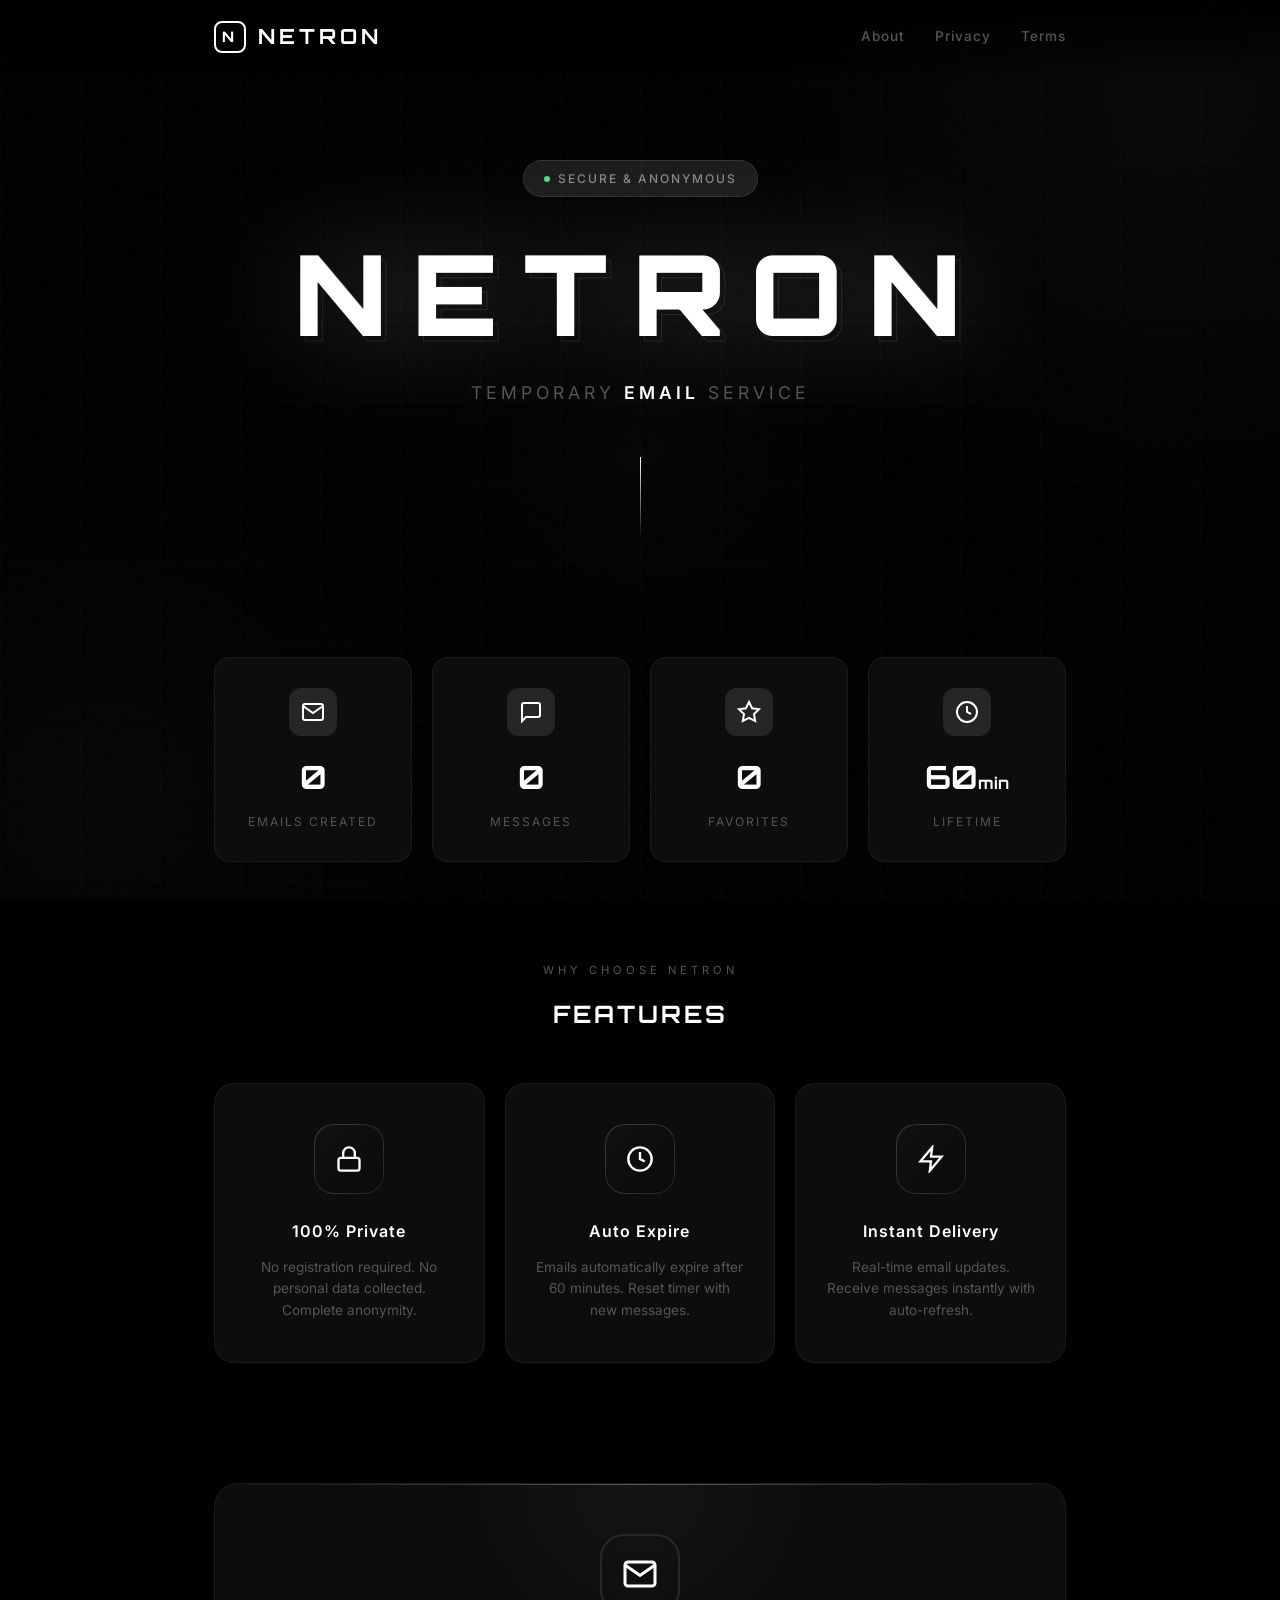
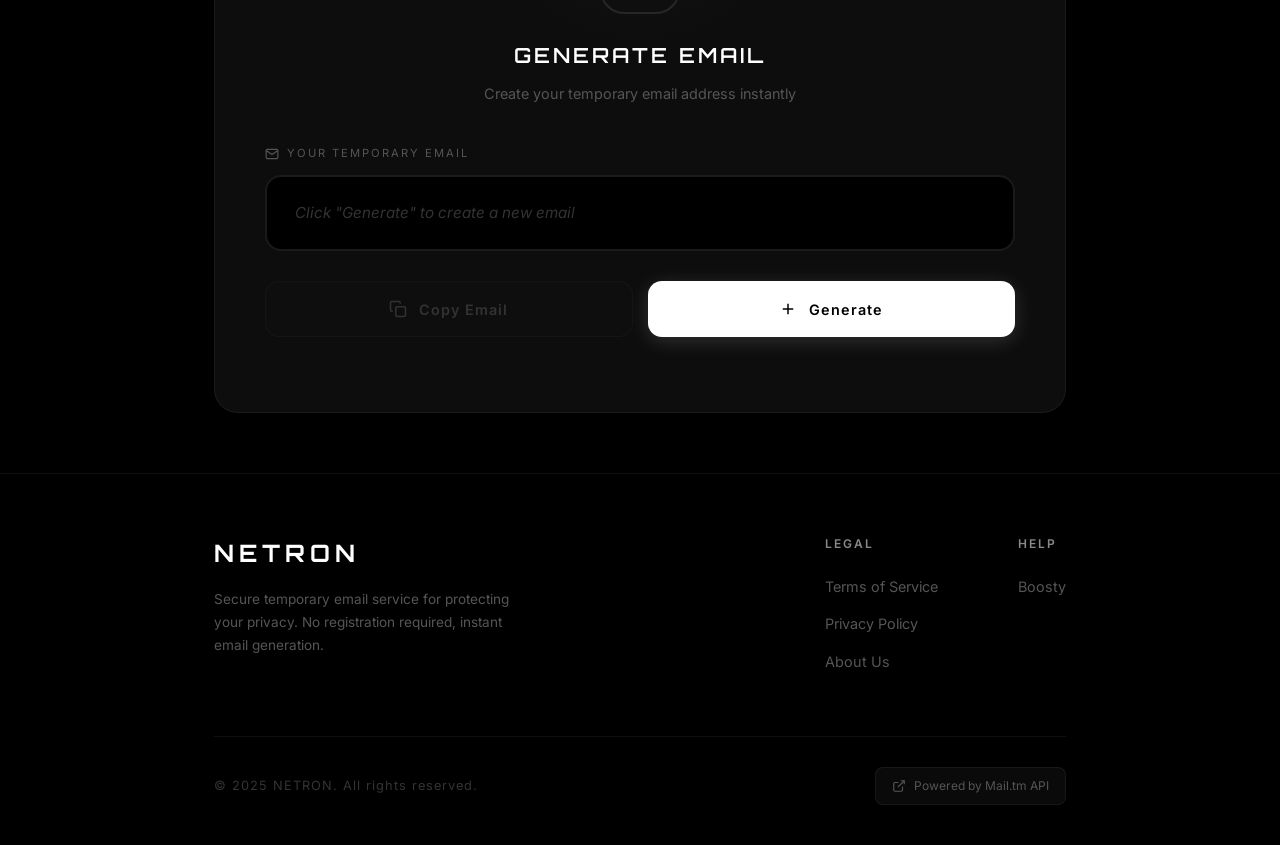
==== index.html @ 7b4683d3 "Add files via upload" ====
<!DOCTYPE html>
<html lang="ru">
<head>
    <meta charset="UTF-8">
    <meta name="viewport" content="width=device-width, initial-scale=1.0">
    <title>Netron</title>
    <link href="https://fonts.googleapis.com/css2?family=Orbitron:wght@400;500;600;700;800;900&family=Inter:wght@300;400;500;600;700&family=JetBrains+Mono:wght@400;500&display=swap" rel="stylesheet">
    <style>
        :root {
            --bg-primary: #000000;
            --bg-secondary: #0a0a0a;
            --bg-tertiary: #111111;
            --bg-card: #0d0d0d;
            --border-primary: rgba(255, 255, 255, 0.06);
            --border-secondary: rgba(255, 255, 255, 0.1);
            --border-hover: rgba(255, 255, 255, 0.2);
            --text-primary: #ffffff;
            --text-secondary: #888888;
            --text-tertiary: #555555;
            --text-muted: #333333;
            --accent: #ffffff;
            --accent-dim: rgba(255, 255, 255, 0.1);
            --success: #4ade80;
            --warning: #fbbf24;
            --danger: #f87171;
        }

        * {
            margin: 0;
            padding: 0;
            box-sizing: border-box;
            scrollbar-width: none;
            -ms-overflow-style: none;
        }

        *::-webkit-scrollbar {
            display: none;
        }

        html {
            scroll-behavior: smooth;
        }

        body {
            font-family: 'Inter', -apple-system, BlinkMacSystemFont, sans-serif;
            background: var(--bg-primary);
            min-height: 100vh;
            color: var(--text-primary);
            overflow-x: hidden;
            line-height: 1.6;
        }

        /* ==================== ANIMATED BACKGROUND ==================== */
        .bg-container {
            position: fixed;
            top: 0;
            left: 0;
            width: 100%;
            height: 100%;
            pointer-events: none;
            z-index: 0;
            overflow: hidden;
        }

        .bg-grid {
            position: absolute;
            top: 0;
            left: 0;
            width: 100%;
            height: 100%;
            background-image:
                linear-gradient(rgba(255,255,255,0.015) 1px, transparent 1px),
                linear-gradient(90deg, rgba(255,255,255,0.015) 1px, transparent 1px);
            background-size: 80px 80px;
            animation: gridMove 30s linear infinite;
        }

        @keyframes gridMove {
            0% { transform: translate(0, 0); }
            100% { transform: translate(80px, 80px); }
        }

        .bg-gradient-1 {
            position: absolute;
            width: 1000px;
            height: 1000px;
            border-radius: 50%;
            background: radial-gradient(circle, rgba(255,255,255,0.03) 0%, transparent 60%);
            top: -400px;
            right: -400px;
            animation: float1 25s ease-in-out infinite;
        }

        .bg-gradient-2 {
            position: absolute;
            width: 800px;
            height: 800px;
            border-radius: 50%;
            background: radial-gradient(circle, rgba(255,255,255,0.02) 0%, transparent 60%);
            bottom: -300px;
            left: -300px;
            animation: float2 20s ease-in-out infinite;
        }

        .bg-gradient-3 {
            position: absolute;
            width: 600px;
            height: 600px;
            border-radius: 50%;
            background: radial-gradient(circle, rgba(255,255,255,0.015) 0%, transparent 50%);
            top: 50%;
            left: 50%;
            transform: translate(-50%, -50%);
            animation: pulse3 15s ease-in-out infinite;
        }

        @keyframes float1 {
            0%, 100% { transform: translate(0, 0) scale(1); }
            25% { transform: translate(-50px, 30px) scale(1.05); }
            50% { transform: translate(-30px, 60px) scale(1); }
            75% { transform: translate(20px, 30px) scale(0.95); }
        }

        @keyframes float2 {
            0%, 100% { transform: translate(0, 0) scale(1); }
            33% { transform: translate(40px, -40px) scale(1.05); }
            66% { transform: translate(20px, 20px) scale(0.95); }
        }

        @keyframes pulse3 {
            0%, 100% { transform: translate(-50%, -50%) scale(1); opacity: 0.5; }
            50% { transform: translate(-50%, -50%) scale(1.2); opacity: 1; }
        }

        /* Particles */
        .particles {
            position: absolute;
            width: 100%;
            height: 100%;
        }

        .particle {
            position: absolute;
            width: 2px;
            height: 2px;
            background: rgba(255, 255, 255, 0.3);
            border-radius: 50%;
            animation: particleFloat 20s linear infinite;
        }

        @keyframes particleFloat {
            0% { transform: translateY(100vh) rotate(0deg); opacity: 0; }
            10% { opacity: 1; }
            90% { opacity: 1; }
            100% { transform: translateY(-100vh) rotate(720deg); opacity: 0; }
        }

        /* Scanlines */
        .scanlines {
            position: absolute;
            top: 0;
            left: 0;
            width: 100%;
            height: 100%;
            background: repeating-linear-gradient(
                0deg,
                transparent,
                transparent 2px,
                rgba(0, 0, 0, 0.1) 2px,
                rgba(0, 0, 0, 0.1) 4px
            );
            opacity: 0.3;
        }

        /* Noise overlay */
        .noise {
            position: absolute;
            top: 0;
            left: 0;
            width: 100%;
            height: 100%;
            opacity: 0.02;
            background-image: url("data:image/svg+xml,%3Csvg viewBox='0 0 512 512' xmlns='http://www.w3.org/2000/svg'%3E%3Cfilter id='noise'%3E%3CfeTurbulence type='fractalNoise' baseFrequency='0.9' numOctaves='4' stitchTiles='stitch'/%3E%3C/filter%3E%3Crect width='100%25' height='100%25' filter='url(%23noise)'/%3E%3C/svg%3E");
        }

        /* ==================== MAIN CONTAINER ==================== */
        .main-container {
            position: relative;
            z-index: 1;
            min-height: 100vh;
            display: flex;
            flex-direction: column;
        }

        .container {
            max-width: 900px;
            margin: 0 auto;
            padding: 0 24px;
            width: 100%;
        }

        /* ==================== HEADER ==================== */
        .header {
            position: fixed;
            top: 0;
            left: 0;
            right: 0;
            z-index: 100;
            padding: 20px 0;
            background: linear-gradient(180deg, rgba(0,0,0,0.9) 0%, rgba(0,0,0,0.5) 50%, transparent 100%);
            backdrop-filter: blur(20px);
            -webkit-backdrop-filter: blur(20px);
            transition: all 0.3s ease;
        }

        .header.scrolled {
            padding: 15px 0;
            background: rgba(0, 0, 0, 0.95);
            border-bottom: 1px solid var(--border-primary);
        }

        .header-content {
            display: flex;
            justify-content: space-between;
            align-items: center;
        }

        .header-logo {
            font-family: 'Orbitron', monospace;
            font-size: 1.3rem;
            font-weight: 700;
            letter-spacing: 4px;
            color: var(--text-primary);
            text-decoration: none;
            display: flex;
            align-items: center;
            gap: 12px;
        }

        .header-logo-icon {
            width: 32px;
            height: 32px;
            border: 2px solid var(--text-primary);
            border-radius: 8px;
            display: flex;
            align-items: center;
            justify-content: center;
            font-size: 0.9rem;
            font-weight: 800;
        }

        .header-nav {
            display: flex;
            gap: 30px;
        }

        .header-nav-link {
            color: var(--text-tertiary);
            text-decoration: none;
            font-size: 0.85rem;
            font-weight: 500;
            letter-spacing: 1px;
            transition: all 0.3s ease;
            position: relative;
            cursor: pointer;
        }

        .header-nav-link::after {
            content: '';
            position: absolute;
            bottom: -5px;
            left: 0;
            width: 0;
            height: 1px;
            background: var(--text-primary);
            transition: width 0.3s ease;
        }

        .header-nav-link:hover {
            color: var(--text-primary);
        }

        .header-nav-link:hover::after {
            width: 100%;
        }

        /* ==================== HERO SECTION ==================== */
        .hero {
            padding: 160px 0 80px;
            text-align: center;
            position: relative;
        }

        .hero-badge {
            display: inline-flex;
            align-items: center;
            gap: 8px;
            padding: 8px 20px;
            background: var(--accent-dim);
            border: 1px solid var(--border-secondary);
            border-radius: 100px;
            font-size: 0.75rem;
            font-weight: 500;
            letter-spacing: 2px;
            text-transform: uppercase;
            color: var(--text-secondary);
            margin-bottom: 40px;
            animation: fadeInDown 0.8s ease;
        }

        .hero-badge-dot {
            width: 6px;
            height: 6px;
            background: var(--success);
            border-radius: 50%;
            animation: pulse 2s ease-in-out infinite;
        }

        @keyframes pulse {
            0%, 100% { opacity: 0.5; transform: scale(1); }
            50% { opacity: 1; transform: scale(1.2); }
        }

        .hero-title-wrapper {
            position: relative;
            display: inline-block;
            margin-bottom: 30px;
        }

        .hero-title {
            font-family: 'Orbitron', monospace;
            font-size: clamp(3rem, 12vw, 7rem);
            font-weight: 900;
            letter-spacing: clamp(8px, 3vw, 25px);
            text-transform: uppercase;
            color: var(--text-primary);
            position: relative;
            animation: fadeInUp 0.8s ease 0.2s both;
            line-height: 1;
        }

        .hero-title::before {
            content: 'NETRON';
            position: absolute;
            top: 0;
            left: 0;
            color: transparent;
            -webkit-text-stroke: 1px rgba(255, 255, 255, 0.1);
            transform: translate(5px, 5px);
            z-index: -1;
        }

        .hero-title-glow {
            position: absolute;
            top: 50%;
            left: 50%;
            transform: translate(-50%, -50%);
            font-family: 'Orbitron', monospace;
            font-size: clamp(3rem, 12vw, 7rem);
            font-weight: 900;
            letter-spacing: clamp(8px, 3vw, 25px);
            color: var(--text-primary);
            filter: blur(60px);
            opacity: 0.3;
            pointer-events: none;
        }

        .hero-subtitle {
            font-size: clamp(0.9rem, 2vw, 1.1rem);
            color: var(--text-tertiary);
            letter-spacing: 4px;
            text-transform: uppercase;
            font-weight: 400;
            margin-bottom: 50px;
            animation: fadeInUp 0.8s ease 0.4s both;
        }

        .hero-subtitle span {
            color: var(--text-primary);
            font-weight: 600;
        }

        .hero-line {
            width: 1px;
            height: 80px;
            background: linear-gradient(180deg, var(--text-primary), transparent);
            margin: 0 auto;
            animation: fadeInUp 0.8s ease 0.6s both;
        }

        @keyframes fadeInDown {
            from { opacity: 0; transform: translateY(-20px); }
            to { opacity: 1; transform: translateY(0); }
        }

        @keyframes fadeInUp {
            from { opacity: 0; transform: translateY(20px); }
            to { opacity: 1; transform: translateY(0); }
        }

        /* ==================== STATS SECTION ==================== */
        .stats-section {
            padding: 40px 0;
        }

        .stats-grid {
            display: grid;
            grid-template-columns: repeat(4, 1fr);
            gap: 20px;
        }

        .stat-card {
            background: var(--bg-card);
            border: 1px solid var(--border-primary);
            border-radius: 16px;
            padding: 30px 20px;
            text-align: center;
            transition: all 0.4s cubic-bezier(0.175, 0.885, 0.32, 1.275);
            position: relative;
            overflow: hidden;
        }

        .stat-card::before {
            content: '';
            position: absolute;
            top: 0;
            left: 0;
            right: 0;
            height: 1px;
            background: linear-gradient(90deg, transparent, rgba(255,255,255,0.2), transparent);
            opacity: 0;
            transition: opacity 0.3s;
        }

        .stat-card:hover {
            transform: translateY(-5px);
            border-color: var(--border-hover);
            background: var(--bg-tertiary);
        }

        .stat-card:hover::before {
            opacity: 1;
        }

        .stat-icon {
            width: 48px;
            height: 48px;
            margin: 0 auto 16px;
            background: var(--accent-dim);
            border-radius: 12px;
            display: flex;
            align-items: center;
            justify-content: center;
            color: var(--text-primary);
        }

        .stat-value {
            font-family: 'Orbitron', monospace;
            font-size: 2rem;
            font-weight: 700;
            color: var(--text-primary);
            margin-bottom: 8px;
        }

        .stat-label {
            font-size: 0.75rem;
            color: var(--text-tertiary);
            text-transform: uppercase;
            letter-spacing: 2px;
        }

        /* ==================== FEATURES SECTION ==================== */
        .features-section {
            padding: 60px 0;
        }

        .section-header {
            text-align: center;
            margin-bottom: 50px;
        }

        .section-label {
            font-size: 0.7rem;
            color: var(--text-tertiary);
            letter-spacing: 4px;
            text-transform: uppercase;
            margin-bottom: 15px;
        }

        .section-title {
            font-family: 'Orbitron', monospace;
            font-size: 1.5rem;
            font-weight: 700;
            letter-spacing: 3px;
            color: var(--text-primary);
        }

        .features-grid {
            display: grid;
            grid-template-columns: repeat(3, 1fr);
            gap: 20px;
        }

        .feature-card {
            background: var(--bg-card);
            border: 1px solid var(--border-primary);
            border-radius: 20px;
            padding: 40px 30px;
            text-align: center;
            transition: all 0.4s ease;
            position: relative;
            overflow: hidden;
        }

        .feature-card::after {
            content: '';
            position: absolute;
            top: -50%;
            left: -50%;
            width: 200%;
            height: 200%;
            background: radial-gradient(circle, rgba(255,255,255,0.03) 0%, transparent 60%);
            opacity: 0;
            transition: opacity 0.5s;
            pointer-events: none;
        }

        .feature-card:hover {
            transform: translateY(-8px);
            border-color: var(--border-hover);
        }

        .feature-card:hover::after {
            opacity: 1;
        }

        .feature-icon-wrapper {
            width: 70px;
            height: 70px;
            margin: 0 auto 25px;
            background: linear-gradient(135deg, var(--bg-tertiary), var(--bg-secondary));
            border: 1px solid var(--border-secondary);
            border-radius: 20px;
            display: flex;
            align-items: center;
            justify-content: center;
            position: relative;
        }

        .feature-icon-wrapper::before {
            content: '';
            position: absolute;
            inset: -1px;
            border-radius: 20px;
            padding: 1px;
            background: linear-gradient(135deg, rgba(255,255,255,0.1), transparent);
            -webkit-mask: linear-gradient(#fff 0 0) content-box, linear-gradient(#fff 0 0);
            mask: linear-gradient(#fff 0 0) content-box, linear-gradient(#fff 0 0);
            -webkit-mask-composite: xor;
            mask-composite: exclude;
        }

        .feature-icon {
            width: 28px;
            height: 28px;
            color: var(--text-primary);
        }

        .feature-title {
            font-size: 1rem;
            font-weight: 600;
            color: var(--text-primary);
            margin-bottom: 12px;
            letter-spacing: 1px;
        }

        .feature-desc {
            font-size: 0.85rem;
            color: var(--text-tertiary);
            line-height: 1.6;
        }

        /* ==================== EMAIL GENERATOR SECTION ==================== */
        .generator-section {
            padding: 60px 0;
        }

        .generator-wrapper {
            position: relative;
        }

        .generator-card {
            background: var(--bg-card);
            border: 1px solid var(--border-primary);
            border-radius: 24px;
            padding: 50px;
            position: relative;
            overflow: hidden;
        }

        .generator-card::before {
            content: '';
            position: absolute;
            top: 0;
            left: 0;
            right: 0;
            height: 1px;
            background: linear-gradient(90deg, transparent, rgba(255,255,255,0.3), transparent);
        }

        .generator-glow {
            position: absolute;
            top: -200px;
            left: 50%;
            transform: translateX(-50%);
            width: 400px;
            height: 400px;
            background: radial-gradient(circle, rgba(255,255,255,0.03) 0%, transparent 60%);
            pointer-events: none;
        }

        .generator-header {
            text-align: center;
            margin-bottom: 40px;
            position: relative;
        }

        .generator-icon {
            width: 80px;
            height: 80px;
            margin: 0 auto 25px;
            border: 2px solid var(--border-secondary);
            border-radius: 24px;
            display: flex;
            align-items: center;
            justify-content: center;
            color: var(--text-primary);
            position: relative;
            animation: iconFloat 4s ease-in-out infinite;
        }

        @keyframes iconFloat {
            0%, 100% { transform: translateY(0); }
            50% { transform: translateY(-10px); }
        }

        .generator-icon svg {
            width: 36px;
            height: 36px;
        }

        .generator-title {
            font-family: 'Orbitron', monospace;
            font-size: 1.3rem;
            font-weight: 600;
            letter-spacing: 3px;
            color: var(--text-primary);
            margin-bottom: 10px;
        }

        .generator-subtitle {
            font-size: 0.9rem;
            color: var(--text-tertiary);
        }

        /* Timer */
        .timer-wrapper {
            margin-bottom: 35px;
            display: none;
        }

        .timer-wrapper.active {
            display: block;
            animation: fadeInUp 0.5s ease;
        }

        .timer-card {
            background: var(--bg-secondary);
            border: 1px solid var(--border-secondary);
            border-radius: 16px;
            padding: 25px 30px;
            display: flex;
            align-items: center;
            justify-content: space-between;
        }

        .timer-left {
            display: flex;
            align-items: center;
            gap: 15px;
        }

        .timer-icon {
            width: 44px;
            height: 44px;
            background: var(--accent-dim);
            border-radius: 12px;
            display: flex;
            align-items: center;
            justify-content: center;
            color: var(--text-primary);
        }

        .timer-info h4 {
            font-size: 0.75rem;
            color: var(--text-tertiary);
            letter-spacing: 2px;
            text-transform: uppercase;
            margin-bottom: 5px;
        }

        .timer-value {
            font-family: 'Orbitron', monospace;
            font-size: 1.5rem;
            font-weight: 700;
            color: var(--text-primary);
            letter-spacing: 2px;
        }

        .timer-value.warning {
            color: var(--warning);
        }

        .timer-value.danger {
            color: var(--danger);
            animation: blink 1s ease-in-out infinite;
        }

        @keyframes blink {
            0%, 100% { opacity: 1; }
            50% { opacity: 0.5; }
        }

        .timer-right {
            text-align: right;
        }

        .timer-progress-wrapper {
            width: 150px;
        }

        .timer-progress-label {
            font-size: 0.7rem;
            color: var(--text-tertiary);
            margin-bottom: 8px;
        }

        .timer-progress {
            height: 6px;
            background: var(--bg-tertiary);
            border-radius: 3px;
            overflow: hidden;
        }

        .timer-progress-bar {
            height: 100%;
            background: var(--text-primary);
            border-radius: 3px;
            transition: width 1s linear;
        }

        .timer-progress-bar.warning {
            background: linear-gradient(90deg, var(--warning), var(--danger));
        }

        /* Email Display */
        .email-display {
            margin-bottom: 30px;
        }

        .email-label {
            font-size: 0.7rem;
            color: var(--text-tertiary);
            letter-spacing: 2px;
            text-transform: uppercase;
            margin-bottom: 12px;
            display: flex;
            align-items: center;
            gap: 8px;
        }

        .email-box {
            background: var(--bg-primary);
            border: 2px solid var(--border-secondary);
            border-radius: 16px;
            padding: 24px 28px;
            font-family: 'JetBrains Mono', monospace;
            font-size: 1.1rem;
            color: var(--text-primary);
            letter-spacing: 1px;
            word-break: break-all;
            min-height: 70px;
            display: flex;
            align-items: center;
            transition: all 0.3s ease;
            position: relative;
        }

        .email-box.placeholder {
            color: var(--text-muted);
            font-style: italic;
            font-family: 'Inter', sans-serif;
            font-size: 0.95rem;
            letter-spacing: 0;
        }

        .email-box.active {
            border-color: var(--text-primary);
            box-shadow: 0 0 0 4px rgba(255, 255, 255, 0.05);
        }

        .email-box.active::before {
            content: '';
            position: absolute;
            top: -2px;
            left: -2px;
            right: -2px;
            bottom: -2px;
            border-radius: 18px;
            background: linear-gradient(135deg, rgba(255,255,255,0.1), transparent);
            z-index: -1;
        }

        /* Buttons */
        .btn-group {
            display: grid;
            grid-template-columns: 1fr 1fr;
            gap: 15px;
        }

        .btn {
            padding: 18px 30px;
            border: none;
            border-radius: 14px;
            cursor: pointer;
            font-family: 'Inter', sans-serif;
            font-size: 0.9rem;
            font-weight: 600;
            letter-spacing: 1px;
            transition: all 0.3s cubic-bezier(0.175, 0.885, 0.32, 1.275);
            display: flex;
            align-items: center;
            justify-content: center;
            gap: 12px;
            position: relative;
            overflow: hidden;
        }

        .btn::before {
            content: '';
            position: absolute;
            top: 0;
            left: -100%;
            width: 100%;
            height: 100%;
            background: linear-gradient(90deg, transparent, rgba(255,255,255,0.1), transparent);
            transition: left 0.5s;
        }

        .btn:hover::before {
            left: 100%;
        }

        .btn-primary {
            background: var(--text-primary);
            color: var(--bg-primary);
            box-shadow: 0 4px 20px rgba(255, 255, 255, 0.15);
        }

        .btn-primary:hover {
            transform: translateY(-3px);
            box-shadow: 0 8px 30px rgba(255, 255, 255, 0.25);
        }

        .btn-primary:active {
            transform: translateY(-1px);
        }

        .btn-secondary {
            background: var(--bg-tertiary);
            color: var(--text-secondary);
            border: 1px solid var(--border-secondary);
        }

        .btn-secondary:hover {
            background: var(--accent-dim);
            color: var(--text-primary);
            border-color: var(--border-hover);
        }

        .btn:disabled {
            opacity: 0.3;
            cursor: not-allowed;
            transform: none !important;
        }

        .btn:disabled::before {
            display: none;
        }

        .btn svg {
            width: 18px;
            height: 18px;
        }

        /* Status */
        .status-wrapper {
            margin-top: 25px;
        }

        .status {
            display: none;
            align-items: center;
            gap: 12px;
            padding: 16px 20px;
            border-radius: 12px;
            font-size: 0.85rem;
            font-weight: 500;
        }

        .status.loading {
            display: flex;
            background: var(--accent-dim);
            color: var(--text-secondary);
            border: 1px solid var(--border-secondary);
        }

        .status.success {
            display: flex;
            background: rgba(74, 222, 128, 0.1);
            color: var(--success);
            border: 1px solid rgba(74, 222, 128, 0.2);
        }

        .status.error {
            display: flex;
            background: rgba(248, 113, 113, 0.1);
            color: var(--danger);
            border: 1px solid rgba(248, 113, 113, 0.2);
        }

        .spinner {
            width: 18px;
            height: 18px;
            border: 2px solid var(--border-secondary);
            border-top-color: var(--text-primary);
            border-radius: 50%;
            animation: spin 0.8s linear infinite;
        }

        @keyframes spin {
            to { transform: rotate(360deg); }
        }

        /* ==================== INBOX SECTION ==================== */
        .inbox-section {
            padding: 40px 0 80px;
            display: none;
        }

        .inbox-section.active {
            display: block;
            animation: fadeInUp 0.5s ease;
        }

        .inbox-card {
            background: var(--bg-card);
            border: 1px solid var(--border-primary);
            border-radius: 24px;
            overflow: hidden;
        }

        /* Tabs */
        .inbox-tabs {
            display: flex;
            background: var(--bg-secondary);
            padding: 8px;
            gap: 8px;
            border-bottom: 1px solid var(--border-primary);
        }

        .inbox-tab {
            flex: 1;
            padding: 14px 20px;
            background: transparent;
            border: none;
            border-radius: 10px;
            color: var(--text-tertiary);
            font-size: 0.85rem;
            font-weight: 500;
            cursor: pointer;
            transition: all 0.3s ease;
            display: flex;
            align-items: center;
            justify-content: center;
            gap: 10px;
        }

        .inbox-tab:hover {
            color: var(--text-secondary);
            background: var(--accent-dim);
        }

        .inbox-tab.active {
            background: var(--text-primary);
            color: var(--bg-primary);
        }

        .inbox-tab svg {
            width: 16px;
            height: 16px;
        }

        .tab-badge {
            padding: 2px 8px;
            border-radius: 10px;
            font-size: 0.75rem;
            font-weight: 600;
            background: rgba(255, 255, 255, 0.1);
        }

        .inbox-tab.active .tab-badge {
            background: rgba(0, 0, 0, 0.2);
        }

        /* Inbox Header */
        .inbox-header {
            padding: 25px 30px;
            border-bottom: 1px solid var(--border-primary);
            display: flex;
            justify-content: space-between;
            align-items: center;
        }

        .inbox-title-wrapper {
            display: flex;
            align-items: center;
            gap: 15px;
        }

        .inbox-title {
            font-family: 'Orbitron', monospace;
            font-size: 1rem;
            font-weight: 600;
            letter-spacing: 2px;
            color: var(--text-primary);
        }

        .inbox-count {
            padding: 5px 12px;
            background: var(--accent-dim);
            border-radius: 20px;
            font-size: 0.75rem;
            font-weight: 600;
            color: var(--text-secondary);
        }

        .inbox-actions {
            display: flex;
            gap: 10px;
        }

        .btn-icon {
            width: 42px;
            height: 42px;
            background: var(--bg-secondary);
            border: 1px solid var(--border-secondary);
            border-radius: 10px;
            color: var(--text-tertiary);
            cursor: pointer;
            display: flex;
            align-items: center;
            justify-content: center;
            transition: all 0.3s ease;
        }

        .btn-icon:hover {
            background: var(--accent-dim);
            color: var(--text-primary);
            border-color: var(--border-hover);
        }

        .btn-icon.spinning svg {
            animation: spin 1s linear infinite;
        }

        .btn-icon svg {
            width: 18px;
            height: 18px;
        }

        /* Batch Actions */
        .batch-actions {
            display: none;
            padding: 15px 30px;
            background: var(--bg-secondary);
            border-bottom: 1px solid var(--border-primary);
            justify-content: space-between;
            align-items: center;
        }

        .batch-actions.active {
            display: flex;
            animation: slideDown 0.3s ease;
        }

        @keyframes slideDown {
            from { opacity: 0; transform: translateY(-10px); }
            to { opacity: 1; transform: translateY(0); }
        }

        .batch-info {
            font-size: 0.85rem;
            color: var(--text-secondary);
        }

        .batch-info strong {
            color: var(--text-primary);
        }

        .batch-btns {
            display: flex;
            gap: 10px;
        }

        .batch-btn {
            padding: 10px 18px;
            border-radius: 8px;
            border: none;
            font-size: 0.8rem;
            font-weight: 500;
            cursor: pointer;
            display: flex;
            align-items: center;
            gap: 8px;
            transition: all 0.3s;
        }

        .batch-btn svg {
            width: 14px;
            height: 14px;
        }

        .batch-btn.favorite {
            background: rgba(251, 191, 36, 0.15);
            color: var(--warning);
        }

        .batch-btn.favorite:hover {
            background: rgba(251, 191, 36, 0.25);
        }

        .batch-btn.delete {
            background: rgba(248, 113, 113, 0.15);
            color: var(--danger);
        }

        .batch-btn.delete:hover {
            background: rgba(248, 113, 113, 0.25);
        }

        /* Message List */
        .message-list {
            padding: 20px;
            max-height: 500px;
            overflow-y: auto;
        }

        .message-item {
            display: flex;
            align-items: flex-start;
            gap: 15px;
            padding: 20px;
            background: var(--bg-secondary);
            border: 1px solid var(--border-primary);
            border-radius: 14px;
            margin-bottom: 12px;
            cursor: pointer;
            transition: all 0.3s ease;
        }

        .message-item:last-child {
            margin-bottom: 0;
        }

        .message-item:hover {
            background: var(--bg-tertiary);
            border-color: var(--border-hover);
            transform: translateX(5px);
        }

        .message-item.unread {
            border-left: 3px solid var(--text-primary);
        }

        .message-item.selected {
            background: var(--accent-dim);
            border-color: var(--border-hover);
        }

        .message-checkbox {
            width: 22px;
            height: 22px;
            border: 2px solid var(--border-secondary);
            border-radius: 6px;
            cursor: pointer;
            transition: all 0.3s;
            display: flex;
            align-items: center;
            justify-content: center;
            flex-shrink: 0;
            margin-top: 2px;
        }

        .message-checkbox:hover {
            border-color: var(--text-secondary);
        }

        .message-checkbox.checked {
            background: var(--text-primary);
            border-color: var(--text-primary);
        }

        .message-checkbox svg {
            display: none;
            width: 12px;
            height: 12px;
            color: var(--bg-primary);
        }

        .message-checkbox.checked svg {
            display: block;
        }

        .message-content-wrapper {
            flex: 1;
            min-width: 0;
        }

        .message-header {
            display: flex;
            justify-content: space-between;
            align-items: flex-start;
            margin-bottom: 8px;
        }

        .message-from {
            font-weight: 600;
            color: var(--text-primary);
            font-size: 0.95rem;
            display: flex;
            align-items: center;
            gap: 8px;
        }

        .message-from .fav-icon {
            color: var(--warning);
        }

        .message-date {
            font-size: 0.75rem;
            color: var(--text-tertiary);
            font-family: 'JetBrains Mono', monospace;
            flex-shrink: 0;
        }

        .message-subject {
            color: var(--text-secondary);
            font-size: 0.85rem;
            margin-bottom: 8px;
            white-space: nowrap;
            overflow: hidden;
            text-overflow: ellipsis;
        }

        .message-preview {
            color: var(--text-tertiary);
            font-size: 0.8rem;
            white-space: nowrap;
            overflow: hidden;
            text-overflow: ellipsis;
        }

        .message-actions {
            display: flex;
            gap: 8px;
            opacity: 0;
            transition: opacity 0.3s;
            flex-shrink: 0;
        }

        .message-item:hover .message-actions {
            opacity: 1;
        }

        .msg-action-btn {
            width: 34px;
            height: 34px;
            border: none;
            border-radius: 8px;
            background: var(--bg-card);
            color: var(--text-tertiary);
            cursor: pointer;
            display: flex;
            align-items: center;
            justify-content: center;
            transition: all 0.3s;
        }

        .msg-action-btn:hover {
            background: var(--accent-dim);
            color: var(--text-primary);
        }

        .msg-action-btn.favorite.active {
            color: var(--warning);
            background: rgba(251, 191, 36, 0.15);
        }

        .msg-action-btn.delete:hover {
            background: rgba(248, 113, 113, 0.15);
            color: var(--danger);
        }

        .msg-action-btn svg {
            width: 16px;
            height: 16px;
        }

        /* Empty State */
        .empty-state {
            text-align: center;
            padding: 80px 40px;
        }

        .empty-icon {
            width: 100px;
            height: 100px;
            margin: 0 auto 30px;
            background: var(--bg-secondary);
            border-radius: 24px;
            display: flex;
            align-items: center;
            justify-content: center;
            color: var(--text-muted);
            animation: emptyFloat 4s ease-in-out infinite;
        }

        @keyframes emptyFloat {
            0%, 100% { transform: translateY(0); }
            50% { transform: translateY(-15px); }
        }

        .empty-icon svg {
            width: 48px;
            height: 48px;
        }

        .empty-title {
            font-size: 1.1rem;
            color: var(--text-secondary);
            margin-bottom: 10px;
            font-weight: 500;
        }

        .empty-desc {
            font-size: 0.85rem;
            color: var(--text-tertiary);
        }

        /* Auto Refresh */
        .auto-refresh {
            padding: 20px 30px;
            background: var(--bg-secondary);
            border-top: 1px solid var(--border-primary);
            display: flex;
            align-items: center;
            justify-content: center;
            gap: 12px;
            font-size: 0.8rem;
            color: var(--text-tertiary);
        }

        .refresh-pulse {
            width: 8px;
            height: 8px;
            background: var(--success);
            border-radius: 50%;
            animation: pulse 2s ease-in-out infinite;
            box-shadow: 0 0 10px rgba(74, 222, 128, 0.5);
        }

        /* ==================== FOOTER ==================== */
        .footer {
            padding: 60px 0 40px;
            border-top: 1px solid var(--border-primary);
            margin-top: auto;
        }

        .footer-content {
            display: flex;
            justify-content: space-between;
            align-items: flex-start;
            margin-bottom: 50px;
        }

        .footer-brand {
            max-width: 300px;
        }

        .footer-logo {
            font-family: 'Orbitron', monospace;
            font-size: 1.5rem;
            font-weight: 700;
            letter-spacing: 5px;
            color: var(--text-primary);
            margin-bottom: 15px;
        }

        .footer-desc {
            font-size: 0.85rem;
            color: var(--text-tertiary);
            line-height: 1.7;
        }

        .footer-links-wrapper {
            display: flex;
            gap: 80px;
        }

        .footer-links h4 {
            font-size: 0.75rem;
            color: var(--text-secondary);
            letter-spacing: 2px;
            text-transform: uppercase;
            margin-bottom: 20px;
            font-weight: 600;
        }

        .footer-links ul {
            list-style: none;
        }

        .footer-links li {
            margin-bottom: 12px;
        }

        .footer-links a {
            color: var(--text-tertiary);
            text-decoration: none;
            font-size: 0.9rem;
            transition: color 0.3s;
            cursor: pointer;
        }

        .footer-links a:hover {
            color: var(--text-primary);
        }

        .footer-bottom {
            display: flex;
            justify-content: space-between;
            align-items: center;
            padding-top: 30px;
            border-top: 1px solid var(--border-primary);
        }

        .footer-copyright {
            font-size: 0.8rem;
            color: var(--text-muted);
            letter-spacing: 1px;
        }

        .footer-api {
            display: flex;
            align-items: center;
            gap: 8px;
            font-size: 0.75rem;
            color: var(--text-tertiary);
            padding: 8px 16px;
            background: var(--bg-secondary);
            border: 1px solid var(--border-primary);
            border-radius: 8px;
        }

        .footer-api svg {
            width: 14px;
            height: 14px;
        }

        /* ==================== MODALS ==================== */
        .modal-overlay {
            display: none;
            position: fixed;
            top: 0;
            left: 0;
            width: 100%;
            height: 100%;
            background: rgba(0, 0, 0, 0.95);
            z-index: 1000;
            backdrop-filter: blur(20px);
            -webkit-backdrop-filter: blur(20px);
            overflow-y: auto;
            padding: 40px 20px;
        }

        .modal-overlay.active {
            display: flex;
            justify-content: center;
            align-items: flex-start;
            animation: modalFadeIn 0.3s ease;
        }

        @keyframes modalFadeIn {
            from { opacity: 0; }
            to { opacity: 1; }
        }

        .modal-container {
            background: var(--bg-secondary);
            border: 1px solid var(--border-secondary);
            border-radius: 24px;
            max-width: 700px;
            width: 100%;
            margin: auto;
            animation: modalSlideUp 0.4s ease;
            position: relative;
        }

        @keyframes modalSlideUp {
            from { opacity: 0; transform: translateY(30px); }
            to { opacity: 1; transform: translateY(0); }
        }

        .modal-header {
            padding: 30px;
            border-bottom: 1px solid var(--border-primary);
            display: flex;
            justify-content: space-between;
            align-items: flex-start;
            gap: 20px;
        }

        .modal-title {
            font-size: 1.2rem;
            font-weight: 600;
            color: var(--text-primary);
            line-height: 1.4;
        }

        .modal-header-actions {
            display: flex;
            gap: 10px;
            flex-shrink: 0;
        }

        .modal-close {
            width: 42px;
            height: 42px;
            background: var(--bg-tertiary);
            border: 1px solid var(--border-secondary);
            border-radius: 10px;
            color: var(--text-tertiary);
            cursor: pointer;
            display: flex;
            align-items: center;
            justify-content: center;
            transition: all 0.3s;
            font-size: 20px;
        }

        .modal-close:hover {
            background: rgba(248, 113, 113, 0.15);
            color: var(--danger);
            border-color: rgba(248, 113, 113, 0.3);
        }

        .modal-body {
            padding: 30px;
        }

        /* Message Modal */
        .message-modal-meta {
            background: var(--bg-tertiary);
            border-radius: 14px;
            padding: 20px;
            margin-bottom: 25px;
        }

        .meta-row {
            display: flex;
            margin-bottom: 12px;
        }

        .meta-row:last-child {
            margin-bottom: 0;
        }

        .meta-label {
            width: 70px;
            font-size: 0.8rem;
            color: var(--text-tertiary);
            font-weight: 500;
        }

        .meta-value {
            flex: 1;
            font-size: 0.85rem;
            color: var(--text-secondary);
        }

        .message-modal-content {
            background: var(--bg-tertiary);
            border-radius: 14px;
            padding: 25px;
            font-size: 0.9rem;
            line-height: 1.8;
            color: var(--text-secondary);
        }

        .message-modal-content a {
            color: var(--text-primary);
            text-decoration: underline;
        }

        /* Legal Modals */
        .legal-content {
            padding: 40px;
        }

        .legal-header {
            margin-bottom: 40px;
        }

        .legal-title {
            font-family: 'Orbitron', monospace;
            font-size: 1.5rem;
            font-weight: 700;
            letter-spacing: 3px;
            color: var(--text-primary);
            margin-bottom: 10px;
        }

        .legal-updated {
            font-size: 0.8rem;
            color: var(--text-tertiary);
        }

        .legal-section {
            margin-bottom: 35px;
        }

        .legal-section:last-child {
            margin-bottom: 0;
        }

        .legal-section h3 {
            font-size: 1rem;
            font-weight: 600;
            color: var(--text-primary);
            margin-bottom: 15px;
            display: flex;
            align-items: center;
            gap: 10px;
        }

        .legal-section h3 svg {
            width: 18px;
            height: 18px;
            color: var(--text-tertiary);
        }

        .legal-section p {
            font-size: 0.9rem;
            color: var(--text-tertiary);
            line-height: 1.8;
            margin-bottom: 12px;
        }

        .legal-section p:last-child {
            margin-bottom: 0;
        }

        .legal-section ul {
            list-style: none;
            margin-top: 12px;
        }

        .legal-section li {
            font-size: 0.9rem;
            color: var(--text-tertiary);
            line-height: 1.7;
            padding-left: 24px;
            position: relative;
            margin-bottom: 10px;
        }

        .legal-section li::before {
            content: '→';
            position: absolute;
            left: 0;
            color: var(--text-muted);
        }

        .api-notice {
            display: flex;
            align-items: center;
            gap: 12px;
            padding: 16px 20px;
            background: var(--bg-tertiary);
            border: 1px solid var(--border-secondary);
            border-radius: 12px;
            margin-top: 20px;
        }

        .api-notice-icon {
            width: 40px;
            height: 40px;
            background: var(--accent-dim);
            border-radius: 10px;
            display: flex;
            align-items: center;
            justify-content: center;
            color: var(--text-secondary);
            flex-shrink: 0;
        }

        .api-notice-text {
            font-size: 0.85rem;
            color: var(--text-tertiary);
        }

        .api-notice-text strong {
            color: var(--text-secondary);
        }

        /* ==================== NOTIFICATION ==================== */
        .notification {
            position: fixed;
            bottom: 30px;
            left: 50%;
            transform: translateX(-50%) translateY(100px);
            background: var(--text-primary);
            color: var(--bg-primary);
            padding: 16px 28px;
            border-radius: 14px;
            font-size: 0.9rem;
            font-weight: 500;
            opacity: 0;
            transition: all 0.4s cubic-bezier(0.175, 0.885, 0.32, 1.275);
            z-index: 2000;
            display: flex;
            align-items: center;
            gap: 12px;
            box-shadow: 0 10px 40px rgba(255, 255, 255, 0.2);
        }

        .notification.show {
            opacity: 1;
            transform: translateX(-50%) translateY(0);
        }

        .notification svg {
            width: 18px;
            height: 18px;
        }

        /* ==================== RESPONSIVE ==================== */
        @media (max-width: 900px) {
            .stats-grid {
                grid-template-columns: repeat(2, 1fr);
            }

            .features-grid {
                grid-template-columns: repeat(2, 1fr);
            }

            .footer-content {
                flex-direction: column;
                gap: 40px;
            }

            .footer-links-wrapper {
                gap: 40px;
            }
        }

        @media (max-width: 768px) {
            .header-nav {
                display: none;
            }

            .hero {
                padding: 140px 0 60px;
            }

            .hero-title {
                font-size: 2.5rem;
                letter-spacing: 8px;
            }

            .stats-grid {
                grid-template-columns: repeat(2, 1fr);
                gap: 15px;
            }

            .stat-card {
                padding: 20px 15px;
            }

            .stat-value {
                font-size: 1.5rem;
            }

            .features-grid {
                grid-template-columns: 1fr;
            }

            .generator-card {
                padding: 30px 20px;
            }

            .btn-group {
                grid-template-columns: 1fr;
            }

            .timer-card {
                flex-direction: column;
                gap: 20px;
                text-align: center;
            }

            .timer-left {
                flex-direction: column;
            }

            .timer-right {
                text-align: center;
            }

            .timer-progress-wrapper {
                width: 100%;
            }

            .inbox-tabs {
                flex-wrap: wrap;
            }

            .inbox-header {
                flex-direction: column;
                gap: 15px;
                align-items: stretch;
            }

            .inbox-actions {
                justify-content: flex-end;
            }

            .batch-actions {
                flex-direction: column;
                gap: 15px;
                align-items: stretch;
            }

            .batch-btns {
                justify-content: center;
            }

            .message-item {
                flex-wrap: wrap;
            }

            .message-actions {
                opacity: 1;
                width: 100%;
                justify-content: flex-end;
                margin-top: 10px;
            }

            .footer-links-wrapper {
                flex-direction: column;
                gap: 30px;
            }

            .footer-bottom {
                flex-direction: column;
                gap: 15px;
                text-align: center;
            }

            .modal-container {
                margin: 20px;
            }

            .legal-content {
                padding: 25px;
            }
        }

        @media (max-width: 480px) {
            .hero-title {
                font-size: 2rem;
                letter-spacing: 5px;
            }

            .hero-subtitle {
                font-size: 0.75rem;
                letter-spacing: 2px;
            }

            .email-box {
                font-size: 0.9rem;
                padding: 20px;
            }

            .btn {
                padding: 15px 20px;
            }
        }
    </style>
</head>
<body>
    <!-- Background -->
    <div class="bg-container">
        <div class="bg-grid"></div>
        <div class="bg-gradient-1"></div>
        <div class="bg-gradient-2"></div>
        <div class="bg-gradient-3"></div>
        <div class="particles" id="particles"></div>
        <div class="scanlines"></div>
        <div class="noise"></div>
    </div>

    <!-- Main Container -->
    <div class="main-container">
        <!-- Header -->
        <header class="header" id="header">
            <div class="container">
                <div class="header-content">
                    <a href="#" class="header-logo">
                        <div class="header-logo-icon">N</div>
                        NETRON
                    </a>
                    <nav class="header-nav">
                        <span class="header-nav-link" onclick="openModal('about')">About</span>
                        <span class="header-nav-link" onclick="openModal('privacy')">Privacy</span>
                        <span class="header-nav-link" onclick="openModal('terms')">Terms</span>
                    </nav>
                </div>
            </div>
        </header>

        <!-- Hero Section -->
        <section class="hero">
            <div class="container">
                <div class="hero-badge">
                    <div class="hero-badge-dot"></div>
                    Secure & Anonymous
                </div>
                <div class="hero-title-wrapper">
                    <div class="hero-title-glow">NETRON</div>
                    <h1 class="hero-title">NETRON</h1>
                </div>
                <p class="hero-subtitle">Temporary <span>Email</span> Service</p>
                <div class="hero-line"></div>
            </div>
        </section>

        <!-- Stats Section -->
        <section class="stats-section">
            <div class="container">
                <div class="stats-grid">
                    <div class="stat-card">
                        <div class="stat-icon">
                            <svg width="24" height="24" viewBox="0 0 24 24" fill="none" stroke="currentColor" stroke-width="2">
                                <path d="M4 4h16c1.1 0 2 .9 2 2v12c0 1.1-.9 2-2 2H4c-1.1 0-2-.9-2-2V6c0-1.1.9-2 2-2z"></path>
                                <polyline points="22,6 12,13 2,6"></polyline>
                            </svg>
                        </div>
                        <div class="stat-value" id="statEmails">0</div>
                        <div class="stat-label">Emails Created</div>
                    </div>
                    <div class="stat-card">
                        <div class="stat-icon">
                            <svg width="24" height="24" viewBox="0 0 24 24" fill="none" stroke="currentColor" stroke-width="2">
                                <path d="M21 15a2 2 0 0 1-2 2H7l-4 4V5a2 2 0 0 1 2-2h14a2 2 0 0 1 2 2z"></path>
                            </svg>
                        </div>
                        <div class="stat-value" id="statMessages">0</div>
                        <div class="stat-label">Messages</div>
                    </div>
                    <div class="stat-card">
                        <div class="stat-icon">
                            <svg width="24" height="24" viewBox="0 0 24 24" fill="none" stroke="currentColor" stroke-width="2">
                                <polygon points="12 2 15.09 8.26 22 9.27 17 14.14 18.18 21.02 12 17.77 5.82 21.02 7 14.14 2 9.27 8.91 8.26 12 2"></polygon>
                            </svg>
                        </div>
                        <div class="stat-value" id="statFavorites">0</div>
                        <div class="stat-label">Favorites</div>
                    </div>
                    <div class="stat-card">
                        <div class="stat-icon">
                            <svg width="24" height="24" viewBox="0 0 24 24" fill="none" stroke="currentColor" stroke-width="2">
                                <circle cx="12" cy="12" r="10"></circle>
                                <polyline points="12 6 12 12 16 14"></polyline>
                            </svg>
                        </div>
                        <div class="stat-value">60<span style="font-size: 1rem;">min</span></div>
                        <div class="stat-label">Lifetime</div>
                    </div>
                </div>
            </div>
        </section>

        <!-- Features Section -->
        <section class="features-section">
            <div class="container">
                <div class="section-header">
                    <p class="section-label">Why Choose Netron</p>
                    <h2 class="section-title">FEATURES</h2>
                </div>
                <div class="features-grid">
                    <div class="feature-card">
                        <div class="feature-icon-wrapper">
                            <svg class="feature-icon" viewBox="0 0 24 24" fill="none" stroke="currentColor" stroke-width="2">
                                <rect x="3" y="11" width="18" height="11" rx="2" ry="2"></rect>
                                <path d="M7 11V7a5 5 0 0 1 10 0v4"></path>
                            </svg>
                        </div>
                        <h3 class="feature-title">100% Private</h3>
                        <p class="feature-desc">No registration required. No personal data collected. Complete anonymity.</p>
                    </div>
                    <div class="feature-card">
                        <div class="feature-icon-wrapper">
                            <svg class="feature-icon" viewBox="0 0 24 24" fill="none" stroke="currentColor" stroke-width="2">
                                <circle cx="12" cy="12" r="10"></circle>
                                <polyline points="12 6 12 12 16 14"></polyline>
                            </svg>
                        </div>
                        <h3 class="feature-title">Auto Expire</h3>
                        <p class="feature-desc">Emails automatically expire after 60 minutes. Reset timer with new messages.</p>
                    </div>
                    <div class="feature-card">
                        <div class="feature-icon-wrapper">
                            <svg class="feature-icon" viewBox="0 0 24 24" fill="none" stroke="currentColor" stroke-width="2">
                                <path d="M13 2L3 14h9l-1 8 10-12h-9l1-8z"></path>
                            </svg>
                        </div>
                        <h3 class="feature-title">Instant Delivery</h3>
                        <p class="feature-desc">Real-time email updates. Receive messages instantly with auto-refresh.</p>
                    </div>
                </div>
            </div>
        </section>

        <!-- Generator Section -->
        <section class="generator-section">
            <div class="container">
                <div class="generator-wrapper">
                    <div class="generator-card">
                        <div class="generator-glow"></div>

                        <div class="generator-header">
                            <div class="generator-icon">
                                <svg viewBox="0 0 24 24" fill="none" stroke="currentColor" stroke-width="2">
                                    <path d="M4 4h16c1.1 0 2 .9 2 2v12c0 1.1-.9 2-2 2H4c-1.1 0-2-.9-2-2V6c0-1.1.9-2 2-2z"></path>
                                    <polyline points="22,6 12,13 2,6"></polyline>
                                </svg>
                            </div>
                            <h2 class="generator-title">GENERATE EMAIL</h2>
                            <p class="generator-subtitle">Create your temporary email address instantly</p>
                        </div>

                        <!-- Timer -->
                        <div class="timer-wrapper" id="timerWrapper">
                            <div class="timer-card">
                                <div class="timer-left">
                                    <div class="timer-icon">
                                        <svg width="20" height="20" viewBox="0 0 24 24" fill="none" stroke="currentColor" stroke-width="2">
                                            <circle cx="12" cy="12" r="10"></circle>
                                            <polyline points="12 6 12 12 16 14"></polyline>
                                        </svg>
                                    </div>
                                    <div class="timer-info">
                                        <h4>Time Remaining</h4>
                                        <div class="timer-value" id="timerValue">60:00</div>
                                    </div>
                                </div>
                                <div class="timer-right">
                                    <div class="timer-progress-wrapper">
                                        <div class="timer-progress-label">Email expires in</div>
                                        <div class="timer-progress">
                                            <div class="timer-progress-bar" id="timerBar" style="width: 100%"></div>
                                        </div>
                                    </div>
                                </div>
                            </div>
                        </div>

                        <!-- Email Display -->
                        <div class="email-display">
                            <div class="email-label">
                                <svg width="14" height="14" viewBox="0 0 24 24" fill="none" stroke="currentColor" stroke-width="2">
                                    <path d="M4 4h16c1.1 0 2 .9 2 2v12c0 1.1-.9 2-2 2H4c-1.1 0-2-.9-2-2V6c0-1.1.9-2 2-2z"></path>
                                    <polyline points="22,6 12,13 2,6"></polyline>
                                </svg>
                                Your Temporary Email
                            </div>
                            <div class="email-box placeholder" id="emailAddress">
                                Click "Generate" to create a new email
                            </div>
                        </div>

                        <!-- Buttons -->
                        <div class="btn-group">
                            <button class="btn btn-secondary" onclick="copyEmail()" id="copyBtn" disabled>
                                <svg viewBox="0 0 24 24" fill="none" stroke="currentColor" stroke-width="2">
                                    <rect x="9" y="9" width="13" height="13" rx="2" ry="2"></rect>
                                    <path d="M5 15H4a2 2 0 0 1-2-2V4a2 2 0 0 1 2-2h9a2 2 0 0 1 2 2v1"></path>
                                </svg>
                                Copy Email
                            </button>
                            <button class="btn btn-primary" onclick="createEmail()" id="createBtn">
                                <svg viewBox="0 0 24 24" fill="none" stroke="currentColor" stroke-width="2">
                                    <path d="M12 5v14M5 12h14"></path>
                                </svg>
                                Generate
                            </button>
                        </div>

                        <!-- Status -->
                        <div class="status-wrapper">
                            <div class="status" id="status">
                                <div class="spinner"></div>
                                <span>Creating email...</span>
                            </div>
                        </div>
                    </div>
                </div>
            </div>
        </section>

        <!-- Inbox Section -->
        <section class="inbox-section" id="inboxSection">
            <div class="container">
                <div class="inbox-card">
                    <!-- Tabs -->
                    <div class="inbox-tabs">
                        <button class="inbox-tab active" onclick="switchTab('inbox')" id="tabInbox">
                            <svg viewBox="0 0 24 24" fill="none" stroke="currentColor" stroke-width="2">
                                <path d="M22 12h-6l-2 3h-4l-2-3H2"></path>
                                <path d="M5.45 5.11L2 12v6a2 2 0 0 0 2 2h16a2 2 0 0 0 2-2v-6l-3.45-6.89A2 2 0 0 0 16.76 4H7.24a2 2 0 0 0-1.79 1.11z"></path>
                            </svg>
                            Inbox
                            <span class="tab-badge" id="inboxBadge">0</span>
                        </button>
                        <button class="inbox-tab" onclick="switchTab('favorites')" id="tabFavorites">
                            <svg viewBox="0 0 24 24" fill="none" stroke="currentColor" stroke-width="2">
                                <polygon points="12 2 15.09 8.26 22 9.27 17 14.14 18.18 21.02 12 17.77 5.82 21.02 7 14.14 2 9.27 8.91 8.26 12 2"></polygon>
                            </svg>
                            Favorites
                            <span class="tab-badge" id="favBadge">0</span>
                        </button>
                    </div>

                    <!-- Header -->
                    <div class="inbox-header">
                        <div class="inbox-title-wrapper">
                            <h3 class="inbox-title" id="inboxTitle">INBOX</h3>
                            <span class="inbox-count" id="inboxCount">0 messages</span>
                        </div>
                        <div class="inbox-actions">
                            <button class="btn-icon" onclick="selectAll()" title="Select All">
                                <svg viewBox="0 0 24 24" fill="none" stroke="currentColor" stroke-width="2">
                                    <polyline points="9 11 12 14 22 4"></polyline>
                                    <path d="M21 12v7a2 2 0 0 1-2 2H5a2 2 0 0 1-2-2V5a2 2 0 0 1 2-2h11"></path>
                                </svg>
                            </button>
                            <button class="btn-icon" onclick="refreshInbox()" id="refreshBtn" title="Refresh">
                                <svg viewBox="0 0 24 24" fill="none" stroke="currentColor" stroke-width="2">
                                    <path d="M23 4v6h-6M1 20v-6h6"></path>
                                    <path d="M3.51 9a9 9 0 0 1 14.85-3.36L23 10M1 14l4.64 4.36A9 9 0 0 0 20.49 15"></path>
                                </svg>
                            </button>
                        </div>
                    </div>

                    <!-- Batch Actions -->
                    <div class="batch-actions" id="batchActions">
                        <span class="batch-info"><strong id="selectedCount">0</strong> messages selected</span>
                        <div class="batch-btns">
                            <button class="batch-btn favorite" onclick="batchFavorite()">
                                <svg viewBox="0 0 24 24" fill="none" stroke="currentColor" stroke-width="2">
                                    <polygon points="12 2 15.09 8.26 22 9.27 17 14.14 18.18 21.02 12 17.77 5.82 21.02 7 14.14 2 9.27 8.91 8.26 12 2"></polygon>
                                </svg>
                                Favorite
                            </button>
                            <button class="batch-btn delete" onclick="batchDelete()">
                                <svg viewBox="0 0 24 24" fill="none" stroke="currentColor" stroke-width="2">
                                    <polyline points="3 6 5 6 21 6"></polyline>
                                    <path d="M19 6v14a2 2 0 0 1-2 2H7a2 2 0 0 1-2-2V6m3 0V4a2 2 0 0 1 2-2h4a2 2 0 0 1 2 2v2"></path>
                                </svg>
                                Delete
                            </button>
                        </div>
                    </div>

                    <!-- Message List -->
                    <div class="message-list" id="messageList">
                        <div class="empty-state">
                            <div class="empty-icon">
                                <svg viewBox="0 0 24 24" fill="none" stroke="currentColor" stroke-width="1.5">
                                    <path d="M22 12h-6l-2 3h-4l-2-3H2"></path>
                                    <path d="M5.45 5.11L2 12v6a2 2 0 0 0 2 2h16a2 2 0 0 0 2-2v-6l-3.45-6.89A2 2 0 0 0 16.76 4H7.24a2 2 0 0 0-1.79 1.11z"></path>
                                </svg>
                            </div>
                            <h4 class="empty-title">No messages yet</h4>
                            <p class="empty-desc">Incoming emails will appear here automatically</p>
                        </div>
                    </div>

                    <!-- Auto Refresh -->
                    <div class="auto-refresh" id="autoRefresh">
                        <div class="refresh-pulse"></div>
                        <span>Auto-refreshing every 10 seconds</span>
                    </div>
                </div>
            </div>
        </section>

        <!-- Footer -->
        <footer class="footer">
            <div class="container">
                <div class="footer-content">
                    <div class="footer-brand">
                        <div class="footer-logo">NETRON</div>
                        <p class="footer-desc">
                            Secure temporary email service for protecting your privacy.
                            No registration required, instant email generation.
                        </p>
                    </div>
                    <div class="footer-links-wrapper">
                        <div class="footer-links">
                            <h4>Legal</h4>
                            <ul>
                                <li><a onclick="openModal('terms')">Terms of Service</a></li>
                                <li><a onclick="openModal('privacy')">Privacy Policy</a></li>
                                <li><a onclick="openModal('about')">About Us</a></li>
                            </ul>
                        </div>
                        <div class="footer-links">
                            <h4>Help</h4>
                            <ul>
                                <li><a href="https://boosty.to/netron1" target="_blank" rel="noopener noreferrer">Boosty</a></li>
                            </ul>
                        </div>
                    </div>
                </div>
                <div class="footer-bottom">
                    <p class="footer-copyright">© 2025 NETRON. All rights reserved.</p>
                    <div class="footer-api">
                        <svg viewBox="0 0 24 24" fill="none" stroke="currentColor" stroke-width="2">
                            <path d="M18 13v6a2 2 0 0 1-2 2H5a2 2 0 0 1-2-2V8a2 2 0 0 1 2-2h6"></path>
                            <polyline points="15 3 21 3 21 9"></polyline>
                            <line x1="10" y1="14" x2="21" y2="3"></line>
                        </svg>
                        Powered by Mail.tm API
                    </div>
                </div>
            </div>
        </footer>
    </div>

    <!-- Message Modal -->
    <div class="modal-overlay" id="messageModal">
        <div class="modal-container">
            <div class="modal-header">
                <h3 class="modal-title" id="modalSubject">Subject</h3>
                <div class="modal-header-actions">
                    <button class="btn-icon" onclick="toggleFavoriteModal()" id="modalFavBtn" title="Add to Favorites">
                        <svg viewBox="0 0 24 24" fill="none" stroke="currentColor" stroke-width="2">
                            <polygon points="12 2 15.09 8.26 22 9.27 17 14.14 18.18 21.02 12 17.77 5.82 21.02 7 14.14 2 9.27 8.91 8.26 12 2"></polygon>
                        </svg>
                    </button>
                    <button class="btn-icon" onclick="deleteMessageModal()" title="Delete">
                        <svg viewBox="0 0 24 24" fill="none" stroke="currentColor" stroke-width="2">
                            <polyline points="3 6 5 6 21 6"></polyline>
                            <path d="M19 6v14a2 2 0 0 1-2 2H7a2 2 0 0 1-2-2V6m3 0V4a2 2 0 0 1 2-2h4a2 2 0 0 1 2 2v2"></path>
                        </svg>
                    </button>
                    <button class="modal-close" onclick="closeModal('message')">&times;</button>
                </div>
            </div>
            <div class="modal-body">
                <div class="message-modal-meta">
                    <div class="meta-row">
                        <span class="meta-label">From:</span>
                        <span class="meta-value" id="modalFrom"></span>
                    </div>
                    <div class="meta-row">
                        <span class="meta-label">To:</span>
                        <span class="meta-value" id="modalTo"></span>
                    </div>
                    <div class="meta-row">
                        <span class="meta-label">Date:</span>
                        <span class="meta-value" id="modalDate"></span>
                    </div>
                </div>
                <div class="message-modal-content" id="modalContent"></div>
            </div>
        </div>
    </div>

    <!-- Terms Modal -->
    <div class="modal-overlay" id="termsModal">
        <div class="modal-container" style="max-width: 750px;">
            <div class="modal-header">
                <h3 class="modal-title">Terms of Service</h3>
                <button class="modal-close" onclick="closeModal('terms')">&times;</button>
            </div>
            <div class="legal-content">
                <div class="legal-header">
                    <h2 class="legal-title">TERMS OF SERVICE</h2>
                    <p class="legal-updated">Last updated: January 2025</p>
                </div>

                <div class="legal-section">
                    <h3>
                        <svg viewBox="0 0 24 24" fill="none" stroke="currentColor" stroke-width="2">
                            <path d="M14 2H6a2 2 0 0 0-2 2v16a2 2 0 0 0 2 2h12a2 2 0 0 0 2-2V8z"></path>
                            <polyline points="14 2 14 8 20 8"></polyline>
                            <line x1="16" y1="13" x2="8" y2="13"></line>
                            <line x1="16" y1="17" x2="8" y2="17"></line>
                        </svg>
                        Acceptance of Terms
                    </h3>
                    <p>By accessing and using NETRON temporary email service, you accept and agree to be bound by these Terms of Service. If you do not agree to these terms, please do not use our service.</p>
                </div>

                <div class="legal-section">
                    <h3>
                        <svg viewBox="0 0 24 24" fill="none" stroke="currentColor" stroke-width="2">
                            <circle cx="12" cy="12" r="10"></circle>
                            <line x1="12" y1="16" x2="12" y2="12"></line>
                            <line x1="12" y1="8" x2="12.01" y2="8"></line>
                        </svg>
                        Service Description
                    </h3>
                    <p>NETRON provides temporary, disposable email addresses. These addresses are intended for short-term use and will automatically expire. The service is provided "as is" without any warranties.</p>
                </div>

                <div class="legal-section">
                    <h3>
                        <svg viewBox="0 0 24 24" fill="none" stroke="currentColor" stroke-width="2">
                            <circle cx="12" cy="12" r="10"></circle>
                            <line x1="4.93" y1="4.93" x2="19.07" y2="19.07"></line>
                        </svg>
                        Prohibited Uses
                    </h3>
                    <p>You agree NOT to use NETRON for:</p>
                    <ul>
                        <li>Any illegal activities or fraud</li>
                        <li>Harassment, abuse, or threatening behavior</li>
                        <li>Spamming or unsolicited bulk messaging</li>
                        <li>Bypassing security measures or verification</li>
                        <li>Distribution of malware or harmful content</li>
                        <li>Any activity that violates applicable laws</li>
                    </ul>
                </div>

                <div class="legal-section">
                    <h3>
                        <svg viewBox="0 0 24 24" fill="none" stroke="currentColor" stroke-width="2">
                            <path d="M10.29 3.86L1.82 18a2 2 0 0 0 1.71 3h16.94a2 2 0 0 0 1.71-3L13.71 3.86a2 2 0 0 0-3.42 0z"></path>
                            <line x1="12" y1="9" x2="12" y2="13"></line>
                            <line x1="12" y1="17" x2="12.01" y2="17"></line>
                        </svg>
                        Limitation of Liability
                    </h3>
                    <p>NETRON shall not be liable for any indirect, incidental, special, consequential, or punitive damages. We do not guarantee uninterrupted service or that the service will be error-free.</p>
                </div>

                <div class="api-notice">
                    <div class="api-notice-icon">
                        <svg width="20" height="20" viewBox="0 0 24 24" fill="none" stroke="currentColor" stroke-width="2">
                            <path d="M18 13v6a2 2 0 0 1-2 2H5a2 2 0 0 1-2-2V8a2 2 0 0 1 2-2h6"></path>
                            <polyline points="15 3 21 3 21 9"></polyline>
                            <line x1="10" y1="14" x2="21" y2="3"></line>
                        </svg>
                    </div>
                    <div class="api-notice-text">
                        This service utilizes the <strong>Mail.tm</strong> public API for email functionality.
                    </div>
                </div>
            </div>
        </div>
    </div>

    <!-- Privacy Modal -->
    <div class="modal-overlay" id="privacyModal">
        <div class="modal-container" style="max-width: 750px;">
            <div class="modal-header">
                <h3 class="modal-title">Privacy Policy</h3>
                <button class="modal-close" onclick="closeModal('privacy')">&times;</button>
            </div>
            <div class="legal-content">
                <div class="legal-header">
                    <h2 class="legal-title">PRIVACY POLICY</h2>
                    <p class="legal-updated">Last updated: January 2025</p>
                </div>

                <div class="legal-section">
                    <h3>
                        <svg viewBox="0 0 24 24" fill="none" stroke="currentColor" stroke-width="2">
                            <path d="M12 22s8-4 8-10V5l-8-3-8 3v7c0 6 8 10 8 10z"></path>
                        </svg>
                        Our Commitment to Privacy
                    </h3>
                    <p>NETRON is designed with privacy as a core principle. We believe in minimal data collection and maximum user anonymity. Your privacy matters to us.</p>
                </div>

                <div class="legal-section">
                    <h3>
                        <svg viewBox="0 0 24 24" fill="none" stroke="currentColor" stroke-width="2">
                            <circle cx="12" cy="12" r="3"></circle>
                            <path d="M19.4 15a1.65 1.65 0 0 0 .33 1.82l.06.06a2 2 0 0 1 0 2.83 2 2 0 0 1-2.83 0l-.06-.06a1.65 1.65 0 0 0-1.82-.33 1.65 1.65 0 0 0-1 1.51V21a2 2 0 0 1-2 2 2 2 0 0 1-2-2v-.09A1.65 1.65 0 0 0 9 19.4a1.65 1.65 0 0 0-1.82.33l-.06.06a2 2 0 0 1-2.83 0 2 2 0 0 1 0-2.83l.06-.06a1.65 1.65 0 0 0 .33-1.82 1.65 1.65 0 0 0-1.51-1H3a2 2 0 0 1-2-2 2 2 0 0 1 2-2h.09A1.65 1.65 0 0 0 4.6 9a1.65 1.65 0 0 0-.33-1.82l-.06-.06a2 2 0 0 1 0-2.83 2 2 0 0 1 2.83 0l.06.06a1.65 1.65 0 0 0 1.82.33H9a1.65 1.65 0 0 0 1-1.51V3a2 2 0 0 1 2-2 2 2 0 0 1 2 2v.09a1.65 1.65 0 0 0 1 1.51 1.65 1.65 0 0 0 1.82-.33l.06-.06a2 2 0 0 1 2.83 0 2 2 0 0 1 0 2.83l-.06.06a1.65 1.65 0 0 0-.33 1.82V9a1.65 1.65 0 0 0 1.51 1H21a2 2 0 0 1 2 2 2 2 0 0 1-2 2h-.09a1.65 1.65 0 0 0-1.51 1z"></path>
                        </svg>
                        Data We Collect
                    </h3>
                    <p>We collect minimal data to provide our service:</p>
                    <ul>
                        <li>Temporary email addresses (automatically deleted)</li>
                        <li>Email messages (processed via Mail.tm API)</li>
                        <li>Favorites (stored locally in your browser only)</li>
                        <li>Basic usage statistics (anonymous, no personal data)</li>
                    </ul>
                </div>

                <div class="legal-section">
                    <h3>
                        <svg viewBox="0 0 24 24" fill="none" stroke="currentColor" stroke-width="2">
                            <rect x="3" y="11" width="18" height="11" rx="2" ry="2"></rect>
                            <path d="M7 11V7a5 5 0 0 1 10 0v4"></path>
                        </svg>
                        Data We Don't Collect
                    </h3>
                    <ul>
                        <li>Personal identification information</li>
                        <li>IP addresses or location data</li>
                        <li>Cookies for tracking purposes</li>
                        <li>Any data sold to third parties</li>
                    </ul>
                </div>

                <div class="legal-section">
                    <h3>
                        <svg viewBox="0 0 24 24" fill="none" stroke="currentColor" stroke-width="2">
                            <polyline points="3 6 5 6 21 6"></polyline>
                            <path d="M19 6v14a2 2 0 0 1-2 2H7a2 2 0 0 1-2-2V6m3 0V4a2 2 0 0 1 2-2h4a2 2 0 0 1 2 2v2"></path>
                        </svg>
                        Data Retention
                    </h3>
                    <p>All email data is temporary and automatically deleted. We do not maintain permanent records of your emails or activities. Favorites are stored only in your browser's local storage.</p>
                </div>
            </div>
        </div>
    </div>

    <!-- About Modal -->
    <div class="modal-overlay" id="aboutModal">
        <div class="modal-container" style="max-width: 750px;">
            <div class="modal-header">
                <h3 class="modal-title">About NETRON</h3>
                <button class="modal-close" onclick="closeModal('about')">&times;</button>
            </div>
            <div class="legal-content">
                <div class="legal-header">
                    <h2 class="legal-title">ABOUT US</h2>
                    <p class="legal-updated">Temporary Email Service</p>
                </div>

                <div class="legal-section">
                    <h3>
                        <svg viewBox="0 0 24 24" fill="none" stroke="currentColor" stroke-width="2">
                            <circle cx="12" cy="12" r="10"></circle>
                            <line x1="12" y1="16" x2="12" y2="12"></line>
                            <line x1="12" y1="8" x2="12.01" y2="8"></line>
                        </svg>
                        What is NETRON?
                    </h3>
                    <p>NETRON is a free, anonymous temporary email service that helps protect your privacy online. Generate disposable email addresses instantly without registration to avoid spam and keep your real inbox clean.</p>
                </div>

                <div class="legal-section">
                    <h3>
                        <svg viewBox="0 0 24 24" fill="none" stroke="currentColor" stroke-width="2">
                            <polygon points="12 2 2 7 12 12 22 7 12 2"></polygon>
                            <polyline points="2 17 12 22 22 17"></polyline>
                            <polyline points="2 12 12 17 22 12"></polyline>
                        </svg>
                        How It Works
                    </h3>
                    <ul>
                        <li>Click "Generate" to create a new temporary email</li>
                        <li>Use this email for sign-ups, verifications, etc.</li>
                        <li>Receive emails in real-time in your inbox</li>
                        <li>Email automatically expires after 60 minutes</li>
                        <li>Save important messages to favorites</li>
                    </ul>
                </div>

                <div class="legal-section">
                    <h3>
                        <svg viewBox="0 0 24 24" fill="none" stroke="currentColor" stroke-width="2">
                            <path d="M21 2l-2 2m-7.61 7.61a5.5 5.5 0 1 1-7.778 7.778 5.5 5.5 0 0 1 7.777-7.777zm0 0L15.5 7.5m0 0l3 3L22 7l-3-3m-3.5 3.5L19 4"></path>
                        </svg>
                        Technology
                    </h3>
                    <p>NETRON is built with modern web technologies and utilizes the Mail.tm public API for reliable email delivery. Our minimalist design focuses on speed, simplicity, and user experience.</p>
                    <div class="api-notice">
                        <div class="api-notice-icon">
                            <svg width="20" height="20" viewBox="0 0 24 24" fill="none" stroke="currentColor" stroke-width="2">
                                <path d="M18 13v6a2 2 0 0 1-2 2H5a2 2 0 0 1-2-2V8a2 2 0 0 1 2-2h6"></path>
                                <polyline points="15 3 21 3 21 9"></polyline>
                                <line x1="10" y1="14" x2="21" y2="3"></line>
                            </svg>
                        </div>
                        <div class="api-notice-text">
                            Powered by <strong>Mail.tm</strong> public API for secure email handling.
                        </div>
                    </div>
                </div>

                <div class="legal-section">
                    <h3>
                        <svg viewBox="0 0 24 24" fill="none" stroke="currentColor" stroke-width="2">
                            <path d="M20.84 4.61a5.5 5.5 0 0 0-7.78 0L12 5.67l-1.06-1.06a5.5 5.5 0 0 0-7.78 7.78l1.06 1.06L12 21.23l7.78-7.78 1.06-1.06a5.5 5.5 0 0 0 0-7.78z"></path>
                        </svg>
                        Perfect For
                    </h3>
                    <ul>
                        <li>Signing up for online services</li>
                        <li>Downloading resources that require email</li>
                        <li>Testing email functionality</li>
                        <li>Avoiding newsletter spam</li>
                        <li>Protecting your primary email address</li>
                    </ul>
                </div>
            </div>
        </div>
    </div>

    <!-- Notification -->
    <div class="notification" id="notification">
        <svg viewBox="0 0 24 24" fill="none" stroke="currentColor" stroke-width="2">
            <polyline points="20 6 9 17 4 12"></polyline>
        </svg>
        <span id="notificationText">Success!</span>
    </div>

   <script>
// ==================== CONFIGURATION ====================
const API_URL = 'https://api.mail.tm';
const EMAIL_LIFETIME = 60 * 60; // 60 minutes in seconds
const REFRESH_INTERVAL = 10000; // 10 seconds

// ==================== STATE ====================
let currentAccount = null;
let token = null;
let refreshIntervalId = null;
let timerIntervalId = null;
let timeRemaining = EMAIL_LIFETIME;
let messages = [];
let favorites = JSON.parse(localStorage.getItem('netron_favorites') || '[]');
let selectedMessages = new Set();
let currentTab = 'inbox';
let currentMessageId = null;

// Stats
let stats = {
    emails: parseInt(localStorage.getItem('netron_stats_emails') || '0'),
    messages: parseInt(localStorage.getItem('netron_stats_messages') || '0')
};

// ==================== INITIALIZATION ====================
document.addEventListener('DOMContentLoaded', () => {
    initParticles();
    initHeaderScroll();
    updateStats();
    restoreSession();
});

// ==================== SESSION MANAGEMENT ====================
function saveSession() {
    if (currentAccount && token) {
        const sessionData = {
            account: currentAccount,
            token: token,
            timeRemaining: timeRemaining,
            createdAt: Date.now()
        };
        localStorage.setItem('netron_session', JSON.stringify(sessionData));
    }
}

function restoreSession() {
    try {
        const savedSession = localStorage.getItem('netron_session');
        if (!savedSession) return;

        const session = JSON.parse(savedSession);

        const elapsed = Math.floor((Date.now() - session.createdAt) / 1000);
        const remainingTime = session.timeRemaining - elapsed;

        if (remainingTime <= 0) {
            clearSession();
            return;
        }

        currentAccount = session.account;
        token = session.token;
        timeRemaining = remainingTime;

        validateAndRestoreSession();
    } catch (error) {
        console.error('Error restoring session:', error);
        clearSession();
    }
}

async function validateAndRestoreSession() {
    try {
        const res = await fetch(`${API_URL}/me`, {
            headers: { 'Authorization': `Bearer ${token}` }
        });

        if (!res.ok) {
            const reauthorized = await reauthorize();
            if (!reauthorized) {
                clearSession();
                return;
            }
        }

        restoreUI();

    } catch (error) {
        console.error('Error validating session:', error);
        const reauthorized = await reauthorize();
        if (!reauthorized) {
            clearSession();
        } else {
            restoreUI();
        }
    }
}

async function reauthorize() {
    if (!currentAccount || !currentAccount.email || !currentAccount.password) {
        return false;
    }

    try {
        const tokenRes = await fetch(`${API_URL}/token`, {
            method: 'POST',
            headers: { 'Content-Type': 'application/json' },
            body: JSON.stringify({
                address: currentAccount.email,
                password: currentAccount.password
            })
        });

        if (!tokenRes.ok) return false;

        const tokenData = await tokenRes.json();
        token = tokenData.token;
        saveSession();
        return true;

    } catch (error) {
        console.error('Reauthorization failed:', error);
        return false;
    }
}

function restoreUI() {
    const emailBox = document.getElementById('emailAddress');

    emailBox.textContent = currentAccount.email;
    emailBox.classList.remove('placeholder');
    emailBox.classList.add('active');
    document.getElementById('copyBtn').disabled = false;
    document.getElementById('inboxSection').classList.add('active');
    document.getElementById('timerWrapper').classList.add('active');

    startTimer();
    startAutoRefresh();
    refreshInbox();

    showNotification('Session restored!');
}

function clearSession() {
    localStorage.removeItem('netron_session');
    currentAccount = null;
    token = null;
    timeRemaining = EMAIL_LIFETIME;
    messages = [];

    if (refreshIntervalId) clearInterval(refreshIntervalId);
    if (timerIntervalId) clearInterval(timerIntervalId);
}

function initParticles() {
    const container = document.getElementById('particles');
    for (let i = 0; i < 30; i++) {
        const particle = document.createElement('div');
        particle.className = 'particle';
        particle.style.left = Math.random() * 100 + '%';
        particle.style.animationDelay = Math.random() * 20 + 's';
        particle.style.animationDuration = (15 + Math.random() * 15) + 's';
        container.appendChild(particle);
    }
}

function initHeaderScroll() {
    const header = document.getElementById('header');
    window.addEventListener('scroll', () => {
        if (window.scrollY > 50) {
            header.classList.add('scrolled');
        } else {
            header.classList.remove('scrolled');
        }
    });
}

function updateStats() {
    document.getElementById('statEmails').textContent = stats.emails;
    document.getElementById('statMessages').textContent = stats.messages;
    document.getElementById('statFavorites').textContent = favorites.length;
    document.getElementById('favBadge').textContent = favorites.length;
}

// ==================== EMAIL GENERATION ====================
async function createEmail() {
    const createBtn = document.getElementById('createBtn');
    const emailBox = document.getElementById('emailAddress');

    createBtn.disabled = true;
    showStatus('Creating secure email...', 'loading');

    try {
        const domainsRes = await fetch(`${API_URL}/domains`);
        const domainsData = await domainsRes.json();

        if (!domainsData['hydra:member']?.length) {
            throw new Error('No domains available');
        }

        const domain = domainsData['hydra:member'][0].domain;
        const username = generateRandomString(12);
        const email = `${username}@${domain}`;
        const password = generateRandomString(16);

        const createRes = await fetch(`${API_URL}/accounts`, {
            method: 'POST',
            headers: { 'Content-Type': 'application/json' },
            body: JSON.stringify({ address: email, password })
        });

        if (!createRes.ok) {
            const error = await createRes.json();
            throw new Error(error.message || 'Failed to create account');
        }

        const accountData = await createRes.json();

        const tokenRes = await fetch(`${API_URL}/token`, {
            method: 'POST',
            headers: { 'Content-Type': 'application/json' },
            body: JSON.stringify({ address: email, password })
        });

        if (!tokenRes.ok) throw new Error('Authorization failed');

        const tokenData = await tokenRes.json();
        token = tokenData.token;
        currentAccount = { id: accountData.id, email, password };

        timeRemaining = EMAIL_LIFETIME;
        saveSession();

        emailBox.textContent = email;
        emailBox.classList.remove('placeholder');
        emailBox.classList.add('active');
        document.getElementById('copyBtn').disabled = false;
        document.getElementById('inboxSection').classList.add('active');
        document.getElementById('timerWrapper').classList.add('active');

        stats.emails++;
        localStorage.setItem('netron_stats_emails', stats.emails);
        updateStats();

        showStatus('Email created successfully!', 'success');

        startTimer();
        startAutoRefresh();
        refreshInbox();

    } catch (error) {
        console.error('Error:', error);
        showStatus(`Error: ${error.message}`, 'error');
    } finally {
        createBtn.disabled = false;
    }
}

function generateRandomString(length) {
    const chars = 'abcdefghijklmnopqrstuvwxyz0123456789';
    return Array.from({ length }, () => chars[Math.floor(Math.random() * chars.length)]).join('');
}

// ==================== TIMER ====================
function startTimer() {
    updateTimerDisplay();

    if (timerIntervalId) clearInterval(timerIntervalId);
    timerIntervalId = setInterval(() => {
        timeRemaining--;
        updateTimerDisplay();

        if (timeRemaining % 10 === 0) {
            saveSession();
        }

        if (timeRemaining <= 0) {
            clearInterval(timerIntervalId);
            expireEmail();
        }
    }, 1000);
}

function updateTimerDisplay() {
    const minutes = Math.floor(timeRemaining / 60);
    const seconds = timeRemaining % 60;
    const timerValue = document.getElementById('timerValue');
    const timerBar = document.getElementById('timerBar');

    timerValue.textContent = `${String(minutes).padStart(2, '0')}:${String(seconds).padStart(2, '0')}`;

    const percentage = (timeRemaining / EMAIL_LIFETIME) * 100;
    timerBar.style.width = `${percentage}%`;

    timerValue.classList.remove('warning', 'danger');
    timerBar.classList.remove('warning');

    if (timeRemaining <= 300) {
        timerValue.classList.add('danger');
        timerBar.classList.add('warning');
    } else if (timeRemaining <= 600) {
        timerValue.classList.add('warning');
        timerBar.classList.add('warning');
    }
}

function resetTimer() {
    timeRemaining = EMAIL_LIFETIME;
    updateTimerDisplay();
    saveSession();
}

function expireEmail() {
    showNotification('Email expired! Generate a new one.');

    const emailBox = document.getElementById('emailAddress');
    emailBox.textContent = 'Email expired — Generate a new one';
    emailBox.classList.add('placeholder');
    emailBox.classList.remove('active');

    document.getElementById('copyBtn').disabled = true;
    document.getElementById('timerWrapper').classList.remove('active');

    if (refreshIntervalId) clearInterval(refreshIntervalId);

    clearSession();
    messages = [];
    displayMessages();
}

// ==================== INBOX ====================
function startAutoRefresh() {
    if (refreshIntervalId) clearInterval(refreshIntervalId);
    refreshIntervalId = setInterval(refreshInbox, REFRESH_INTERVAL);
}

async function refreshInbox() {
    if (!token) return;

    const refreshBtn = document.getElementById('refreshBtn');
    refreshBtn.classList.add('spinning');

    try {
        const res = await fetch(`${API_URL}/messages`, {
            headers: { 'Authorization': `Bearer ${token}` }
        });

        if (!res.ok) {
            if (res.status === 401) {
                const reauthorized = await reauthorize();
                if (reauthorized) {
                    return refreshInbox();
                } else {
                    throw new Error('Session expired');
                }
            }
            throw new Error('Failed to fetch messages');
        }

        const data = await res.json();
        const newMessages = data['hydra:member'] || [];

        if (newMessages.length > messages.length) {
            const diff = newMessages.length - messages.length;
            stats.messages += diff;
            localStorage.setItem('netron_stats_messages', stats.messages);
            updateStats();
            resetTimer();
            showNotification(`${diff} new message${diff > 1 ? 's' : ''} received!`);
        }

        messages = newMessages;
        document.getElementById('inboxCount').textContent = `${messages.length} message${messages.length !== 1 ? 's' : ''}`;
        document.getElementById('inboxBadge').textContent = messages.length;
        displayMessages();

    } catch (error) {
        console.error('Error:', error);
        if (error.message === 'Session expired') {
            expireEmail();
        }
    } finally {
        refreshBtn.classList.remove('spinning');
    }
}

function displayMessages() {
    const list = document.getElementById('messageList');
    const displayList = currentTab === 'inbox'
        ? messages
        : messages.filter(m => favorites.includes(m.id));

    document.getElementById('inboxTitle').textContent = currentTab === 'inbox' ? 'INBOX' : 'FAVORITES';
    document.getElementById('inboxCount').textContent = `${displayList.length} message${displayList.length !== 1 ? 's' : ''}`;

    if (displayList.length === 0) {
        list.innerHTML = `
            <div class="empty-state">
                <div class="empty-icon">
                    <svg viewBox="0 0 24 24" fill="none" stroke="currentColor" stroke-width="1.5">
                        ${currentTab === 'inbox'
                            ? '<path d="M22 12h-6l-2 3h-4l-2-3H2"></path><path d="M5.45 5.11L2 12v6a2 2 0 0 0 2 2h16a2 2 0 0 0 2-2v-6l-3.45-6.89A2 2 0 0 0 16.76 4H7.24a2 2 0 0 0-1.79 1.11z"></path>'
                            : '<polygon points="12 2 15.09 8.26 22 9.27 17 14.14 18.18 21.02 12 17.77 5.82 21.02 7 14.14 2 9.27 8.91 8.26 12 2"></polygon>'
                        }
                    </svg>
                </div>
                <h4 class="empty-title">${currentTab === 'inbox' ? 'No messages yet' : 'No favorites yet'}</h4>
                <p class="empty-desc">${currentTab === 'inbox' ? 'Incoming emails will appear here automatically' : 'Star messages to add them to favorites'}</p>
            </div>
        `;
        return;
    }

    list.innerHTML = displayList.map(msg => {
        const isFav = favorites.includes(msg.id);
        const isSelected = selectedMessages.has(msg.id);
        return `
            <div class="message-item ${!msg.seen ? 'unread' : ''} ${isSelected ? 'selected' : ''}" data-id="${msg.id}">
                <div class="message-checkbox ${isSelected ? 'checked' : ''}" onclick="toggleSelect(event, '${msg.id}')">
                    <svg viewBox="0 0 24 24" fill="none" stroke="currentColor" stroke-width="3">
                        <polyline points="20 6 9 17 4 12"></polyline>
                    </svg>
                </div>
                <div class="message-content-wrapper" onclick="openMessage('${msg.id}')">
                    <div class="message-header">
                        <div class="message-from">
                            ${escapeHtml(msg.from.name || msg.from.address)}
                            ${isFav ? '<svg class="fav-icon" width="14" height="14" viewBox="0 0 24 24" fill="currentColor" stroke="currentColor" stroke-width="2"><polygon points="12 2 15.09 8.26 22 9.27 17 14.14 18.18 21.02 12 17.77 5.82 21.02 7 14.14 2 9.27 8.91 8.26 12 2"></polygon></svg>' : ''}
                        </div>
                        <div class="message-date">${formatDate(msg.createdAt)}</div>
                    </div>
                    <div class="message-subject">${escapeHtml(msg.subject || '(No subject)')}</div>
                    <div class="message-preview">${escapeHtml(msg.intro || '')}</div>
                </div>
                <div class="message-actions">
                    <button class="msg-action-btn favorite ${isFav ? 'active' : ''}" onclick="toggleFavorite(event, '${msg.id}')" title="Favorite">
                        <svg viewBox="0 0 24 24" fill="${isFav ? 'currentColor' : 'none'}" stroke="currentColor" stroke-width="2">
                            <polygon points="12 2 15.09 8.26 22 9.27 17 14.14 18.18 21.02 12 17.77 5.82 21.02 7 14.14 2 9.27 8.91 8.26 12 2"></polygon>
                        </svg>
                    </button>
                    <button class="msg-action-btn delete" onclick="deleteMessage(event, '${msg.id}')" title="Delete">
                        <svg viewBox="0 0 24 24" fill="none" stroke="currentColor" stroke-width="2">
                            <polyline points="3 6 5 6 21 6"></polyline>
                            <path d="M19 6v14a2 2 0 0 1-2 2H7a2 2 0 0 1-2-2V6m3 0V4a2 2 0 0 1 2-2h4a2 2 0 0 1 2 2v2"></path>
                        </svg>
                    </button>
                </div>
            </div>
        `;
    }).join('');
}

function switchTab(tab) {
    currentTab = tab;
    selectedMessages.clear();
    updateBatchActions();

    document.getElementById('tabInbox').classList.toggle('active', tab === 'inbox');
    document.getElementById('tabFavorites').classList.toggle('active', tab === 'favorites');

    displayMessages();
}

// ==================== MESSAGE SELECTION ====================
function toggleSelect(event, id) {
    event.stopPropagation();

    if (selectedMessages.has(id)) {
        selectedMessages.delete(id);
    } else {
        selectedMessages.add(id);
    }

    displayMessages();
    updateBatchActions();
}

function selectAll() {
    const displayList = currentTab === 'inbox' ? messages : messages.filter(m => favorites.includes(m.id));
    const allSelected = selectedMessages.size === displayList.length && displayList.length > 0;

    if (allSelected) {
        selectedMessages.clear();
    } else {
        displayList.forEach(m => selectedMessages.add(m.id));
    }

    displayMessages();
    updateBatchActions();
}

function updateBatchActions() {
    const batchActions = document.getElementById('batchActions');
    document.getElementById('selectedCount').textContent = selectedMessages.size;

    if (selectedMessages.size > 0) {
        batchActions.classList.add('active');
    } else {
        batchActions.classList.remove('active');
    }
}

function batchFavorite() {
    selectedMessages.forEach(id => {
        if (!favorites.includes(id)) {
            favorites.push(id);
        }
    });

    localStorage.setItem('netron_favorites', JSON.stringify(favorites));
    selectedMessages.clear();
    updateBatchActions();
    displayMessages();
    updateStats();
    showNotification('Added to favorites!');
}

async function batchDelete() {
    for (const id of selectedMessages) {
        await deleteMessageById(id);
    }

    selectedMessages.clear();
    updateBatchActions();
    await refreshInbox();
    showNotification('Messages deleted!');
}

// ==================== MESSAGE ACTIONS ====================
function toggleFavorite(event, id) {
    event.stopPropagation();

    const index = favorites.indexOf(id);
    if (index > -1) {
        favorites.splice(index, 1);
    } else {
        favorites.push(id);
    }

    localStorage.setItem('netron_favorites', JSON.stringify(favorites));
    displayMessages();
    updateStats();
}

async function deleteMessage(event, id) {
    event.stopPropagation();
    await deleteMessageById(id);
    await refreshInbox();
    showNotification('Message deleted!');
}

async function deleteMessageById(id) {
    try {
        await fetch(`${API_URL}/messages/${id}`, {
            method: 'DELETE',
            headers: { 'Authorization': `Bearer ${token}` }
        });

        const favIndex = favorites.indexOf(id);
        if (favIndex > -1) {
            favorites.splice(favIndex, 1);
            localStorage.setItem('netron_favorites', JSON.stringify(favorites));
            updateStats();
        }
    } catch (error) {
        console.error('Error:', error);
    }
}

// ==================== MESSAGE MODAL ====================
async function openMessage(id) {
    try {
        const res = await fetch(`${API_URL}/messages/${id}`, {
            headers: { 'Authorization': `Bearer ${token}` }
        });

        if (!res.ok) throw new Error('Failed to load message');

        const message = await res.json();
        currentMessageId = id;

        document.getElementById('modalSubject').textContent = message.subject || '(No subject)';
        document.getElementById('modalFrom').textContent = `${message.from.name || ''} <${message.from.address}>`;
        document.getElementById('modalTo').textContent = message.to[0]?.address || '';
        document.getElementById('modalDate').textContent = new Date(message.createdAt).toLocaleString();

        // Обработка HTML контента
        let content = message.html || `<pre style="white-space: pre-wrap;">${escapeHtml(message.text)}</pre>` || '<em>Empty message</em>';

        // Создаем временный элемент для обработки HTML
        const tempDiv = document.createElement('div');
        tempDiv.innerHTML = content;

        // Находим все ссылки и исправляем/добавляем атрибуты
        const links = tempDiv.querySelectorAll('a');
        links.forEach(link => {
            let originalHref = link.getAttribute('href');
            if (originalHref) {
                // Исправляем ссылки без протокола
                if (!originalHref.match(/^[a-zA-Z0-9.+-]+:/i) && !originalHref.startsWith('#') && !originalHref.startsWith('javascript:') && !originalHref.startsWith('mailto:') && !originalHref.startsWith('tel:')) {
                    if (originalHref.startsWith('//')) {
                        // Protocol-relative: добавляем https:
                        link.setAttribute('href', 'https:' + originalHref);
                    } else {
                        // Без протокола (например, "example.com" или "/path"): добавляем https:// и убираем ведущие /
                        link.setAttribute('href', 'https://' + originalHref.replace(/^\/+/, ''));
                    }
                }
                // Добавляем target и rel для безопасности
                link.setAttribute('target', '_blank');
                link.setAttribute('rel', 'noopener noreferrer');
            }
        });

        document.getElementById('modalContent').innerHTML = tempDiv.innerHTML;

        const favBtn = document.getElementById('modalFavBtn');
        favBtn.style.color = favorites.includes(id) ? 'var(--warning)' : '';

        openModal('message');
        refreshInbox();

    } catch (error) {
        console.error('Error:', error);
        showNotification('Failed to load message');
    }
}

function toggleFavoriteModal() {
    if (!currentMessageId) return;

    const index = favorites.indexOf(currentMessageId);
    const favBtn = document.getElementById('modalFavBtn');

    if (index > -1) {
        favorites.splice(index, 1);
        favBtn.style.color = '';
        showNotification('Removed from favorites');
    } else {
        favorites.push(currentMessageId);
        favBtn.style.color = 'var(--warning)';
        showNotification('Added to favorites!');
    }

    localStorage.setItem('netron_favorites', JSON.stringify(favorites));
    displayMessages();
    updateStats();
}

async function deleteMessageModal() {
    if (!currentMessageId) return;

    await deleteMessageById(currentMessageId);
    closeModal('message');
    await refreshInbox();
    showNotification('Message deleted!');
}

// ==================== MODALS ====================
function openModal(type) {
    const modalId = type + 'Modal';
    document.getElementById(modalId).classList.add('active');
    document.body.style.overflow = 'hidden';
}

function closeModal(type) {
    const modalId = type + 'Modal';
    document.getElementById(modalId).classList.remove('active');
    document.body.style.overflow = '';

    if (type === 'message') {
        currentMessageId = null;
    }
}

document.querySelectorAll('.modal-overlay').forEach(modal => {
    modal.addEventListener('click', (e) => {
        if (e.target === modal) {
            closeModal(modal.id.replace('Modal', ''));
        }
    });
});

document.addEventListener('keydown', (e) => {
    if (e.key === 'Escape') {
        document.querySelectorAll('.modal-overlay.active').forEach(modal => {
            modal.classList.remove('active');
        });
        document.body.style.overflow = '';
    }
});

// ==================== UTILITY FUNCTIONS ====================
function copyEmail() {
    const email = document.getElementById('emailAddress').textContent;
    if (email && !email.includes('Click') && !email.includes('expired')) {
        navigator.clipboard.writeText(email).then(() => {
            showNotification('Email copied to clipboard!');
        });
    }
}

function showNotification(message) {
    const notification = document.getElementById('notification');
    document.getElementById('notificationText').textContent = message;
    notification.classList.add('show');
    setTimeout(() => notification.classList.remove('show'), 3000);
}

function showStatus(message, type) {
    const status = document.getElementById('status');
    status.className = `status ${type}`;

    if (type === 'loading') {
        status.innerHTML = `<div class="spinner"></div><span>${message}</span>`;
    } else {
        const icon = type === 'success'
            ? '<svg width="18" height="18" viewBox="0 0 24 24" fill="none" stroke="currentColor" stroke-width="2"><polyline points="20 6 9 17 4 12"></polyline></svg>'
            : '<svg width="18" height="18" viewBox="0 0 24 24" fill="none" stroke="currentColor" stroke-width="2"><circle cx="12" cy="12" r="10"></circle><line x1="15" y1="9" x2="9" y2="15"></line><line x1="9" y1="9" x2="15" y2="15"></line></svg>';
        status.innerHTML = `${icon}<span>${message}</span>`;
        setTimeout(() => { status.className = 'status'; }, 4000);
    }
}

function formatDate(dateString) {
    const date = new Date(dateString);
    const now = new Date();
    const diff = now - date;

    if (diff < 60000) return 'Just now';
    if (diff < 3600000) return `${Math.floor(diff / 60000)}m ago`;
    if (diff < 86400000) return `${Math.floor(diff / 3600000)}h ago`;

    return date.toLocaleDateString('en-US', {
        month: 'short',
        day: 'numeric',
        hour: '2-digit',
        minute: '2-digit'
    });
}

function escapeHtml(text) {
    if (!text) return '';
    const div = document.createElement('div');
    div.textContent = text;
    return div.innerHTML;
}

function scrollToGenerator() {
    document.querySelector('.generator-section').scrollIntoView({ behavior: 'smooth' });
}

window.addEventListener('beforeunload', () => {
    if (currentAccount && token) {
        saveSession();
    }
});
</script>
</body>
</html>
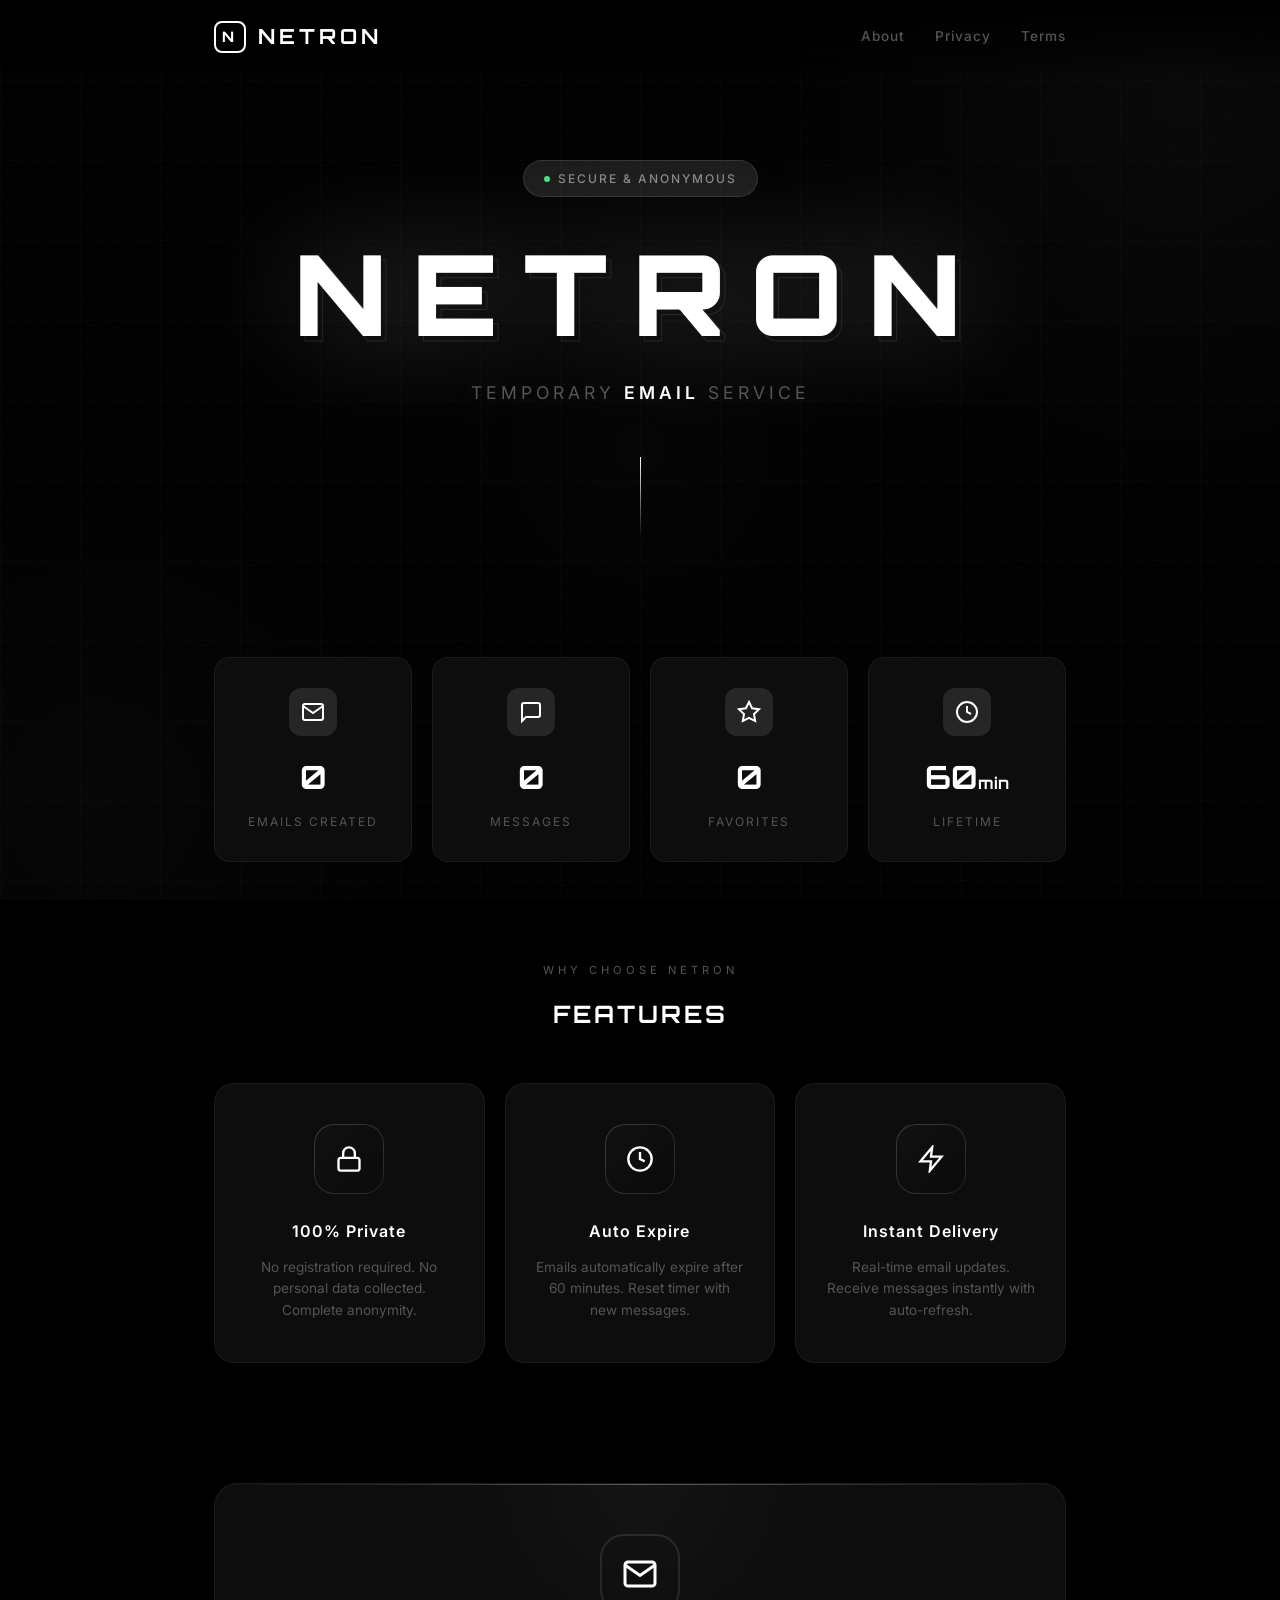
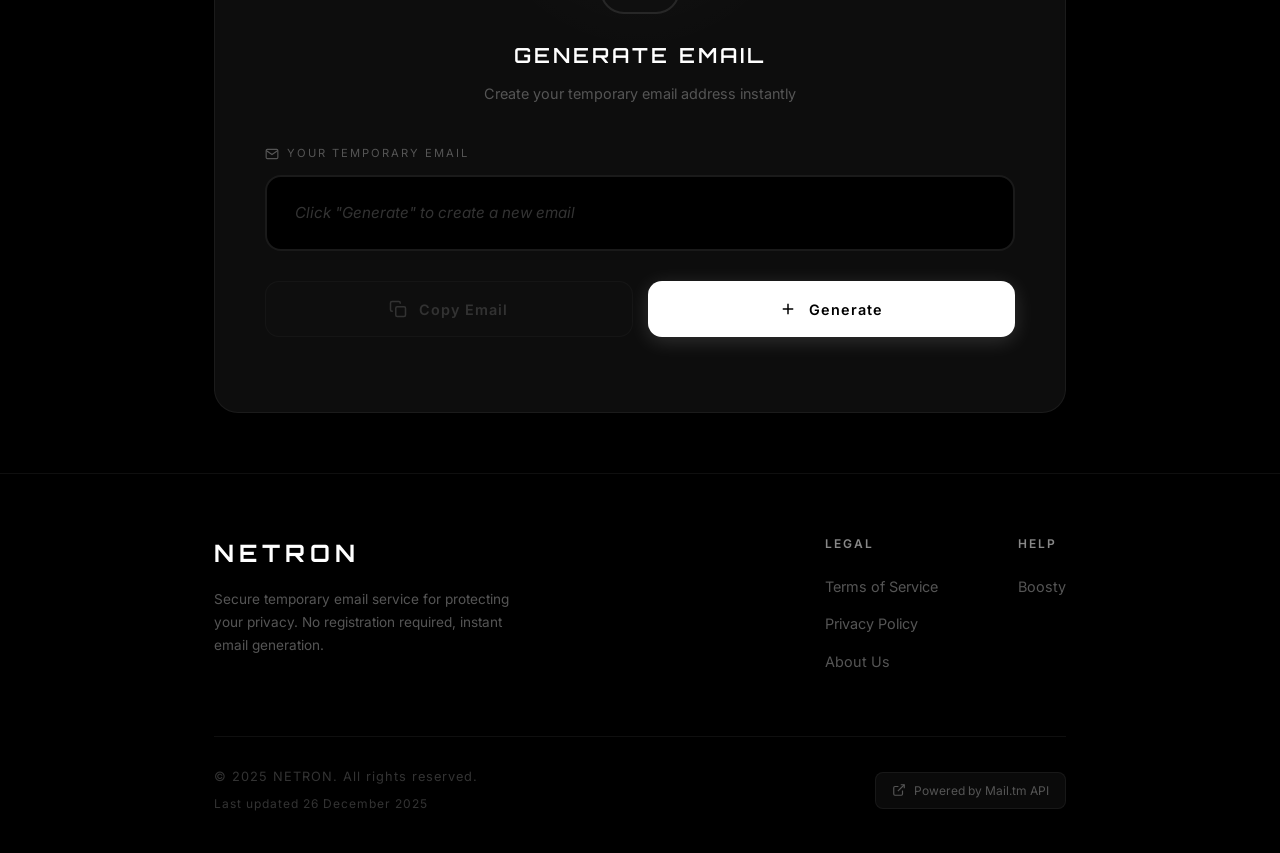
==== commit 149fee58: "Add files via upload" ====
--- a/index.html
+++ b/index.html
@@ -1,3320 +1,3359 @@
-<!DOCTYPE html>
-<html lang="ru">
-<head>
-    <meta charset="UTF-8">
-    <meta name="viewport" content="width=device-width, initial-scale=1.0">
-    <title>Netron</title>
-    <link href="https://fonts.googleapis.com/css2?family=Orbitron:wght@400;500;600;700;800;900&family=Inter:wght@300;400;500;600;700&family=JetBrains+Mono:wght@400;500&display=swap" rel="stylesheet">
-    <style>
-        :root {
-            --bg-primary: #000000;
-            --bg-secondary: #0a0a0a;
-            --bg-tertiary: #111111;
-            --bg-card: #0d0d0d;
-            --border-primary: rgba(255, 255, 255, 0.06);
-            --border-secondary: rgba(255, 255, 255, 0.1);
-            --border-hover: rgba(255, 255, 255, 0.2);
-            --text-primary: #ffffff;
-            --text-secondary: #888888;
-            --text-tertiary: #555555;
-            --text-muted: #333333;
-            --accent: #ffffff;
-            --accent-dim: rgba(255, 255, 255, 0.1);
-            --success: #4ade80;
-            --warning: #fbbf24;
-            --danger: #f87171;
-        }
-
-        * {
-            margin: 0;
-            padding: 0;
-            box-sizing: border-box;
-            scrollbar-width: none;
-            -ms-overflow-style: none;
-        }
-
-        *::-webkit-scrollbar {
-            display: none;
-        }
-
-        html {
-            scroll-behavior: smooth;
-        }
-
-        body {
-            font-family: 'Inter', -apple-system, BlinkMacSystemFont, sans-serif;
-            background: var(--bg-primary);
-            min-height: 100vh;
-            color: var(--text-primary);
-            overflow-x: hidden;
-            line-height: 1.6;
-        }
-
-        /* ==================== ANIMATED BACKGROUND ==================== */
-        .bg-container {
-            position: fixed;
-            top: 0;
-            left: 0;
-            width: 100%;
-            height: 100%;
-            pointer-events: none;
-            z-index: 0;
-            overflow: hidden;
-        }
-
-        .bg-grid {
-            position: absolute;
-            top: 0;
-            left: 0;
-            width: 100%;
-            height: 100%;
-            background-image:
-                linear-gradient(rgba(255,255,255,0.015) 1px, transparent 1px),
-                linear-gradient(90deg, rgba(255,255,255,0.015) 1px, transparent 1px);
-            background-size: 80px 80px;
-            animation: gridMove 30s linear infinite;
-        }
-
-        @keyframes gridMove {
-            0% { transform: translate(0, 0); }
-            100% { transform: translate(80px, 80px); }
-        }
-
-        .bg-gradient-1 {
-            position: absolute;
-            width: 1000px;
-            height: 1000px;
-            border-radius: 50%;
-            background: radial-gradient(circle, rgba(255,255,255,0.03) 0%, transparent 60%);
-            top: -400px;
-            right: -400px;
-            animation: float1 25s ease-in-out infinite;
-        }
-
-        .bg-gradient-2 {
-            position: absolute;
-            width: 800px;
-            height: 800px;
-            border-radius: 50%;
-            background: radial-gradient(circle, rgba(255,255,255,0.02) 0%, transparent 60%);
-            bottom: -300px;
-            left: -300px;
-            animation: float2 20s ease-in-out infinite;
-        }
-
-        .bg-gradient-3 {
-            position: absolute;
-            width: 600px;
-            height: 600px;
-            border-radius: 50%;
-            background: radial-gradient(circle, rgba(255,255,255,0.015) 0%, transparent 50%);
-            top: 50%;
-            left: 50%;
-            transform: translate(-50%, -50%);
-            animation: pulse3 15s ease-in-out infinite;
-        }
-
-        @keyframes float1 {
-            0%, 100% { transform: translate(0, 0) scale(1); }
-            25% { transform: translate(-50px, 30px) scale(1.05); }
-            50% { transform: translate(-30px, 60px) scale(1); }
-            75% { transform: translate(20px, 30px) scale(0.95); }
-        }
-
-        @keyframes float2 {
-            0%, 100% { transform: translate(0, 0) scale(1); }
-            33% { transform: translate(40px, -40px) scale(1.05); }
-            66% { transform: translate(20px, 20px) scale(0.95); }
-        }
-
-        @keyframes pulse3 {
-            0%, 100% { transform: translate(-50%, -50%) scale(1); opacity: 0.5; }
-            50% { transform: translate(-50%, -50%) scale(1.2); opacity: 1; }
-        }
-
-        /* Particles */
-        .particles {
-            position: absolute;
-            width: 100%;
-            height: 100%;
-        }
-
-        .particle {
-            position: absolute;
-            width: 2px;
-            height: 2px;
-            background: rgba(255, 255, 255, 0.3);
-            border-radius: 50%;
-            animation: particleFloat 20s linear infinite;
-        }
-
-        @keyframes particleFloat {
-            0% { transform: translateY(100vh) rotate(0deg); opacity: 0; }
-            10% { opacity: 1; }
-            90% { opacity: 1; }
-            100% { transform: translateY(-100vh) rotate(720deg); opacity: 0; }
-        }
-
-        /* Scanlines */
-        .scanlines {
-            position: absolute;
-            top: 0;
-            left: 0;
-            width: 100%;
-            height: 100%;
-            background: repeating-linear-gradient(
-                0deg,
-                transparent,
-                transparent 2px,
-                rgba(0, 0, 0, 0.1) 2px,
-                rgba(0, 0, 0, 0.1) 4px
-            );
-            opacity: 0.3;
-        }
-
-        /* Noise overlay */
-        .noise {
-            position: absolute;
-            top: 0;
-            left: 0;
-            width: 100%;
-            height: 100%;
-            opacity: 0.02;
-            background-image: url("data:image/svg+xml,%3Csvg viewBox='0 0 512 512' xmlns='http://www.w3.org/2000/svg'%3E%3Cfilter id='noise'%3E%3CfeTurbulence type='fractalNoise' baseFrequency='0.9' numOctaves='4' stitchTiles='stitch'/%3E%3C/filter%3E%3Crect width='100%25' height='100%25' filter='url(%23noise)'/%3E%3C/svg%3E");
-        }
-
-        /* ==================== MAIN CONTAINER ==================== */
-        .main-container {
-            position: relative;
-            z-index: 1;
-            min-height: 100vh;
-            display: flex;
-            flex-direction: column;
-        }
-
-        .container {
-            max-width: 900px;
-            margin: 0 auto;
-            padding: 0 24px;
-            width: 100%;
-        }
-
-        /* ==================== HEADER ==================== */
-        .header {
-            position: fixed;
-            top: 0;
-            left: 0;
-            right: 0;
-            z-index: 100;
-            padding: 20px 0;
-            background: linear-gradient(180deg, rgba(0,0,0,0.9) 0%, rgba(0,0,0,0.5) 50%, transparent 100%);
-            backdrop-filter: blur(20px);
-            -webkit-backdrop-filter: blur(20px);
-            transition: all 0.3s ease;
-        }
-
-        .header.scrolled {
-            padding: 15px 0;
-            background: rgba(0, 0, 0, 0.95);
-            border-bottom: 1px solid var(--border-primary);
-        }
-
-        .header-content {
-            display: flex;
-            justify-content: space-between;
-            align-items: center;
-        }
-
-        .header-logo {
-            font-family: 'Orbitron', monospace;
-            font-size: 1.3rem;
-            font-weight: 700;
-            letter-spacing: 4px;
-            color: var(--text-primary);
-            text-decoration: none;
-            display: flex;
-            align-items: center;
-            gap: 12px;
-        }
-
-        .header-logo-icon {
-            width: 32px;
-            height: 32px;
-            border: 2px solid var(--text-primary);
-            border-radius: 8px;
-            display: flex;
-            align-items: center;
-            justify-content: center;
-            font-size: 0.9rem;
-            font-weight: 800;
-        }
-
-        .header-nav {
-            display: flex;
-            gap: 30px;
-        }
-
-        .header-nav-link {
-            color: var(--text-tertiary);
-            text-decoration: none;
-            font-size: 0.85rem;
-            font-weight: 500;
-            letter-spacing: 1px;
-            transition: all 0.3s ease;
-            position: relative;
-            cursor: pointer;
-        }
-
-        .header-nav-link::after {
-            content: '';
-            position: absolute;
-            bottom: -5px;
-            left: 0;
-            width: 0;
-            height: 1px;
-            background: var(--text-primary);
-            transition: width 0.3s ease;
-        }
-
-        .header-nav-link:hover {
-            color: var(--text-primary);
-        }
-
-        .header-nav-link:hover::after {
-            width: 100%;
-        }
-
-        /* ==================== HERO SECTION ==================== */
-        .hero {
-            padding: 160px 0 80px;
-            text-align: center;
-            position: relative;
-        }
-
-        .hero-badge {
-            display: inline-flex;
-            align-items: center;
-            gap: 8px;
-            padding: 8px 20px;
-            background: var(--accent-dim);
-            border: 1px solid var(--border-secondary);
-            border-radius: 100px;
-            font-size: 0.75rem;
-            font-weight: 500;
-            letter-spacing: 2px;
-            text-transform: uppercase;
-            color: var(--text-secondary);
-            margin-bottom: 40px;
-            animation: fadeInDown 0.8s ease;
-        }
-
-        .hero-badge-dot {
-            width: 6px;
-            height: 6px;
-            background: var(--success);
-            border-radius: 50%;
-            animation: pulse 2s ease-in-out infinite;
-        }
-
-        @keyframes pulse {
-            0%, 100% { opacity: 0.5; transform: scale(1); }
-            50% { opacity: 1; transform: scale(1.2); }
-        }
-
-        .hero-title-wrapper {
-            position: relative;
-            display: inline-block;
-            margin-bottom: 30px;
-        }
-
-        .hero-title {
-            font-family: 'Orbitron', monospace;
-            font-size: clamp(3rem, 12vw, 7rem);
-            font-weight: 900;
-            letter-spacing: clamp(8px, 3vw, 25px);
-            text-transform: uppercase;
-            color: var(--text-primary);
-            position: relative;
-            animation: fadeInUp 0.8s ease 0.2s both;
-            line-height: 1;
-        }
-
-        .hero-title::before {
-            content: 'NETRON';
-            position: absolute;
-            top: 0;
-            left: 0;
-            color: transparent;
-            -webkit-text-stroke: 1px rgba(255, 255, 255, 0.1);
-            transform: translate(5px, 5px);
-            z-index: -1;
-        }
-
-        .hero-title-glow {
-            position: absolute;
-            top: 50%;
-            left: 50%;
-            transform: translate(-50%, -50%);
-            font-family: 'Orbitron', monospace;
-            font-size: clamp(3rem, 12vw, 7rem);
-            font-weight: 900;
-            letter-spacing: clamp(8px, 3vw, 25px);
-            color: var(--text-primary);
-            filter: blur(60px);
-            opacity: 0.3;
-            pointer-events: none;
-        }
-
-        .hero-subtitle {
-            font-size: clamp(0.9rem, 2vw, 1.1rem);
-            color: var(--text-tertiary);
-            letter-spacing: 4px;
-            text-transform: uppercase;
-            font-weight: 400;
-            margin-bottom: 50px;
-            animation: fadeInUp 0.8s ease 0.4s both;
-        }
-
-        .hero-subtitle span {
-            color: var(--text-primary);
-            font-weight: 600;
-        }
-
-        .hero-line {
-            width: 1px;
-            height: 80px;
-            background: linear-gradient(180deg, var(--text-primary), transparent);
-            margin: 0 auto;
-            animation: fadeInUp 0.8s ease 0.6s both;
-        }
-
-        @keyframes fadeInDown {
-            from { opacity: 0; transform: translateY(-20px); }
-            to { opacity: 1; transform: translateY(0); }
-        }
-
-        @keyframes fadeInUp {
-            from { opacity: 0; transform: translateY(20px); }
-            to { opacity: 1; transform: translateY(0); }
-        }
-
-        /* ==================== STATS SECTION ==================== */
-        .stats-section {
-            padding: 40px 0;
-        }
-
-        .stats-grid {
-            display: grid;
-            grid-template-columns: repeat(4, 1fr);
-            gap: 20px;
-        }
-
-        .stat-card {
-            background: var(--bg-card);
-            border: 1px solid var(--border-primary);
-            border-radius: 16px;
-            padding: 30px 20px;
-            text-align: center;
-            transition: all 0.4s cubic-bezier(0.175, 0.885, 0.32, 1.275);
-            position: relative;
-            overflow: hidden;
-        }
-
-        .stat-card::before {
-            content: '';
-            position: absolute;
-            top: 0;
-            left: 0;
-            right: 0;
-            height: 1px;
-            background: linear-gradient(90deg, transparent, rgba(255,255,255,0.2), transparent);
-            opacity: 0;
-            transition: opacity 0.3s;
-        }
-
-        .stat-card:hover {
-            transform: translateY(-5px);
-            border-color: var(--border-hover);
-            background: var(--bg-tertiary);
-        }
-
-        .stat-card:hover::before {
-            opacity: 1;
-        }
-
-        .stat-icon {
-            width: 48px;
-            height: 48px;
-            margin: 0 auto 16px;
-            background: var(--accent-dim);
-            border-radius: 12px;
-            display: flex;
-            align-items: center;
-            justify-content: center;
-            color: var(--text-primary);
-        }
-
-        .stat-value {
-            font-family: 'Orbitron', monospace;
-            font-size: 2rem;
-            font-weight: 700;
-            color: var(--text-primary);
-            margin-bottom: 8px;
-        }
-
-        .stat-label {
-            font-size: 0.75rem;
-            color: var(--text-tertiary);
-            text-transform: uppercase;
-            letter-spacing: 2px;
-        }
-
-        /* ==================== FEATURES SECTION ==================== */
-        .features-section {
-            padding: 60px 0;
-        }
-
-        .section-header {
-            text-align: center;
-            margin-bottom: 50px;
-        }
-
-        .section-label {
-            font-size: 0.7rem;
-            color: var(--text-tertiary);
-            letter-spacing: 4px;
-            text-transform: uppercase;
-            margin-bottom: 15px;
-        }
-
-        .section-title {
-            font-family: 'Orbitron', monospace;
-            font-size: 1.5rem;
-            font-weight: 700;
-            letter-spacing: 3px;
-            color: var(--text-primary);
-        }
-
-        .features-grid {
-            display: grid;
-            grid-template-columns: repeat(3, 1fr);
-            gap: 20px;
-        }
-
-        .feature-card {
-            background: var(--bg-card);
-            border: 1px solid var(--border-primary);
-            border-radius: 20px;
-            padding: 40px 30px;
-            text-align: center;
-            transition: all 0.4s ease;
-            position: relative;
-            overflow: hidden;
-        }
-
-        .feature-card::after {
-            content: '';
-            position: absolute;
-            top: -50%;
-            left: -50%;
-            width: 200%;
-            height: 200%;
-            background: radial-gradient(circle, rgba(255,255,255,0.03) 0%, transparent 60%);
-            opacity: 0;
-            transition: opacity 0.5s;
-            pointer-events: none;
-        }
-
-        .feature-card:hover {
-            transform: translateY(-8px);
-            border-color: var(--border-hover);
-        }
-
-        .feature-card:hover::after {
-            opacity: 1;
-        }
-
-        .feature-icon-wrapper {
-            width: 70px;
-            height: 70px;
-            margin: 0 auto 25px;
-            background: linear-gradient(135deg, var(--bg-tertiary), var(--bg-secondary));
-            border: 1px solid var(--border-secondary);
-            border-radius: 20px;
-            display: flex;
-            align-items: center;
-            justify-content: center;
-            position: relative;
-        }
-
-        .feature-icon-wrapper::before {
-            content: '';
-            position: absolute;
-            inset: -1px;
-            border-radius: 20px;
-            padding: 1px;
-            background: linear-gradient(135deg, rgba(255,255,255,0.1), transparent);
-            -webkit-mask: linear-gradient(#fff 0 0) content-box, linear-gradient(#fff 0 0);
-            mask: linear-gradient(#fff 0 0) content-box, linear-gradient(#fff 0 0);
-            -webkit-mask-composite: xor;
-            mask-composite: exclude;
-        }
-
-        .feature-icon {
-            width: 28px;
-            height: 28px;
-            color: var(--text-primary);
-        }
-
-        .feature-title {
-            font-size: 1rem;
-            font-weight: 600;
-            color: var(--text-primary);
-            margin-bottom: 12px;
-            letter-spacing: 1px;
-        }
-
-        .feature-desc {
-            font-size: 0.85rem;
-            color: var(--text-tertiary);
-            line-height: 1.6;
-        }
-
-        /* ==================== EMAIL GENERATOR SECTION ==================== */
-        .generator-section {
-            padding: 60px 0;
-        }
-
-        .generator-wrapper {
-            position: relative;
-        }
-
-        .generator-card {
-            background: var(--bg-card);
-            border: 1px solid var(--border-primary);
-            border-radius: 24px;
-            padding: 50px;
-            position: relative;
-            overflow: hidden;
-        }
-
-        .generator-card::before {
-            content: '';
-            position: absolute;
-            top: 0;
-            left: 0;
-            right: 0;
-            height: 1px;
-            background: linear-gradient(90deg, transparent, rgba(255,255,255,0.3), transparent);
-        }
-
-        .generator-glow {
-            position: absolute;
-            top: -200px;
-            left: 50%;
-            transform: translateX(-50%);
-            width: 400px;
-            height: 400px;
-            background: radial-gradient(circle, rgba(255,255,255,0.03) 0%, transparent 60%);
-            pointer-events: none;
-        }
-
-        .generator-header {
-            text-align: center;
-            margin-bottom: 40px;
-            position: relative;
-        }
-
-        .generator-icon {
-            width: 80px;
-            height: 80px;
-            margin: 0 auto 25px;
-            border: 2px solid var(--border-secondary);
-            border-radius: 24px;
-            display: flex;
-            align-items: center;
-            justify-content: center;
-            color: var(--text-primary);
-            position: relative;
-            animation: iconFloat 4s ease-in-out infinite;
-        }
-
-        @keyframes iconFloat {
-            0%, 100% { transform: translateY(0); }
-            50% { transform: translateY(-10px); }
-        }
-
-        .generator-icon svg {
-            width: 36px;
-            height: 36px;
-        }
-
-        .generator-title {
-            font-family: 'Orbitron', monospace;
-            font-size: 1.3rem;
-            font-weight: 600;
-            letter-spacing: 3px;
-            color: var(--text-primary);
-            margin-bottom: 10px;
-        }
-
-        .generator-subtitle {
-            font-size: 0.9rem;
-            color: var(--text-tertiary);
-        }
-
-        /* Timer */
-        .timer-wrapper {
-            margin-bottom: 35px;
-            display: none;
-        }
-
-        .timer-wrapper.active {
-            display: block;
-            animation: fadeInUp 0.5s ease;
-        }
-
-        .timer-card {
-            background: var(--bg-secondary);
-            border: 1px solid var(--border-secondary);
-            border-radius: 16px;
-            padding: 25px 30px;
-            display: flex;
-            align-items: center;
-            justify-content: space-between;
-        }
-
-        .timer-left {
-            display: flex;
-            align-items: center;
-            gap: 15px;
-        }
-
-        .timer-icon {
-            width: 44px;
-            height: 44px;
-            background: var(--accent-dim);
-            border-radius: 12px;
-            display: flex;
-            align-items: center;
-            justify-content: center;
-            color: var(--text-primary);
-        }
-
-        .timer-info h4 {
-            font-size: 0.75rem;
-            color: var(--text-tertiary);
-            letter-spacing: 2px;
-            text-transform: uppercase;
-            margin-bottom: 5px;
-        }
-
-        .timer-value {
-            font-family: 'Orbitron', monospace;
-            font-size: 1.5rem;
-            font-weight: 700;
-            color: var(--text-primary);
-            letter-spacing: 2px;
-        }
-
-        .timer-value.warning {
-            color: var(--warning);
-        }
-
-        .timer-value.danger {
-            color: var(--danger);
-            animation: blink 1s ease-in-out infinite;
-        }
-
-        @keyframes blink {
-            0%, 100% { opacity: 1; }
-            50% { opacity: 0.5; }
-        }
-
-        .timer-right {
-            text-align: right;
-        }
-
-        .timer-progress-wrapper {
-            width: 150px;
-        }
-
-        .timer-progress-label {
-            font-size: 0.7rem;
-            color: var(--text-tertiary);
-            margin-bottom: 8px;
-        }
-
-        .timer-progress {
-            height: 6px;
-            background: var(--bg-tertiary);
-            border-radius: 3px;
-            overflow: hidden;
-        }
-
-        .timer-progress-bar {
-            height: 100%;
-            background: var(--text-primary);
-            border-radius: 3px;
-            transition: width 1s linear;
-        }
-
-        .timer-progress-bar.warning {
-            background: linear-gradient(90deg, var(--warning), var(--danger));
-        }
-
-        /* Email Display */
-        .email-display {
-            margin-bottom: 30px;
-        }
-
-        .email-label {
-            font-size: 0.7rem;
-            color: var(--text-tertiary);
-            letter-spacing: 2px;
-            text-transform: uppercase;
-            margin-bottom: 12px;
-            display: flex;
-            align-items: center;
-            gap: 8px;
-        }
-
-        .email-box {
-            background: var(--bg-primary);
-            border: 2px solid var(--border-secondary);
-            border-radius: 16px;
-            padding: 24px 28px;
-            font-family: 'JetBrains Mono', monospace;
-            font-size: 1.1rem;
-            color: var(--text-primary);
-            letter-spacing: 1px;
-            word-break: break-all;
-            min-height: 70px;
-            display: flex;
-            align-items: center;
-            transition: all 0.3s ease;
-            position: relative;
-        }
-
-        .email-box.placeholder {
-            color: var(--text-muted);
-            font-style: italic;
-            font-family: 'Inter', sans-serif;
-            font-size: 0.95rem;
-            letter-spacing: 0;
-        }
-
-        .email-box.active {
-            border-color: var(--text-primary);
-            box-shadow: 0 0 0 4px rgba(255, 255, 255, 0.05);
-        }
-
-        .email-box.active::before {
-            content: '';
-            position: absolute;
-            top: -2px;
-            left: -2px;
-            right: -2px;
-            bottom: -2px;
-            border-radius: 18px;
-            background: linear-gradient(135deg, rgba(255,255,255,0.1), transparent);
-            z-index: -1;
-        }
-
-        /* Buttons */
-        .btn-group {
-            display: grid;
-            grid-template-columns: 1fr 1fr;
-            gap: 15px;
-        }
-
-        .btn {
-            padding: 18px 30px;
-            border: none;
-            border-radius: 14px;
-            cursor: pointer;
-            font-family: 'Inter', sans-serif;
-            font-size: 0.9rem;
-            font-weight: 600;
-            letter-spacing: 1px;
-            transition: all 0.3s cubic-bezier(0.175, 0.885, 0.32, 1.275);
-            display: flex;
-            align-items: center;
-            justify-content: center;
-            gap: 12px;
-            position: relative;
-            overflow: hidden;
-        }
-
-        .btn::before {
-            content: '';
-            position: absolute;
-            top: 0;
-            left: -100%;
-            width: 100%;
-            height: 100%;
-            background: linear-gradient(90deg, transparent, rgba(255,255,255,0.1), transparent);
-            transition: left 0.5s;
-        }
-
-        .btn:hover::before {
-            left: 100%;
-        }
-
-        .btn-primary {
-            background: var(--text-primary);
-            color: var(--bg-primary);
-            box-shadow: 0 4px 20px rgba(255, 255, 255, 0.15);
-        }
-
-        .btn-primary:hover {
-            transform: translateY(-3px);
-            box-shadow: 0 8px 30px rgba(255, 255, 255, 0.25);
-        }
-
-        .btn-primary:active {
-            transform: translateY(-1px);
-        }
-
-        .btn-secondary {
-            background: var(--bg-tertiary);
-            color: var(--text-secondary);
-            border: 1px solid var(--border-secondary);
-        }
-
-        .btn-secondary:hover {
-            background: var(--accent-dim);
-            color: var(--text-primary);
-            border-color: var(--border-hover);
-        }
-
-        .btn:disabled {
-            opacity: 0.3;
-            cursor: not-allowed;
-            transform: none !important;
-        }
-
-        .btn:disabled::before {
-            display: none;
-        }
-
-        .btn svg {
-            width: 18px;
-            height: 18px;
-        }
-
-        /* Status */
-        .status-wrapper {
-            margin-top: 25px;
-        }
-
-        .status {
-            display: none;
-            align-items: center;
-            gap: 12px;
-            padding: 16px 20px;
-            border-radius: 12px;
-            font-size: 0.85rem;
-            font-weight: 500;
-        }
-
-        .status.loading {
-            display: flex;
-            background: var(--accent-dim);
-            color: var(--text-secondary);
-            border: 1px solid var(--border-secondary);
-        }
-
-        .status.success {
-            display: flex;
-            background: rgba(74, 222, 128, 0.1);
-            color: var(--success);
-            border: 1px solid rgba(74, 222, 128, 0.2);
-        }
-
-        .status.error {
-            display: flex;
-            background: rgba(248, 113, 113, 0.1);
-            color: var(--danger);
-            border: 1px solid rgba(248, 113, 113, 0.2);
-        }
-
-        .spinner {
-            width: 18px;
-            height: 18px;
-            border: 2px solid var(--border-secondary);
-            border-top-color: var(--text-primary);
-            border-radius: 50%;
-            animation: spin 0.8s linear infinite;
-        }
-
-        @keyframes spin {
-            to { transform: rotate(360deg); }
-        }
-
-        /* ==================== INBOX SECTION ==================== */
-        .inbox-section {
-            padding: 40px 0 80px;
-            display: none;
-        }
-
-        .inbox-section.active {
-            display: block;
-            animation: fadeInUp 0.5s ease;
-        }
-
-        .inbox-card {
-            background: var(--bg-card);
-            border: 1px solid var(--border-primary);
-            border-radius: 24px;
-            overflow: hidden;
-        }
-
-        /* Tabs */
-        .inbox-tabs {
-            display: flex;
-            background: var(--bg-secondary);
-            padding: 8px;
-            gap: 8px;
-            border-bottom: 1px solid var(--border-primary);
-        }
-
-        .inbox-tab {
-            flex: 1;
-            padding: 14px 20px;
-            background: transparent;
-            border: none;
-            border-radius: 10px;
-            color: var(--text-tertiary);
-            font-size: 0.85rem;
-            font-weight: 500;
-            cursor: pointer;
-            transition: all 0.3s ease;
-            display: flex;
-            align-items: center;
-            justify-content: center;
-            gap: 10px;
-        }
-
-        .inbox-tab:hover {
-            color: var(--text-secondary);
-            background: var(--accent-dim);
-        }
-
-        .inbox-tab.active {
-            background: var(--text-primary);
-            color: var(--bg-primary);
-        }
-
-        .inbox-tab svg {
-            width: 16px;
-            height: 16px;
-        }
-
-        .tab-badge {
-            padding: 2px 8px;
-            border-radius: 10px;
-            font-size: 0.75rem;
-            font-weight: 600;
-            background: rgba(255, 255, 255, 0.1);
-        }
-
-        .inbox-tab.active .tab-badge {
-            background: rgba(0, 0, 0, 0.2);
-        }
-
-        /* Inbox Header */
-        .inbox-header {
-            padding: 25px 30px;
-            border-bottom: 1px solid var(--border-primary);
-            display: flex;
-            justify-content: space-between;
-            align-items: center;
-        }
-
-        .inbox-title-wrapper {
-            display: flex;
-            align-items: center;
-            gap: 15px;
-        }
-
-        .inbox-title {
-            font-family: 'Orbitron', monospace;
-            font-size: 1rem;
-            font-weight: 600;
-            letter-spacing: 2px;
-            color: var(--text-primary);
-        }
-
-        .inbox-count {
-            padding: 5px 12px;
-            background: var(--accent-dim);
-            border-radius: 20px;
-            font-size: 0.75rem;
-            font-weight: 600;
-            color: var(--text-secondary);
-        }
-
-        .inbox-actions {
-            display: flex;
-            gap: 10px;
-        }
-
-        .btn-icon {
-            width: 42px;
-            height: 42px;
-            background: var(--bg-secondary);
-            border: 1px solid var(--border-secondary);
-            border-radius: 10px;
-            color: var(--text-tertiary);
-            cursor: pointer;
-            display: flex;
-            align-items: center;
-            justify-content: center;
-            transition: all 0.3s ease;
-        }
-
-        .btn-icon:hover {
-            background: var(--accent-dim);
-            color: var(--text-primary);
-            border-color: var(--border-hover);
-        }
-
-        .btn-icon.spinning svg {
-            animation: spin 1s linear infinite;
-        }
-
-        .btn-icon svg {
-            width: 18px;
-            height: 18px;
-        }
-
-        /* Batch Actions */
-        .batch-actions {
-            display: none;
-            padding: 15px 30px;
-            background: var(--bg-secondary);
-            border-bottom: 1px solid var(--border-primary);
-            justify-content: space-between;
-            align-items: center;
-        }
-
-        .batch-actions.active {
-            display: flex;
-            animation: slideDown 0.3s ease;
-        }
-
-        @keyframes slideDown {
-            from { opacity: 0; transform: translateY(-10px); }
-            to { opacity: 1; transform: translateY(0); }
-        }
-
-        .batch-info {
-            font-size: 0.85rem;
-            color: var(--text-secondary);
-        }
-
-        .batch-info strong {
-            color: var(--text-primary);
-        }
-
-        .batch-btns {
-            display: flex;
-            gap: 10px;
-        }
-
-        .batch-btn {
-            padding: 10px 18px;
-            border-radius: 8px;
-            border: none;
-            font-size: 0.8rem;
-            font-weight: 500;
-            cursor: pointer;
-            display: flex;
-            align-items: center;
-            gap: 8px;
-            transition: all 0.3s;
-        }
-
-        .batch-btn svg {
-            width: 14px;
-            height: 14px;
-        }
-
-        .batch-btn.favorite {
-            background: rgba(251, 191, 36, 0.15);
-            color: var(--warning);
-        }
-
-        .batch-btn.favorite:hover {
-            background: rgba(251, 191, 36, 0.25);
-        }
-
-        .batch-btn.delete {
-            background: rgba(248, 113, 113, 0.15);
-            color: var(--danger);
-        }
-
-        .batch-btn.delete:hover {
-            background: rgba(248, 113, 113, 0.25);
-        }
-
-        /* Message List */
-        .message-list {
-            padding: 20px;
-            max-height: 500px;
-            overflow-y: auto;
-        }
-
-        .message-item {
-            display: flex;
-            align-items: flex-start;
-            gap: 15px;
-            padding: 20px;
-            background: var(--bg-secondary);
-            border: 1px solid var(--border-primary);
-            border-radius: 14px;
-            margin-bottom: 12px;
-            cursor: pointer;
-            transition: all 0.3s ease;
-        }
-
-        .message-item:last-child {
-            margin-bottom: 0;
-        }
-
-        .message-item:hover {
-            background: var(--bg-tertiary);
-            border-color: var(--border-hover);
-            transform: translateX(5px);
-        }
-
-        .message-item.unread {
-            border-left: 3px solid var(--text-primary);
-        }
-
-        .message-item.selected {
-            background: var(--accent-dim);
-            border-color: var(--border-hover);
-        }
-
-        .message-checkbox {
-            width: 22px;
-            height: 22px;
-            border: 2px solid var(--border-secondary);
-            border-radius: 6px;
-            cursor: pointer;
-            transition: all 0.3s;
-            display: flex;
-            align-items: center;
-            justify-content: center;
-            flex-shrink: 0;
-            margin-top: 2px;
-        }
-
-        .message-checkbox:hover {
-            border-color: var(--text-secondary);
-        }
-
-        .message-checkbox.checked {
-            background: var(--text-primary);
-            border-color: var(--text-primary);
-        }
-
-        .message-checkbox svg {
-            display: none;
-            width: 12px;
-            height: 12px;
-            color: var(--bg-primary);
-        }
-
-        .message-checkbox.checked svg {
-            display: block;
-        }
-
-        .message-content-wrapper {
-            flex: 1;
-            min-width: 0;
-        }
-
-        .message-header {
-            display: flex;
-            justify-content: space-between;
-            align-items: flex-start;
-            margin-bottom: 8px;
-        }
-
-        .message-from {
-            font-weight: 600;
-            color: var(--text-primary);
-            font-size: 0.95rem;
-            display: flex;
-            align-items: center;
-            gap: 8px;
-        }
-
-        .message-from .fav-icon {
-            color: var(--warning);
-        }
-
-        .message-date {
-            font-size: 0.75rem;
-            color: var(--text-tertiary);
-            font-family: 'JetBrains Mono', monospace;
-            flex-shrink: 0;
-        }
-
-        .message-subject {
-            color: var(--text-secondary);
-            font-size: 0.85rem;
-            margin-bottom: 8px;
-            white-space: nowrap;
-            overflow: hidden;
-            text-overflow: ellipsis;
-        }
-
-        .message-preview {
-            color: var(--text-tertiary);
-            font-size: 0.8rem;
-            white-space: nowrap;
-            overflow: hidden;
-            text-overflow: ellipsis;
-        }
-
-        .message-actions {
-            display: flex;
-            gap: 8px;
-            opacity: 0;
-            transition: opacity 0.3s;
-            flex-shrink: 0;
-        }
-
-        .message-item:hover .message-actions {
-            opacity: 1;
-        }
-
-        .msg-action-btn {
-            width: 34px;
-            height: 34px;
-            border: none;
-            border-radius: 8px;
-            background: var(--bg-card);
-            color: var(--text-tertiary);
-            cursor: pointer;
-            display: flex;
-            align-items: center;
-            justify-content: center;
-            transition: all 0.3s;
-        }
-
-        .msg-action-btn:hover {
-            background: var(--accent-dim);
-            color: var(--text-primary);
-        }
-
-        .msg-action-btn.favorite.active {
-            color: var(--warning);
-            background: rgba(251, 191, 36, 0.15);
-        }
-
-        .msg-action-btn.delete:hover {
-            background: rgba(248, 113, 113, 0.15);
-            color: var(--danger);
-        }
-
-        .msg-action-btn svg {
-            width: 16px;
-            height: 16px;
-        }
-
-        /* Empty State */
-        .empty-state {
-            text-align: center;
-            padding: 80px 40px;
-        }
-
-        .empty-icon {
-            width: 100px;
-            height: 100px;
-            margin: 0 auto 30px;
-            background: var(--bg-secondary);
-            border-radius: 24px;
-            display: flex;
-            align-items: center;
-            justify-content: center;
-            color: var(--text-muted);
-            animation: emptyFloat 4s ease-in-out infinite;
-        }
-
-        @keyframes emptyFloat {
-            0%, 100% { transform: translateY(0); }
-            50% { transform: translateY(-15px); }
-        }
-
-        .empty-icon svg {
-            width: 48px;
-            height: 48px;
-        }
-
-        .empty-title {
-            font-size: 1.1rem;
-            color: var(--text-secondary);
-            margin-bottom: 10px;
-            font-weight: 500;
-        }
-
-        .empty-desc {
-            font-size: 0.85rem;
-            color: var(--text-tertiary);
-        }
-
-        /* Auto Refresh */
-        .auto-refresh {
-            padding: 20px 30px;
-            background: var(--bg-secondary);
-            border-top: 1px solid var(--border-primary);
-            display: flex;
-            align-items: center;
-            justify-content: center;
-            gap: 12px;
-            font-size: 0.8rem;
-            color: var(--text-tertiary);
-        }
-
-        .refresh-pulse {
-            width: 8px;
-            height: 8px;
-            background: var(--success);
-            border-radius: 50%;
-            animation: pulse 2s ease-in-out infinite;
-            box-shadow: 0 0 10px rgba(74, 222, 128, 0.5);
-        }
-
-        /* ==================== FOOTER ==================== */
-        .footer {
-            padding: 60px 0 40px;
-            border-top: 1px solid var(--border-primary);
-            margin-top: auto;
-        }
-
-        .footer-content {
-            display: flex;
-            justify-content: space-between;
-            align-items: flex-start;
-            margin-bottom: 50px;
-        }
-
-        .footer-brand {
-            max-width: 300px;
-        }
-
-        .footer-logo {
-            font-family: 'Orbitron', monospace;
-            font-size: 1.5rem;
-            font-weight: 700;
-            letter-spacing: 5px;
-            color: var(--text-primary);
-            margin-bottom: 15px;
-        }
-
-        .footer-desc {
-            font-size: 0.85rem;
-            color: var(--text-tertiary);
-            line-height: 1.7;
-        }
-
-        .footer-links-wrapper {
-            display: flex;
-            gap: 80px;
-        }
-
-        .footer-links h4 {
-            font-size: 0.75rem;
-            color: var(--text-secondary);
-            letter-spacing: 2px;
-            text-transform: uppercase;
-            margin-bottom: 20px;
-            font-weight: 600;
-        }
-
-        .footer-links ul {
-            list-style: none;
-        }
-
-        .footer-links li {
-            margin-bottom: 12px;
-        }
-
-        .footer-links a {
-            color: var(--text-tertiary);
-            text-decoration: none;
-            font-size: 0.9rem;
-            transition: color 0.3s;
-            cursor: pointer;
-        }
-
-        .footer-links a:hover {
-            color: var(--text-primary);
-        }
-
-        .footer-bottom {
-            display: flex;
-            justify-content: space-between;
-            align-items: center;
-            padding-top: 30px;
-            border-top: 1px solid var(--border-primary);
-        }
-
-        .footer-copyright {
-            font-size: 0.8rem;
-            color: var(--text-muted);
-            letter-spacing: 1px;
-        }
-
-        .footer-api {
-            display: flex;
-            align-items: center;
-            gap: 8px;
-            font-size: 0.75rem;
-            color: var(--text-tertiary);
-            padding: 8px 16px;
-            background: var(--bg-secondary);
-            border: 1px solid var(--border-primary);
-            border-radius: 8px;
-        }
-
-        .footer-api svg {
-            width: 14px;
-            height: 14px;
-        }
-
-        /* ==================== MODALS ==================== */
-        .modal-overlay {
-            display: none;
-            position: fixed;
-            top: 0;
-            left: 0;
-            width: 100%;
-            height: 100%;
-            background: rgba(0, 0, 0, 0.95);
-            z-index: 1000;
-            backdrop-filter: blur(20px);
-            -webkit-backdrop-filter: blur(20px);
-            overflow-y: auto;
-            padding: 40px 20px;
-        }
-
-        .modal-overlay.active {
-            display: flex;
-            justify-content: center;
-            align-items: flex-start;
-            animation: modalFadeIn 0.3s ease;
-        }
-
-        @keyframes modalFadeIn {
-            from { opacity: 0; }
-            to { opacity: 1; }
-        }
-
-        .modal-container {
-            background: var(--bg-secondary);
-            border: 1px solid var(--border-secondary);
-            border-radius: 24px;
-            max-width: 700px;
-            width: 100%;
-            margin: auto;
-            animation: modalSlideUp 0.4s ease;
-            position: relative;
-        }
-
-        @keyframes modalSlideUp {
-            from { opacity: 0; transform: translateY(30px); }
-            to { opacity: 1; transform: translateY(0); }
-        }
-
-        .modal-header {
-            padding: 30px;
-            border-bottom: 1px solid var(--border-primary);
-            display: flex;
-            justify-content: space-between;
-            align-items: flex-start;
-            gap: 20px;
-        }
-
-        .modal-title {
-            font-size: 1.2rem;
-            font-weight: 600;
-            color: var(--text-primary);
-            line-height: 1.4;
-        }
-
-        .modal-header-actions {
-            display: flex;
-            gap: 10px;
-            flex-shrink: 0;
-        }
-
-        .modal-close {
-            width: 42px;
-            height: 42px;
-            background: var(--bg-tertiary);
-            border: 1px solid var(--border-secondary);
-            border-radius: 10px;
-            color: var(--text-tertiary);
-            cursor: pointer;
-            display: flex;
-            align-items: center;
-            justify-content: center;
-            transition: all 0.3s;
-            font-size: 20px;
-        }
-
-        .modal-close:hover {
-            background: rgba(248, 113, 113, 0.15);
-            color: var(--danger);
-            border-color: rgba(248, 113, 113, 0.3);
-        }
-
-        .modal-body {
-            padding: 30px;
-        }
-
-        /* Message Modal */
-        .message-modal-meta {
-            background: var(--bg-tertiary);
-            border-radius: 14px;
-            padding: 20px;
-            margin-bottom: 25px;
-        }
-
-        .meta-row {
-            display: flex;
-            margin-bottom: 12px;
-        }
-
-        .meta-row:last-child {
-            margin-bottom: 0;
-        }
-
-        .meta-label {
-            width: 70px;
-            font-size: 0.8rem;
-            color: var(--text-tertiary);
-            font-weight: 500;
-        }
-
-        .meta-value {
-            flex: 1;
-            font-size: 0.85rem;
-            color: var(--text-secondary);
-        }
-
-        .message-modal-content {
-            background: var(--bg-tertiary);
-            border-radius: 14px;
-            padding: 25px;
-            font-size: 0.9rem;
-            line-height: 1.8;
-            color: var(--text-secondary);
-        }
-
-        .message-modal-content a {
-            color: var(--text-primary);
-            text-decoration: underline;
-        }
-
-        /* Legal Modals */
-        .legal-content {
-            padding: 40px;
-        }
-
-        .legal-header {
-            margin-bottom: 40px;
-        }
-
-        .legal-title {
-            font-family: 'Orbitron', monospace;
-            font-size: 1.5rem;
-            font-weight: 700;
-            letter-spacing: 3px;
-            color: var(--text-primary);
-            margin-bottom: 10px;
-        }
-
-        .legal-updated {
-            font-size: 0.8rem;
-            color: var(--text-tertiary);
-        }
-
-        .legal-section {
-            margin-bottom: 35px;
-        }
-
-        .legal-section:last-child {
-            margin-bottom: 0;
-        }
-
-        .legal-section h3 {
-            font-size: 1rem;
-            font-weight: 600;
-            color: var(--text-primary);
-            margin-bottom: 15px;
-            display: flex;
-            align-items: center;
-            gap: 10px;
-        }
-
-        .legal-section h3 svg {
-            width: 18px;
-            height: 18px;
-            color: var(--text-tertiary);
-        }
-
-        .legal-section p {
-            font-size: 0.9rem;
-            color: var(--text-tertiary);
-            line-height: 1.8;
-            margin-bottom: 12px;
-        }
-
-        .legal-section p:last-child {
-            margin-bottom: 0;
-        }
-
-        .legal-section ul {
-            list-style: none;
-            margin-top: 12px;
-        }
-
-        .legal-section li {
-            font-size: 0.9rem;
-            color: var(--text-tertiary);
-            line-height: 1.7;
-            padding-left: 24px;
-            position: relative;
-            margin-bottom: 10px;
-        }
-
-        .legal-section li::before {
-            content: '→';
-            position: absolute;
-            left: 0;
-            color: var(--text-muted);
-        }
-
-        .api-notice {
-            display: flex;
-            align-items: center;
-            gap: 12px;
-            padding: 16px 20px;
-            background: var(--bg-tertiary);
-            border: 1px solid var(--border-secondary);
-            border-radius: 12px;
-            margin-top: 20px;
-        }
-
-        .api-notice-icon {
-            width: 40px;
-            height: 40px;
-            background: var(--accent-dim);
-            border-radius: 10px;
-            display: flex;
-            align-items: center;
-            justify-content: center;
-            color: var(--text-secondary);
-            flex-shrink: 0;
-        }
-
-        .api-notice-text {
-            font-size: 0.85rem;
-            color: var(--text-tertiary);
-        }
-
-        .api-notice-text strong {
-            color: var(--text-secondary);
-        }
-
-        /* ==================== NOTIFICATION ==================== */
-        .notification {
-            position: fixed;
-            bottom: 30px;
-            left: 50%;
-            transform: translateX(-50%) translateY(100px);
-            background: var(--text-primary);
-            color: var(--bg-primary);
-            padding: 16px 28px;
-            border-radius: 14px;
-            font-size: 0.9rem;
-            font-weight: 500;
-            opacity: 0;
-            transition: all 0.4s cubic-bezier(0.175, 0.885, 0.32, 1.275);
-            z-index: 2000;
-            display: flex;
-            align-items: center;
-            gap: 12px;
-            box-shadow: 0 10px 40px rgba(255, 255, 255, 0.2);
-        }
-
-        .notification.show {
-            opacity: 1;
-            transform: translateX(-50%) translateY(0);
-        }
-
-        .notification svg {
-            width: 18px;
-            height: 18px;
-        }
-
-        /* ==================== RESPONSIVE ==================== */
-        @media (max-width: 900px) {
-            .stats-grid {
-                grid-template-columns: repeat(2, 1fr);
-            }
-
-            .features-grid {
-                grid-template-columns: repeat(2, 1fr);
-            }
-
-            .footer-content {
-                flex-direction: column;
-                gap: 40px;
-            }
-
-            .footer-links-wrapper {
-                gap: 40px;
-            }
-        }
-
-        @media (max-width: 768px) {
-            .header-nav {
-                display: none;
-            }
-
-            .hero {
-                padding: 140px 0 60px;
-            }
-
-            .hero-title {
-                font-size: 2.5rem;
-                letter-spacing: 8px;
-            }
-
-            .stats-grid {
-                grid-template-columns: repeat(2, 1fr);
-                gap: 15px;
-            }
-
-            .stat-card {
-                padding: 20px 15px;
-            }
-
-            .stat-value {
-                font-size: 1.5rem;
-            }
-
-            .features-grid {
-                grid-template-columns: 1fr;
-            }
-
-            .generator-card {
-                padding: 30px 20px;
-            }
-
-            .btn-group {
-                grid-template-columns: 1fr;
-            }
-
-            .timer-card {
-                flex-direction: column;
-                gap: 20px;
-                text-align: center;
-            }
-
-            .timer-left {
-                flex-direction: column;
-            }
-
-            .timer-right {
-                text-align: center;
-            }
-
-            .timer-progress-wrapper {
-                width: 100%;
-            }
-
-            .inbox-tabs {
-                flex-wrap: wrap;
-            }
-
-            .inbox-header {
-                flex-direction: column;
-                gap: 15px;
-                align-items: stretch;
-            }
-
-            .inbox-actions {
-                justify-content: flex-end;
-            }
-
-            .batch-actions {
-                flex-direction: column;
-                gap: 15px;
-                align-items: stretch;
-            }
-
-            .batch-btns {
-                justify-content: center;
-            }
-
-            .message-item {
-                flex-wrap: wrap;
-            }
-
-            .message-actions {
-                opacity: 1;
-                width: 100%;
-                justify-content: flex-end;
-                margin-top: 10px;
-            }
-
-            .footer-links-wrapper {
-                flex-direction: column;
-                gap: 30px;
-            }
-
-            .footer-bottom {
-                flex-direction: column;
-                gap: 15px;
-                text-align: center;
-            }
-
-            .modal-container {
-                margin: 20px;
-            }
-
-            .legal-content {
-                padding: 25px;
-            }
-        }
-
-        @media (max-width: 480px) {
-            .hero-title {
-                font-size: 2rem;
-                letter-spacing: 5px;
-            }
-
-            .hero-subtitle {
-                font-size: 0.75rem;
-                letter-spacing: 2px;
-            }
-
-            .email-box {
-                font-size: 0.9rem;
-                padding: 20px;
-            }
-
-            .btn {
-                padding: 15px 20px;
-            }
-        }
-    </style>
-</head>
-<body>
-    <!-- Background -->
-    <div class="bg-container">
-        <div class="bg-grid"></div>
-        <div class="bg-gradient-1"></div>
-        <div class="bg-gradient-2"></div>
-        <div class="bg-gradient-3"></div>
-        <div class="particles" id="particles"></div>
-        <div class="scanlines"></div>
-        <div class="noise"></div>
-    </div>
-
-    <!-- Main Container -->
-    <div class="main-container">
-        <!-- Header -->
-        <header class="header" id="header">
-            <div class="container">
-                <div class="header-content">
-                    <a href="#" class="header-logo">
-                        <div class="header-logo-icon">N</div>
-                        NETRON
-                    </a>
-                    <nav class="header-nav">
-                        <span class="header-nav-link" onclick="openModal('about')">About</span>
-                        <span class="header-nav-link" onclick="openModal('privacy')">Privacy</span>
-                        <span class="header-nav-link" onclick="openModal('terms')">Terms</span>
-                    </nav>
-                </div>
-            </div>
-        </header>
-
-        <!-- Hero Section -->
-        <section class="hero">
-            <div class="container">
-                <div class="hero-badge">
-                    <div class="hero-badge-dot"></div>
-                    Secure & Anonymous
-                </div>
-                <div class="hero-title-wrapper">
-                    <div class="hero-title-glow">NETRON</div>
-                    <h1 class="hero-title">NETRON</h1>
-                </div>
-                <p class="hero-subtitle">Temporary <span>Email</span> Service</p>
-                <div class="hero-line"></div>
-            </div>
-        </section>
-
-        <!-- Stats Section -->
-        <section class="stats-section">
-            <div class="container">
-                <div class="stats-grid">
-                    <div class="stat-card">
-                        <div class="stat-icon">
-                            <svg width="24" height="24" viewBox="0 0 24 24" fill="none" stroke="currentColor" stroke-width="2">
-                                <path d="M4 4h16c1.1 0 2 .9 2 2v12c0 1.1-.9 2-2 2H4c-1.1 0-2-.9-2-2V6c0-1.1.9-2 2-2z"></path>
-                                <polyline points="22,6 12,13 2,6"></polyline>
-                            </svg>
-                        </div>
-                        <div class="stat-value" id="statEmails">0</div>
-                        <div class="stat-label">Emails Created</div>
-                    </div>
-                    <div class="stat-card">
-                        <div class="stat-icon">
-                            <svg width="24" height="24" viewBox="0 0 24 24" fill="none" stroke="currentColor" stroke-width="2">
-                                <path d="M21 15a2 2 0 0 1-2 2H7l-4 4V5a2 2 0 0 1 2-2h14a2 2 0 0 1 2 2z"></path>
-                            </svg>
-                        </div>
-                        <div class="stat-value" id="statMessages">0</div>
-                        <div class="stat-label">Messages</div>
-                    </div>
-                    <div class="stat-card">
-                        <div class="stat-icon">
-                            <svg width="24" height="24" viewBox="0 0 24 24" fill="none" stroke="currentColor" stroke-width="2">
-                                <polygon points="12 2 15.09 8.26 22 9.27 17 14.14 18.18 21.02 12 17.77 5.82 21.02 7 14.14 2 9.27 8.91 8.26 12 2"></polygon>
-                            </svg>
-                        </div>
-                        <div class="stat-value" id="statFavorites">0</div>
-                        <div class="stat-label">Favorites</div>
-                    </div>
-                    <div class="stat-card">
-                        <div class="stat-icon">
-                            <svg width="24" height="24" viewBox="0 0 24 24" fill="none" stroke="currentColor" stroke-width="2">
-                                <circle cx="12" cy="12" r="10"></circle>
-                                <polyline points="12 6 12 12 16 14"></polyline>
-                            </svg>
-                        </div>
-                        <div class="stat-value">60<span style="font-size: 1rem;">min</span></div>
-                        <div class="stat-label">Lifetime</div>
-                    </div>
-                </div>
-            </div>
-        </section>
-
-        <!-- Features Section -->
-        <section class="features-section">
-            <div class="container">
-                <div class="section-header">
-                    <p class="section-label">Why Choose Netron</p>
-                    <h2 class="section-title">FEATURES</h2>
-                </div>
-                <div class="features-grid">
-                    <div class="feature-card">
-                        <div class="feature-icon-wrapper">
-                            <svg class="feature-icon" viewBox="0 0 24 24" fill="none" stroke="currentColor" stroke-width="2">
-                                <rect x="3" y="11" width="18" height="11" rx="2" ry="2"></rect>
-                                <path d="M7 11V7a5 5 0 0 1 10 0v4"></path>
-                            </svg>
-                        </div>
-                        <h3 class="feature-title">100% Private</h3>
-                        <p class="feature-desc">No registration required. No personal data collected. Complete anonymity.</p>
-                    </div>
-                    <div class="feature-card">
-                        <div class="feature-icon-wrapper">
-                            <svg class="feature-icon" viewBox="0 0 24 24" fill="none" stroke="currentColor" stroke-width="2">
-                                <circle cx="12" cy="12" r="10"></circle>
-                                <polyline points="12 6 12 12 16 14"></polyline>
-                            </svg>
-                        </div>
-                        <h3 class="feature-title">Auto Expire</h3>
-                        <p class="feature-desc">Emails automatically expire after 60 minutes. Reset timer with new messages.</p>
-                    </div>
-                    <div class="feature-card">
-                        <div class="feature-icon-wrapper">
-                            <svg class="feature-icon" viewBox="0 0 24 24" fill="none" stroke="currentColor" stroke-width="2">
-                                <path d="M13 2L3 14h9l-1 8 10-12h-9l1-8z"></path>
-                            </svg>
-                        </div>
-                        <h3 class="feature-title">Instant Delivery</h3>
-                        <p class="feature-desc">Real-time email updates. Receive messages instantly with auto-refresh.</p>
-                    </div>
-                </div>
-            </div>
-        </section>
-
-        <!-- Generator Section -->
-        <section class="generator-section">
-            <div class="container">
-                <div class="generator-wrapper">
-                    <div class="generator-card">
-                        <div class="generator-glow"></div>
-
-                        <div class="generator-header">
-                            <div class="generator-icon">
-                                <svg viewBox="0 0 24 24" fill="none" stroke="currentColor" stroke-width="2">
-                                    <path d="M4 4h16c1.1 0 2 .9 2 2v12c0 1.1-.9 2-2 2H4c-1.1 0-2-.9-2-2V6c0-1.1.9-2 2-2z"></path>
-                                    <polyline points="22,6 12,13 2,6"></polyline>
-                                </svg>
-                            </div>
-                            <h2 class="generator-title">GENERATE EMAIL</h2>
-                            <p class="generator-subtitle">Create your temporary email address instantly</p>
-                        </div>
-
-                        <!-- Timer -->
-                        <div class="timer-wrapper" id="timerWrapper">
-                            <div class="timer-card">
-                                <div class="timer-left">
-                                    <div class="timer-icon">
-                                        <svg width="20" height="20" viewBox="0 0 24 24" fill="none" stroke="currentColor" stroke-width="2">
-                                            <circle cx="12" cy="12" r="10"></circle>
-                                            <polyline points="12 6 12 12 16 14"></polyline>
-                                        </svg>
-                                    </div>
-                                    <div class="timer-info">
-                                        <h4>Time Remaining</h4>
-                                        <div class="timer-value" id="timerValue">60:00</div>
-                                    </div>
-                                </div>
-                                <div class="timer-right">
-                                    <div class="timer-progress-wrapper">
-                                        <div class="timer-progress-label">Email expires in</div>
-                                        <div class="timer-progress">
-                                            <div class="timer-progress-bar" id="timerBar" style="width: 100%"></div>
-                                        </div>
-                                    </div>
-                                </div>
-                            </div>
-                        </div>
-
-                        <!-- Email Display -->
-                        <div class="email-display">
-                            <div class="email-label">
-                                <svg width="14" height="14" viewBox="0 0 24 24" fill="none" stroke="currentColor" stroke-width="2">
-                                    <path d="M4 4h16c1.1 0 2 .9 2 2v12c0 1.1-.9 2-2 2H4c-1.1 0-2-.9-2-2V6c0-1.1.9-2 2-2z"></path>
-                                    <polyline points="22,6 12,13 2,6"></polyline>
-                                </svg>
-                                Your Temporary Email
-                            </div>
-                            <div class="email-box placeholder" id="emailAddress">
-                                Click "Generate" to create a new email
-                            </div>
-                        </div>
-
-                        <!-- Buttons -->
-                        <div class="btn-group">
-                            <button class="btn btn-secondary" onclick="copyEmail()" id="copyBtn" disabled>
-                                <svg viewBox="0 0 24 24" fill="none" stroke="currentColor" stroke-width="2">
-                                    <rect x="9" y="9" width="13" height="13" rx="2" ry="2"></rect>
-                                    <path d="M5 15H4a2 2 0 0 1-2-2V4a2 2 0 0 1 2-2h9a2 2 0 0 1 2 2v1"></path>
-                                </svg>
-                                Copy Email
-                            </button>
-                            <button class="btn btn-primary" onclick="createEmail()" id="createBtn">
-                                <svg viewBox="0 0 24 24" fill="none" stroke="currentColor" stroke-width="2">
-                                    <path d="M12 5v14M5 12h14"></path>
-                                </svg>
-                                Generate
-                            </button>
-                        </div>
-
-                        <!-- Status -->
-                        <div class="status-wrapper">
-                            <div class="status" id="status">
-                                <div class="spinner"></div>
-                                <span>Creating email...</span>
-                            </div>
-                        </div>
-                    </div>
-                </div>
-            </div>
-        </section>
-
-        <!-- Inbox Section -->
-        <section class="inbox-section" id="inboxSection">
-            <div class="container">
-                <div class="inbox-card">
-                    <!-- Tabs -->
-                    <div class="inbox-tabs">
-                        <button class="inbox-tab active" onclick="switchTab('inbox')" id="tabInbox">
-                            <svg viewBox="0 0 24 24" fill="none" stroke="currentColor" stroke-width="2">
-                                <path d="M22 12h-6l-2 3h-4l-2-3H2"></path>
-                                <path d="M5.45 5.11L2 12v6a2 2 0 0 0 2 2h16a2 2 0 0 0 2-2v-6l-3.45-6.89A2 2 0 0 0 16.76 4H7.24a2 2 0 0 0-1.79 1.11z"></path>
-                            </svg>
-                            Inbox
-                            <span class="tab-badge" id="inboxBadge">0</span>
-                        </button>
-                        <button class="inbox-tab" onclick="switchTab('favorites')" id="tabFavorites">
-                            <svg viewBox="0 0 24 24" fill="none" stroke="currentColor" stroke-width="2">
-                                <polygon points="12 2 15.09 8.26 22 9.27 17 14.14 18.18 21.02 12 17.77 5.82 21.02 7 14.14 2 9.27 8.91 8.26 12 2"></polygon>
-                            </svg>
-                            Favorites
-                            <span class="tab-badge" id="favBadge">0</span>
-                        </button>
-                    </div>
-
-                    <!-- Header -->
-                    <div class="inbox-header">
-                        <div class="inbox-title-wrapper">
-                            <h3 class="inbox-title" id="inboxTitle">INBOX</h3>
-                            <span class="inbox-count" id="inboxCount">0 messages</span>
-                        </div>
-                        <div class="inbox-actions">
-                            <button class="btn-icon" onclick="selectAll()" title="Select All">
-                                <svg viewBox="0 0 24 24" fill="none" stroke="currentColor" stroke-width="2">
-                                    <polyline points="9 11 12 14 22 4"></polyline>
-                                    <path d="M21 12v7a2 2 0 0 1-2 2H5a2 2 0 0 1-2-2V5a2 2 0 0 1 2-2h11"></path>
-                                </svg>
-                            </button>
-                            <button class="btn-icon" onclick="refreshInbox()" id="refreshBtn" title="Refresh">
-                                <svg viewBox="0 0 24 24" fill="none" stroke="currentColor" stroke-width="2">
-                                    <path d="M23 4v6h-6M1 20v-6h6"></path>
-                                    <path d="M3.51 9a9 9 0 0 1 14.85-3.36L23 10M1 14l4.64 4.36A9 9 0 0 0 20.49 15"></path>
-                                </svg>
-                            </button>
-                        </div>
-                    </div>
-
-                    <!-- Batch Actions -->
-                    <div class="batch-actions" id="batchActions">
-                        <span class="batch-info"><strong id="selectedCount">0</strong> messages selected</span>
-                        <div class="batch-btns">
-                            <button class="batch-btn favorite" onclick="batchFavorite()">
-                                <svg viewBox="0 0 24 24" fill="none" stroke="currentColor" stroke-width="2">
-                                    <polygon points="12 2 15.09 8.26 22 9.27 17 14.14 18.18 21.02 12 17.77 5.82 21.02 7 14.14 2 9.27 8.91 8.26 12 2"></polygon>
-                                </svg>
-                                Favorite
-                            </button>
-                            <button class="batch-btn delete" onclick="batchDelete()">
-                                <svg viewBox="0 0 24 24" fill="none" stroke="currentColor" stroke-width="2">
-                                    <polyline points="3 6 5 6 21 6"></polyline>
-                                    <path d="M19 6v14a2 2 0 0 1-2 2H7a2 2 0 0 1-2-2V6m3 0V4a2 2 0 0 1 2-2h4a2 2 0 0 1 2 2v2"></path>
-                                </svg>
-                                Delete
-                            </button>
-                        </div>
-                    </div>
-
-                    <!-- Message List -->
-                    <div class="message-list" id="messageList">
-                        <div class="empty-state">
-                            <div class="empty-icon">
-                                <svg viewBox="0 0 24 24" fill="none" stroke="currentColor" stroke-width="1.5">
-                                    <path d="M22 12h-6l-2 3h-4l-2-3H2"></path>
-                                    <path d="M5.45 5.11L2 12v6a2 2 0 0 0 2 2h16a2 2 0 0 0 2-2v-6l-3.45-6.89A2 2 0 0 0 16.76 4H7.24a2 2 0 0 0-1.79 1.11z"></path>
-                                </svg>
-                            </div>
-                            <h4 class="empty-title">No messages yet</h4>
-                            <p class="empty-desc">Incoming emails will appear here automatically</p>
-                        </div>
-                    </div>
-
-                    <!-- Auto Refresh -->
-                    <div class="auto-refresh" id="autoRefresh">
-                        <div class="refresh-pulse"></div>
-                        <span>Auto-refreshing every 10 seconds</span>
-                    </div>
-                </div>
-            </div>
-        </section>
-
-        <!-- Footer -->
-        <footer class="footer">
-            <div class="container">
-                <div class="footer-content">
-                    <div class="footer-brand">
-                        <div class="footer-logo">NETRON</div>
-                        <p class="footer-desc">
-                            Secure temporary email service for protecting your privacy.
-                            No registration required, instant email generation.
-                        </p>
-                    </div>
-                    <div class="footer-links-wrapper">
-                        <div class="footer-links">
-                            <h4>Legal</h4>
-                            <ul>
-                                <li><a onclick="openModal('terms')">Terms of Service</a></li>
-                                <li><a onclick="openModal('privacy')">Privacy Policy</a></li>
-                                <li><a onclick="openModal('about')">About Us</a></li>
-                            </ul>
-                        </div>
-                        <div class="footer-links">
-                            <h4>Help</h4>
-                            <ul>
-                                <li><a href="https://boosty.to/netron1" target="_blank" rel="noopener noreferrer">Boosty</a></li>
-                            </ul>
-                        </div>
-                    </div>
-                </div>
-                <div class="footer-bottom">
-                    <p class="footer-copyright">© 2025 NETRON. All rights reserved.</p>
-                    <div class="footer-api">
-                        <svg viewBox="0 0 24 24" fill="none" stroke="currentColor" stroke-width="2">
-                            <path d="M18 13v6a2 2 0 0 1-2 2H5a2 2 0 0 1-2-2V8a2 2 0 0 1 2-2h6"></path>
-                            <polyline points="15 3 21 3 21 9"></polyline>
-                            <line x1="10" y1="14" x2="21" y2="3"></line>
-                        </svg>
-                        Powered by Mail.tm API
-                    </div>
-                </div>
-            </div>
-        </footer>
-    </div>
-
-    <!-- Message Modal -->
-    <div class="modal-overlay" id="messageModal">
-        <div class="modal-container">
-            <div class="modal-header">
-                <h3 class="modal-title" id="modalSubject">Subject</h3>
-                <div class="modal-header-actions">
-                    <button class="btn-icon" onclick="toggleFavoriteModal()" id="modalFavBtn" title="Add to Favorites">
-                        <svg viewBox="0 0 24 24" fill="none" stroke="currentColor" stroke-width="2">
-                            <polygon points="12 2 15.09 8.26 22 9.27 17 14.14 18.18 21.02 12 17.77 5.82 21.02 7 14.14 2 9.27 8.91 8.26 12 2"></polygon>
-                        </svg>
-                    </button>
-                    <button class="btn-icon" onclick="deleteMessageModal()" title="Delete">
-                        <svg viewBox="0 0 24 24" fill="none" stroke="currentColor" stroke-width="2">
-                            <polyline points="3 6 5 6 21 6"></polyline>
-                            <path d="M19 6v14a2 2 0 0 1-2 2H7a2 2 0 0 1-2-2V6m3 0V4a2 2 0 0 1 2-2h4a2 2 0 0 1 2 2v2"></path>
-                        </svg>
-                    </button>
-                    <button class="modal-close" onclick="closeModal('message')">&times;</button>
-                </div>
-            </div>
-            <div class="modal-body">
-                <div class="message-modal-meta">
-                    <div class="meta-row">
-                        <span class="meta-label">From:</span>
-                        <span class="meta-value" id="modalFrom"></span>
-                    </div>
-                    <div class="meta-row">
-                        <span class="meta-label">To:</span>
-                        <span class="meta-value" id="modalTo"></span>
-                    </div>
-                    <div class="meta-row">
-                        <span class="meta-label">Date:</span>
-                        <span class="meta-value" id="modalDate"></span>
-                    </div>
-                </div>
-                <div class="message-modal-content" id="modalContent"></div>
-            </div>
-        </div>
-    </div>
-
-    <!-- Terms Modal -->
-    <div class="modal-overlay" id="termsModal">
-        <div class="modal-container" style="max-width: 750px;">
-            <div class="modal-header">
-                <h3 class="modal-title">Terms of Service</h3>
-                <button class="modal-close" onclick="closeModal('terms')">&times;</button>
-            </div>
-            <div class="legal-content">
-                <div class="legal-header">
-                    <h2 class="legal-title">TERMS OF SERVICE</h2>
-                    <p class="legal-updated">Last updated: January 2025</p>
-                </div>
-
-                <div class="legal-section">
-                    <h3>
-                        <svg viewBox="0 0 24 24" fill="none" stroke="currentColor" stroke-width="2">
-                            <path d="M14 2H6a2 2 0 0 0-2 2v16a2 2 0 0 0 2 2h12a2 2 0 0 0 2-2V8z"></path>
-                            <polyline points="14 2 14 8 20 8"></polyline>
-                            <line x1="16" y1="13" x2="8" y2="13"></line>
-                            <line x1="16" y1="17" x2="8" y2="17"></line>
-                        </svg>
-                        Acceptance of Terms
-                    </h3>
-                    <p>By accessing and using NETRON temporary email service, you accept and agree to be bound by these Terms of Service. If you do not agree to these terms, please do not use our service.</p>
-                </div>
-
-                <div class="legal-section">
-                    <h3>
-                        <svg viewBox="0 0 24 24" fill="none" stroke="currentColor" stroke-width="2">
-                            <circle cx="12" cy="12" r="10"></circle>
-                            <line x1="12" y1="16" x2="12" y2="12"></line>
-                            <line x1="12" y1="8" x2="12.01" y2="8"></line>
-                        </svg>
-                        Service Description
-                    </h3>
-                    <p>NETRON provides temporary, disposable email addresses. These addresses are intended for short-term use and will automatically expire. The service is provided "as is" without any warranties.</p>
-                </div>
-
-                <div class="legal-section">
-                    <h3>
-                        <svg viewBox="0 0 24 24" fill="none" stroke="currentColor" stroke-width="2">
-                            <circle cx="12" cy="12" r="10"></circle>
-                            <line x1="4.93" y1="4.93" x2="19.07" y2="19.07"></line>
-                        </svg>
-                        Prohibited Uses
-                    </h3>
-                    <p>You agree NOT to use NETRON for:</p>
-                    <ul>
-                        <li>Any illegal activities or fraud</li>
-                        <li>Harassment, abuse, or threatening behavior</li>
-                        <li>Spamming or unsolicited bulk messaging</li>
-                        <li>Bypassing security measures or verification</li>
-                        <li>Distribution of malware or harmful content</li>
-                        <li>Any activity that violates applicable laws</li>
-                    </ul>
-                </div>
-
-                <div class="legal-section">
-                    <h3>
-                        <svg viewBox="0 0 24 24" fill="none" stroke="currentColor" stroke-width="2">
-                            <path d="M10.29 3.86L1.82 18a2 2 0 0 0 1.71 3h16.94a2 2 0 0 0 1.71-3L13.71 3.86a2 2 0 0 0-3.42 0z"></path>
-                            <line x1="12" y1="9" x2="12" y2="13"></line>
-                            <line x1="12" y1="17" x2="12.01" y2="17"></line>
-                        </svg>
-                        Limitation of Liability
-                    </h3>
-                    <p>NETRON shall not be liable for any indirect, incidental, special, consequential, or punitive damages. We do not guarantee uninterrupted service or that the service will be error-free.</p>
-                </div>
-
-                <div class="api-notice">
-                    <div class="api-notice-icon">
-                        <svg width="20" height="20" viewBox="0 0 24 24" fill="none" stroke="currentColor" stroke-width="2">
-                            <path d="M18 13v6a2 2 0 0 1-2 2H5a2 2 0 0 1-2-2V8a2 2 0 0 1 2-2h6"></path>
-                            <polyline points="15 3 21 3 21 9"></polyline>
-                            <line x1="10" y1="14" x2="21" y2="3"></line>
-                        </svg>
-                    </div>
-                    <div class="api-notice-text">
-                        This service utilizes the <strong>Mail.tm</strong> public API for email functionality.
-                    </div>
-                </div>
-            </div>
-        </div>
-    </div>
-
-    <!-- Privacy Modal -->
-    <div class="modal-overlay" id="privacyModal">
-        <div class="modal-container" style="max-width: 750px;">
-            <div class="modal-header">
-                <h3 class="modal-title">Privacy Policy</h3>
-                <button class="modal-close" onclick="closeModal('privacy')">&times;</button>
-            </div>
-            <div class="legal-content">
-                <div class="legal-header">
-                    <h2 class="legal-title">PRIVACY POLICY</h2>
-                    <p class="legal-updated">Last updated: January 2025</p>
-                </div>
-
-                <div class="legal-section">
-                    <h3>
-                        <svg viewBox="0 0 24 24" fill="none" stroke="currentColor" stroke-width="2">
-                            <path d="M12 22s8-4 8-10V5l-8-3-8 3v7c0 6 8 10 8 10z"></path>
-                        </svg>
-                        Our Commitment to Privacy
-                    </h3>
-                    <p>NETRON is designed with privacy as a core principle. We believe in minimal data collection and maximum user anonymity. Your privacy matters to us.</p>
-                </div>
-
-                <div class="legal-section">
-                    <h3>
-                        <svg viewBox="0 0 24 24" fill="none" stroke="currentColor" stroke-width="2">
-                            <circle cx="12" cy="12" r="3"></circle>
-                            <path d="M19.4 15a1.65 1.65 0 0 0 .33 1.82l.06.06a2 2 0 0 1 0 2.83 2 2 0 0 1-2.83 0l-.06-.06a1.65 1.65 0 0 0-1.82-.33 1.65 1.65 0 0 0-1 1.51V21a2 2 0 0 1-2 2 2 2 0 0 1-2-2v-.09A1.65 1.65 0 0 0 9 19.4a1.65 1.65 0 0 0-1.82.33l-.06.06a2 2 0 0 1-2.83 0 2 2 0 0 1 0-2.83l.06-.06a1.65 1.65 0 0 0 .33-1.82 1.65 1.65 0 0 0-1.51-1H3a2 2 0 0 1-2-2 2 2 0 0 1 2-2h.09A1.65 1.65 0 0 0 4.6 9a1.65 1.65 0 0 0-.33-1.82l-.06-.06a2 2 0 0 1 0-2.83 2 2 0 0 1 2.83 0l.06.06a1.65 1.65 0 0 0 1.82.33H9a1.65 1.65 0 0 0 1-1.51V3a2 2 0 0 1 2-2 2 2 0 0 1 2 2v.09a1.65 1.65 0 0 0 1 1.51 1.65 1.65 0 0 0 1.82-.33l.06-.06a2 2 0 0 1 2.83 0 2 2 0 0 1 0 2.83l-.06.06a1.65 1.65 0 0 0-.33 1.82V9a1.65 1.65 0 0 0 1.51 1H21a2 2 0 0 1 2 2 2 2 0 0 1-2 2h-.09a1.65 1.65 0 0 0-1.51 1z"></path>
-                        </svg>
-                        Data We Collect
-                    </h3>
-                    <p>We collect minimal data to provide our service:</p>
-                    <ul>
-                        <li>Temporary email addresses (automatically deleted)</li>
-                        <li>Email messages (processed via Mail.tm API)</li>
-                        <li>Favorites (stored locally in your browser only)</li>
-                        <li>Basic usage statistics (anonymous, no personal data)</li>
-                    </ul>
-                </div>
-
-                <div class="legal-section">
-                    <h3>
-                        <svg viewBox="0 0 24 24" fill="none" stroke="currentColor" stroke-width="2">
-                            <rect x="3" y="11" width="18" height="11" rx="2" ry="2"></rect>
-                            <path d="M7 11V7a5 5 0 0 1 10 0v4"></path>
-                        </svg>
-                        Data We Don't Collect
-                    </h3>
-                    <ul>
-                        <li>Personal identification information</li>
-                        <li>IP addresses or location data</li>
-                        <li>Cookies for tracking purposes</li>
-                        <li>Any data sold to third parties</li>
-                    </ul>
-                </div>
-
-                <div class="legal-section">
-                    <h3>
-                        <svg viewBox="0 0 24 24" fill="none" stroke="currentColor" stroke-width="2">
-                            <polyline points="3 6 5 6 21 6"></polyline>
-                            <path d="M19 6v14a2 2 0 0 1-2 2H7a2 2 0 0 1-2-2V6m3 0V4a2 2 0 0 1 2-2h4a2 2 0 0 1 2 2v2"></path>
-                        </svg>
-                        Data Retention
-                    </h3>
-                    <p>All email data is temporary and automatically deleted. We do not maintain permanent records of your emails or activities. Favorites are stored only in your browser's local storage.</p>
-                </div>
-            </div>
-        </div>
-    </div>
-
-    <!-- About Modal -->
-    <div class="modal-overlay" id="aboutModal">
-        <div class="modal-container" style="max-width: 750px;">
-            <div class="modal-header">
-                <h3 class="modal-title">About NETRON</h3>
-                <button class="modal-close" onclick="closeModal('about')">&times;</button>
-            </div>
-            <div class="legal-content">
-                <div class="legal-header">
-                    <h2 class="legal-title">ABOUT US</h2>
-                    <p class="legal-updated">Temporary Email Service</p>
-                </div>
-
-                <div class="legal-section">
-                    <h3>
-                        <svg viewBox="0 0 24 24" fill="none" stroke="currentColor" stroke-width="2">
-                            <circle cx="12" cy="12" r="10"></circle>
-                            <line x1="12" y1="16" x2="12" y2="12"></line>
-                            <line x1="12" y1="8" x2="12.01" y2="8"></line>
-                        </svg>
-                        What is NETRON?
-                    </h3>
-                    <p>NETRON is a free, anonymous temporary email service that helps protect your privacy online. Generate disposable email addresses instantly without registration to avoid spam and keep your real inbox clean.</p>
-                </div>
-
-                <div class="legal-section">
-                    <h3>
-                        <svg viewBox="0 0 24 24" fill="none" stroke="currentColor" stroke-width="2">
-                            <polygon points="12 2 2 7 12 12 22 7 12 2"></polygon>
-                            <polyline points="2 17 12 22 22 17"></polyline>
-                            <polyline points="2 12 12 17 22 12"></polyline>
-                        </svg>
-                        How It Works
-                    </h3>
-                    <ul>
-                        <li>Click "Generate" to create a new temporary email</li>
-                        <li>Use this email for sign-ups, verifications, etc.</li>
-                        <li>Receive emails in real-time in your inbox</li>
-                        <li>Email automatically expires after 60 minutes</li>
-                        <li>Save important messages to favorites</li>
-                    </ul>
-                </div>
-
-                <div class="legal-section">
-                    <h3>
-                        <svg viewBox="0 0 24 24" fill="none" stroke="currentColor" stroke-width="2">
-                            <path d="M21 2l-2 2m-7.61 7.61a5.5 5.5 0 1 1-7.778 7.778 5.5 5.5 0 0 1 7.777-7.777zm0 0L15.5 7.5m0 0l3 3L22 7l-3-3m-3.5 3.5L19 4"></path>
-                        </svg>
-                        Technology
-                    </h3>
-                    <p>NETRON is built with modern web technologies and utilizes the Mail.tm public API for reliable email delivery. Our minimalist design focuses on speed, simplicity, and user experience.</p>
-                    <div class="api-notice">
-                        <div class="api-notice-icon">
-                            <svg width="20" height="20" viewBox="0 0 24 24" fill="none" stroke="currentColor" stroke-width="2">
-                                <path d="M18 13v6a2 2 0 0 1-2 2H5a2 2 0 0 1-2-2V8a2 2 0 0 1 2-2h6"></path>
-                                <polyline points="15 3 21 3 21 9"></polyline>
-                                <line x1="10" y1="14" x2="21" y2="3"></line>
-                            </svg>
-                        </div>
-                        <div class="api-notice-text">
-                            Powered by <strong>Mail.tm</strong> public API for secure email handling.
-                        </div>
-                    </div>
-                </div>
-
-                <div class="legal-section">
-                    <h3>
-                        <svg viewBox="0 0 24 24" fill="none" stroke="currentColor" stroke-width="2">
-                            <path d="M20.84 4.61a5.5 5.5 0 0 0-7.78 0L12 5.67l-1.06-1.06a5.5 5.5 0 0 0-7.78 7.78l1.06 1.06L12 21.23l7.78-7.78 1.06-1.06a5.5 5.5 0 0 0 0-7.78z"></path>
-                        </svg>
-                        Perfect For
-                    </h3>
-                    <ul>
-                        <li>Signing up for online services</li>
-                        <li>Downloading resources that require email</li>
-                        <li>Testing email functionality</li>
-                        <li>Avoiding newsletter spam</li>
-                        <li>Protecting your primary email address</li>
-                    </ul>
-                </div>
-            </div>
-        </div>
-    </div>
-
-    <!-- Notification -->
-    <div class="notification" id="notification">
-        <svg viewBox="0 0 24 24" fill="none" stroke="currentColor" stroke-width="2">
-            <polyline points="20 6 9 17 4 12"></polyline>
-        </svg>
-        <span id="notificationText">Success!</span>
-    </div>
-
-   <script>
-// ==================== CONFIGURATION ====================
-const API_URL = 'https://api.mail.tm';
-const EMAIL_LIFETIME = 60 * 60; // 60 minutes in seconds
-const REFRESH_INTERVAL = 10000; // 10 seconds
-
-// ==================== STATE ====================
-let currentAccount = null;
-let token = null;
-let refreshIntervalId = null;
-let timerIntervalId = null;
-let timeRemaining = EMAIL_LIFETIME;
-let messages = [];
-let favorites = JSON.parse(localStorage.getItem('netron_favorites') || '[]');
-let selectedMessages = new Set();
-let currentTab = 'inbox';
-let currentMessageId = null;
-
-// Stats
-let stats = {
-    emails: parseInt(localStorage.getItem('netron_stats_emails') || '0'),
-    messages: parseInt(localStorage.getItem('netron_stats_messages') || '0')
-};
-
-// ==================== INITIALIZATION ====================
-document.addEventListener('DOMContentLoaded', () => {
-    initParticles();
-    initHeaderScroll();
-    updateStats();
-    restoreSession();
-});
-
-// ==================== SESSION MANAGEMENT ====================
-function saveSession() {
-    if (currentAccount && token) {
-        const sessionData = {
-            account: currentAccount,
-            token: token,
-            timeRemaining: timeRemaining,
-            createdAt: Date.now()
-        };
-        localStorage.setItem('netron_session', JSON.stringify(sessionData));
-    }
-}
-
-function restoreSession() {
-    try {
-        const savedSession = localStorage.getItem('netron_session');
-        if (!savedSession) return;
-
-        const session = JSON.parse(savedSession);
-
-        const elapsed = Math.floor((Date.now() - session.createdAt) / 1000);
-        const remainingTime = session.timeRemaining - elapsed;
-
-        if (remainingTime <= 0) {
-            clearSession();
-            return;
-        }
-
-        currentAccount = session.account;
-        token = session.token;
-        timeRemaining = remainingTime;
-
-        validateAndRestoreSession();
-    } catch (error) {
-        console.error('Error restoring session:', error);
-        clearSession();
-    }
-}
-
-async function validateAndRestoreSession() {
-    try {
-        const res = await fetch(`${API_URL}/me`, {
-            headers: { 'Authorization': `Bearer ${token}` }
-        });
-
-        if (!res.ok) {
-            const reauthorized = await reauthorize();
-            if (!reauthorized) {
-                clearSession();
-                return;
-            }
-        }
-
-        restoreUI();
-
-    } catch (error) {
-        console.error('Error validating session:', error);
-        const reauthorized = await reauthorize();
-        if (!reauthorized) {
-            clearSession();
-        } else {
-            restoreUI();
-        }
-    }
-}
-
-async function reauthorize() {
-    if (!currentAccount || !currentAccount.email || !currentAccount.password) {
-        return false;
-    }
-
-    try {
-        const tokenRes = await fetch(`${API_URL}/token`, {
-            method: 'POST',
-            headers: { 'Content-Type': 'application/json' },
-            body: JSON.stringify({
-                address: currentAccount.email,
-                password: currentAccount.password
-            })
-        });
-
-        if (!tokenRes.ok) return false;
-
-        const tokenData = await tokenRes.json();
-        token = tokenData.token;
-        saveSession();
-        return true;
-
-    } catch (error) {
-        console.error('Reauthorization failed:', error);
-        return false;
-    }
-}
-
-function restoreUI() {
-    const emailBox = document.getElementById('emailAddress');
-
-    emailBox.textContent = currentAccount.email;
-    emailBox.classList.remove('placeholder');
-    emailBox.classList.add('active');
-    document.getElementById('copyBtn').disabled = false;
-    document.getElementById('inboxSection').classList.add('active');
-    document.getElementById('timerWrapper').classList.add('active');
-
-    startTimer();
-    startAutoRefresh();
-    refreshInbox();
-
-    showNotification('Session restored!');
-}
-
-function clearSession() {
-    localStorage.removeItem('netron_session');
-    currentAccount = null;
-    token = null;
-    timeRemaining = EMAIL_LIFETIME;
-    messages = [];
-
-    if (refreshIntervalId) clearInterval(refreshIntervalId);
-    if (timerIntervalId) clearInterval(timerIntervalId);
-}
-
-function initParticles() {
-    const container = document.getElementById('particles');
-    for (let i = 0; i < 30; i++) {
-        const particle = document.createElement('div');
-        particle.className = 'particle';
-        particle.style.left = Math.random() * 100 + '%';
-        particle.style.animationDelay = Math.random() * 20 + 's';
-        particle.style.animationDuration = (15 + Math.random() * 15) + 's';
-        container.appendChild(particle);
-    }
-}
-
-function initHeaderScroll() {
-    const header = document.getElementById('header');
-    window.addEventListener('scroll', () => {
-        if (window.scrollY > 50) {
-            header.classList.add('scrolled');
-        } else {
-            header.classList.remove('scrolled');
-        }
-    });
-}
-
-function updateStats() {
-    document.getElementById('statEmails').textContent = stats.emails;
-    document.getElementById('statMessages').textContent = stats.messages;
-    document.getElementById('statFavorites').textContent = favorites.length;
-    document.getElementById('favBadge').textContent = favorites.length;
-}
-
-// ==================== EMAIL GENERATION ====================
-async function createEmail() {
-    const createBtn = document.getElementById('createBtn');
-    const emailBox = document.getElementById('emailAddress');
-
-    createBtn.disabled = true;
-    showStatus('Creating secure email...', 'loading');
-
-    try {
-        const domainsRes = await fetch(`${API_URL}/domains`);
-        const domainsData = await domainsRes.json();
-
-        if (!domainsData['hydra:member']?.length) {
-            throw new Error('No domains available');
-        }
-
-        const domain = domainsData['hydra:member'][0].domain;
-        const username = generateRandomString(12);
-        const email = `${username}@${domain}`;
-        const password = generateRandomString(16);
-
-        const createRes = await fetch(`${API_URL}/accounts`, {
-            method: 'POST',
-            headers: { 'Content-Type': 'application/json' },
-            body: JSON.stringify({ address: email, password })
-        });
-
-        if (!createRes.ok) {
-            const error = await createRes.json();
-            throw new Error(error.message || 'Failed to create account');
-        }
-
-        const accountData = await createRes.json();
-
-        const tokenRes = await fetch(`${API_URL}/token`, {
-            method: 'POST',
-            headers: { 'Content-Type': 'application/json' },
-            body: JSON.stringify({ address: email, password })
-        });
-
-        if (!tokenRes.ok) throw new Error('Authorization failed');
-
-        const tokenData = await tokenRes.json();
-        token = tokenData.token;
-        currentAccount = { id: accountData.id, email, password };
-
-        timeRemaining = EMAIL_LIFETIME;
-        saveSession();
-
-        emailBox.textContent = email;
-        emailBox.classList.remove('placeholder');
-        emailBox.classList.add('active');
-        document.getElementById('copyBtn').disabled = false;
-        document.getElementById('inboxSection').classList.add('active');
-        document.getElementById('timerWrapper').classList.add('active');
-
-        stats.emails++;
-        localStorage.setItem('netron_stats_emails', stats.emails);
-        updateStats();
-
-        showStatus('Email created successfully!', 'success');
-
-        startTimer();
-        startAutoRefresh();
-        refreshInbox();
-
-    } catch (error) {
-        console.error('Error:', error);
-        showStatus(`Error: ${error.message}`, 'error');
-    } finally {
-        createBtn.disabled = false;
-    }
-}
-
-function generateRandomString(length) {
-    const chars = 'abcdefghijklmnopqrstuvwxyz0123456789';
-    return Array.from({ length }, () => chars[Math.floor(Math.random() * chars.length)]).join('');
-}
-
-// ==================== TIMER ====================
-function startTimer() {
-    updateTimerDisplay();
-
-    if (timerIntervalId) clearInterval(timerIntervalId);
-    timerIntervalId = setInterval(() => {
-        timeRemaining--;
-        updateTimerDisplay();
-
-        if (timeRemaining % 10 === 0) {
-            saveSession();
-        }
-
-        if (timeRemaining <= 0) {
-            clearInterval(timerIntervalId);
-            expireEmail();
-        }
-    }, 1000);
-}
-
-function updateTimerDisplay() {
-    const minutes = Math.floor(timeRemaining / 60);
-    const seconds = timeRemaining % 60;
-    const timerValue = document.getElementById('timerValue');
-    const timerBar = document.getElementById('timerBar');
-
-    timerValue.textContent = `${String(minutes).padStart(2, '0')}:${String(seconds).padStart(2, '0')}`;
-
-    const percentage = (timeRemaining / EMAIL_LIFETIME) * 100;
-    timerBar.style.width = `${percentage}%`;
-
-    timerValue.classList.remove('warning', 'danger');
-    timerBar.classList.remove('warning');
-
-    if (timeRemaining <= 300) {
-        timerValue.classList.add('danger');
-        timerBar.classList.add('warning');
-    } else if (timeRemaining <= 600) {
-        timerValue.classList.add('warning');
-        timerBar.classList.add('warning');
-    }
-}
-
-function resetTimer() {
-    timeRemaining = EMAIL_LIFETIME;
-    updateTimerDisplay();
-    saveSession();
-}
-
-function expireEmail() {
-    showNotification('Email expired! Generate a new one.');
-
-    const emailBox = document.getElementById('emailAddress');
-    emailBox.textContent = 'Email expired — Generate a new one';
-    emailBox.classList.add('placeholder');
-    emailBox.classList.remove('active');
-
-    document.getElementById('copyBtn').disabled = true;
-    document.getElementById('timerWrapper').classList.remove('active');
-
-    if (refreshIntervalId) clearInterval(refreshIntervalId);
-
-    clearSession();
-    messages = [];
-    displayMessages();
-}
-
-// ==================== INBOX ====================
-function startAutoRefresh() {
-    if (refreshIntervalId) clearInterval(refreshIntervalId);
-    refreshIntervalId = setInterval(refreshInbox, REFRESH_INTERVAL);
-}
-
-async function refreshInbox() {
-    if (!token) return;
-
-    const refreshBtn = document.getElementById('refreshBtn');
-    refreshBtn.classList.add('spinning');
-
-    try {
-        const res = await fetch(`${API_URL}/messages`, {
-            headers: { 'Authorization': `Bearer ${token}` }
-        });
-
-        if (!res.ok) {
-            if (res.status === 401) {
-                const reauthorized = await reauthorize();
-                if (reauthorized) {
-                    return refreshInbox();
-                } else {
-                    throw new Error('Session expired');
-                }
-            }
-            throw new Error('Failed to fetch messages');
-        }
-
-        const data = await res.json();
-        const newMessages = data['hydra:member'] || [];
-
-        if (newMessages.length > messages.length) {
-            const diff = newMessages.length - messages.length;
-            stats.messages += diff;
-            localStorage.setItem('netron_stats_messages', stats.messages);
-            updateStats();
-            resetTimer();
-            showNotification(`${diff} new message${diff > 1 ? 's' : ''} received!`);
-        }
-
-        messages = newMessages;
-        document.getElementById('inboxCount').textContent = `${messages.length} message${messages.length !== 1 ? 's' : ''}`;
-        document.getElementById('inboxBadge').textContent = messages.length;
-        displayMessages();
-
-    } catch (error) {
-        console.error('Error:', error);
-        if (error.message === 'Session expired') {
-            expireEmail();
-        }
-    } finally {
-        refreshBtn.classList.remove('spinning');
-    }
-}
-
-function displayMessages() {
-    const list = document.getElementById('messageList');
-    const displayList = currentTab === 'inbox'
-        ? messages
-        : messages.filter(m => favorites.includes(m.id));
-
-    document.getElementById('inboxTitle').textContent = currentTab === 'inbox' ? 'INBOX' : 'FAVORITES';
-    document.getElementById('inboxCount').textContent = `${displayList.length} message${displayList.length !== 1 ? 's' : ''}`;
-
-    if (displayList.length === 0) {
-        list.innerHTML = `
-            <div class="empty-state">
-                <div class="empty-icon">
-                    <svg viewBox="0 0 24 24" fill="none" stroke="currentColor" stroke-width="1.5">
-                        ${currentTab === 'inbox'
-                            ? '<path d="M22 12h-6l-2 3h-4l-2-3H2"></path><path d="M5.45 5.11L2 12v6a2 2 0 0 0 2 2h16a2 2 0 0 0 2-2v-6l-3.45-6.89A2 2 0 0 0 16.76 4H7.24a2 2 0 0 0-1.79 1.11z"></path>'
-                            : '<polygon points="12 2 15.09 8.26 22 9.27 17 14.14 18.18 21.02 12 17.77 5.82 21.02 7 14.14 2 9.27 8.91 8.26 12 2"></polygon>'
-                        }
-                    </svg>
-                </div>
-                <h4 class="empty-title">${currentTab === 'inbox' ? 'No messages yet' : 'No favorites yet'}</h4>
-                <p class="empty-desc">${currentTab === 'inbox' ? 'Incoming emails will appear here automatically' : 'Star messages to add them to favorites'}</p>
-            </div>
-        `;
-        return;
-    }
-
-    list.innerHTML = displayList.map(msg => {
-        const isFav = favorites.includes(msg.id);
-        const isSelected = selectedMessages.has(msg.id);
-        return `
-            <div class="message-item ${!msg.seen ? 'unread' : ''} ${isSelected ? 'selected' : ''}" data-id="${msg.id}">
-                <div class="message-checkbox ${isSelected ? 'checked' : ''}" onclick="toggleSelect(event, '${msg.id}')">
-                    <svg viewBox="0 0 24 24" fill="none" stroke="currentColor" stroke-width="3">
-                        <polyline points="20 6 9 17 4 12"></polyline>
-                    </svg>
-                </div>
-                <div class="message-content-wrapper" onclick="openMessage('${msg.id}')">
-                    <div class="message-header">
-                        <div class="message-from">
-                            ${escapeHtml(msg.from.name || msg.from.address)}
-                            ${isFav ? '<svg class="fav-icon" width="14" height="14" viewBox="0 0 24 24" fill="currentColor" stroke="currentColor" stroke-width="2"><polygon points="12 2 15.09 8.26 22 9.27 17 14.14 18.18 21.02 12 17.77 5.82 21.02 7 14.14 2 9.27 8.91 8.26 12 2"></polygon></svg>' : ''}
-                        </div>
-                        <div class="message-date">${formatDate(msg.createdAt)}</div>
-                    </div>
-                    <div class="message-subject">${escapeHtml(msg.subject || '(No subject)')}</div>
-                    <div class="message-preview">${escapeHtml(msg.intro || '')}</div>
-                </div>
-                <div class="message-actions">
-                    <button class="msg-action-btn favorite ${isFav ? 'active' : ''}" onclick="toggleFavorite(event, '${msg.id}')" title="Favorite">
-                        <svg viewBox="0 0 24 24" fill="${isFav ? 'currentColor' : 'none'}" stroke="currentColor" stroke-width="2">
-                            <polygon points="12 2 15.09 8.26 22 9.27 17 14.14 18.18 21.02 12 17.77 5.82 21.02 7 14.14 2 9.27 8.91 8.26 12 2"></polygon>
-                        </svg>
-                    </button>
-                    <button class="msg-action-btn delete" onclick="deleteMessage(event, '${msg.id}')" title="Delete">
-                        <svg viewBox="0 0 24 24" fill="none" stroke="currentColor" stroke-width="2">
-                            <polyline points="3 6 5 6 21 6"></polyline>
-                            <path d="M19 6v14a2 2 0 0 1-2 2H7a2 2 0 0 1-2-2V6m3 0V4a2 2 0 0 1 2-2h4a2 2 0 0 1 2 2v2"></path>
-                        </svg>
-                    </button>
-                </div>
-            </div>
-        `;
-    }).join('');
-}
-
-function switchTab(tab) {
-    currentTab = tab;
-    selectedMessages.clear();
-    updateBatchActions();
-
-    document.getElementById('tabInbox').classList.toggle('active', tab === 'inbox');
-    document.getElementById('tabFavorites').classList.toggle('active', tab === 'favorites');
-
-    displayMessages();
-}
-
-// ==================== MESSAGE SELECTION ====================
-function toggleSelect(event, id) {
-    event.stopPropagation();
-
-    if (selectedMessages.has(id)) {
-        selectedMessages.delete(id);
-    } else {
-        selectedMessages.add(id);
-    }
-
-    displayMessages();
-    updateBatchActions();
-}
-
-function selectAll() {
-    const displayList = currentTab === 'inbox' ? messages : messages.filter(m => favorites.includes(m.id));
-    const allSelected = selectedMessages.size === displayList.length && displayList.length > 0;
-
-    if (allSelected) {
-        selectedMessages.clear();
-    } else {
-        displayList.forEach(m => selectedMessages.add(m.id));
-    }
-
-    displayMessages();
-    updateBatchActions();
-}
-
-function updateBatchActions() {
-    const batchActions = document.getElementById('batchActions');
-    document.getElementById('selectedCount').textContent = selectedMessages.size;
-
-    if (selectedMessages.size > 0) {
-        batchActions.classList.add('active');
-    } else {
-        batchActions.classList.remove('active');
-    }
-}
-
-function batchFavorite() {
-    selectedMessages.forEach(id => {
-        if (!favorites.includes(id)) {
-            favorites.push(id);
-        }
-    });
-
-    localStorage.setItem('netron_favorites', JSON.stringify(favorites));
-    selectedMessages.clear();
-    updateBatchActions();
-    displayMessages();
-    updateStats();
-    showNotification('Added to favorites!');
-}
-
-async function batchDelete() {
-    for (const id of selectedMessages) {
-        await deleteMessageById(id);
-    }
-
-    selectedMessages.clear();
-    updateBatchActions();
-    await refreshInbox();
-    showNotification('Messages deleted!');
-}
-
-// ==================== MESSAGE ACTIONS ====================
-function toggleFavorite(event, id) {
-    event.stopPropagation();
-
-    const index = favorites.indexOf(id);
-    if (index > -1) {
-        favorites.splice(index, 1);
-    } else {
-        favorites.push(id);
-    }
-
-    localStorage.setItem('netron_favorites', JSON.stringify(favorites));
-    displayMessages();
-    updateStats();
-}
-
-async function deleteMessage(event, id) {
-    event.stopPropagation();
-    await deleteMessageById(id);
-    await refreshInbox();
-    showNotification('Message deleted!');
-}
-
-async function deleteMessageById(id) {
-    try {
-        await fetch(`${API_URL}/messages/${id}`, {
-            method: 'DELETE',
-            headers: { 'Authorization': `Bearer ${token}` }
-        });
-
-        const favIndex = favorites.indexOf(id);
-        if (favIndex > -1) {
-            favorites.splice(favIndex, 1);
-            localStorage.setItem('netron_favorites', JSON.stringify(favorites));
-            updateStats();
-        }
-    } catch (error) {
-        console.error('Error:', error);
-    }
-}
-
-// ==================== MESSAGE MODAL ====================
-async function openMessage(id) {
-    try {
-        const res = await fetch(`${API_URL}/messages/${id}`, {
-            headers: { 'Authorization': `Bearer ${token}` }
-        });
-
-        if (!res.ok) throw new Error('Failed to load message');
-
-        const message = await res.json();
-        currentMessageId = id;
-
-        document.getElementById('modalSubject').textContent = message.subject || '(No subject)';
-        document.getElementById('modalFrom').textContent = `${message.from.name || ''} <${message.from.address}>`;
-        document.getElementById('modalTo').textContent = message.to[0]?.address || '';
-        document.getElementById('modalDate').textContent = new Date(message.createdAt).toLocaleString();
-
-        // Обработка HTML контента
-        let content = message.html || `<pre style="white-space: pre-wrap;">${escapeHtml(message.text)}</pre>` || '<em>Empty message</em>';
-
-        // Создаем временный элемент для обработки HTML
-        const tempDiv = document.createElement('div');
-        tempDiv.innerHTML = content;
-
-        // Находим все ссылки и исправляем/добавляем атрибуты
-        const links = tempDiv.querySelectorAll('a');
-        links.forEach(link => {
-            let originalHref = link.getAttribute('href');
-            if (originalHref) {
-                // Исправляем ссылки без протокола
-                if (!originalHref.match(/^[a-zA-Z0-9.+-]+:/i) && !originalHref.startsWith('#') && !originalHref.startsWith('javascript:') && !originalHref.startsWith('mailto:') && !originalHref.startsWith('tel:')) {
-                    if (originalHref.startsWith('//')) {
-                        // Protocol-relative: добавляем https:
-                        link.setAttribute('href', 'https:' + originalHref);
-                    } else {
-                        // Без протокола (например, "example.com" или "/path"): добавляем https:// и убираем ведущие /
-                        link.setAttribute('href', 'https://' + originalHref.replace(/^\/+/, ''));
-                    }
-                }
-                // Добавляем target и rel для безопасности
-                link.setAttribute('target', '_blank');
-                link.setAttribute('rel', 'noopener noreferrer');
-            }
-        });
-
-        document.getElementById('modalContent').innerHTML = tempDiv.innerHTML;
-
-        const favBtn = document.getElementById('modalFavBtn');
-        favBtn.style.color = favorites.includes(id) ? 'var(--warning)' : '';
-
-        openModal('message');
-        refreshInbox();
-
-    } catch (error) {
-        console.error('Error:', error);
-        showNotification('Failed to load message');
-    }
-}
-
-function toggleFavoriteModal() {
-    if (!currentMessageId) return;
-
-    const index = favorites.indexOf(currentMessageId);
-    const favBtn = document.getElementById('modalFavBtn');
-
-    if (index > -1) {
-        favorites.splice(index, 1);
-        favBtn.style.color = '';
-        showNotification('Removed from favorites');
-    } else {
-        favorites.push(currentMessageId);
-        favBtn.style.color = 'var(--warning)';
-        showNotification('Added to favorites!');
-    }
-
-    localStorage.setItem('netron_favorites', JSON.stringify(favorites));
-    displayMessages();
-    updateStats();
-}
-
-async function deleteMessageModal() {
-    if (!currentMessageId) return;
-
-    await deleteMessageById(currentMessageId);
-    closeModal('message');
-    await refreshInbox();
-    showNotification('Message deleted!');
-}
-
-// ==================== MODALS ====================
-function openModal(type) {
-    const modalId = type + 'Modal';
-    document.getElementById(modalId).classList.add('active');
-    document.body.style.overflow = 'hidden';
-}
-
-function closeModal(type) {
-    const modalId = type + 'Modal';
-    document.getElementById(modalId).classList.remove('active');
-    document.body.style.overflow = '';
-
-    if (type === 'message') {
-        currentMessageId = null;
-    }
-}
-
-document.querySelectorAll('.modal-overlay').forEach(modal => {
-    modal.addEventListener('click', (e) => {
-        if (e.target === modal) {
-            closeModal(modal.id.replace('Modal', ''));
-        }
-    });
-});
-
-document.addEventListener('keydown', (e) => {
-    if (e.key === 'Escape') {
-        document.querySelectorAll('.modal-overlay.active').forEach(modal => {
-            modal.classList.remove('active');
-        });
-        document.body.style.overflow = '';
-    }
-});
-
-// ==================== UTILITY FUNCTIONS ====================
-function copyEmail() {
-    const email = document.getElementById('emailAddress').textContent;
-    if (email && !email.includes('Click') && !email.includes('expired')) {
-        navigator.clipboard.writeText(email).then(() => {
-            showNotification('Email copied to clipboard!');
-        });
-    }
-}
-
-function showNotification(message) {
-    const notification = document.getElementById('notification');
-    document.getElementById('notificationText').textContent = message;
-    notification.classList.add('show');
-    setTimeout(() => notification.classList.remove('show'), 3000);
-}
-
-function showStatus(message, type) {
-    const status = document.getElementById('status');
-    status.className = `status ${type}`;
-
-    if (type === 'loading') {
-        status.innerHTML = `<div class="spinner"></div><span>${message}</span>`;
-    } else {
-        const icon = type === 'success'
-            ? '<svg width="18" height="18" viewBox="0 0 24 24" fill="none" stroke="currentColor" stroke-width="2"><polyline points="20 6 9 17 4 12"></polyline></svg>'
-            : '<svg width="18" height="18" viewBox="0 0 24 24" fill="none" stroke="currentColor" stroke-width="2"><circle cx="12" cy="12" r="10"></circle><line x1="15" y1="9" x2="9" y2="15"></line><line x1="9" y1="9" x2="15" y2="15"></line></svg>';
-        status.innerHTML = `${icon}<span>${message}</span>`;
-        setTimeout(() => { status.className = 'status'; }, 4000);
-    }
-}
-
-function formatDate(dateString) {
-    const date = new Date(dateString);
-    const now = new Date();
-    const diff = now - date;
-
-    if (diff < 60000) return 'Just now';
-    if (diff < 3600000) return `${Math.floor(diff / 60000)}m ago`;
-    if (diff < 86400000) return `${Math.floor(diff / 3600000)}h ago`;
-
-    return date.toLocaleDateString('en-US', {
-        month: 'short',
-        day: 'numeric',
-        hour: '2-digit',
-        minute: '2-digit'
-    });
-}
-
-function escapeHtml(text) {
-    if (!text) return '';
-    const div = document.createElement('div');
-    div.textContent = text;
-    return div.innerHTML;
-}
-
-function scrollToGenerator() {
-    document.querySelector('.generator-section').scrollIntoView({ behavior: 'smooth' });
-}
-
-window.addEventListener('beforeunload', () => {
-    if (currentAccount && token) {
-        saveSession();
-    }
-});
-</script>
-</body>
+<!DOCTYPE html>
+<html lang="ru">
+<head>
+    <meta charset="UTF-8">
+    <meta name="viewport" content="width=device-width, initial-scale=1.0">
+    <title>Netron</title>
+    <link href="https://fonts.googleapis.com/css2?family=Orbitron:wght@400;500;600;700;800;900&family=Inter:wght@300;400;500;600;700&family=JetBrains+Mono:wght@400;500&display=swap" rel="stylesheet">
+    <style>
+        :root {
+            --bg-primary: #000000;
+            --bg-secondary: #0a0a0a;
+            --bg-tertiary: #111111;
+            --bg-card: #0d0d0d;
+            --border-primary: rgba(255, 255, 255, 0.06);
+            --border-secondary: rgba(255, 255, 255, 0.1);
+            --border-hover: rgba(255, 255, 255, 0.2);
+            --text-primary: #ffffff;
+            --text-secondary: #888888;
+            --text-tertiary: #555555;
+            --text-muted: #333333;
+            --accent: #ffffff;
+            --accent-dim: rgba(255, 255, 255, 0.1);
+            --success: #4ade80;
+            --warning: #fbbf24;
+            --danger: #f87171;
+        }
+
+        * {
+            margin: 0;
+            padding: 0;
+            box-sizing: border-box;
+            scrollbar-width: none;
+            -ms-overflow-style: none;
+        }
+
+        *::-webkit-scrollbar {
+            display: none;
+        }
+
+        html {
+            scroll-behavior: smooth;
+        }
+
+        body {
+            font-family: 'Inter', -apple-system, BlinkMacSystemFont, sans-serif;
+            background: var(--bg-primary);
+            min-height: 100vh;
+            color: var(--text-primary);
+            overflow-x: hidden;
+            line-height: 1.6;
+        }
+
+        /* ==================== ANIMATED BACKGROUND ==================== */
+        .bg-container {
+            position: fixed;
+            top: 0;
+            left: 0;
+            width: 100%;
+            height: 100%;
+            pointer-events: none;
+            z-index: 0;
+            overflow: hidden;
+        }
+
+        .bg-grid {
+            position: absolute;
+            top: 0;
+            left: 0;
+            width: 100%;
+            height: 100%;
+            background-image:
+                linear-gradient(rgba(255,255,255,0.015) 1px, transparent 1px),
+                linear-gradient(90deg, rgba(255,255,255,0.015) 1px, transparent 1px);
+            background-size: 80px 80px;
+            animation: gridMove 30s linear infinite;
+        }
+
+        @keyframes gridMove {
+            0% { transform: translate(0, 0); }
+            100% { transform: translate(80px, 80px); }
+        }
+
+        .bg-gradient-1 {
+            position: absolute;
+            width: 1000px;
+            height: 1000px;
+            border-radius: 50%;
+            background: radial-gradient(circle, rgba(255,255,255,0.03) 0%, transparent 60%);
+            top: -400px;
+            right: -400px;
+            animation: float1 25s ease-in-out infinite;
+        }
+
+        .bg-gradient-2 {
+            position: absolute;
+            width: 800px;
+            height: 800px;
+            border-radius: 50%;
+            background: radial-gradient(circle, rgba(255,255,255,0.02) 0%, transparent 60%);
+            bottom: -300px;
+            left: -300px;
+            animation: float2 20s ease-in-out infinite;
+        }
+
+        .bg-gradient-3 {
+            position: absolute;
+            width: 600px;
+            height: 600px;
+            border-radius: 50%;
+            background: radial-gradient(circle, rgba(255,255,255,0.015) 0%, transparent 50%);
+            top: 50%;
+            left: 50%;
+            transform: translate(-50%, -50%);
+            animation: pulse3 15s ease-in-out infinite;
+        }
+
+        @keyframes float1 {
+            0%, 100% { transform: translate(0, 0) scale(1); }
+            25% { transform: translate(-50px, 30px) scale(1.05); }
+            50% { transform: translate(-30px, 60px) scale(1); }
+            75% { transform: translate(20px, 30px) scale(0.95); }
+        }
+
+        @keyframes float2 {
+            0%, 100% { transform: translate(0, 0) scale(1); }
+            33% { transform: translate(40px, -40px) scale(1.05); }
+            66% { transform: translate(20px, 20px) scale(0.95); }
+        }
+
+        @keyframes pulse3 {
+            0%, 100% { transform: translate(-50%, -50%) scale(1); opacity: 0.5; }
+            50% { transform: translate(-50%, -50%) scale(1.2); opacity: 1; }
+        }
+
+        /* Particles */
+        .particles {
+            position: absolute;
+            width: 100%;
+            height: 100%;
+        }
+
+        .particle {
+            position: absolute;
+            width: 2px;
+            height: 2px;
+            background: rgba(255, 255, 255, 0.3);
+            border-radius: 50%;
+            animation: particleFloat 20s linear infinite;
+        }
+
+        @keyframes particleFloat {
+            0% { transform: translateY(100vh) rotate(0deg); opacity: 0; }
+            10% { opacity: 1; }
+            90% { opacity: 1; }
+            100% { transform: translateY(-100vh) rotate(720deg); opacity: 0; }
+        }
+
+        /* Scanlines */
+        .scanlines {
+            position: absolute;
+            top: 0;
+            left: 0;
+            width: 100%;
+            height: 100%;
+            background: repeating-linear-gradient(
+                0deg,
+                transparent,
+                transparent 2px,
+                rgba(0, 0, 0, 0.1) 2px,
+                rgba(0, 0, 0, 0.1) 4px
+            );
+            opacity: 0.3;
+        }
+
+        /* Noise overlay */
+        .noise {
+            position: absolute;
+            top: 0;
+            left: 0;
+            width: 100%;
+            height: 100%;
+            opacity: 0.02;
+            background-image: url("data:image/svg+xml,%3Csvg viewBox='0 0 512 512' xmlns='http://www.w3.org/2000/svg'%3E%3Cfilter id='noise'%3E%3CfeTurbulence type='fractalNoise' baseFrequency='0.9' numOctaves='4' stitchTiles='stitch'/%3E%3C/filter%3E%3Crect width='100%25' height='100%25' filter='url(%23noise)'/%3E%3C/svg%3E");
+        }
+
+        /* ==================== MAIN CONTAINER ==================== */
+        .main-container {
+            position: relative;
+            z-index: 1;
+            min-height: 100vh;
+            display: flex;
+            flex-direction: column;
+        }
+
+        .container {
+            max-width: 900px;
+            margin: 0 auto;
+            padding: 0 24px;
+            width: 100%;
+        }
+
+        /* ==================== HEADER ==================== */
+        .header {
+            position: fixed;
+            top: 0;
+            left: 0;
+            right: 0;
+            z-index: 100;
+            padding: 20px 0;
+            background: linear-gradient(180deg, rgba(0,0,0,0.9) 0%, rgba(0,0,0,0.5) 50%, transparent 100%);
+            backdrop-filter: blur(20px);
+            -webkit-backdrop-filter: blur(20px);
+            transition: all 0.3s ease;
+        }
+
+        .header.scrolled {
+            padding: 15px 0;
+            background: rgba(0, 0, 0, 0.95);
+            border-bottom: 1px solid var(--border-primary);
+        }
+
+        .header-content {
+            display: flex;
+            justify-content: space-between;
+            align-items: center;
+        }
+
+        .header-logo {
+            font-family: 'Orbitron', monospace;
+            font-size: 1.3rem;
+            font-weight: 700;
+            letter-spacing: 4px;
+            color: var(--text-primary);
+            text-decoration: none;
+            display: flex;
+            align-items: center;
+            gap: 12px;
+        }
+
+        .header-logo-icon {
+            width: 32px;
+            height: 32px;
+            border: 2px solid var(--text-primary);
+            border-radius: 8px;
+            display: flex;
+            align-items: center;
+            justify-content: center;
+            font-size: 0.9rem;
+            font-weight: 800;
+        }
+
+        .header-nav {
+            display: flex;
+            gap: 30px;
+        }
+
+        .header-nav-link {
+            color: var(--text-tertiary);
+            text-decoration: none;
+            font-size: 0.85rem;
+            font-weight: 500;
+            letter-spacing: 1px;
+            transition: all 0.3s ease;
+            position: relative;
+            cursor: pointer;
+        }
+
+        .header-nav-link::after {
+            content: '';
+            position: absolute;
+            bottom: -5px;
+            left: 0;
+            width: 0;
+            height: 1px;
+            background: var(--text-primary);
+            transition: width 0.3s ease;
+        }
+
+        .header-nav-link:hover {
+            color: var(--text-primary);
+        }
+
+        .header-nav-link:hover::after {
+            width: 100%;
+        }
+
+        /* ==================== HERO SECTION ==================== */
+        .hero {
+            padding: 160px 0 80px;
+            text-align: center;
+            position: relative;
+        }
+
+        .hero-badge {
+            display: inline-flex;
+            align-items: center;
+            gap: 8px;
+            padding: 8px 20px;
+            background: var(--accent-dim);
+            border: 1px solid var(--border-secondary);
+            border-radius: 100px;
+            font-size: 0.75rem;
+            font-weight: 500;
+            letter-spacing: 2px;
+            text-transform: uppercase;
+            color: var(--text-secondary);
+            margin-bottom: 40px;
+            animation: fadeInDown 0.8s ease;
+        }
+
+        .hero-badge-dot {
+            width: 6px;
+            height: 6px;
+            background: var(--success);
+            border-radius: 50%;
+            animation: pulse 2s ease-in-out infinite;
+        }
+
+        @keyframes pulse {
+            0%, 100% { opacity: 0.5; transform: scale(1); }
+            50% { opacity: 1; transform: scale(1.2); }
+        }
+
+        .hero-title-wrapper {
+            position: relative;
+            display: inline-block;
+            margin-bottom: 30px;
+        }
+
+        .hero-title {
+            font-family: 'Orbitron', monospace;
+            font-size: clamp(3rem, 12vw, 7rem);
+            font-weight: 900;
+            letter-spacing: clamp(8px, 3vw, 25px);
+            text-transform: uppercase;
+            color: var(--text-primary);
+            position: relative;
+            animation: fadeInUp 0.8s ease 0.2s both;
+            line-height: 1;
+        }
+
+        .hero-title::before {
+            content: 'NETRON';
+            position: absolute;
+            top: 0;
+            left: 0;
+            color: transparent;
+            -webkit-text-stroke: 1px rgba(255, 255, 255, 0.1);
+            transform: translate(5px, 5px);
+            z-index: -1;
+        }
+
+        .hero-title-glow {
+            position: absolute;
+            top: 50%;
+            left: 50%;
+            transform: translate(-50%, -50%);
+            font-family: 'Orbitron', monospace;
+            font-size: clamp(3rem, 12vw, 7rem);
+            font-weight: 900;
+            letter-spacing: clamp(8px, 3vw, 25px);
+            color: var(--text-primary);
+            filter: blur(60px);
+            opacity: 0.3;
+            pointer-events: none;
+        }
+
+        .hero-subtitle {
+            font-size: clamp(0.9rem, 2vw, 1.1rem);
+            color: var(--text-tertiary);
+            letter-spacing: 4px;
+            text-transform: uppercase;
+            font-weight: 400;
+            margin-bottom: 50px;
+            animation: fadeInUp 0.8s ease 0.4s both;
+        }
+
+        .hero-subtitle span {
+            color: var(--text-primary);
+            font-weight: 600;
+        }
+
+        .hero-line {
+            width: 1px;
+            height: 80px;
+            background: linear-gradient(180deg, var(--text-primary), transparent);
+            margin: 0 auto;
+            animation: fadeInUp 0.8s ease 0.6s both;
+        }
+
+        @keyframes fadeInDown {
+            from { opacity: 0; transform: translateY(-20px); }
+            to { opacity: 1; transform: translateY(0); }
+        }
+
+        @keyframes fadeInUp {
+            from { opacity: 0; transform: translateY(20px); }
+            to { opacity: 1; transform: translateY(0); }
+        }
+
+        /* ==================== STATS SECTION ==================== */
+        .stats-section {
+            padding: 40px 0;
+        }
+
+        .stats-grid {
+            display: grid;
+            grid-template-columns: repeat(4, 1fr);
+            gap: 20px;
+        }
+
+        .stat-card {
+            background: var(--bg-card);
+            border: 1px solid var(--border-primary);
+            border-radius: 16px;
+            padding: 30px 20px;
+            text-align: center;
+            transition: all 0.4s cubic-bezier(0.175, 0.885, 0.32, 1.275);
+            position: relative;
+            overflow: hidden;
+        }
+
+        .stat-card::before {
+            content: '';
+            position: absolute;
+            top: 0;
+            left: 0;
+            right: 0;
+            height: 1px;
+            background: linear-gradient(90deg, transparent, rgba(255,255,255,0.2), transparent);
+            opacity: 0;
+            transition: opacity 0.3s;
+        }
+
+        .stat-card:hover {
+            transform: translateY(-5px);
+            border-color: var(--border-hover);
+            background: var(--bg-tertiary);
+        }
+
+        .stat-card:hover::before {
+            opacity: 1;
+        }
+
+        .stat-icon {
+            width: 48px;
+            height: 48px;
+            margin: 0 auto 16px;
+            background: var(--accent-dim);
+            border-radius: 12px;
+            display: flex;
+            align-items: center;
+            justify-content: center;
+            color: var(--text-primary);
+        }
+
+        .stat-value {
+            font-family: 'Orbitron', monospace;
+            font-size: 2rem;
+            font-weight: 700;
+            color: var(--text-primary);
+            margin-bottom: 8px;
+        }
+
+        .stat-label {
+            font-size: 0.75rem;
+            color: var(--text-tertiary);
+            text-transform: uppercase;
+            letter-spacing: 2px;
+        }
+
+        /* ==================== FEATURES SECTION ==================== */
+        .features-section {
+            padding: 60px 0;
+        }
+
+        .section-header {
+            text-align: center;
+            margin-bottom: 50px;
+        }
+
+        .section-label {
+            font-size: 0.7rem;
+            color: var(--text-tertiary);
+            letter-spacing: 4px;
+            text-transform: uppercase;
+            margin-bottom: 15px;
+        }
+
+        .section-title {
+            font-family: 'Orbitron', monospace;
+            font-size: 1.5rem;
+            font-weight: 700;
+            letter-spacing: 3px;
+            color: var(--text-primary);
+        }
+
+        .features-grid {
+            display: grid;
+            grid-template-columns: repeat(3, 1fr);
+            gap: 20px;
+        }
+
+        .feature-card {
+            background: var(--bg-card);
+            border: 1px solid var(--border-primary);
+            border-radius: 20px;
+            padding: 40px 30px;
+            text-align: center;
+            transition: all 0.4s ease;
+            position: relative;
+            overflow: hidden;
+        }
+
+        .feature-card::after {
+            content: '';
+            position: absolute;
+            top: -50%;
+            left: -50%;
+            width: 200%;
+            height: 200%;
+            background: radial-gradient(circle, rgba(255,255,255,0.03) 0%, transparent 60%);
+            opacity: 0;
+            transition: opacity 0.5s;
+            pointer-events: none;
+        }
+
+        .feature-card:hover {
+            transform: translateY(-8px);
+            border-color: var(--border-hover);
+        }
+
+        .feature-card:hover::after {
+            opacity: 1;
+        }
+
+        .feature-icon-wrapper {
+            width: 70px;
+            height: 70px;
+            margin: 0 auto 25px;
+            background: linear-gradient(135deg, var(--bg-tertiary), var(--bg-secondary));
+            border: 1px solid var(--border-secondary);
+            border-radius: 20px;
+            display: flex;
+            align-items: center;
+            justify-content: center;
+            position: relative;
+        }
+
+        .feature-icon-wrapper::before {
+            content: '';
+            position: absolute;
+            inset: -1px;
+            border-radius: 20px;
+            padding: 1px;
+            background: linear-gradient(135deg, rgba(255,255,255,0.1), transparent);
+            -webkit-mask: linear-gradient(#fff 0 0) content-box, linear-gradient(#fff 0 0);
+            mask: linear-gradient(#fff 0 0) content-box, linear-gradient(#fff 0 0);
+            -webkit-mask-composite: xor;
+            mask-composite: exclude;
+        }
+
+        .feature-icon {
+            width: 28px;
+            height: 28px;
+            color: var(--text-primary);
+        }
+
+        .feature-title {
+            font-size: 1rem;
+            font-weight: 600;
+            color: var(--text-primary);
+            margin-bottom: 12px;
+            letter-spacing: 1px;
+        }
+
+        .feature-desc {
+            font-size: 0.85rem;
+            color: var(--text-tertiary);
+            line-height: 1.6;
+        }
+
+        /* ==================== EMAIL GENERATOR SECTION ==================== */
+        .generator-section {
+            padding: 60px 0;
+        }
+
+        .generator-wrapper {
+            position: relative;
+        }
+
+        .generator-card {
+            background: var(--bg-card);
+            border: 1px solid var(--border-primary);
+            border-radius: 24px;
+            padding: 50px;
+            position: relative;
+            overflow: hidden;
+        }
+
+        .generator-card::before {
+            content: '';
+            position: absolute;
+            top: 0;
+            left: 0;
+            right: 0;
+            height: 1px;
+            background: linear-gradient(90deg, transparent, rgba(255,255,255,0.3), transparent);
+        }
+
+        .generator-glow {
+            position: absolute;
+            top: -200px;
+            left: 50%;
+            transform: translateX(-50%);
+            width: 400px;
+            height: 400px;
+            background: radial-gradient(circle, rgba(255,255,255,0.03) 0%, transparent 60%);
+            pointer-events: none;
+        }
+
+        .generator-header {
+            text-align: center;
+            margin-bottom: 40px;
+            position: relative;
+        }
+
+        .generator-icon {
+            width: 80px;
+            height: 80px;
+            margin: 0 auto 25px;
+            border: 2px solid var(--border-secondary);
+            border-radius: 24px;
+            display: flex;
+            align-items: center;
+            justify-content: center;
+            color: var(--text-primary);
+            position: relative;
+            animation: iconFloat 4s ease-in-out infinite;
+        }
+
+        @keyframes iconFloat {
+            0%, 100% { transform: translateY(0); }
+            50% { transform: translateY(-10px); }
+        }
+
+        .generator-icon svg {
+            width: 36px;
+            height: 36px;
+        }
+
+        .generator-title {
+            font-family: 'Orbitron', monospace;
+            font-size: 1.3rem;
+            font-weight: 600;
+            letter-spacing: 3px;
+            color: var(--text-primary);
+            margin-bottom: 10px;
+        }
+
+        .generator-subtitle {
+            font-size: 0.9rem;
+            color: var(--text-tertiary);
+        }
+
+        /* Timer */
+        .timer-wrapper {
+            margin-bottom: 35px;
+            display: none;
+        }
+
+        .timer-wrapper.active {
+            display: block;
+            animation: fadeInUp 0.5s ease;
+        }
+
+        .timer-card {
+            background: var(--bg-secondary);
+            border: 1px solid var(--border-secondary);
+            border-radius: 16px;
+            padding: 25px 30px;
+            display: flex;
+            align-items: center;
+            justify-content: space-between;
+        }
+
+        .timer-left {
+            display: flex;
+            align-items: center;
+            gap: 15px;
+        }
+
+        .timer-icon {
+            width: 44px;
+            height: 44px;
+            background: var(--accent-dim);
+            border-radius: 12px;
+            display: flex;
+            align-items: center;
+            justify-content: center;
+            color: var(--text-primary);
+        }
+
+        .timer-info h4 {
+            font-size: 0.75rem;
+            color: var(--text-tertiary);
+            letter-spacing: 2px;
+            text-transform: uppercase;
+            margin-bottom: 5px;
+        }
+
+        .timer-value {
+            font-family: 'Orbitron', monospace;
+            font-size: 1.5rem;
+            font-weight: 700;
+            color: var(--text-primary);
+            letter-spacing: 2px;
+        }
+
+        .timer-value.warning {
+            color: var(--warning);
+        }
+
+        .timer-value.danger {
+            color: var(--danger);
+            animation: blink 1s ease-in-out infinite;
+        }
+
+        @keyframes blink {
+            0%, 100% { opacity: 1; }
+            50% { opacity: 0.5; }
+        }
+
+        .timer-right {
+            text-align: right;
+        }
+
+        .timer-progress-wrapper {
+            width: 150px;
+        }
+
+        .timer-progress-label {
+            font-size: 0.7rem;
+            color: var(--text-tertiary);
+            margin-bottom: 8px;
+        }
+
+        .timer-progress {
+            height: 6px;
+            background: var(--bg-tertiary);
+            border-radius: 3px;
+            overflow: hidden;
+        }
+
+        .timer-progress-bar {
+            height: 100%;
+            background: var(--text-primary);
+            border-radius: 3px;
+            transition: width 1s linear;
+        }
+
+        .timer-progress-bar.warning {
+            background: linear-gradient(90deg, var(--warning), var(--danger));
+        }
+
+        /* Email Display */
+        .email-display {
+            margin-bottom: 30px;
+        }
+
+        .email-label {
+            font-size: 0.7rem;
+            color: var(--text-tertiary);
+            letter-spacing: 2px;
+            text-transform: uppercase;
+            margin-bottom: 12px;
+            display: flex;
+            align-items: center;
+            gap: 8px;
+        }
+
+        .email-box {
+            background: var(--bg-primary);
+            border: 2px solid var(--border-secondary);
+            border-radius: 16px;
+            padding: 24px 28px;
+            font-family: 'JetBrains Mono', monospace;
+            font-size: 1.1rem;
+            color: var(--text-primary);
+            letter-spacing: 1px;
+            word-break: break-all;
+            min-height: 70px;
+            display: flex;
+            align-items: center;
+            transition: all 0.3s ease;
+            position: relative;
+        }
+
+        .email-box.placeholder {
+            color: var(--text-muted);
+            font-style: italic;
+            font-family: 'Inter', sans-serif;
+            font-size: 0.95rem;
+            letter-spacing: 0;
+        }
+
+        .email-box.active {
+            border-color: var(--text-primary);
+            box-shadow: 0 0 0 4px rgba(255, 255, 255, 0.05);
+        }
+
+        .email-box.active::before {
+            content: '';
+            position: absolute;
+            top: -2px;
+            left: -2px;
+            right: -2px;
+            bottom: -2px;
+            border-radius: 18px;
+            background: linear-gradient(135deg, rgba(255,255,255,0.1), transparent);
+            z-index: -1;
+        }
+
+        /* Buttons */
+        .btn-group {
+            display: grid;
+            grid-template-columns: 1fr 1fr;
+            gap: 15px;
+        }
+
+        .btn {
+            padding: 18px 30px;
+            border: none;
+            border-radius: 14px;
+            cursor: pointer;
+            font-family: 'Inter', sans-serif;
+            font-size: 0.9rem;
+            font-weight: 600;
+            letter-spacing: 1px;
+            transition: all 0.3s cubic-bezier(0.175, 0.885, 0.32, 1.275);
+            display: flex;
+            align-items: center;
+            justify-content: center;
+            gap: 12px;
+            position: relative;
+            overflow: hidden;
+        }
+
+        .btn::before {
+            content: '';
+            position: absolute;
+            top: 0;
+            left: -100%;
+            width: 100%;
+            height: 100%;
+            background: linear-gradient(90deg, transparent, rgba(255,255,255,0.1), transparent);
+            transition: left 0.5s;
+        }
+
+        .btn:hover::before {
+            left: 100%;
+        }
+
+        .btn-primary {
+            background: var(--text-primary);
+            color: var(--bg-primary);
+            box-shadow: 0 4px 20px rgba(255, 255, 255, 0.15);
+        }
+
+        .btn-primary:hover {
+            transform: translateY(-3px);
+            box-shadow: 0 8px 30px rgba(255, 255, 255, 0.25);
+        }
+
+        .btn-primary:active {
+            transform: translateY(-1px);
+        }
+
+        .btn-secondary {
+            background: var(--bg-tertiary);
+            color: var(--text-secondary);
+            border: 1px solid var(--border-secondary);
+        }
+
+        .btn-secondary:hover {
+            background: var(--accent-dim);
+            color: var(--text-primary);
+            border-color: var(--border-hover);
+        }
+
+        .btn:disabled {
+            opacity: 0.3;
+            cursor: not-allowed;
+            transform: none !important;
+        }
+
+        .btn:disabled::before {
+            display: none;
+        }
+
+        .btn svg {
+            width: 18px;
+            height: 18px;
+        }
+
+        /* Status */
+        .status-wrapper {
+            margin-top: 25px;
+        }
+
+        .status {
+            display: none;
+            align-items: center;
+            gap: 12px;
+            padding: 16px 20px;
+            border-radius: 12px;
+            font-size: 0.85rem;
+            font-weight: 500;
+        }
+
+        .status.loading {
+            display: flex;
+            background: var(--accent-dim);
+            color: var(--text-secondary);
+            border: 1px solid var(--border-secondary);
+        }
+
+        .status.success {
+            display: flex;
+            background: rgba(74, 222, 128, 0.1);
+            color: var(--success);
+            border: 1px solid rgba(74, 222, 128, 0.2);
+        }
+
+        .status.error {
+            display: flex;
+            background: rgba(248, 113, 113, 0.1);
+            color: var(--danger);
+            border: 1px solid rgba(248, 113, 113, 0.2);
+        }
+
+        .spinner {
+            width: 18px;
+            height: 18px;
+            border: 2px solid var(--border-secondary);
+            border-top-color: var(--text-primary);
+            border-radius: 50%;
+            animation: spin 0.8s linear infinite;
+        }
+
+        @keyframes spin {
+            to { transform: rotate(360deg); }
+        }
+
+        /* ==================== INBOX SECTION ==================== */
+        .inbox-section {
+            padding: 40px 0 80px;
+            display: none;
+        }
+
+        .inbox-section.active {
+            display: block;
+            animation: fadeInUp 0.5s ease;
+        }
+
+        .inbox-card {
+            background: var(--bg-card);
+            border: 1px solid var(--border-primary);
+            border-radius: 24px;
+            overflow: hidden;
+        }
+
+        /* Tabs */
+        .inbox-tabs {
+            display: flex;
+            background: var(--bg-secondary);
+            padding: 8px;
+            gap: 8px;
+            border-bottom: 1px solid var(--border-primary);
+        }
+
+        .inbox-tab {
+            flex: 1;
+            padding: 14px 20px;
+            background: transparent;
+            border: none;
+            border-radius: 10px;
+            color: var(--text-tertiary);
+            font-size: 0.85rem;
+            font-weight: 500;
+            cursor: pointer;
+            transition: all 0.3s ease;
+            display: flex;
+            align-items: center;
+            justify-content: center;
+            gap: 10px;
+        }
+
+        .inbox-tab:hover {
+            color: var(--text-secondary);
+            background: var(--accent-dim);
+        }
+
+        .inbox-tab.active {
+            background: var(--text-primary);
+            color: var(--bg-primary);
+        }
+
+        .inbox-tab svg {
+            width: 16px;
+            height: 16px;
+        }
+
+        .tab-badge {
+            padding: 2px 8px;
+            border-radius: 10px;
+            font-size: 0.75rem;
+            font-weight: 600;
+            background: rgba(255, 255, 255, 0.1);
+        }
+
+        .inbox-tab.active .tab-badge {
+            background: rgba(0, 0, 0, 0.2);
+        }
+
+        /* Inbox Header */
+        .inbox-header {
+            padding: 25px 30px;
+            border-bottom: 1px solid var(--border-primary);
+            display: flex;
+            justify-content: space-between;
+            align-items: center;
+        }
+
+        .inbox-title-wrapper {
+            display: flex;
+            align-items: center;
+            gap: 15px;
+        }
+
+        .inbox-title {
+            font-family: 'Orbitron', monospace;
+            font-size: 1rem;
+            font-weight: 600;
+            letter-spacing: 2px;
+            color: var(--text-primary);
+        }
+
+        .inbox-count {
+            padding: 5px 12px;
+            background: var(--accent-dim);
+            border-radius: 20px;
+            font-size: 0.75rem;
+            font-weight: 600;
+            color: var(--text-secondary);
+        }
+
+        .inbox-actions {
+            display: flex;
+            gap: 10px;
+        }
+
+        .btn-icon {
+            width: 42px;
+            height: 42px;
+            background: var(--bg-secondary);
+            border: 1px solid var(--border-secondary);
+            border-radius: 10px;
+            color: var(--text-tertiary);
+            cursor: pointer;
+            display: flex;
+            align-items: center;
+            justify-content: center;
+            transition: all 0.3s ease;
+        }
+
+        .btn-icon:hover {
+            background: var(--accent-dim);
+            color: var(--text-primary);
+            border-color: var(--border-hover);
+        }
+
+        .btn-icon.spinning svg {
+            animation: spin 1s linear infinite;
+        }
+
+        .btn-icon svg {
+            width: 18px;
+            height: 18px;
+        }
+
+        /* Batch Actions */
+        .batch-actions {
+            display: none;
+            padding: 15px 30px;
+            background: var(--bg-secondary);
+            border-bottom: 1px solid var(--border-primary);
+            justify-content: space-between;
+            align-items: center;
+        }
+
+        .batch-actions.active {
+            display: flex;
+            animation: slideDown 0.3s ease;
+        }
+
+        @keyframes slideDown {
+            from { opacity: 0; transform: translateY(-10px); }
+            to { opacity: 1; transform: translateY(0); }
+        }
+
+        .batch-info {
+            font-size: 0.85rem;
+            color: var(--text-secondary);
+        }
+
+        .batch-info strong {
+            color: var(--text-primary);
+        }
+
+        .batch-btns {
+            display: flex;
+            gap: 10px;
+        }
+
+        .batch-btn {
+            padding: 10px 18px;
+            border-radius: 8px;
+            border: none;
+            font-size: 0.8rem;
+            font-weight: 500;
+            cursor: pointer;
+            display: flex;
+            align-items: center;
+            gap: 8px;
+            transition: all 0.3s;
+        }
+
+        .batch-btn svg {
+            width: 14px;
+            height: 14px;
+        }
+
+        .batch-btn.favorite {
+            background: rgba(251, 191, 36, 0.15);
+            color: var(--warning);
+        }
+
+        .batch-btn.favorite:hover {
+            background: rgba(251, 191, 36, 0.25);
+        }
+
+        .batch-btn.delete {
+            background: rgba(248, 113, 113, 0.15);
+            color: var(--danger);
+        }
+
+        .batch-btn.delete:hover {
+            background: rgba(248, 113, 113, 0.25);
+        }
+
+        /* Message List */
+        .message-list {
+            padding: 20px;
+            max-height: 500px;
+            overflow-y: auto;
+        }
+
+        .message-item {
+            display: flex;
+            align-items: flex-start;
+            gap: 15px;
+            padding: 20px;
+            background: var(--bg-secondary);
+            border: 1px solid var(--border-primary);
+            border-radius: 14px;
+            margin-bottom: 12px;
+            cursor: pointer;
+            transition: all 0.3s ease;
+        }
+
+        .message-item:last-child {
+            margin-bottom: 0;
+        }
+
+        .message-item:hover {
+            background: var(--bg-tertiary);
+            border-color: var(--border-hover);
+            transform: translateX(5px);
+        }
+
+        .message-item.unread {
+            border-left: 3px solid var(--text-primary);
+        }
+
+        .message-item.selected {
+            background: var(--accent-dim);
+            border-color: var(--border-hover);
+        }
+
+        .message-checkbox {
+            width: 22px;
+            height: 22px;
+            border: 2px solid var(--border-secondary);
+            border-radius: 6px;
+            cursor: pointer;
+            transition: all 0.3s;
+            display: flex;
+            align-items: center;
+            justify-content: center;
+            flex-shrink: 0;
+            margin-top: 2px;
+        }
+
+        .message-checkbox:hover {
+            border-color: var(--text-secondary);
+        }
+
+        .message-checkbox.checked {
+            background: var(--text-primary);
+            border-color: var(--text-primary);
+        }
+
+        .message-checkbox svg {
+            display: none;
+            width: 12px;
+            height: 12px;
+            color: var(--bg-primary);
+        }
+
+        .message-checkbox.checked svg {
+            display: block;
+        }
+
+        .message-content-wrapper {
+            flex: 1;
+            min-width: 0;
+        }
+
+        .message-header {
+            display: flex;
+            justify-content: space-between;
+            align-items: flex-start;
+            margin-bottom: 8px;
+        }
+
+        .message-from {
+            font-weight: 600;
+            color: var(--text-primary);
+            font-size: 0.95rem;
+            display: flex;
+            align-items: center;
+            gap: 8px;
+        }
+
+        .message-from .fav-icon {
+            color: var(--warning);
+        }
+
+        .message-date {
+            font-size: 0.75rem;
+            color: var(--text-tertiary);
+            font-family: 'JetBrains Mono', monospace;
+            flex-shrink: 0;
+        }
+
+        .message-subject {
+            color: var(--text-secondary);
+            font-size: 0.85rem;
+            margin-bottom: 8px;
+            white-space: nowrap;
+            overflow: hidden;
+            text-overflow: ellipsis;
+        }
+
+        .message-preview {
+            color: var(--text-tertiary);
+            font-size: 0.8rem;
+            white-space: nowrap;
+            overflow: hidden;
+            text-overflow: ellipsis;
+        }
+
+        .message-actions {
+            display: flex;
+            gap: 8px;
+            opacity: 0;
+            transition: opacity 0.3s;
+            flex-shrink: 0;
+        }
+
+        .message-item:hover .message-actions {
+            opacity: 1;
+        }
+
+        .msg-action-btn {
+            width: 34px;
+            height: 34px;
+            border: none;
+            border-radius: 8px;
+            background: var(--bg-card);
+            color: var(--text-tertiary);
+            cursor: pointer;
+            display: flex;
+            align-items: center;
+            justify-content: center;
+            transition: all 0.3s;
+        }
+
+        .msg-action-btn:hover {
+            background: var(--accent-dim);
+            color: var(--text-primary);
+        }
+
+        .msg-action-btn.favorite.active {
+            color: var(--warning);
+            background: rgba(251, 191, 36, 0.15);
+        }
+
+        .msg-action-btn.delete:hover {
+            background: rgba(248, 113, 113, 0.15);
+            color: var(--danger);
+        }
+
+        .msg-action-btn svg {
+            width: 16px;
+            height: 16px;
+        }
+
+        /* Empty State */
+        .empty-state {
+            text-align: center;
+            padding: 80px 40px;
+        }
+
+        .empty-icon {
+            width: 100px;
+            height: 100px;
+            margin: 0 auto 30px;
+            background: var(--bg-secondary);
+            border-radius: 24px;
+            display: flex;
+            align-items: center;
+            justify-content: center;
+            color: var(--text-muted);
+            animation: emptyFloat 4s ease-in-out infinite;
+        }
+
+        @keyframes emptyFloat {
+            0%, 100% { transform: translateY(0); }
+            50% { transform: translateY(-15px); }
+        }
+
+        .empty-icon svg {
+            width: 48px;
+            height: 48px;
+        }
+
+        .empty-title {
+            font-size: 1.1rem;
+            color: var(--text-secondary);
+            margin-bottom: 10px;
+            font-weight: 500;
+        }
+
+        .empty-desc {
+            font-size: 0.85rem;
+            color: var(--text-tertiary);
+        }
+
+        /* Auto Refresh */
+        .auto-refresh {
+            padding: 20px 30px;
+            background: var(--bg-secondary);
+            border-top: 1px solid var(--border-primary);
+            display: flex;
+            align-items: center;
+            justify-content: center;
+            gap: 12px;
+            font-size: 0.8rem;
+            color: var(--text-tertiary);
+        }
+
+        .refresh-pulse {
+            width: 8px;
+            height: 8px;
+            background: var(--success);
+            border-radius: 50%;
+            animation: pulse 2s ease-in-out infinite;
+            box-shadow: 0 0 10px rgba(74, 222, 128, 0.5);
+        }
+
+        /* ==================== FOOTER ==================== */
+        .footer {
+            padding: 60px 0 40px;
+            border-top: 1px solid var(--border-primary);
+            margin-top: auto;
+        }
+
+        .footer-content {
+            display: flex;
+            justify-content: space-between;
+            align-items: flex-start;
+            margin-bottom: 50px;
+        }
+
+        .footer-brand {
+            max-width: 300px;
+        }
+
+        .footer-logo {
+            font-family: 'Orbitron', monospace;
+            font-size: 1.5rem;
+            font-weight: 700;
+            letter-spacing: 5px;
+            color: var(--text-primary);
+            margin-bottom: 15px;
+        }
+
+        .footer-desc {
+            font-size: 0.85rem;
+            color: var(--text-tertiary);
+            line-height: 1.7;
+        }
+
+        .footer-links-wrapper {
+            display: flex;
+            gap: 80px;
+        }
+
+        .footer-links h4 {
+            font-size: 0.75rem;
+            color: var(--text-secondary);
+            letter-spacing: 2px;
+            text-transform: uppercase;
+            margin-bottom: 20px;
+            font-weight: 600;
+        }
+
+        .footer-links ul {
+            list-style: none;
+        }
+
+        .footer-links li {
+            margin-bottom: 12px;
+        }
+
+        .footer-links a {
+            color: var(--text-tertiary);
+            text-decoration: none;
+            font-size: 0.9rem;
+            transition: color 0.3s;
+            cursor: pointer;
+        }
+
+        .footer-links a:hover {
+            color: var(--text-primary);
+        }
+
+        .footer-bottom {
+            display: flex;
+            justify-content: space-between;
+            align-items: center;
+            padding-top: 30px;
+            border-top: 1px solid var(--border-primary);
+        }
+
+        .footer-copyright {
+            font-size: 0.8rem;
+            color: var(--text-muted);
+            letter-spacing: 1px;
+        }
+
+.footer-updated {
+  display: block;
+  margin-top: 6px;
+  font-size: 0.75rem;
+  color: var(--text-muted);
+  letter-spacing: 1px;
+}
+
+
+        .footer-api {
+            display: flex;
+            align-items: center;
+            gap: 8px;
+            font-size: 0.75rem;
+            color: var(--text-tertiary);
+            padding: 8px 16px;
+            background: var(--bg-secondary);
+            border: 1px solid var(--border-primary);
+            border-radius: 8px;
+        }
+
+        .footer-api svg {
+            width: 14px;
+            height: 14px;
+        }
+
+        /* ==================== MODALS ==================== */
+        .modal-overlay {
+            display: none;
+            position: fixed;
+            top: 0;
+            left: 0;
+            width: 100%;
+            height: 100%;
+            background: rgba(0, 0, 0, 0.95);
+            z-index: 1000;
+            backdrop-filter: blur(20px);
+            -webkit-backdrop-filter: blur(20px);
+            overflow-y: auto;
+            padding: 40px 20px;
+        }
+
+        .modal-overlay.active {
+            display: flex;
+            justify-content: center;
+            align-items: flex-start;
+            animation: modalFadeIn 0.3s ease;
+        }
+
+        @keyframes modalFadeIn {
+            from { opacity: 0; }
+            to { opacity: 1; }
+        }
+
+        .modal-container {
+            background: var(--bg-secondary);
+            border: 1px solid var(--border-secondary);
+            border-radius: 24px;
+            max-width: 700px;
+            width: 100%;
+            margin: auto;
+            animation: modalSlideUp 0.4s ease;
+            position: relative;
+        }
+
+        @keyframes modalSlideUp {
+            from { opacity: 0; transform: translateY(30px); }
+            to { opacity: 1; transform: translateY(0); }
+        }
+
+        .modal-header {
+            padding: 30px;
+            border-bottom: 1px solid var(--border-primary);
+            display: flex;
+            justify-content: space-between;
+            align-items: flex-start;
+            gap: 20px;
+        }
+
+        .modal-title {
+            font-size: 1.2rem;
+            font-weight: 600;
+            color: var(--text-primary);
+            line-height: 1.4;
+        }
+
+        .modal-header-actions {
+            display: flex;
+            gap: 10px;
+            flex-shrink: 0;
+        }
+
+        .modal-close {
+            width: 42px;
+            height: 42px;
+            background: var(--bg-tertiary);
+            border: 1px solid var(--border-secondary);
+            border-radius: 10px;
+            color: var(--text-tertiary);
+            cursor: pointer;
+            display: flex;
+            align-items: center;
+            justify-content: center;
+            transition: all 0.3s;
+            font-size: 20px;
+        }
+
+        .modal-close:hover {
+            background: rgba(248, 113, 113, 0.15);
+            color: var(--danger);
+            border-color: rgba(248, 113, 113, 0.3);
+        }
+
+        .modal-body {
+            padding: 30px;
+        }
+
+        /* Message Modal */
+        .message-modal-meta {
+            background: var(--bg-tertiary);
+            border-radius: 14px;
+            padding: 20px;
+            margin-bottom: 25px;
+        }
+
+        .meta-row {
+            display: flex;
+            margin-bottom: 12px;
+        }
+
+        .meta-row:last-child {
+            margin-bottom: 0;
+        }
+
+        .meta-label {
+            width: 70px;
+            font-size: 0.8rem;
+            color: var(--text-tertiary);
+            font-weight: 500;
+        }
+
+        .meta-value {
+            flex: 1;
+            font-size: 0.85rem;
+            color: var(--text-secondary);
+        }
+
+        .message-modal-content {
+            background: var(--bg-tertiary);
+            border-radius: 14px;
+            padding: 25px;
+            font-size: 0.9rem;
+            line-height: 1.8;
+            color: var(--text-secondary);
+        }
+
+        .message-modal-content a {
+            color: var(--text-primary);
+            text-decoration: underline;
+        }
+
+        /* Legal Modals */
+        .legal-content {
+            padding: 40px;
+        }
+
+        .legal-header {
+            margin-bottom: 40px;
+        }
+
+        .legal-title {
+            font-family: 'Orbitron', monospace;
+            font-size: 1.5rem;
+            font-weight: 700;
+            letter-spacing: 3px;
+            color: var(--text-primary);
+            margin-bottom: 10px;
+        }
+
+        .legal-updated {
+            font-size: 0.8rem;
+            color: var(--text-tertiary);
+        }
+
+        .legal-section {
+            margin-bottom: 35px;
+        }
+
+        .legal-section:last-child {
+            margin-bottom: 0;
+        }
+
+        .legal-section h3 {
+            font-size: 1rem;
+            font-weight: 600;
+            color: var(--text-primary);
+            margin-bottom: 15px;
+            display: flex;
+            align-items: center;
+            gap: 10px;
+        }
+
+        .legal-section h3 svg {
+            width: 18px;
+            height: 18px;
+            color: var(--text-tertiary);
+        }
+
+        .legal-section p {
+            font-size: 0.9rem;
+            color: var(--text-tertiary);
+            line-height: 1.8;
+            margin-bottom: 12px;
+        }
+
+        .legal-section p:last-child {
+            margin-bottom: 0;
+        }
+
+        .legal-section ul {
+            list-style: none;
+            margin-top: 12px;
+        }
+
+        .legal-section li {
+            font-size: 0.9rem;
+            color: var(--text-tertiary);
+            line-height: 1.7;
+            padding-left: 24px;
+            position: relative;
+            margin-bottom: 10px;
+        }
+
+        .legal-section li::before {
+            content: '→';
+            position: absolute;
+            left: 0;
+            color: var(--text-muted);
+        }
+
+        .api-notice {
+            display: flex;
+            align-items: center;
+            gap: 12px;
+            padding: 16px 20px;
+            background: var(--bg-tertiary);
+            border: 1px solid var(--border-secondary);
+            border-radius: 12px;
+            margin-top: 20px;
+        }
+
+        .api-notice-icon {
+            width: 40px;
+            height: 40px;
+            background: var(--accent-dim);
+            border-radius: 10px;
+            display: flex;
+            align-items: center;
+            justify-content: center;
+            color: var(--text-secondary);
+            flex-shrink: 0;
+        }
+
+        .api-notice-text {
+            font-size: 0.85rem;
+            color: var(--text-tertiary);
+        }
+
+        .api-notice-text strong {
+            color: var(--text-secondary);
+        }
+
+        /* ==================== NOTIFICATION ==================== */
+        .notification {
+            position: fixed;
+            bottom: 30px;
+            left: 50%;
+            transform: translateX(-50%) translateY(100px);
+            background: var(--text-primary);
+            color: var(--bg-primary);
+            padding: 16px 28px;
+            border-radius: 14px;
+            font-size: 0.9rem;
+            font-weight: 500;
+            opacity: 0;
+            transition: all 0.4s cubic-bezier(0.175, 0.885, 0.32, 1.275);
+            z-index: 2000;
+            display: flex;
+            align-items: center;
+            gap: 12px;
+            box-shadow: 0 10px 40px rgba(255, 255, 255, 0.2);
+        }
+
+        .notification.show {
+            opacity: 1;
+            transform: translateX(-50%) translateY(0);
+        }
+
+        .notification svg {
+            width: 18px;
+            height: 18px;
+        }
+
+        /* ==================== RESPONSIVE ==================== */
+        @media (max-width: 900px) {
+            .stats-grid {
+                grid-template-columns: repeat(2, 1fr);
+            }
+
+            .features-grid {
+                grid-template-columns: repeat(2, 1fr);
+            }
+
+            .footer-content {
+                flex-direction: column;
+                gap: 40px;
+            }
+
+            .footer-links-wrapper {
+                gap: 40px;
+            }
+        }
+
+        @media (max-width: 768px) {
+            .header-nav {
+                display: none;
+            }
+
+            .hero {
+                padding: 140px 0 60px;
+            }
+
+            .hero-title {
+                font-size: 2.5rem;
+                letter-spacing: 8px;
+            }
+
+            .stats-grid {
+                grid-template-columns: repeat(2, 1fr);
+                gap: 15px;
+            }
+
+            .stat-card {
+                padding: 20px 15px;
+            }
+
+            .stat-value {
+                font-size: 1.5rem;
+            }
+
+            .features-grid {
+                grid-template-columns: 1fr;
+            }
+
+            .generator-card {
+                padding: 30px 20px;
+            }
+
+            .btn-group {
+                grid-template-columns: 1fr;
+            }
+
+            .timer-card {
+                flex-direction: column;
+                gap: 20px;
+                text-align: center;
+            }
+
+            .timer-left {
+                flex-direction: column;
+            }
+
+            .timer-right {
+                text-align: center;
+            }
+
+            .timer-progress-wrapper {
+                width: 100%;
+            }
+
+            .inbox-tabs {
+                flex-wrap: wrap;
+            }
+
+            .inbox-header {
+                flex-direction: column;
+                gap: 15px;
+                align-items: stretch;
+            }
+
+            .inbox-actions {
+                justify-content: flex-end;
+            }
+
+            .batch-actions {
+                flex-direction: column;
+                gap: 15px;
+                align-items: stretch;
+            }
+
+            .batch-btns {
+                justify-content: center;
+            }
+
+            .message-item {
+                flex-wrap: wrap;
+            }
+
+            .message-actions {
+                opacity: 1;
+                width: 100%;
+                justify-content: flex-end;
+                margin-top: 10px;
+            }
+
+            .footer-links-wrapper {
+                flex-direction: column;
+                gap: 30px;
+            }
+
+            .footer-bottom {
+                flex-direction: column;
+                gap: 15px;
+                text-align: center;
+            }
+
+            .modal-container {
+                margin: 20px;
+            }
+
+            .legal-content {
+                padding: 25px;
+            }
+        }
+
+        @media (max-width: 480px) {
+            .hero-title {
+                font-size: 2rem;
+                letter-spacing: 5px;
+            }
+
+            .hero-subtitle {
+                font-size: 0.75rem;
+                letter-spacing: 2px;
+            }
+
+            .email-box {
+                font-size: 0.9rem;
+                padding: 20px;
+            }
+
+            .btn {
+                padding: 15px 20px;
+            }
+        }
+    </style>
+</head>
+<body>
+    <!-- Background -->
+    <div class="bg-container">
+        <div class="bg-grid"></div>
+        <div class="bg-gradient-1"></div>
+        <div class="bg-gradient-2"></div>
+        <div class="bg-gradient-3"></div>
+        <div class="particles" id="particles"></div>
+        <div class="scanlines"></div>
+        <div class="noise"></div>
+    </div>
+
+    <!-- Main Container -->
+    <div class="main-container">
+        <!-- Header -->
+        <header class="header" id="header">
+            <div class="container">
+                <div class="header-content">
+                    <a href="#" class="header-logo">
+                        <div class="header-logo-icon">N</div>
+                        NETRON
+                    </a>
+                    <nav class="header-nav">
+                        <span class="header-nav-link" onclick="openModal('about')">About</span>
+                        <span class="header-nav-link" onclick="openModal('privacy')">Privacy</span>
+                        <span class="header-nav-link" onclick="openModal('terms')">Terms</span>
+                    </nav>
+                </div>
+            </div>
+        </header>
+
+        <!-- Hero Section -->
+        <section class="hero">
+            <div class="container">
+                <div class="hero-badge">
+                    <div class="hero-badge-dot"></div>
+                    Secure & Anonymous
+                </div>
+                <div class="hero-title-wrapper">
+                    <div class="hero-title-glow">NETRON</div>
+                    <h1 class="hero-title">NETRON</h1>
+                </div>
+                <p class="hero-subtitle">Temporary <span>Email</span> Service</p>
+                <div class="hero-line"></div>
+            </div>
+        </section>
+
+        <!-- Stats Section -->
+        <section class="stats-section">
+            <div class="container">
+                <div class="stats-grid">
+                    <div class="stat-card">
+                        <div class="stat-icon">
+                            <svg width="24" height="24" viewBox="0 0 24 24" fill="none" stroke="currentColor" stroke-width="2">
+                                <path d="M4 4h16c1.1 0 2 .9 2 2v12c0 1.1-.9 2-2 2H4c-1.1 0-2-.9-2-2V6c0-1.1.9-2 2-2z"></path>
+                                <polyline points="22,6 12,13 2,6"></polyline>
+                            </svg>
+                        </div>
+                        <div class="stat-value" id="statEmails">0</div>
+                        <div class="stat-label">Emails Created</div>
+                    </div>
+                    <div class="stat-card">
+                        <div class="stat-icon">
+                            <svg width="24" height="24" viewBox="0 0 24 24" fill="none" stroke="currentColor" stroke-width="2">
+                                <path d="M21 15a2 2 0 0 1-2 2H7l-4 4V5a2 2 0 0 1 2-2h14a2 2 0 0 1 2 2z"></path>
+                            </svg>
+                        </div>
+                        <div class="stat-value" id="statMessages">0</div>
+                        <div class="stat-label">Messages</div>
+                    </div>
+                    <div class="stat-card">
+                        <div class="stat-icon">
+                            <svg width="24" height="24" viewBox="0 0 24 24" fill="none" stroke="currentColor" stroke-width="2">
+                                <polygon points="12 2 15.09 8.26 22 9.27 17 14.14 18.18 21.02 12 17.77 5.82 21.02 7 14.14 2 9.27 8.91 8.26 12 2"></polygon>
+                            </svg>
+                        </div>
+                        <div class="stat-value" id="statFavorites">0</div>
+                        <div class="stat-label">Favorites</div>
+                    </div>
+                    <div class="stat-card">
+                        <div class="stat-icon">
+                            <svg width="24" height="24" viewBox="0 0 24 24" fill="none" stroke="currentColor" stroke-width="2">
+                                <circle cx="12" cy="12" r="10"></circle>
+                                <polyline points="12 6 12 12 16 14"></polyline>
+                            </svg>
+                        </div>
+                        <div class="stat-value">60<span style="font-size: 1rem;">min</span></div>
+                        <div class="stat-label">Lifetime</div>
+                    </div>
+                </div>
+            </div>
+        </section>
+
+        <!-- Features Section -->
+        <section class="features-section">
+            <div class="container">
+                <div class="section-header">
+                    <p class="section-label">Why Choose Netron</p>
+                    <h2 class="section-title">FEATURES</h2>
+                </div>
+                <div class="features-grid">
+                    <div class="feature-card">
+                        <div class="feature-icon-wrapper">
+                            <svg class="feature-icon" viewBox="0 0 24 24" fill="none" stroke="currentColor" stroke-width="2">
+                                <rect x="3" y="11" width="18" height="11" rx="2" ry="2"></rect>
+                                <path d="M7 11V7a5 5 0 0 1 10 0v4"></path>
+                            </svg>
+                        </div>
+                        <h3 class="feature-title">100% Private</h3>
+                        <p class="feature-desc">No registration required. No personal data collected. Complete anonymity.</p>
+                    </div>
+                    <div class="feature-card">
+                        <div class="feature-icon-wrapper">
+                            <svg class="feature-icon" viewBox="0 0 24 24" fill="none" stroke="currentColor" stroke-width="2">
+                                <circle cx="12" cy="12" r="10"></circle>
+                                <polyline points="12 6 12 12 16 14"></polyline>
+                            </svg>
+                        </div>
+                        <h3 class="feature-title">Auto Expire</h3>
+                        <p class="feature-desc">Emails automatically expire after 60 minutes. Reset timer with new messages.</p>
+                    </div>
+                    <div class="feature-card">
+                        <div class="feature-icon-wrapper">
+                            <svg class="feature-icon" viewBox="0 0 24 24" fill="none" stroke="currentColor" stroke-width="2">
+                                <path d="M13 2L3 14h9l-1 8 10-12h-9l1-8z"></path>
+                            </svg>
+                        </div>
+                        <h3 class="feature-title">Instant Delivery</h3>
+                        <p class="feature-desc">Real-time email updates. Receive messages instantly with auto-refresh.</p>
+                    </div>
+                </div>
+            </div>
+        </section>
+
+        <!-- Generator Section -->
+        <section class="generator-section">
+            <div class="container">
+                <div class="generator-wrapper">
+                    <div class="generator-card">
+                        <div class="generator-glow"></div>
+
+                        <div class="generator-header">
+                            <div class="generator-icon">
+                                <svg viewBox="0 0 24 24" fill="none" stroke="currentColor" stroke-width="2">
+                                    <path d="M4 4h16c1.1 0 2 .9 2 2v12c0 1.1-.9 2-2 2H4c-1.1 0-2-.9-2-2V6c0-1.1.9-2 2-2z"></path>
+                                    <polyline points="22,6 12,13 2,6"></polyline>
+                                </svg>
+                            </div>
+                            <h2 class="generator-title">GENERATE EMAIL</h2>
+                            <p class="generator-subtitle">Create your temporary email address instantly</p>
+                        </div>
+
+                        <!-- Timer -->
+                        <div class="timer-wrapper" id="timerWrapper">
+                            <div class="timer-card">
+                                <div class="timer-left">
+                                    <div class="timer-icon">
+                                        <svg width="20" height="20" viewBox="0 0 24 24" fill="none" stroke="currentColor" stroke-width="2">
+                                            <circle cx="12" cy="12" r="10"></circle>
+                                            <polyline points="12 6 12 12 16 14"></polyline>
+                                        </svg>
+                                    </div>
+                                    <div class="timer-info">
+                                        <h4>Time Remaining</h4>
+                                        <div class="timer-value" id="timerValue">60:00</div>
+                                    </div>
+                                </div>
+                                <div class="timer-right">
+                                    <div class="timer-progress-wrapper">
+                                        <div class="timer-progress-label">Email expires in</div>
+                                        <div class="timer-progress">
+                                            <div class="timer-progress-bar" id="timerBar" style="width: 100%"></div>
+                                        </div>
+                                    </div>
+                                </div>
+                            </div>
+                        </div>
+
+                        <!-- Email Display -->
+                        <div class="email-display">
+                            <div class="email-label">
+                                <svg width="14" height="14" viewBox="0 0 24 24" fill="none" stroke="currentColor" stroke-width="2">
+                                    <path d="M4 4h16c1.1 0 2 .9 2 2v12c0 1.1-.9 2-2 2H4c-1.1 0-2-.9-2-2V6c0-1.1.9-2 2-2z"></path>
+                                    <polyline points="22,6 12,13 2,6"></polyline>
+                                </svg>
+                                Your Temporary Email
+                            </div>
+                            <div class="email-box placeholder" id="emailAddress">
+                                Click "Generate" to create a new email
+                            </div>
+                        </div>
+
+                        <!-- Buttons -->
+                        <div class="btn-group">
+                            <button class="btn btn-secondary" onclick="copyEmail()" id="copyBtn" disabled>
+                                <svg viewBox="0 0 24 24" fill="none" stroke="currentColor" stroke-width="2">
+                                    <rect x="9" y="9" width="13" height="13" rx="2" ry="2"></rect>
+                                    <path d="M5 15H4a2 2 0 0 1-2-2V4a2 2 0 0 1 2-2h9a2 2 0 0 1 2 2v1"></path>
+                                </svg>
+                                Copy Email
+                            </button>
+                            <button class="btn btn-primary" onclick="createEmail()" id="createBtn">
+                                <svg viewBox="0 0 24 24" fill="none" stroke="currentColor" stroke-width="2">
+                                    <path d="M12 5v14M5 12h14"></path>
+                                </svg>
+                                Generate
+                            </button>
+                        </div>
+
+                        <!-- Status -->
+                        <div class="status-wrapper">
+                            <div class="status" id="status">
+                                <div class="spinner"></div>
+                                <span>Creating email...</span>
+                            </div>
+                        </div>
+                    </div>
+                </div>
+            </div>
+        </section>
+
+        <!-- Inbox Section -->
+        <section class="inbox-section" id="inboxSection">
+            <div class="container">
+                <div class="inbox-card">
+                    <!-- Tabs -->
+                    <div class="inbox-tabs">
+                        <button class="inbox-tab active" onclick="switchTab('inbox')" id="tabInbox">
+                            <svg viewBox="0 0 24 24" fill="none" stroke="currentColor" stroke-width="2">
+                                <path d="M22 12h-6l-2 3h-4l-2-3H2"></path>
+                                <path d="M5.45 5.11L2 12v6a2 2 0 0 0 2 2h16a2 2 0 0 0 2-2v-6l-3.45-6.89A2 2 0 0 0 16.76 4H7.24a2 2 0 0 0-1.79 1.11z"></path>
+                            </svg>
+                            Inbox
+                            <span class="tab-badge" id="inboxBadge">0</span>
+                        </button>
+                        <button class="inbox-tab" onclick="switchTab('favorites')" id="tabFavorites">
+                            <svg viewBox="0 0 24 24" fill="none" stroke="currentColor" stroke-width="2">
+                                <polygon points="12 2 15.09 8.26 22 9.27 17 14.14 18.18 21.02 12 17.77 5.82 21.02 7 14.14 2 9.27 8.91 8.26 12 2"></polygon>
+                            </svg>
+                            Favorites
+                            <span class="tab-badge" id="favBadge">0</span>
+                        </button>
+                    </div>
+
+                    <!-- Header -->
+                    <div class="inbox-header">
+                        <div class="inbox-title-wrapper">
+                            <h3 class="inbox-title" id="inboxTitle">INBOX</h3>
+                            <span class="inbox-count" id="inboxCount">0 messages</span>
+                        </div>
+                        <div class="inbox-actions">
+                            <button class="btn-icon" onclick="selectAll()" title="Select All">
+                                <svg viewBox="0 0 24 24" fill="none" stroke="currentColor" stroke-width="2">
+                                    <polyline points="9 11 12 14 22 4"></polyline>
+                                    <path d="M21 12v7a2 2 0 0 1-2 2H5a2 2 0 0 1-2-2V5a2 2 0 0 1 2-2h11"></path>
+                                </svg>
+                            </button>
+                            <button class="btn-icon" onclick="refreshInbox()" id="refreshBtn" title="Refresh">
+                                <svg viewBox="0 0 24 24" fill="none" stroke="currentColor" stroke-width="2">
+                                    <path d="M23 4v6h-6M1 20v-6h6"></path>
+                                    <path d="M3.51 9a9 9 0 0 1 14.85-3.36L23 10M1 14l4.64 4.36A9 9 0 0 0 20.49 15"></path>
+                                </svg>
+                            </button>
+                        </div>
+                    </div>
+
+                    <!-- Batch Actions -->
+                    <div class="batch-actions" id="batchActions">
+                        <span class="batch-info"><strong id="selectedCount">0</strong> messages selected</span>
+                        <div class="batch-btns">
+                            <button class="batch-btn favorite" onclick="batchFavorite()">
+                                <svg viewBox="0 0 24 24" fill="none" stroke="currentColor" stroke-width="2">
+                                    <polygon points="12 2 15.09 8.26 22 9.27 17 14.14 18.18 21.02 12 17.77 5.82 21.02 7 14.14 2 9.27 8.91 8.26 12 2"></polygon>
+                                </svg>
+                                Favorite
+                            </button>
+                            <button class="batch-btn delete" onclick="batchDelete()">
+                                <svg viewBox="0 0 24 24" fill="none" stroke="currentColor" stroke-width="2">
+                                    <polyline points="3 6 5 6 21 6"></polyline>
+                                    <path d="M19 6v14a2 2 0 0 1-2 2H7a2 2 0 0 1-2-2V6m3 0V4a2 2 0 0 1 2-2h4a2 2 0 0 1 2 2v2"></path>
+                                </svg>
+                                Delete
+                            </button>
+                        </div>
+                    </div>
+
+                    <!-- Message List -->
+                    <div class="message-list" id="messageList">
+                        <div class="empty-state">
+                            <div class="empty-icon">
+                                <svg viewBox="0 0 24 24" fill="none" stroke="currentColor" stroke-width="1.5">
+                                    <path d="M22 12h-6l-2 3h-4l-2-3H2"></path>
+                                    <path d="M5.45 5.11L2 12v6a2 2 0 0 0 2 2h16a2 2 0 0 0 2-2v-6l-3.45-6.89A2 2 0 0 0 16.76 4H7.24a2 2 0 0 0-1.79 1.11z"></path>
+                                </svg>
+                            </div>
+                            <h4 class="empty-title">No messages yet</h4>
+                            <p class="empty-desc">Incoming emails will appear here automatically</p>
+                        </div>
+                    </div>
+
+                    <!-- Auto Refresh -->
+                    <div class="auto-refresh" id="autoRefresh">
+                        <div class="refresh-pulse"></div>
+                        <span>Auto-refreshing every 10 seconds</span>
+                    </div>
+                </div>
+            </div>
+        </section>
+
+        <!-- Footer -->
+        <footer class="footer">
+            <div class="container">
+                <div class="footer-content">
+                    <div class="footer-brand">
+                        <div class="footer-logo">NETRON</div>
+                        <p class="footer-desc">
+                            Secure temporary email service for protecting your privacy.
+                            No registration required, instant email generation.
+                        </p>
+                    </div>
+                    <div class="footer-links-wrapper">
+                        <div class="footer-links">
+                            <h4>Legal</h4>
+                            <ul>
+                                <li><a onclick="openModal('terms')">Terms of Service</a></li>
+                                <li><a onclick="openModal('privacy')">Privacy Policy</a></li>
+                                <li><a onclick="openModal('about')">About Us</a></li>
+                            </ul>
+                        </div>
+                        <div class="footer-links">
+                            <h4>Help</h4>
+                            <ul>
+                                <li><a href="https://boosty.to/netron1" target="_blank" rel="noopener noreferrer">Boosty</a></li>
+                            </ul>
+                        </div>
+                    </div>
+                </div>
+                <div class="footer-bottom">
+                    <p class="footer-copyright">
+  © 2025 NETRON. All rights reserved.
+  <span class="footer-updated">Last updated 26 December 2025</span>
+</p>
+                    <div class="footer-api">
+                        <svg viewBox="0 0 24 24" fill="none" stroke="currentColor" stroke-width="2">
+                            <path d="M18 13v6a2 2 0 0 1-2 2H5a2 2 0 0 1-2-2V8a2 2 0 0 1 2-2h6"></path>
+                            <polyline points="15 3 21 3 21 9"></polyline>
+                            <line x1="10" y1="14" x2="21" y2="3"></line>
+                        </svg>
+                        Powered by Mail.tm API
+                    </div>
+                </div>
+            </div>
+        </footer>
+    </div>
+
+    <!-- Message Modal -->
+    <div class="modal-overlay" id="messageModal">
+        <div class="modal-container">
+            <div class="modal-header">
+                <h3 class="modal-title" id="modalSubject">Subject</h3>
+                <div class="modal-header-actions">
+                    <button class="btn-icon" onclick="toggleFavoriteModal()" id="modalFavBtn" title="Add to Favorites">
+                        <svg viewBox="0 0 24 24" fill="none" stroke="currentColor" stroke-width="2">
+                            <polygon points="12 2 15.09 8.26 22 9.27 17 14.14 18.18 21.02 12 17.77 5.82 21.02 7 14.14 2 9.27 8.91 8.26 12 2"></polygon>
+                        </svg>
+                    </button>
+                    <button class="btn-icon" onclick="deleteMessageModal()" title="Delete">
+                        <svg viewBox="0 0 24 24" fill="none" stroke="currentColor" stroke-width="2">
+                            <polyline points="3 6 5 6 21 6"></polyline>
+                            <path d="M19 6v14a2 2 0 0 1-2 2H7a2 2 0 0 1-2-2V6m3 0V4a2 2 0 0 1 2-2h4a2 2 0 0 1 2 2v2"></path>
+                        </svg>
+                    </button>
+                    <button class="modal-close" onclick="closeModal('message')">&times;</button>
+                </div>
+            </div>
+            <div class="modal-body">
+                <div class="message-modal-meta">
+                    <div class="meta-row">
+                        <span class="meta-label">From:</span>
+                        <span class="meta-value" id="modalFrom"></span>
+                    </div>
+                    <div class="meta-row">
+                        <span class="meta-label">To:</span>
+                        <span class="meta-value" id="modalTo"></span>
+                    </div>
+                    <div class="meta-row">
+                        <span class="meta-label">Date:</span>
+                        <span class="meta-value" id="modalDate"></span>
+                    </div>
+                </div>
+                <div class="message-modal-content" id="modalContent"></div>
+            </div>
+        </div>
+    </div>
+
+    <!-- Terms Modal -->
+    <div class="modal-overlay" id="termsModal">
+        <div class="modal-container" style="max-width: 750px;">
+            <div class="modal-header">
+                <h3 class="modal-title">Terms of Service</h3>
+                <button class="modal-close" onclick="closeModal('terms')">&times;</button>
+            </div>
+            <div class="legal-content">
+                <div class="legal-header">
+                    <h2 class="legal-title">TERMS OF SERVICE</h2>
+                    <p class="legal-updated">Last updated: December 2025</p>
+                </div>
+
+                <div class="legal-section">
+                    <h3>
+                        <svg viewBox="0 0 24 24" fill="none" stroke="currentColor" stroke-width="2">
+                            <path d="M14 2H6a2 2 0 0 0-2 2v16a2 2 0 0 0 2 2h12a2 2 0 0 0 2-2V8z"></path>
+                            <polyline points="14 2 14 8 20 8"></polyline>
+                            <line x1="16" y1="13" x2="8" y2="13"></line>
+                            <line x1="16" y1="17" x2="8" y2="17"></line>
+                        </svg>
+                        Acceptance of Terms
+                    </h3>
+                    <p>By accessing and using NETRON temporary email service, you accept and agree to be bound by these Terms of Service. If you do not agree to these terms, please do not use our service.</p>
+                </div>
+
+                <div class="legal-section">
+                    <h3>
+                        <svg viewBox="0 0 24 24" fill="none" stroke="currentColor" stroke-width="2">
+                            <circle cx="12" cy="12" r="10"></circle>
+                            <line x1="12" y1="16" x2="12" y2="12"></line>
+                            <line x1="12" y1="8" x2="12.01" y2="8"></line>
+                        </svg>
+                        Service Description
+                    </h3>
+                    <p>NETRON provides temporary, disposable email addresses. These addresses are intended for short-term use and will automatically expire. The service is provided "as is" without any warranties.</p>
+                </div>
+
+                <div class="legal-section">
+                    <h3>
+                        <svg viewBox="0 0 24 24" fill="none" stroke="currentColor" stroke-width="2">
+                            <circle cx="12" cy="12" r="10"></circle>
+                            <line x1="4.93" y1="4.93" x2="19.07" y2="19.07"></line>
+                        </svg>
+                        Prohibited Uses
+                    </h3>
+                    <p>You agree NOT to use NETRON for:</p>
+                    <ul>
+                        <li>Any illegal activities or fraud</li>
+                        <li>Harassment, abuse, or threatening behavior</li>
+                        <li>Spamming or unsolicited bulk messaging</li>
+                        <li>Bypassing security measures or verification</li>
+                        <li>Distribution of malware or harmful content</li>
+                        <li>Any activity that violates applicable laws</li>
+                    </ul>
+                </div>
+
+                <div class="legal-section">
+                    <h3>
+                        <svg viewBox="0 0 24 24" fill="none" stroke="currentColor" stroke-width="2">
+                            <path d="M10.29 3.86L1.82 18a2 2 0 0 0 1.71 3h16.94a2 2 0 0 0 1.71-3L13.71 3.86a2 2 0 0 0-3.42 0z"></path>
+                            <line x1="12" y1="9" x2="12" y2="13"></line>
+                            <line x1="12" y1="17" x2="12.01" y2="17"></line>
+                        </svg>
+                        Limitation of Liability
+                    </h3>
+                    <p>NETRON shall not be liable for any indirect, incidental, special, consequential, or punitive damages. We do not guarantee uninterrupted service or that the service will be error-free.</p>
+                </div>
+
+                <div class="api-notice">
+                    <div class="api-notice-icon">
+                        <svg width="20" height="20" viewBox="0 0 24 24" fill="none" stroke="currentColor" stroke-width="2">
+                            <path d="M18 13v6a2 2 0 0 1-2 2H5a2 2 0 0 1-2-2V8a2 2 0 0 1 2-2h6"></path>
+                            <polyline points="15 3 21 3 21 9"></polyline>
+                            <line x1="10" y1="14" x2="21" y2="3"></line>
+                        </svg>
+                    </div>
+                    <div class="api-notice-text">
+                        This service utilizes the <strong>Mail.tm</strong> public API for email functionality.
+                    </div>
+                </div>
+            </div>
+        </div>
+    </div>
+
+    <!-- Privacy Modal -->
+    <div class="modal-overlay" id="privacyModal">
+        <div class="modal-container" style="max-width: 750px;">
+            <div class="modal-header">
+                <h3 class="modal-title">Privacy Policy</h3>
+                <button class="modal-close" onclick="closeModal('privacy')">&times;</button>
+            </div>
+            <div class="legal-content">
+                <div class="legal-header">
+                    <h2 class="legal-title">PRIVACY POLICY</h2>
+                    <p class="legal-updated">Last updated: December 2025</p>
+                </div>
+
+                <div class="legal-section">
+                    <h3>
+                        <svg viewBox="0 0 24 24" fill="none" stroke="currentColor" stroke-width="2">
+                            <path d="M12 22s8-4 8-10V5l-8-3-8 3v7c0 6 8 10 8 10z"></path>
+                        </svg>
+                        Our Commitment to Privacy
+                    </h3>
+                    <p>NETRON is designed with privacy as a core principle. We believe in minimal data collection and maximum user anonymity. Your privacy matters to us.</p>
+                </div>
+
+                <div class="legal-section">
+                    <h3>
+                        <svg viewBox="0 0 24 24" fill="none" stroke="currentColor" stroke-width="2">
+                            <circle cx="12" cy="12" r="3"></circle>
+                            <path d="M19.4 15a1.65 1.65 0 0 0 .33 1.82l.06.06a2 2 0 0 1 0 2.83 2 2 0 0 1-2.83 0l-.06-.06a1.65 1.65 0 0 0-1.82-.33 1.65 1.65 0 0 0-1 1.51V21a2 2 0 0 1-2 2 2 2 0 0 1-2-2v-.09A1.65 1.65 0 0 0 9 19.4a1.65 1.65 0 0 0-1.82.33l-.06.06a2 2 0 0 1-2.83 0 2 2 0 0 1 0-2.83l.06-.06a1.65 1.65 0 0 0 .33-1.82 1.65 1.65 0 0 0-1.51-1H3a2 2 0 0 1-2-2 2 2 0 0 1 2-2h.09A1.65 1.65 0 0 0 4.6 9a1.65 1.65 0 0 0-.33-1.82l-.06-.06a2 2 0 0 1 0-2.83 2 2 0 0 1 2.83 0l.06.06a1.65 1.65 0 0 0 1.82.33H9a1.65 1.65 0 0 0 1-1.51V3a2 2 0 0 1 2-2 2 2 0 0 1 2 2v.09a1.65 1.65 0 0 0 1 1.51 1.65 1.65 0 0 0 1.82-.33l.06-.06a2 2 0 0 1 2.83 0 2 2 0 0 1 0 2.83l-.06.06a1.65 1.65 0 0 0-.33 1.82V9a1.65 1.65 0 0 0 1.51 1H21a2 2 0 0 1 2 2 2 2 0 0 1-2 2h-.09a1.65 1.65 0 0 0-1.51 1z"></path>
+                        </svg>
+                        Data We Collect
+                    </h3>
+                    <p>We collect minimal data to provide our service:</p>
+                    <ul>
+                        <li>Temporary email addresses (automatically deleted)</li>
+                        <li>Email messages (processed via Mail.tm API)</li>
+                        <li>Favorites (stored locally in your browser only)</li>
+                        <li>Basic usage statistics (anonymous, no personal data)</li>
+                    </ul>
+                </div>
+
+                <div class="legal-section">
+                    <h3>
+                        <svg viewBox="0 0 24 24" fill="none" stroke="currentColor" stroke-width="2">
+                            <rect x="3" y="11" width="18" height="11" rx="2" ry="2"></rect>
+                            <path d="M7 11V7a5 5 0 0 1 10 0v4"></path>
+                        </svg>
+                        Data We Don't Collect
+                    </h3>
+                    <ul>
+                        <li>Personal identification information</li>
+                        <li>IP addresses or location data</li>
+                        <li>Cookies for tracking purposes</li>
+                        <li>Any data sold to third parties</li>
+                    </ul>
+                </div>
+
+                <div class="legal-section">
+                    <h3>
+                        <svg viewBox="0 0 24 24" fill="none" stroke="currentColor" stroke-width="2">
+                            <polyline points="3 6 5 6 21 6"></polyline>
+                            <path d="M19 6v14a2 2 0 0 1-2 2H7a2 2 0 0 1-2-2V6m3 0V4a2 2 0 0 1 2-2h4a2 2 0 0 1 2 2v2"></path>
+                        </svg>
+                        Data Retention
+                    </h3>
+                    <p>All email data is temporary and automatically deleted. We do not maintain permanent records of your emails or activities. Favorites are stored only in your browser's local storage.</p>
+                </div>
+            </div>
+        </div>
+    </div>
+
+    <!-- About Modal -->
+    <div class="modal-overlay" id="aboutModal">
+        <div class="modal-container" style="max-width: 750px;">
+            <div class="modal-header">
+                <h3 class="modal-title">About NETRON</h3>
+                <button class="modal-close" onclick="closeModal('about')">&times;</button>
+            </div>
+            <div class="legal-content">
+                <div class="legal-header">
+                    <h2 class="legal-title">ABOUT US</h2>
+                    <p class="legal-updated">Temporary Email Service</p>
+                </div>
+
+                <div class="legal-section">
+                    <h3>
+                        <svg viewBox="0 0 24 24" fill="none" stroke="currentColor" stroke-width="2">
+                            <circle cx="12" cy="12" r="10"></circle>
+                            <line x1="12" y1="16" x2="12" y2="12"></line>
+                            <line x1="12" y1="8" x2="12.01" y2="8"></line>
+                        </svg>
+                        What is NETRON?
+                    </h3>
+                    <p>NETRON is a free, anonymous temporary email service that helps protect your privacy online. Generate disposable email addresses instantly without registration to avoid spam and keep your real inbox clean.</p>
+                </div>
+
+                <div class="legal-section">
+                    <h3>
+                        <svg viewBox="0 0 24 24" fill="none" stroke="currentColor" stroke-width="2">
+                            <polygon points="12 2 2 7 12 12 22 7 12 2"></polygon>
+                            <polyline points="2 17 12 22 22 17"></polyline>
+                            <polyline points="2 12 12 17 22 12"></polyline>
+                        </svg>
+                        How It Works
+                    </h3>
+                    <ul>
+                        <li>Click "Generate" to create a new temporary email</li>
+                        <li>Use this email for sign-ups, verifications, etc.</li>
+                        <li>Receive emails in real-time in your inbox</li>
+                        <li>Email automatically expires after 60 minutes</li>
+                        <li>Save important messages to favorites</li>
+                    </ul>
+                </div>
+
+                <div class="legal-section">
+                    <h3>
+                        <svg viewBox="0 0 24 24" fill="none" stroke="currentColor" stroke-width="2">
+                            <path d="M21 2l-2 2m-7.61 7.61a5.5 5.5 0 1 1-7.778 7.778 5.5 5.5 0 0 1 7.777-7.777zm0 0L15.5 7.5m0 0l3 3L22 7l-3-3m-3.5 3.5L19 4"></path>
+                        </svg>
+                        Technology
+                    </h3>
+                    <p>NETRON is built with modern web technologies and utilizes the Mail.tm public API for reliable email delivery. Our minimalist design focuses on speed, simplicity, and user experience.</p>
+                    <div class="api-notice">
+                        <div class="api-notice-icon">
+                            <svg width="20" height="20" viewBox="0 0 24 24" fill="none" stroke="currentColor" stroke-width="2">
+                                <path d="M18 13v6a2 2 0 0 1-2 2H5a2 2 0 0 1-2-2V8a2 2 0 0 1 2-2h6"></path>
+                                <polyline points="15 3 21 3 21 9"></polyline>
+                                <line x1="10" y1="14" x2="21" y2="3"></line>
+                            </svg>
+                        </div>
+                        <div class="api-notice-text">
+                            Powered by <strong>Mail.tm</strong> public API for secure email handling.
+                        </div>
+                    </div>
+                </div>
+
+                <div class="legal-section">
+                    <h3>
+                        <svg viewBox="0 0 24 24" fill="none" stroke="currentColor" stroke-width="2">
+                            <path d="M20.84 4.61a5.5 5.5 0 0 0-7.78 0L12 5.67l-1.06-1.06a5.5 5.5 0 0 0-7.78 7.78l1.06 1.06L12 21.23l7.78-7.78 1.06-1.06a5.5 5.5 0 0 0 0-7.78z"></path>
+                        </svg>
+                        Perfect For
+                    </h3>
+                    <ul>
+                        <li>Signing up for online services</li>
+                        <li>Downloading resources that require email</li>
+                        <li>Testing email functionality</li>
+                        <li>Avoiding newsletter spam</li>
+                        <li>Protecting your primary email address</li>
+                    </ul>
+                </div>
+            </div>
+        </div>
+    </div>
+
+    <!-- Notification -->
+    <div class="notification" id="notification">
+        <svg viewBox="0 0 24 24" fill="none" stroke="currentColor" stroke-width="2">
+            <polyline points="20 6 9 17 4 12"></polyline>
+        </svg>
+        <span id="notificationText">Success!</span>
+    </div>
+
+   <script>
+// ==================== CONFIGURATION ====================
+const API_URL = 'https://api.mail.tm';
+const EMAIL_LIFETIME = 60 * 60; // 60 minutes in seconds
+const REFRESH_INTERVAL = 10000; // 10 seconds
+
+// ==================== STATE ====================
+let currentAccount = null;
+let token = null;
+let refreshIntervalId = null;
+let timerIntervalId = null;
+let timeRemaining = EMAIL_LIFETIME;
+let messages = [];
+let favorites = JSON.parse(localStorage.getItem('netron_favorites') || '[]');
+let selectedMessages = new Set();
+let currentTab = 'inbox';
+let currentMessageId = null;
+
+// Stats
+let stats = {
+    emails: parseInt(localStorage.getItem('netron_stats_emails') || '0'),
+    messages: parseInt(localStorage.getItem('netron_stats_messages') || '0')
+};
+
+// ==================== INITIALIZATION ====================
+document.addEventListener('DOMContentLoaded', () => {
+    initParticles();
+    initHeaderScroll();
+    updateStats();
+    restoreSession();
+});
+
+// ==================== SESSION MANAGEMENT ====================
+function saveSession() {
+    if (currentAccount && token) {
+        const sessionData = {
+            account: currentAccount,
+            token: token,
+            timeRemaining: timeRemaining,
+            createdAt: Date.now()
+        };
+        localStorage.setItem('netron_session', JSON.stringify(sessionData));
+    }
+}
+
+function restoreSession() {
+    try {
+        const savedSession = localStorage.getItem('netron_session');
+        if (!savedSession) return;
+
+        const session = JSON.parse(savedSession);
+
+        const elapsed = Math.floor((Date.now() - session.createdAt) / 1000);
+        const remainingTime = session.timeRemaining - elapsed;
+
+        if (remainingTime <= 0) {
+            clearSession();
+            return;
+        }
+
+        currentAccount = session.account;
+        token = session.token;
+        timeRemaining = remainingTime;
+
+        validateAndRestoreSession();
+    } catch (error) {
+        console.error('Error restoring session:', error);
+        clearSession();
+    }
+}
+
+async function validateAndRestoreSession() {
+    try {
+        const res = await fetch(`${API_URL}/me`, {
+            headers: { 'Authorization': `Bearer ${token}` }
+        });
+
+        if (!res.ok) {
+            const reauthorized = await reauthorize();
+            if (!reauthorized) {
+                clearSession();
+                return;
+            }
+        }
+
+        restoreUI();
+
+    } catch (error) {
+        console.error('Error validating session:', error);
+        const reauthorized = await reauthorize();
+        if (!reauthorized) {
+            clearSession();
+        } else {
+            restoreUI();
+        }
+    }
+}
+
+async function reauthorize() {
+    if (!currentAccount || !currentAccount.email || !currentAccount.password) {
+        return false;
+    }
+
+    try {
+        const tokenRes = await fetch(`${API_URL}/token`, {
+            method: 'POST',
+            headers: { 'Content-Type': 'application/json' },
+            body: JSON.stringify({
+                address: currentAccount.email,
+                password: currentAccount.password
+            })
+        });
+
+        if (!tokenRes.ok) return false;
+
+        const tokenData = await tokenRes.json();
+        token = tokenData.token;
+        saveSession();
+        return true;
+
+    } catch (error) {
+        console.error('Reauthorization failed:', error);
+        return false;
+    }
+}
+
+function restoreUI() {
+    const emailBox = document.getElementById('emailAddress');
+
+    emailBox.textContent = currentAccount.email;
+    emailBox.classList.remove('placeholder');
+    emailBox.classList.add('active');
+    document.getElementById('copyBtn').disabled = false;
+    document.getElementById('inboxSection').classList.add('active');
+    document.getElementById('timerWrapper').classList.add('active');
+
+    startTimer();
+    startAutoRefresh();
+    refreshInbox();
+
+    showNotification('Session restored!');
+}
+
+function clearSession() {
+    localStorage.removeItem('netron_session');
+    currentAccount = null;
+    token = null;
+    timeRemaining = EMAIL_LIFETIME;
+    messages = [];
+
+    if (refreshIntervalId) clearInterval(refreshIntervalId);
+    if (timerIntervalId) clearInterval(timerIntervalId);
+}
+
+function initParticles() {
+    const container = document.getElementById('particles');
+    for (let i = 0; i < 30; i++) {
+        const particle = document.createElement('div');
+        particle.className = 'particle';
+        particle.style.left = Math.random() * 100 + '%';
+        particle.style.animationDelay = Math.random() * 20 + 's';
+        particle.style.animationDuration = (15 + Math.random() * 15) + 's';
+        container.appendChild(particle);
+    }
+}
+
+function initHeaderScroll() {
+    const header = document.getElementById('header');
+    window.addEventListener('scroll', () => {
+        if (window.scrollY > 50) {
+            header.classList.add('scrolled');
+        } else {
+            header.classList.remove('scrolled');
+        }
+    });
+}
+
+function updateStats() {
+    document.getElementById('statEmails').textContent = stats.emails;
+    document.getElementById('statMessages').textContent = stats.messages;
+    document.getElementById('statFavorites').textContent = favorites.length;
+    document.getElementById('favBadge').textContent = favorites.length;
+}
+
+// ==================== EMAIL GENERATION ====================
+async function createEmail() {
+    const createBtn = document.getElementById('createBtn');
+    const emailBox = document.getElementById('emailAddress');
+
+    createBtn.disabled = true;
+    showStatus('Creating secure email...', 'loading');
+
+    try {
+        const domainsRes = await fetch(`${API_URL}/domains`);
+        const domainsData = await domainsRes.json();
+
+        if (!domainsData['hydra:member']?.length) {
+            throw new Error('No domains available');
+        }
+
+        const domain = domainsData['hydra:member'][0].domain;
+        const username = generateRandomString(12);
+        const email = `${username}@${domain}`;
+        const password = generateRandomString(16);
+
+        const createRes = await fetch(`${API_URL}/accounts`, {
+            method: 'POST',
+            headers: { 'Content-Type': 'application/json' },
+            body: JSON.stringify({ address: email, password })
+        });
+
+        if (!createRes.ok) {
+            const error = await createRes.json();
+            throw new Error(error.message || 'Failed to create account');
+        }
+
+        const accountData = await createRes.json();
+
+        const tokenRes = await fetch(`${API_URL}/token`, {
+            method: 'POST',
+            headers: { 'Content-Type': 'application/json' },
+            body: JSON.stringify({ address: email, password })
+        });
+
+        if (!tokenRes.ok) throw new Error('Authorization failed');
+
+        const tokenData = await tokenRes.json();
+        token = tokenData.token;
+        currentAccount = { id: accountData.id, email, password };
+
+        timeRemaining = EMAIL_LIFETIME;
+        saveSession();
+
+        emailBox.textContent = email;
+        emailBox.classList.remove('placeholder');
+        emailBox.classList.add('active');
+        document.getElementById('copyBtn').disabled = false;
+        document.getElementById('inboxSection').classList.add('active');
+        document.getElementById('timerWrapper').classList.add('active');
+
+        stats.emails++;
+        localStorage.setItem('netron_stats_emails', stats.emails);
+        updateStats();
+
+        showStatus('Email created successfully!', 'success');
+
+        startTimer();
+        startAutoRefresh();
+        refreshInbox();
+
+    } catch (error) {
+        console.error('Error:', error);
+        showStatus(`Error: ${error.message}`, 'error');
+    } finally {
+        createBtn.disabled = false;
+    }
+}
+
+function generateRandomString(length) {
+    const chars = 'abcdefghijklmnopqrstuvwxyz0123456789';
+    return Array.from({ length }, () => chars[Math.floor(Math.random() * chars.length)]).join('');
+}
+
+// ==================== TIMER ====================
+function startTimer() {
+    updateTimerDisplay();
+
+    if (timerIntervalId) clearInterval(timerIntervalId);
+    timerIntervalId = setInterval(() => {
+        timeRemaining--;
+        updateTimerDisplay();
+
+        if (timeRemaining % 10 === 0) {
+            saveSession();
+        }
+
+        if (timeRemaining <= 0) {
+            clearInterval(timerIntervalId);
+            expireEmail();
+        }
+    }, 1000);
+}
+
+function updateTimerDisplay() {
+    const minutes = Math.floor(timeRemaining / 60);
+    const seconds = timeRemaining % 60;
+    const timerValue = document.getElementById('timerValue');
+    const timerBar = document.getElementById('timerBar');
+
+    timerValue.textContent = `${String(minutes).padStart(2, '0')}:${String(seconds).padStart(2, '0')}`;
+
+    const percentage = (timeRemaining / EMAIL_LIFETIME) * 100;
+    timerBar.style.width = `${percentage}%`;
+
+    timerValue.classList.remove('warning', 'danger');
+    timerBar.classList.remove('warning');
+
+    if (timeRemaining <= 300) {
+        timerValue.classList.add('danger');
+        timerBar.classList.add('warning');
+    } else if (timeRemaining <= 600) {
+        timerValue.classList.add('warning');
+        timerBar.classList.add('warning');
+    }
+}
+
+function resetTimer() {
+    timeRemaining = EMAIL_LIFETIME;
+    updateTimerDisplay();
+    saveSession();
+}
+
+function expireEmail() {
+    showNotification('Email expired! Generate a new one.');
+
+    const emailBox = document.getElementById('emailAddress');
+    emailBox.textContent = 'Email expired — Generate a new one';
+    emailBox.classList.add('placeholder');
+    emailBox.classList.remove('active');
+
+    document.getElementById('copyBtn').disabled = true;
+    document.getElementById('timerWrapper').classList.remove('active');
+
+    if (refreshIntervalId) clearInterval(refreshIntervalId);
+
+    clearSession();
+    messages = [];
+    displayMessages();
+}
+
+// ==================== INBOX ====================
+function startAutoRefresh() {
+    if (refreshIntervalId) clearInterval(refreshIntervalId);
+    refreshIntervalId = setInterval(refreshInbox, REFRESH_INTERVAL);
+}
+
+async function refreshInbox() {
+    if (!token) return;
+
+    const refreshBtn = document.getElementById('refreshBtn');
+    refreshBtn.classList.add('spinning');
+
+    try {
+        const res = await fetch(`${API_URL}/messages`, {
+            headers: { 'Authorization': `Bearer ${token}` }
+        });
+
+        if (!res.ok) {
+            if (res.status === 401) {
+                const reauthorized = await reauthorize();
+                if (reauthorized) {
+                    return refreshInbox();
+                } else {
+                    throw new Error('Session expired');
+                }
+            }
+            throw new Error('Failed to fetch messages');
+        }
+
+        const data = await res.json();
+        const newMessages = data['hydra:member'] || [];
+
+        if (newMessages.length > messages.length) {
+            const diff = newMessages.length - messages.length;
+            stats.messages += diff;
+            localStorage.setItem('netron_stats_messages', stats.messages);
+            updateStats();
+            resetTimer();
+            showNotification(`${diff} new message${diff > 1 ? 's' : ''} received!`);
+        }
+
+        messages = newMessages;
+        document.getElementById('inboxCount').textContent = `${messages.length} message${messages.length !== 1 ? 's' : ''}`;
+        document.getElementById('inboxBadge').textContent = messages.length;
+        displayMessages();
+
+    } catch (error) {
+        console.error('Error:', error);
+        if (error.message === 'Session expired') {
+            expireEmail();
+        }
+    } finally {
+        refreshBtn.classList.remove('spinning');
+    }
+}
+
+function displayMessages() {
+    const list = document.getElementById('messageList');
+    const displayList = currentTab === 'inbox'
+        ? messages
+        : messages.filter(m => favorites.includes(m.id));
+
+    document.getElementById('inboxTitle').textContent = currentTab === 'inbox' ? 'INBOX' : 'FAVORITES';
+    document.getElementById('inboxCount').textContent = `${displayList.length} message${displayList.length !== 1 ? 's' : ''}`;
+
+    if (displayList.length === 0) {
+        list.innerHTML = `
+            <div class="empty-state">
+                <div class="empty-icon">
+                    <svg viewBox="0 0 24 24" fill="none" stroke="currentColor" stroke-width="1.5">
+                        ${currentTab === 'inbox'
+                            ? '<path d="M22 12h-6l-2 3h-4l-2-3H2"></path><path d="M5.45 5.11L2 12v6a2 2 0 0 0 2 2h16a2 2 0 0 0 2-2v-6l-3.45-6.89A2 2 0 0 0 16.76 4H7.24a2 2 0 0 0-1.79 1.11z"></path>'
+                            : '<polygon points="12 2 15.09 8.26 22 9.27 17 14.14 18.18 21.02 12 17.77 5.82 21.02 7 14.14 2 9.27 8.91 8.26 12 2"></polygon>'
+                        }
+                    </svg>
+                </div>
+                <h4 class="empty-title">${currentTab === 'inbox' ? 'No messages yet' : 'No favorites yet'}</h4>
+                <p class="empty-desc">${currentTab === 'inbox' ? 'Incoming emails will appear here automatically' : 'Star messages to add them to favorites'}</p>
+            </div>
+        `;
+        return;
+    }
+
+    list.innerHTML = displayList.map(msg => {
+        const isFav = favorites.includes(msg.id);
+        const isSelected = selectedMessages.has(msg.id);
+        return `
+            <div class="message-item ${!msg.seen ? 'unread' : ''} ${isSelected ? 'selected' : ''}" data-id="${msg.id}">
+                <div class="message-checkbox ${isSelected ? 'checked' : ''}" onclick="toggleSelect(event, '${msg.id}')">
+                    <svg viewBox="0 0 24 24" fill="none" stroke="currentColor" stroke-width="3">
+                        <polyline points="20 6 9 17 4 12"></polyline>
+                    </svg>
+                </div>
+                <div class="message-content-wrapper" onclick="openMessage('${msg.id}')">
+                    <div class="message-header">
+                        <div class="message-from">
+                            ${escapeHtml(msg.from.name || msg.from.address)}
+                            ${isFav ? '<svg class="fav-icon" width="14" height="14" viewBox="0 0 24 24" fill="currentColor" stroke="currentColor" stroke-width="2"><polygon points="12 2 15.09 8.26 22 9.27 17 14.14 18.18 21.02 12 17.77 5.82 21.02 7 14.14 2 9.27 8.91 8.26 12 2"></polygon></svg>' : ''}
+                        </div>
+                        <div class="message-date">${formatDate(msg.createdAt)}</div>
+                    </div>
+                    <div class="message-subject">${escapeHtml(msg.subject || '(No subject)')}</div>
+                    <div class="message-preview">${escapeHtml(msg.intro || '')}</div>
+                </div>
+                <div class="message-actions">
+                    <button class="msg-action-btn favorite ${isFav ? 'active' : ''}" onclick="toggleFavorite(event, '${msg.id}')" title="Favorite">
+                        <svg viewBox="0 0 24 24" fill="${isFav ? 'currentColor' : 'none'}" stroke="currentColor" stroke-width="2">
+                            <polygon points="12 2 15.09 8.26 22 9.27 17 14.14 18.18 21.02 12 17.77 5.82 21.02 7 14.14 2 9.27 8.91 8.26 12 2"></polygon>
+                        </svg>
+                    </button>
+                    <button class="msg-action-btn delete" onclick="deleteMessage(event, '${msg.id}')" title="Delete">
+                        <svg viewBox="0 0 24 24" fill="none" stroke="currentColor" stroke-width="2">
+                            <polyline points="3 6 5 6 21 6"></polyline>
+                            <path d="M19 6v14a2 2 0 0 1-2 2H7a2 2 0 0 1-2-2V6m3 0V4a2 2 0 0 1 2-2h4a2 2 0 0 1 2 2v2"></path>
+                        </svg>
+                    </button>
+                </div>
+            </div>
+        `;
+    }).join('');
+}
+
+function switchTab(tab) {
+    currentTab = tab;
+    selectedMessages.clear();
+    updateBatchActions();
+
+    document.getElementById('tabInbox').classList.toggle('active', tab === 'inbox');
+    document.getElementById('tabFavorites').classList.toggle('active', tab === 'favorites');
+
+    displayMessages();
+}
+
+// ==================== MESSAGE SELECTION ====================
+function toggleSelect(event, id) {
+    event.stopPropagation();
+
+    if (selectedMessages.has(id)) {
+        selectedMessages.delete(id);
+    } else {
+        selectedMessages.add(id);
+    }
+
+    displayMessages();
+    updateBatchActions();
+}
+
+function selectAll() {
+    const displayList = currentTab === 'inbox' ? messages : messages.filter(m => favorites.includes(m.id));
+    const allSelected = selectedMessages.size === displayList.length && displayList.length > 0;
+
+    if (allSelected) {
+        selectedMessages.clear();
+    } else {
+        displayList.forEach(m => selectedMessages.add(m.id));
+    }
+
+    displayMessages();
+    updateBatchActions();
+}
+
+function updateBatchActions() {
+    const batchActions = document.getElementById('batchActions');
+    document.getElementById('selectedCount').textContent = selectedMessages.size;
+
+    if (selectedMessages.size > 0) {
+        batchActions.classList.add('active');
+    } else {
+        batchActions.classList.remove('active');
+    }
+}
+
+function batchFavorite() {
+    selectedMessages.forEach(id => {
+        if (!favorites.includes(id)) {
+            favorites.push(id);
+        }
+    });
+
+    localStorage.setItem('netron_favorites', JSON.stringify(favorites));
+    selectedMessages.clear();
+    updateBatchActions();
+    displayMessages();
+    updateStats();
+    showNotification('Added to favorites!');
+}
+
+async function batchDelete() {
+    for (const id of selectedMessages) {
+        await deleteMessageById(id);
+    }
+
+    selectedMessages.clear();
+    updateBatchActions();
+    await refreshInbox();
+    showNotification('Messages deleted!');
+}
+
+// ==================== MESSAGE ACTIONS ====================
+function toggleFavorite(event, id) {
+    event.stopPropagation();
+
+    const index = favorites.indexOf(id);
+    if (index > -1) {
+        favorites.splice(index, 1);
+    } else {
+        favorites.push(id);
+    }
+
+    localStorage.setItem('netron_favorites', JSON.stringify(favorites));
+    displayMessages();
+    updateStats();
+}
+
+async function deleteMessage(event, id) {
+    event.stopPropagation();
+    await deleteMessageById(id);
+    await refreshInbox();
+    showNotification('Message deleted!');
+}
+
+async function deleteMessageById(id) {
+    try {
+        await fetch(`${API_URL}/messages/${id}`, {
+            method: 'DELETE',
+            headers: { 'Authorization': `Bearer ${token}` }
+        });
+
+        const favIndex = favorites.indexOf(id);
+        if (favIndex > -1) {
+            favorites.splice(favIndex, 1);
+            localStorage.setItem('netron_favorites', JSON.stringify(favorites));
+            updateStats();
+        }
+    } catch (error) {
+        console.error('Error:', error);
+    }
+}
+
+// ==================== MESSAGE MODAL ====================
+async function openMessage(id) {
+    try {
+        const res = await fetch(`${API_URL}/messages/${id}`, {
+            headers: { 'Authorization': `Bearer ${token}` }
+        });
+
+        if (!res.ok) throw new Error('Failed to load message');
+
+        const message = await res.json();
+        currentMessageId = id;
+
+        document.getElementById('modalSubject').textContent = message.subject || '(No subject)';
+        document.getElementById('modalFrom').textContent = `${message.from.name || ''} <${message.from.address}>`;
+        document.getElementById('modalTo').textContent = message.to[0]?.address || '';
+        document.getElementById('modalDate').textContent = new Date(message.createdAt).toLocaleString();
+
+        // Обработка HTML контента
+        let content = message.html || `<pre style="white-space: pre-wrap;">${escapeHtml(message.text)}</pre>` || '<em>Empty message</em>';
+
+        // Создаем временный элемент для обработки HTML
+        const tempDiv = document.createElement('div');
+        tempDiv.innerHTML = content;
+
+        // Находим все ссылки и исправляем/добавляем атрибуты
+        const links = tempDiv.querySelectorAll('a');
+        links.forEach(link => {
+            let originalHref = link.getAttribute('href');
+            if (originalHref) {
+                // Исправляем ссылки без протокола
+                if (!originalHref.match(/^[a-zA-Z0-9.+-]+:/i) && !originalHref.startsWith('#') && !originalHref.startsWith('javascript:') && !originalHref.startsWith('mailto:') && !originalHref.startsWith('tel:')) {
+                    if (originalHref.startsWith('//')) {
+                        // Protocol-relative: добавляем https:
+                        link.setAttribute('href', 'https:' + originalHref);
+                    } else {
+                        // Без протокола (например, "example.com" или "/path"): добавляем https:// и убираем ведущие /
+                        link.setAttribute('href', 'https://' + originalHref.replace(/^\/+/, ''));
+                    }
+                }
+                // Добавляем target и rel для безопасности
+                link.setAttribute('target', '_blank');
+                link.setAttribute('rel', 'noopener noreferrer');
+            }
+        });
+
+        document.getElementById('modalContent').innerHTML = tempDiv.innerHTML;
+
+        const favBtn = document.getElementById('modalFavBtn');
+        favBtn.style.color = favorites.includes(id) ? 'var(--warning)' : '';
+
+        openModal('message');
+        refreshInbox();
+
+    } catch (error) {
+        console.error('Error:', error);
+        showNotification('Failed to load message');
+    }
+}
+
+function toggleFavoriteModal() {
+    if (!currentMessageId) return;
+
+    const index = favorites.indexOf(currentMessageId);
+    const favBtn = document.getElementById('modalFavBtn');
+
+    if (index > -1) {
+        favorites.splice(index, 1);
+        favBtn.style.color = '';
+        showNotification('Removed from favorites');
+    } else {
+        favorites.push(currentMessageId);
+        favBtn.style.color = 'var(--warning)';
+        showNotification('Added to favorites!');
+    }
+
+    localStorage.setItem('netron_favorites', JSON.stringify(favorites));
+    displayMessages();
+    updateStats();
+}
+
+async function deleteMessageModal() {
+    if (!currentMessageId) return;
+
+    await deleteMessageById(currentMessageId);
+    closeModal('message');
+    await refreshInbox();
+    showNotification('Message deleted!');
+}
+
+// ==================== MODALS ====================
+function openModal(type) {
+    const modalId = type + 'Modal';
+    document.getElementById(modalId).classList.add('active');
+    document.body.style.overflow = 'hidden';
+}
+
+function closeModal(type) {
+    const modalId = type + 'Modal';
+    document.getElementById(modalId).classList.remove('active');
+    document.body.style.overflow = '';
+
+    if (type === 'message') {
+        currentMessageId = null;
+    }
+}
+
+document.querySelectorAll('.modal-overlay').forEach(modal => {
+    modal.addEventListener('click', (e) => {
+        if (e.target === modal) {
+            closeModal(modal.id.replace('Modal', ''));
+        }
+    });
+});
+
+document.addEventListener('keydown', (e) => {
+    if (e.key === 'Escape') {
+        document.querySelectorAll('.modal-overlay.active').forEach(modal => {
+            modal.classList.remove('active');
+        });
+        document.body.style.overflow = '';
+    }
+});
+
+// ==================== UTILITY FUNCTIONS ====================
+function copyEmail() {
+  const emailEl = document.getElementById('emailAddress');
+  const email = (emailEl?.textContent || '').trim();
+
+  if (!email || email.includes('Click Generate') || email.includes('expired')) return;
+
+  const fallbackCopy = (text) => {
+    const textarea = document.createElement('textarea');
+    textarea.value = text;
+    textarea.setAttribute('readonly', '');
+    textarea.style.position = 'fixed';
+    textarea.style.top = '-9999px';
+    textarea.style.left = '-9999px';
+    document.body.appendChild(textarea);
+    textarea.select();
+
+    try {
+      document.execCommand('copy');
+      showNotification('Email copied to clipboard!');
+    } catch (e) {
+      showNotification('Copy failed. Please copy manually.');
+    } finally {
+      document.body.removeChild(textarea);
+    }
+  };
+
+  if (navigator.clipboard && typeof navigator.clipboard.writeText === 'function') {
+    navigator.clipboard.writeText(email)
+      .then(() => showNotification('Email copied to clipboard!'))
+      .catch(() => fallbackCopy(email));
+  } else {
+    fallbackCopy(email);
+  }
+}
+
+
+function showNotification(message) {
+    const notification = document.getElementById('notification');
+    document.getElementById('notificationText').textContent = message;
+    notification.classList.add('show');
+    setTimeout(() => notification.classList.remove('show'), 3000);
+}
+
+function showStatus(message, type) {
+    const status = document.getElementById('status');
+    status.className = `status ${type}`;
+
+    if (type === 'loading') {
+        status.innerHTML = `<div class="spinner"></div><span>${message}</span>`;
+    } else {
+        const icon = type === 'success'
+            ? '<svg width="18" height="18" viewBox="0 0 24 24" fill="none" stroke="currentColor" stroke-width="2"><polyline points="20 6 9 17 4 12"></polyline></svg>'
+            : '<svg width="18" height="18" viewBox="0 0 24 24" fill="none" stroke="currentColor" stroke-width="2"><circle cx="12" cy="12" r="10"></circle><line x1="15" y1="9" x2="9" y2="15"></line><line x1="9" y1="9" x2="15" y2="15"></line></svg>';
+        status.innerHTML = `${icon}<span>${message}</span>`;
+        setTimeout(() => { status.className = 'status'; }, 4000);
+    }
+}
+
+function formatDate(dateString) {
+    const date = new Date(dateString);
+    const now = new Date();
+    const diff = now - date;
+
+    if (diff < 60000) return 'Just now';
+    if (diff < 3600000) return `${Math.floor(diff / 60000)}m ago`;
+    if (diff < 86400000) return `${Math.floor(diff / 3600000)}h ago`;
+
+    return date.toLocaleDateString('en-US', {
+        month: 'short',
+        day: 'numeric',
+        hour: '2-digit',
+        minute: '2-digit'
+    });
+}
+
+function escapeHtml(text) {
+    if (!text) return '';
+    const div = document.createElement('div');
+    div.textContent = text;
+    return div.innerHTML;
+}
+
+function scrollToGenerator() {
+    document.querySelector('.generator-section').scrollIntoView({ behavior: 'smooth' });
+}
+
+window.addEventListener('beforeunload', () => {
+    if (currentAccount && token) {
+        saveSession();
+    }
+});
+</script>
+</body>
 </html>
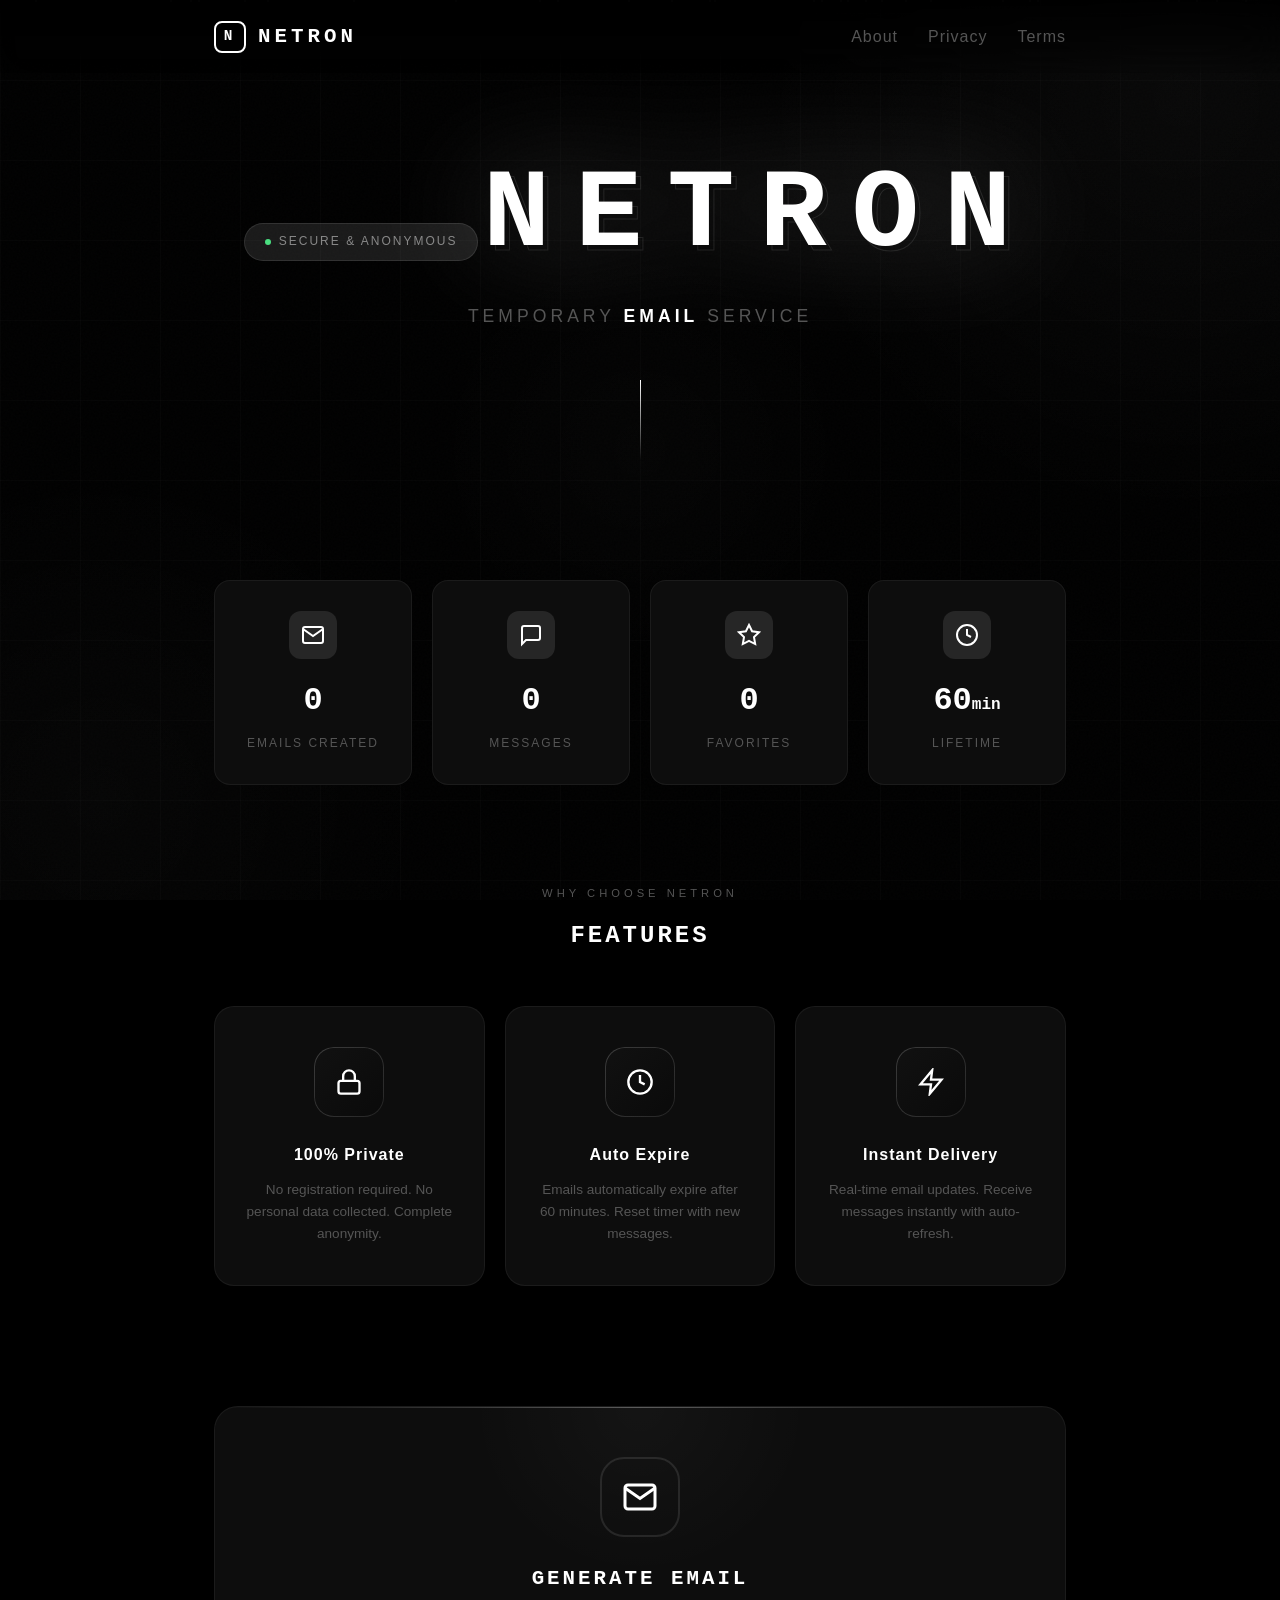
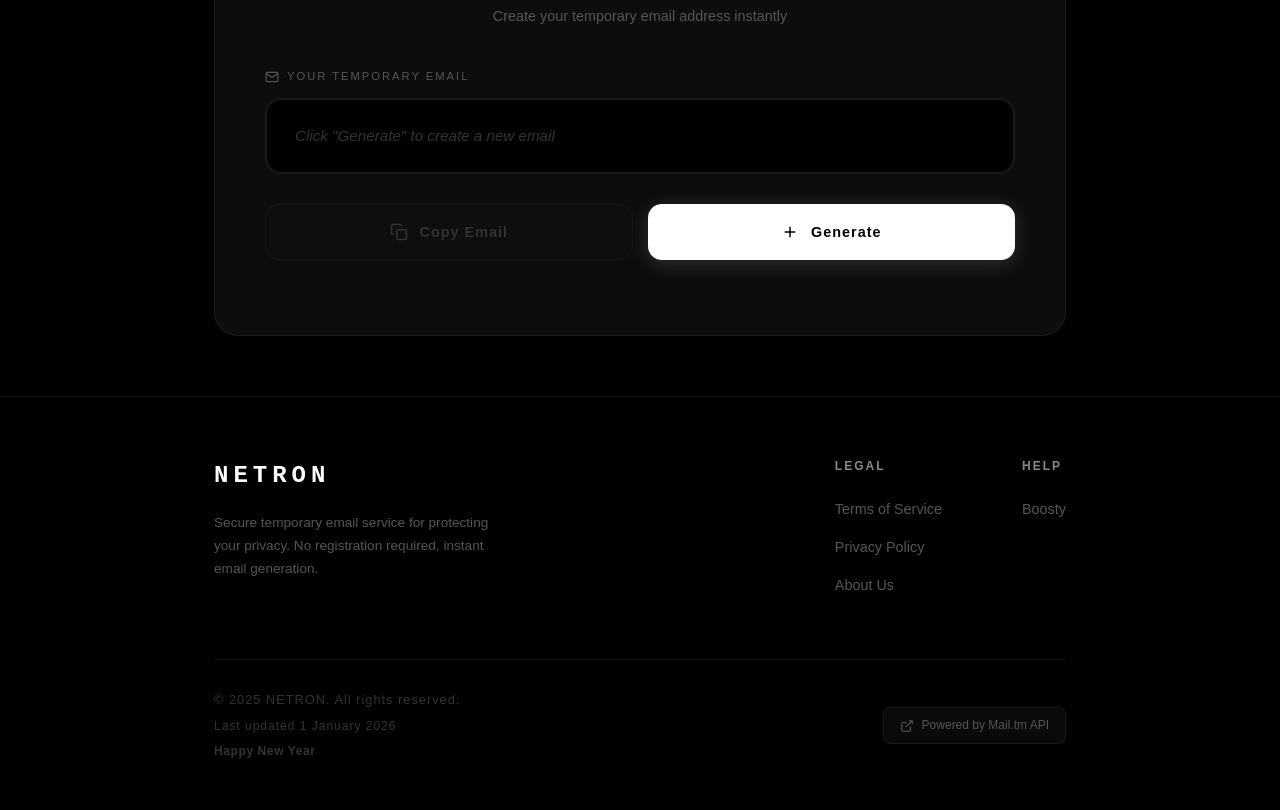
==== commit 5d84ad14: "Add files via upload" ====
--- a/index.html
+++ b/index.html
@@ -3,6 +3,25 @@
 <head>
     <meta charset="UTF-8">
     <meta name="viewport" content="width=device-width, initial-scale=1.0">
+    <meta name="description" content="NETRON — temporary email service with auto-expire and real-time inbox." />
+
+    <link rel="preconnect" href="https://fonts.googleapis.com">
+    <link rel="preconnect" href="https://fonts.gstatic.com" crossorigin>
+
+    <meta http-equiv="Content-Security-Policy"
+          content="
+default-src 'self';
+connect-src https://api.mail.tm;
+img-src 'self' data: https:;
+style-src 'self' 'unsafe-inline' https://fonts.googleapis.com;
+font-src https://fonts.gstatic.com;
+script-src 'self' 'unsafe-inline';
+base-uri 'none';
+object-src 'none';
+frame-ancestors 'none';
+form-action 'none';
+" />
+
     <title>Netron</title>
     <link href="https://fonts.googleapis.com/css2?family=Orbitron:wght@400;500;600;700;800;900&family=Inter:wght@300;400;500;600;700&family=JetBrains+Mono:wght@400;500&display=swap" rel="stylesheet">
     <style>
@@ -265,6 +284,20 @@
             cursor: pointer;
         }
 
+        .header-nav-link {
+            background: transparent;
+            border: 0;
+            padding: 0;
+            font: inherit;
+        }
+
+        .header-nav-link:focus-visible {
+            outline: 2px solid rgba(255,255,255,0.25);
+            outline-offset: 6px;
+            border-radius: 10px;
+        }
+
+
         .header-nav-link::after {
             content: '';
             position: absolute;
@@ -1926,7 +1959,110 @@
                 padding: 15px 20px;
             }
         }
-    </style>
+    
+
+        /* Global banner (offline / error state) */
+        .global-banner {
+            position: fixed;
+            top: 90px;
+            left: 50%;
+            transform: translateX(-50%);
+            width: calc(100% - 48px);
+            max-width: 900px;
+            z-index: 1500;
+            display: none;
+        }
+        .global-banner.show { display: block; animation: fadeInDown 0.25s ease; }
+        .global-banner-content {
+            background: rgba(0,0,0,0.9);
+            border: 1px solid var(--border-secondary);
+            border-radius: 14px;
+            padding: 14px 16px;
+            display: flex;
+            gap: 12px;
+            align-items: center;
+            justify-content: space-between;
+            backdrop-filter: blur(16px);
+            -webkit-backdrop-filter: blur(16px);
+        }
+        .global-banner-text { color: var(--text-secondary); font-size: 0.85rem; }
+        .global-banner-actions { display: flex; gap: 10px; flex-shrink: 0; }
+        .global-banner-btn {
+            border: 1px solid var(--border-secondary);
+            background: var(--bg-tertiary);
+            color: var(--text-secondary);
+            padding: 10px 12px;
+            border-radius: 10px;
+            cursor: pointer;
+            font: inherit;
+            font-size: 0.82rem;
+            transition: all 0.2s ease;
+        }
+        .global-banner-btn:hover { background: var(--accent-dim); color: var(--text-primary); }
+        .global-banner-btn.secondary { opacity: 0.8; }
+
+        /* Inbox controls */
+        .inbox-controls {
+            display: flex;
+            gap: 12px;
+            align-items: center;
+            flex: 1;
+            justify-content: flex-end;
+        }
+        .inbox-search { flex: 1; max-width: 340px; }
+        .inbox-search-input {
+            width: 100%;
+            height: 42px;
+            border-radius: 12px;
+            border: 1px solid var(--border-secondary);
+            background: var(--bg-secondary);
+            color: var(--text-primary);
+            padding: 0 14px;
+            outline: none;
+            font-size: 0.85rem;
+        }
+        .inbox-search-input::placeholder { color: var(--text-muted); }
+        .inbox-search-input:focus { border-color: var(--border-hover); box-shadow: 0 0 0 4px rgba(255,255,255,0.04); }
+
+        .inbox-toggle {
+            height: 42px;
+            padding: 0 14px;
+            border-radius: 12px;
+            border: 1px solid var(--border-secondary);
+            background: var(--bg-secondary);
+            color: var(--text-secondary);
+            cursor: pointer;
+            display: inline-flex;
+            align-items: center;
+            gap: 10px;
+            font-size: 0.85rem;
+            transition: all 0.2s ease;
+            white-space: nowrap;
+        }
+        .inbox-toggle .dot {
+            width: 10px;
+            height: 10px;
+            border-radius: 50%;
+            background: var(--success);
+            box-shadow: 0 0 10px rgba(74, 222, 128, 0.45);
+        }
+        .inbox-toggle[aria-pressed="false"] .dot {
+            background: var(--danger);
+            box-shadow: 0 0 10px rgba(248, 113, 113, 0.45);
+        }
+        .inbox-toggle:hover { background: var(--accent-dim); color: var(--text-primary); border-color: var(--border-hover); }
+
+        @media (max-width: 768px) {
+            .inbox-controls { flex-direction: column; align-items: stretch; }
+            .inbox-search { max-width: 100%; }
+            .global-banner { top: 80px; }
+        }
+
+</style>
+
+    <meta name="theme-color" content="#000000">
+    <link rel="manifest" href="manifest.webmanifest">
+
 </head>
 <body>
     <!-- Background -->
@@ -1950,14 +2086,26 @@
                         <div class="header-logo-icon">N</div>
                         NETRON
                     </a>
-                    <nav class="header-nav">
-                        <span class="header-nav-link" onclick="openModal('about')">About</span>
-                        <span class="header-nav-link" onclick="openModal('privacy')">Privacy</span>
-                        <span class="header-nav-link" onclick="openModal('terms')">Terms</span>
+                    <nav class="header-nav" aria-label="Site">
+                        <button class="header-nav-link" type="button" onclick="openModal('about')">About</button>
+                        <button class="header-nav-link" type="button" onclick="openModal('privacy')">Privacy</button>
+                        <button class="header-nav-link" type="button" onclick="openModal('terms')">Terms</button>
                     </nav>
                 </div>
             </div>
         </header>
+
+    <!-- Global Status Banner -->
+    <div class="global-banner" id="globalBanner" aria-live="polite" aria-atomic="true">
+        <div class="global-banner-content">
+            <div class="global-banner-text" id="globalBannerText">Connection issue.</div>
+            <div class="global-banner-actions">
+                <button class="global-banner-btn" type="button" id="globalBannerRetry">Retry</button>
+                <button class="global-banner-btn secondary" type="button" id="globalBannerDismiss">Dismiss</button>
+            </div>
+        </div>
+    </div>
+
 
         <!-- Hero Section -->
         <section class="hero">
@@ -2178,6 +2326,17 @@
                             <h3 class="inbox-title" id="inboxTitle">INBOX</h3>
                             <span class="inbox-count" id="inboxCount">0 messages</span>
                         </div>
+
+                        <div class="inbox-controls">
+                            <div class="inbox-search">
+                                <input id="inboxSearch" class="inbox-search-input" type="search" placeholder="Search: from, subject, preview" autocomplete="off" />
+                            </div>
+                            <button class="inbox-toggle" type="button" id="autoRefreshToggle" aria-pressed="true" title="Toggle auto-refresh">
+                                <span class="dot"></span>
+                                Auto-refresh: ON
+                            </button>
+                        </div>
+
                         <div class="inbox-actions">
                             <button class="btn-icon" onclick="selectAll()" title="Select All">
                                 <svg viewBox="0 0 24 24" fill="none" stroke="currentColor" stroke-width="2">
@@ -2268,7 +2427,7 @@
                 <div class="footer-bottom">
                     <p class="footer-copyright">
   © 2025 NETRON. All rights reserved.
-  <span class="footer-updated">Last updated 26 December 2025</span>
+  <span class="footer-updated">Last updated 1 January 2026<br><span class="ny-hny">Happy New Year</span></span>
 </p>
                     <div class="footer-api">
                         <svg viewBox="0 0 24 24" fill="none" stroke="currentColor" stroke-width="2">
@@ -2284,7 +2443,7 @@
     </div>
 
     <!-- Message Modal -->
-    <div class="modal-overlay" id="messageModal">
+    <div class="modal-overlay" id="messageModal" role="dialog" aria-modal="true" aria-labelledby="modalSubject">
         <div class="modal-container">
             <div class="modal-header">
                 <h3 class="modal-title" id="modalSubject">Subject</h3>
@@ -2324,10 +2483,10 @@
     </div>
 
     <!-- Terms Modal -->
-    <div class="modal-overlay" id="termsModal">
+    <div class="modal-overlay" id="termsModal" role="dialog" aria-modal="true" aria-labelledby="termsTitle">
         <div class="modal-container" style="max-width: 750px;">
             <div class="modal-header">
-                <h3 class="modal-title">Terms of Service</h3>
+                <h3 class="modal-title" id="termsTitle">Terms of Service</h3>
                 <button class="modal-close" onclick="closeModal('terms')">&times;</button>
             </div>
             <div class="legal-content">
@@ -2409,10 +2568,10 @@
     </div>
 
     <!-- Privacy Modal -->
-    <div class="modal-overlay" id="privacyModal">
+    <div class="modal-overlay" id="privacyModal" role="dialog" aria-modal="true" aria-labelledby="privacyTitle">
         <div class="modal-container" style="max-width: 750px;">
             <div class="modal-header">
-                <h3 class="modal-title">Privacy Policy</h3>
+                <h3 class="modal-title" id="privacyTitle">Privacy Policy</h3>
                 <button class="modal-close" onclick="closeModal('privacy')">&times;</button>
             </div>
             <div class="legal-content">
@@ -2479,10 +2638,10 @@
     </div>
 
     <!-- About Modal -->
-    <div class="modal-overlay" id="aboutModal">
+    <div class="modal-overlay" id="aboutModal" role="dialog" aria-modal="true" aria-labelledby="aboutTitle">
         <div class="modal-container" style="max-width: 750px;">
             <div class="modal-header">
-                <h3 class="modal-title">About NETRON</h3>
+                <h3 class="modal-title" id="aboutTitle">About NETRON</h3>
                 <button class="modal-close" onclick="closeModal('about')">&times;</button>
             </div>
             <div class="legal-content">
@@ -2587,6 +2746,9 @@
 let selectedMessages = new Set();
 let currentTab = 'inbox';
 let currentMessageId = null;
+let autoRefreshEnabled = true;
+let searchQuery = '';
+
 
 // Stats
 let stats = {
@@ -2600,6 +2762,39 @@
     initHeaderScroll();
     updateStats();
     restoreSession();
+
+    // Inbox controls
+    const searchInput = document.getElementById('inboxSearch');
+    if (searchInput) {
+        searchInput.addEventListener('input', (e) => {
+            searchQuery = String(e.target.value || '');
+            selectedMessages.clear();
+            updateBatchActions();
+            displayMessages();
+        });
+    }
+
+    const autoToggle = document.getElementById('autoRefreshToggle');
+    if (autoToggle) {
+        const updateToggleUI = () => {
+            autoToggle.setAttribute('aria-pressed', String(autoRefreshEnabled));
+            autoToggle.innerHTML = `<span class="dot"></span> Auto-refresh: ${autoRefreshEnabled ? 'ON' : 'OFF'}`;
+        };
+        updateToggleUI();
+        autoToggle.addEventListener('click', () => {
+            autoRefreshEnabled = !autoRefreshEnabled;
+            updateToggleUI();
+            if (autoRefreshEnabled) startAutoRefresh();
+            else stopAutoRefresh();
+            showNotification(autoRefreshEnabled ? 'Auto-refresh enabled' : 'Auto-refresh disabled');
+        });
+    }
+
+    // Online/offline banner
+    updateOnlineStatusBanner();
+    window.addEventListener('online', updateOnlineStatusBanner);
+    window.addEventListener('offline', updateOnlineStatusBanner);
+
 });
 
 // ==================== SESSION MANAGEMENT ====================
@@ -2648,53 +2843,19 @@
         });
 
         if (!res.ok) {
-            const reauthorized = await reauthorize();
-            if (!reauthorized) {
-                clearSession();
-                return;
-            }
+            clearSession();
+            showNotification('Session expired. Generate a new email.');
+            return;
         }
 
         restoreUI();
 
     } catch (error) {
         console.error('Error validating session:', error);
-        const reauthorized = await reauthorize();
-        if (!reauthorized) {
-            clearSession();
-        } else {
-            restoreUI();
-        }
+        clearSession();
     }
 }
 
-async function reauthorize() {
-    if (!currentAccount || !currentAccount.email || !currentAccount.password) {
-        return false;
-    }
-
-    try {
-        const tokenRes = await fetch(`${API_URL}/token`, {
-            method: 'POST',
-            headers: { 'Content-Type': 'application/json' },
-            body: JSON.stringify({
-                address: currentAccount.email,
-                password: currentAccount.password
-            })
-        });
-
-        if (!tokenRes.ok) return false;
-
-        const tokenData = await tokenRes.json();
-        token = tokenData.token;
-        saveSession();
-        return true;
-
-    } catch (error) {
-        console.error('Reauthorization failed:', error);
-        return false;
-    }
-}
 
 function restoreUI() {
     const emailBox = document.getElementById('emailAddress');
@@ -2798,7 +2959,7 @@
 
         const tokenData = await tokenRes.json();
         token = tokenData.token;
-        currentAccount = { id: accountData.id, email, password };
+        currentAccount = { id: accountData.id, email };
 
         timeRemaining = EMAIL_LIFETIME;
         saveSession();
@@ -2901,8 +3062,14 @@
 }
 
 // ==================== INBOX ====================
+function stopAutoRefresh() {
+    if (refreshIntervalId) clearInterval(refreshIntervalId);
+    refreshIntervalId = null;
+}
+
 function startAutoRefresh() {
     if (refreshIntervalId) clearInterval(refreshIntervalId);
+    if (!autoRefreshEnabled) return;
     refreshIntervalId = setInterval(refreshInbox, REFRESH_INTERVAL);
 }
 
@@ -2919,12 +3086,9 @@
 
         if (!res.ok) {
             if (res.status === 401) {
-                const reauthorized = await reauthorize();
-                if (reauthorized) {
-                    return refreshInbox();
-                } else {
-                    throw new Error('Session expired');
-                }
+                clearSession();
+                expireEmail();
+                return;
             }
             throw new Error('Failed to fetch messages');
         }
@@ -2958,9 +3122,7 @@
 
 function displayMessages() {
     const list = document.getElementById('messageList');
-    const displayList = currentTab === 'inbox'
-        ? messages
-        : messages.filter(m => favorites.includes(m.id));
+    const displayList = getDisplayList();
 
     document.getElementById('inboxTitle').textContent = currentTab === 'inbox' ? 'INBOX' : 'FAVORITES';
     document.getElementById('inboxCount').textContent = `${displayList.length} message${displayList.length !== 1 ? 's' : ''}`;
@@ -3033,6 +3195,22 @@
     displayMessages();
 }
 
+
+
+function getDisplayList() {
+    const baseList = currentTab === 'inbox' ? messages : messages.filter(m => favorites.includes(m.id));
+    const q = (searchQuery || '').trim().toLowerCase();
+    if (!q) return baseList;
+
+    return baseList.filter(m => {
+        const from = (m.from && m.from.address) ? String(m.from.address).toLowerCase() : '';
+        const subject = String(m.subject || '').toLowerCase();
+        const intro = String(m.intro || '').toLowerCase();
+        return from.includes(q) || subject.includes(q) || intro.includes(q);
+    });
+}
+
+
 // ==================== MESSAGE SELECTION ====================
 function toggleSelect(event, id) {
     event.stopPropagation();
@@ -3048,7 +3226,7 @@
 }
 
 function selectAll() {
-    const displayList = currentTab === 'inbox' ? messages : messages.filter(m => favorites.includes(m.id));
+    const displayList = getDisplayList();
     const allSelected = selectedMessages.size === displayList.length && displayList.length > 0;
 
     if (allSelected) {
@@ -3159,32 +3337,9 @@
         // Обработка HTML контента
         let content = message.html || `<pre style="white-space: pre-wrap;">${escapeHtml(message.text)}</pre>` || '<em>Empty message</em>';
 
-        // Создаем временный элемент для обработки HTML
-        const tempDiv = document.createElement('div');
-        tempDiv.innerHTML = content;
-
-        // Находим все ссылки и исправляем/добавляем атрибуты
-        const links = tempDiv.querySelectorAll('a');
-        links.forEach(link => {
-            let originalHref = link.getAttribute('href');
-            if (originalHref) {
-                // Исправляем ссылки без протокола
-                if (!originalHref.match(/^[a-zA-Z0-9.+-]+:/i) && !originalHref.startsWith('#') && !originalHref.startsWith('javascript:') && !originalHref.startsWith('mailto:') && !originalHref.startsWith('tel:')) {
-                    if (originalHref.startsWith('//')) {
-                        // Protocol-relative: добавляем https:
-                        link.setAttribute('href', 'https:' + originalHref);
-                    } else {
-                        // Без протокола (например, "example.com" или "/path"): добавляем https:// и убираем ведущие /
-                        link.setAttribute('href', 'https://' + originalHref.replace(/^\/+/, ''));
-                    }
-                }
-                // Добавляем target и rel для безопасности
-                link.setAttribute('target', '_blank');
-                link.setAttribute('rel', 'noopener noreferrer');
-            }
-        });
-
-        document.getElementById('modalContent').innerHTML = tempDiv.innerHTML;
+        // Обработка HTML контента (sanitized)
+        const safeHtml = sanitizeAndEnhanceEmailHtml(content);
+        document.getElementById('modalContent').innerHTML = safeHtml;
 
         const favBtn = document.getElementById('modalFavBtn');
         favBtn.style.color = favorites.includes(id) ? 'var(--warning)' : '';
@@ -3229,19 +3384,45 @@
 }
 
 // ==================== MODALS ====================
+let lastFocusedElement = null;
+
+function focusFirstInModal(modalEl) {
+    const focusable = modalEl.querySelectorAll(
+        'button, [href], input, select, textarea, [tabindex]:not([tabindex="-1"])'
+    );
+    const first = focusable[0];
+    if (first && typeof first.focus === 'function') first.focus();
+    else if (typeof modalEl.focus === 'function') modalEl.focus();
+}
+
 function openModal(type) {
     const modalId = type + 'Modal';
-    document.getElementById(modalId).classList.add('active');
+    const modal = document.getElementById(modalId);
+    if (!modal) return;
+
+    lastFocusedElement = document.activeElement;
+
+    modal.classList.add('active');
     document.body.style.overflow = 'hidden';
+
+    modal.setAttribute('tabindex', '-1');
+    setTimeout(() => focusFirstInModal(modal), 0);
 }
 
 function closeModal(type) {
     const modalId = type + 'Modal';
-    document.getElementById(modalId).classList.remove('active');
+    const modal = document.getElementById(modalId);
+    if (!modal) return;
+
+    modal.classList.remove('active');
     document.body.style.overflow = '';
 
     if (type === 'message') {
         currentMessageId = null;
+    }
+
+    if (lastFocusedElement && typeof lastFocusedElement.focus === 'function') {
+        lastFocusedElement.focus();
     }
 }
 
@@ -3261,6 +3442,51 @@
         document.body.style.overflow = '';
     }
 });
+
+
+
+// ==================== GLOBAL BANNER (OFFLINE / ERROR) ====================
+let lastBannerMessage = '';
+
+function showGlobalBanner(message, { retry = null } = {}) {
+    const banner = document.getElementById('globalBanner');
+    const text = document.getElementById('globalBannerText');
+    const retryBtn = document.getElementById('globalBannerRetry');
+    const dismissBtn = document.getElementById('globalBannerDismiss');
+
+    if (!banner || !text || !retryBtn || !dismissBtn) return;
+
+    lastBannerMessage = message;
+    text.textContent = message;
+    banner.classList.add('show');
+
+    // prevent stacking handlers
+    retryBtn.onclick = null;
+    dismissBtn.onclick = null;
+
+    retryBtn.onclick = async () => {
+        if (typeof retry === 'function') await retry();
+        else await refreshInbox();
+    };
+
+    dismissBtn.onclick = () => hideGlobalBanner();
+}
+
+function hideGlobalBanner() {
+    const banner = document.getElementById('globalBanner');
+    if (!banner) return;
+    banner.classList.remove('show');
+}
+
+function updateOnlineStatusBanner() {
+    if (!navigator.onLine) {
+        showGlobalBanner('No internet connection. Check network and retry.', { retry: () => refreshInbox() });
+    } else {
+        // don't force-hide if last message is about API errors; only hide offline banner
+        if (lastBannerMessage.includes('No internet')) hideGlobalBanner();
+    }
+}
+
 
 // ==================== UTILITY FUNCTIONS ====================
 function copyEmail() {
@@ -3345,6 +3571,65 @@
     return div.innerHTML;
 }
 
+function sanitizeAndEnhanceEmailHtml(rawHtml) {
+    const parser = new DOMParser();
+    const doc = parser.parseFromString(String(rawHtml || ''), 'text/html');
+
+    const bannedTags = [
+        'script', 'iframe', 'object', 'embed', 'link', 'meta', 'base',
+        'form', 'input', 'button', 'textarea', 'select', 'option'
+    ];
+    bannedTags.forEach(tag => {
+        doc.querySelectorAll(tag).forEach(el => el.remove());
+    });
+
+    const isBadUrl = (url) => {
+        const u = String(url || '').trim().toLowerCase();
+        return u.startsWith('javascript:') || u.startsWith('data:text/html') || u.startsWith('vbscript:');
+    };
+
+    const all = doc.body.querySelectorAll('*');
+    all.forEach(el => {
+        [...el.attributes].forEach(attr => {
+            const name = attr.name.toLowerCase();
+            const value = attr.value;
+
+            if (name.startsWith('on')) el.removeAttribute(attr.name);
+            if (name === 'srcdoc') el.removeAttribute(attr.name);
+
+            if (name === 'href' || name === 'src' || name === 'xlink:href') {
+                if (isBadUrl(value)) el.removeAttribute(attr.name);
+            }
+
+            if (name === 'style' && /expression\(|url\(|@import/i.test(value)) {
+                el.removeAttribute('style');
+            }
+        });
+
+        if (el.tagName === 'A') {
+            let href = el.getAttribute('href') || '';
+            if (href && !href.match(/^[a-zA-Z0-9.+-]+:/i) && !href.startsWith('#') && !href.startsWith('mailto:') && !href.startsWith('tel:')) {
+                if (href.startsWith('//')) href = 'https:' + href;
+                else href = 'https://' + href.replace(/^\/+/, '');
+                el.setAttribute('href', href);
+            }
+            el.setAttribute('target', '_blank');
+            el.setAttribute('rel', 'noopener noreferrer');
+        }
+
+        if (el.tagName === 'IMG') {
+            el.setAttribute('loading', 'lazy');
+            el.setAttribute('decoding', 'async');
+            el.setAttribute('referrerpolicy', 'no-referrer');
+            const src = el.getAttribute('src');
+            if (isBadUrl(src)) el.removeAttribute('src');
+        }
+    });
+
+    return doc.body.innerHTML;
+}
+
+
 function scrollToGenerator() {
     document.querySelector('.generator-section').scrollIntoView({ behavior: 'smooth' });
 }
@@ -3354,6 +3639,100 @@
         saveSession();
     }
 });
+
+
+// ==================== PWA (MINIMAL) ====================
+if ('serviceWorker' in navigator) {
+    window.addEventListener('load', () => {
+        navigator.serviceWorker.register('./sw.js').catch(() => {
+            // ignore
+        });
+    });
+}
+</script>
+
+<!-- New Year snow effect (overlay) -->
+<style id="ny-snow-style">
+  #ny-snow{
+    position:fixed;
+    inset:0;
+    pointer-events:none;
+    overflow:hidden;
+    z-index:2147483647;
+  }
+  .ny-flake{
+    position:absolute;
+    top:-12vh;
+    left:0;
+    will-change: transform;
+    color: rgba(255,255,255,var(--a,0.9));
+    font-size: var(--s,18px);
+    text-shadow: 0 2px 10px rgba(255,255,255,0.15);
+    filter: drop-shadow(0 2px 6px rgba(0,0,0,0.25));
+    animation: ny-fall var(--d,10s) linear infinite;
+    animation-delay: var(--dl,0s);
+    transform: translate3d(var(--x,0px), -10vh, 0) rotate(0deg);
+    user-select:none;
+  }
+  @keyframes ny-fall{
+    0%{ transform: translate3d(var(--x,0px), -10vh, 0) rotate(0deg); }
+    100%{ transform: translate3d(calc(var(--x,0px) + var(--dr,0px)), 110vh, 0) rotate(360deg); }
+  }
+  @media (prefers-reduced-motion: reduce){
+    #ny-snow{display:none !important;}
+  }
+
+  /* Footer New Year text */
+  .ny-hny{
+    display:block;
+    margin-top:6px;
+    font-weight:600;
+    letter-spacing:0.6px;
+  }
+</style>
+
+<script id="ny-snow-script">
+(() => {
+  const reduced = window.matchMedia && window.matchMedia('(prefers-reduced-motion: reduce)').matches;
+  if (reduced) return;
+
+  function init(){
+    if (document.getElementById('ny-snow')) return;
+
+    const wrap = document.createElement('div');
+    wrap.id = 'ny-snow';
+    document.body.appendChild(wrap);
+
+    const count = Math.min(120, Math.max(50, Math.round((window.innerWidth * window.innerHeight) / 18000)));
+    const chars = ['❄','❅','❆'];
+
+    for (let i=0;i<count;i++){
+      const f = document.createElement('div');
+      f.className = 'ny-flake';
+      f.textContent = chars[(Math.random()*chars.length)|0];
+
+      const left = Math.random() * 100;
+      const size = 12 + Math.random() * 18;
+      const dur  = 7 + Math.random() * 10;
+      const delay = -Math.random() * dur;
+      const drift = (Math.random()*120 - 60);
+      const alpha = 0.55 + Math.random() * 0.45;
+
+      f.style.left = left + 'vw';
+      f.style.setProperty('--s', size + 'px');
+      f.style.setProperty('--d', dur + 's');
+      f.style.setProperty('--dl', delay + 's');
+      f.style.setProperty('--dr', drift + 'px');
+      f.style.setProperty('--a', alpha.toFixed(2));
+      f.style.setProperty('--x', (Math.random()*30 - 15) + 'px');
+
+      wrap.appendChild(f);
+    }
+  }
+
+  if (document.readyState === 'loading') document.addEventListener('DOMContentLoaded', init, { once:true });
+  else init();
+})();
 </script>
 </body>
 </html>
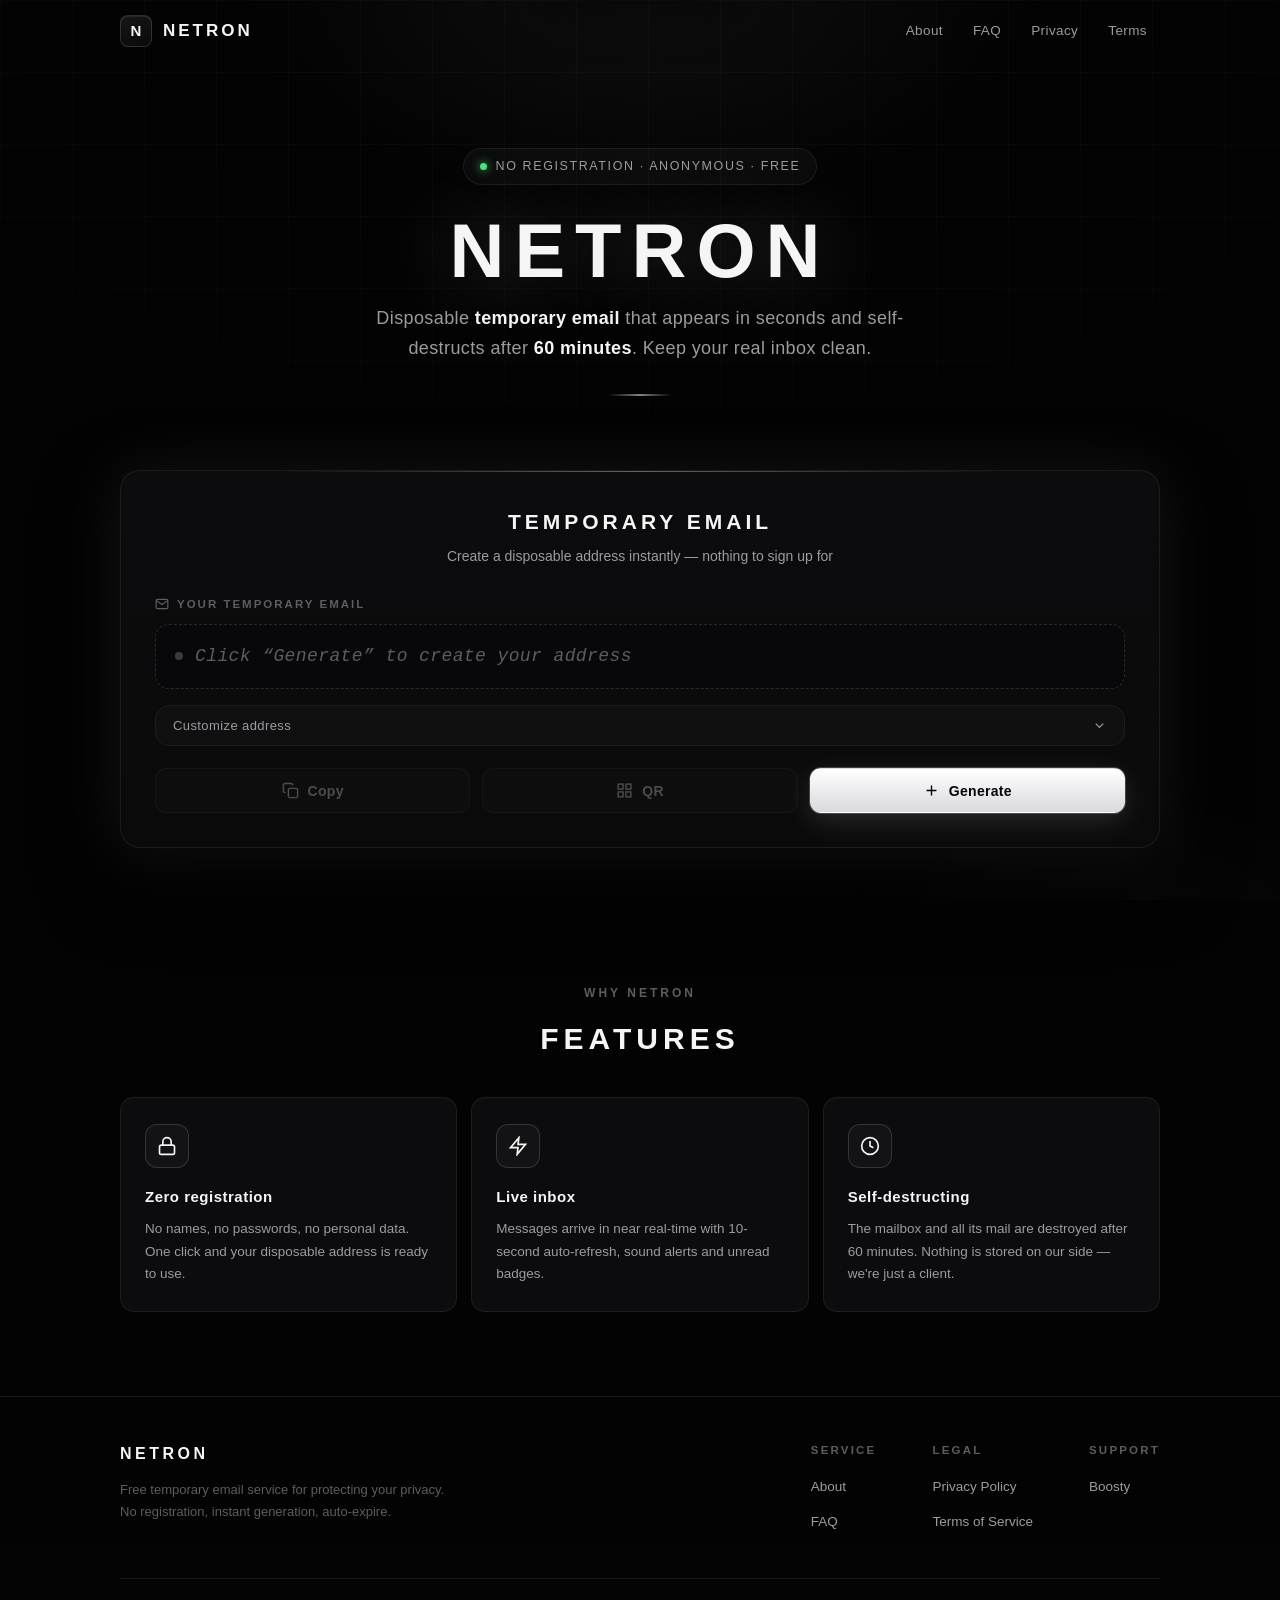
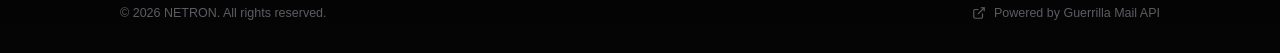
==== commit 1df43be9: "Rebuild: switch to Guerrilla Mail API, multi-page site, new design - Fix dead inbox: mail.tm removed" ====
--- a/index.html
+++ b/index.html
@@ -1,2423 +1,294 @@
 <!DOCTYPE html>
-<html lang="ru">
+<html lang="en">
 <head>
     <meta charset="UTF-8">
     <meta name="viewport" content="width=device-width, initial-scale=1.0">
-    <meta name="description" content="NETRON — temporary email service with auto-expire and real-time inbox." />
+    <meta name="description" content="NETRON — free temporary email service. Instant disposable address, live inbox, auto-expire after 60 minutes. No registration.">
+    <title>NETRON — Temp Mail</title>
 
     <link rel="preconnect" href="https://fonts.googleapis.com">
     <link rel="preconnect" href="https://fonts.gstatic.com" crossorigin>
+    <link rel="icon" type="image/svg+xml" href="favicon.svg">
+    <link rel="manifest" href="manifest.webmanifest">
+    <meta name="theme-color" content="#030303">
 
     <meta http-equiv="Content-Security-Policy"
           content="
 default-src 'self';
-connect-src https://api.mail.tm;
+connect-src https://api.guerrillamail.com https://www.guerrillamail.com;
 img-src 'self' data: https:;
 style-src 'self' 'unsafe-inline' https://fonts.googleapis.com;
 font-src https://fonts.gstatic.com;
-script-src 'self' 'unsafe-inline';
+script-src 'self';
 base-uri 'none';
 object-src 'none';
 frame-ancestors 'none';
 form-action 'none';
 " />
 
-    <title>Netron</title>
-    <link href="https://fonts.googleapis.com/css2?family=Orbitron:wght@400;500;600;700;800;900&family=Inter:wght@300;400;500;600;700&family=JetBrains+Mono:wght@400;500&display=swap" rel="stylesheet">
-    <style>
-        :root {
-            --bg-primary: #000000;
-            --bg-secondary: #0a0a0a;
-            --bg-tertiary: #111111;
-            --bg-card: #0d0d0d;
-            --border-primary: rgba(255, 255, 255, 0.06);
-            --border-secondary: rgba(255, 255, 255, 0.1);
-            --border-hover: rgba(255, 255, 255, 0.2);
-            --text-primary: #ffffff;
-            --text-secondary: #888888;
-            --text-tertiary: #555555;
-            --text-muted: #333333;
-            --accent: #ffffff;
-            --accent-dim: rgba(255, 255, 255, 0.1);
-            --success: #4ade80;
-            --warning: #fbbf24;
-            --danger: #f87171;
-        }
-
-        * {
-            margin: 0;
-            padding: 0;
-            box-sizing: border-box;
-            scrollbar-width: none;
-            -ms-overflow-style: none;
-        }
-
-        *::-webkit-scrollbar {
-            display: none;
-        }
-
-        html {
-            scroll-behavior: smooth;
-        }
-
-        body {
-            font-family: 'Inter', -apple-system, BlinkMacSystemFont, sans-serif;
-            background: var(--bg-primary);
-            min-height: 100vh;
-            color: var(--text-primary);
-            overflow-x: hidden;
-            line-height: 1.6;
-        }
-
-        /* ==================== ANIMATED BACKGROUND ==================== */
-        .bg-container {
-            position: fixed;
-            top: 0;
-            left: 0;
-            width: 100%;
-            height: 100%;
-            pointer-events: none;
-            z-index: 0;
-            overflow: hidden;
-        }
-
-        .bg-grid {
-            position: absolute;
-            top: 0;
-            left: 0;
-            width: 100%;
-            height: 100%;
-            background-image:
-                linear-gradient(rgba(255,255,255,0.015) 1px, transparent 1px),
-                linear-gradient(90deg, rgba(255,255,255,0.015) 1px, transparent 1px);
-            background-size: 80px 80px;
-            animation: gridMove 30s linear infinite;
-        }
-
-        @keyframes gridMove {
-            0% { transform: translate(0, 0); }
-            100% { transform: translate(80px, 80px); }
-        }
-
-        .bg-gradient-1 {
-            position: absolute;
-            width: 1000px;
-            height: 1000px;
-            border-radius: 50%;
-            background: radial-gradient(circle, rgba(255,255,255,0.03) 0%, transparent 60%);
-            top: -400px;
-            right: -400px;
-            animation: float1 25s ease-in-out infinite;
-        }
-
-        .bg-gradient-2 {
-            position: absolute;
-            width: 800px;
-            height: 800px;
-            border-radius: 50%;
-            background: radial-gradient(circle, rgba(255,255,255,0.02) 0%, transparent 60%);
-            bottom: -300px;
-            left: -300px;
-            animation: float2 20s ease-in-out infinite;
-        }
-
-        .bg-gradient-3 {
-            position: absolute;
-            width: 600px;
-            height: 600px;
-            border-radius: 50%;
-            background: radial-gradient(circle, rgba(255,255,255,0.015) 0%, transparent 50%);
-            top: 50%;
-            left: 50%;
-            transform: translate(-50%, -50%);
-            animation: pulse3 15s ease-in-out infinite;
-        }
-
-        @keyframes float1 {
-            0%, 100% { transform: translate(0, 0) scale(1); }
-            25% { transform: translate(-50px, 30px) scale(1.05); }
-            50% { transform: translate(-30px, 60px) scale(1); }
-            75% { transform: translate(20px, 30px) scale(0.95); }
-        }
-
-        @keyframes float2 {
-            0%, 100% { transform: translate(0, 0) scale(1); }
-            33% { transform: translate(40px, -40px) scale(1.05); }
-            66% { transform: translate(20px, 20px) scale(0.95); }
-        }
-
-        @keyframes pulse3 {
-            0%, 100% { transform: translate(-50%, -50%) scale(1); opacity: 0.5; }
-            50% { transform: translate(-50%, -50%) scale(1.2); opacity: 1; }
-        }
-
-        /* Particles */
-        .particles {
-            position: absolute;
-            width: 100%;
-            height: 100%;
-        }
-
-        .particle {
-            position: absolute;
-            width: 2px;
-            height: 2px;
-            background: rgba(255, 255, 255, 0.3);
-            border-radius: 50%;
-            animation: particleFloat 20s linear infinite;
-        }
-
-        @keyframes particleFloat {
-            0% { transform: translateY(100vh) rotate(0deg); opacity: 0; }
-            10% { opacity: 1; }
-            90% { opacity: 1; }
-            100% { transform: translateY(-100vh) rotate(720deg); opacity: 0; }
-        }
-
-        /* Scanlines */
-        .scanlines {
-            position: absolute;
-            top: 0;
-            left: 0;
-            width: 100%;
-            height: 100%;
-            background: repeating-linear-gradient(
-                0deg,
-                transparent,
-                transparent 2px,
-                rgba(0, 0, 0, 0.1) 2px,
-                rgba(0, 0, 0, 0.1) 4px
-            );
-            opacity: 0.3;
-        }
-
-        /* Noise overlay */
-        .noise {
-            position: absolute;
-            top: 0;
-            left: 0;
-            width: 100%;
-            height: 100%;
-            opacity: 0.02;
-            background-image: url("data:image/svg+xml,%3Csvg viewBox='0 0 512 512' xmlns='http://www.w3.org/2000/svg'%3E%3Cfilter id='noise'%3E%3CfeTurbulence type='fractalNoise' baseFrequency='0.9' numOctaves='4' stitchTiles='stitch'/%3E%3C/filter%3E%3Crect width='100%25' height='100%25' filter='url(%23noise)'/%3E%3C/svg%3E");
-        }
-
-        /* ==================== MAIN CONTAINER ==================== */
-        .main-container {
-            position: relative;
-            z-index: 1;
-            min-height: 100vh;
-            display: flex;
-            flex-direction: column;
-        }
-
-        .container {
-            max-width: 900px;
-            margin: 0 auto;
-            padding: 0 24px;
-            width: 100%;
-        }
-
-        /* ==================== HEADER ==================== */
-        .header {
-            position: fixed;
-            top: 0;
-            left: 0;
-            right: 0;
-            z-index: 100;
-            padding: 20px 0;
-            background: linear-gradient(180deg, rgba(0,0,0,0.9) 0%, rgba(0,0,0,0.5) 50%, transparent 100%);
-            backdrop-filter: blur(20px);
-            -webkit-backdrop-filter: blur(20px);
-            transition: all 0.3s ease;
-        }
-
-        .header.scrolled {
-            padding: 15px 0;
-            background: rgba(0, 0, 0, 0.95);
-            border-bottom: 1px solid var(--border-primary);
-        }
-
-        .header-content {
-            display: flex;
-            justify-content: space-between;
-            align-items: center;
-        }
-
-        .header-logo {
-            font-family: 'Orbitron', monospace;
-            font-size: 1.3rem;
-            font-weight: 700;
-            letter-spacing: 4px;
-            color: var(--text-primary);
-            text-decoration: none;
-            display: flex;
-            align-items: center;
-            gap: 12px;
-        }
-
-        .header-logo-icon {
-            width: 32px;
-            height: 32px;
-            border: 2px solid var(--text-primary);
-            border-radius: 8px;
-            display: flex;
-            align-items: center;
-            justify-content: center;
-            font-size: 0.9rem;
-            font-weight: 800;
-        }
-
-        .header-nav {
-            display: flex;
-            gap: 30px;
-        }
-
-        .header-nav-link {
-            color: var(--text-tertiary);
-            text-decoration: none;
-            font-size: 0.85rem;
-            font-weight: 500;
-            letter-spacing: 1px;
-            transition: all 0.3s ease;
-            position: relative;
-            cursor: pointer;
-        }
-
-        .header-nav-link {
-            background: transparent;
-            border: 0;
-            padding: 0;
-            font: inherit;
-        }
-
-        .header-nav-link:focus-visible {
-            outline: 2px solid rgba(255,255,255,0.25);
-            outline-offset: 6px;
-            border-radius: 10px;
-        }
-
-
-        .header-nav-link::after {
-            content: '';
-            position: absolute;
-            bottom: -5px;
-            left: 0;
-            width: 0;
-            height: 1px;
-            background: var(--text-primary);
-            transition: width 0.3s ease;
-        }
-
-        .header-nav-link:hover {
-            color: var(--text-primary);
-        }
-
-        .header-nav-link:hover::after {
-            width: 100%;
-        }
-
-        /* ==================== HERO SECTION ==================== */
-        .hero {
-            padding: 160px 0 80px;
-            text-align: center;
-            position: relative;
-        }
-
-        .hero-badge {
-            display: inline-flex;
-            align-items: center;
-            gap: 8px;
-            padding: 8px 20px;
-            background: var(--accent-dim);
-            border: 1px solid var(--border-secondary);
-            border-radius: 100px;
-            font-size: 0.75rem;
-            font-weight: 500;
-            letter-spacing: 2px;
-            text-transform: uppercase;
-            color: var(--text-secondary);
-            margin-bottom: 40px;
-            animation: fadeInDown 0.8s ease;
-        }
-
-        .hero-badge-dot {
-            width: 6px;
-            height: 6px;
-            background: var(--success);
-            border-radius: 50%;
-            animation: pulse 2s ease-in-out infinite;
-        }
-
-        @keyframes pulse {
-            0%, 100% { opacity: 0.5; transform: scale(1); }
-            50% { opacity: 1; transform: scale(1.2); }
-        }
-
-        .hero-title-wrapper {
-            position: relative;
-            display: inline-block;
-            margin-bottom: 30px;
-        }
-
-        .hero-title {
-            font-family: 'Orbitron', monospace;
-            font-size: clamp(3rem, 12vw, 7rem);
-            font-weight: 900;
-            letter-spacing: clamp(8px, 3vw, 25px);
-            text-transform: uppercase;
-            color: var(--text-primary);
-            position: relative;
-            animation: fadeInUp 0.8s ease 0.2s both;
-            line-height: 1;
-        }
-
-        .hero-title::before {
-            content: 'NETRON';
-            position: absolute;
-            top: 0;
-            left: 0;
-            color: transparent;
-            -webkit-text-stroke: 1px rgba(255, 255, 255, 0.1);
-            transform: translate(5px, 5px);
-            z-index: -1;
-        }
-
-        .hero-title-glow {
-            position: absolute;
-            top: 50%;
-            left: 50%;
-            transform: translate(-50%, -50%);
-            font-family: 'Orbitron', monospace;
-            font-size: clamp(3rem, 12vw, 7rem);
-            font-weight: 900;
-            letter-spacing: clamp(8px, 3vw, 25px);
-            color: var(--text-primary);
-            filter: blur(60px);
-            opacity: 0.3;
-            pointer-events: none;
-        }
-
-        .hero-subtitle {
-            font-size: clamp(0.9rem, 2vw, 1.1rem);
-            color: var(--text-tertiary);
-            letter-spacing: 4px;
-            text-transform: uppercase;
-            font-weight: 400;
-            margin-bottom: 50px;
-            animation: fadeInUp 0.8s ease 0.4s both;
-        }
-
-        .hero-subtitle span {
-            color: var(--text-primary);
-            font-weight: 600;
-        }
-
-        .hero-line {
-            width: 1px;
-            height: 80px;
-            background: linear-gradient(180deg, var(--text-primary), transparent);
-            margin: 0 auto;
-            animation: fadeInUp 0.8s ease 0.6s both;
-        }
-
-        @keyframes fadeInDown {
-            from { opacity: 0; transform: translateY(-20px); }
-            to { opacity: 1; transform: translateY(0); }
-        }
-
-        @keyframes fadeInUp {
-            from { opacity: 0; transform: translateY(20px); }
-            to { opacity: 1; transform: translateY(0); }
-        }
-
-        /* ==================== STATS SECTION ==================== */
-        .stats-section {
-            padding: 40px 0;
-        }
-
-        .stats-grid {
-            display: grid;
-            grid-template-columns: repeat(4, 1fr);
-            gap: 20px;
-        }
-
-        .stat-card {
-            background: var(--bg-card);
-            border: 1px solid var(--border-primary);
-            border-radius: 16px;
-            padding: 30px 20px;
-            text-align: center;
-            transition: all 0.4s cubic-bezier(0.175, 0.885, 0.32, 1.275);
-            position: relative;
-            overflow: hidden;
-        }
-
-        .stat-card::before {
-            content: '';
-            position: absolute;
-            top: 0;
-            left: 0;
-            right: 0;
-            height: 1px;
-            background: linear-gradient(90deg, transparent, rgba(255,255,255,0.2), transparent);
-            opacity: 0;
-            transition: opacity 0.3s;
-        }
-
-        .stat-card:hover {
-            transform: translateY(-5px);
-            border-color: var(--border-hover);
-            background: var(--bg-tertiary);
-        }
-
-        .stat-card:hover::before {
-            opacity: 1;
-        }
-
-        .stat-icon {
-            width: 48px;
-            height: 48px;
-            margin: 0 auto 16px;
-            background: var(--accent-dim);
-            border-radius: 12px;
-            display: flex;
-            align-items: center;
-            justify-content: center;
-            color: var(--text-primary);
-        }
-
-        .stat-value {
-            font-family: 'Orbitron', monospace;
-            font-size: 2rem;
-            font-weight: 700;
-            color: var(--text-primary);
-            margin-bottom: 8px;
-        }
-
-        .stat-label {
-            font-size: 0.75rem;
-            color: var(--text-tertiary);
-            text-transform: uppercase;
-            letter-spacing: 2px;
-        }
-
-        /* ==================== FEATURES SECTION ==================== */
-        .features-section {
-            padding: 60px 0;
-        }
-
-        .section-header {
-            text-align: center;
-            margin-bottom: 50px;
-        }
-
-        .section-label {
-            font-size: 0.7rem;
-            color: var(--text-tertiary);
-            letter-spacing: 4px;
-            text-transform: uppercase;
-            margin-bottom: 15px;
-        }
-
-        .section-title {
-            font-family: 'Orbitron', monospace;
-            font-size: 1.5rem;
-            font-weight: 700;
-            letter-spacing: 3px;
-            color: var(--text-primary);
-        }
-
-        .features-grid {
-            display: grid;
-            grid-template-columns: repeat(3, 1fr);
-            gap: 20px;
-        }
-
-        .feature-card {
-            background: var(--bg-card);
-            border: 1px solid var(--border-primary);
-            border-radius: 20px;
-            padding: 40px 30px;
-            text-align: center;
-            transition: all 0.4s ease;
-            position: relative;
-            overflow: hidden;
-        }
-
-        .feature-card::after {
-            content: '';
-            position: absolute;
-            top: -50%;
-            left: -50%;
-            width: 200%;
-            height: 200%;
-            background: radial-gradient(circle, rgba(255,255,255,0.03) 0%, transparent 60%);
-            opacity: 0;
-            transition: opacity 0.5s;
-            pointer-events: none;
-        }
-
-        .feature-card:hover {
-            transform: translateY(-8px);
-            border-color: var(--border-hover);
-        }
-
-        .feature-card:hover::after {
-            opacity: 1;
-        }
-
-        .feature-icon-wrapper {
-            width: 70px;
-            height: 70px;
-            margin: 0 auto 25px;
-            background: linear-gradient(135deg, var(--bg-tertiary), var(--bg-secondary));
-            border: 1px solid var(--border-secondary);
-            border-radius: 20px;
-            display: flex;
-            align-items: center;
-            justify-content: center;
-            position: relative;
-        }
-
-        .feature-icon-wrapper::before {
-            content: '';
-            position: absolute;
-            inset: -1px;
-            border-radius: 20px;
-            padding: 1px;
-            background: linear-gradient(135deg, rgba(255,255,255,0.1), transparent);
-            -webkit-mask: linear-gradient(#fff 0 0) content-box, linear-gradient(#fff 0 0);
-            mask: linear-gradient(#fff 0 0) content-box, linear-gradient(#fff 0 0);
-            -webkit-mask-composite: xor;
-            mask-composite: exclude;
-        }
-
-        .feature-icon {
-            width: 28px;
-            height: 28px;
-            color: var(--text-primary);
-        }
-
-        .feature-title {
-            font-size: 1rem;
-            font-weight: 600;
-            color: var(--text-primary);
-            margin-bottom: 12px;
-            letter-spacing: 1px;
-        }
-
-        .feature-desc {
-            font-size: 0.85rem;
-            color: var(--text-tertiary);
-            line-height: 1.6;
-        }
-
-        /* ==================== EMAIL GENERATOR SECTION ==================== */
-        .generator-section {
-            padding: 60px 0;
-        }
-
-        .generator-wrapper {
-            position: relative;
-        }
-
-        .generator-card {
-            background: var(--bg-card);
-            border: 1px solid var(--border-primary);
-            border-radius: 24px;
-            padding: 50px;
-            position: relative;
-            overflow: hidden;
-        }
-
-        .generator-card::before {
-            content: '';
-            position: absolute;
-            top: 0;
-            left: 0;
-            right: 0;
-            height: 1px;
-            background: linear-gradient(90deg, transparent, rgba(255,255,255,0.3), transparent);
-        }
-
-        .generator-glow {
-            position: absolute;
-            top: -200px;
-            left: 50%;
-            transform: translateX(-50%);
-            width: 400px;
-            height: 400px;
-            background: radial-gradient(circle, rgba(255,255,255,0.03) 0%, transparent 60%);
-            pointer-events: none;
-        }
-
-        .generator-header {
-            text-align: center;
-            margin-bottom: 40px;
-            position: relative;
-        }
-
-        .generator-icon {
-            width: 80px;
-            height: 80px;
-            margin: 0 auto 25px;
-            border: 2px solid var(--border-secondary);
-            border-radius: 24px;
-            display: flex;
-            align-items: center;
-            justify-content: center;
-            color: var(--text-primary);
-            position: relative;
-            animation: iconFloat 4s ease-in-out infinite;
-        }
-
-        @keyframes iconFloat {
-            0%, 100% { transform: translateY(0); }
-            50% { transform: translateY(-10px); }
-        }
-
-        .generator-icon svg {
-            width: 36px;
-            height: 36px;
-        }
-
-        .generator-title {
-            font-family: 'Orbitron', monospace;
-            font-size: 1.3rem;
-            font-weight: 600;
-            letter-spacing: 3px;
-            color: var(--text-primary);
-            margin-bottom: 10px;
-        }
-
-        .generator-subtitle {
-            font-size: 0.9rem;
-            color: var(--text-tertiary);
-        }
-
-        /* Timer */
-        .timer-wrapper {
-            margin-bottom: 35px;
-            display: none;
-        }
-
-        .timer-wrapper.active {
-            display: block;
-            animation: fadeInUp 0.5s ease;
-        }
-
-        .timer-card {
-            background: var(--bg-secondary);
-            border: 1px solid var(--border-secondary);
-            border-radius: 16px;
-            padding: 25px 30px;
-            display: flex;
-            align-items: center;
-            justify-content: space-between;
-        }
-
-        .timer-left {
-            display: flex;
-            align-items: center;
-            gap: 15px;
-        }
-
-        .timer-icon {
-            width: 44px;
-            height: 44px;
-            background: var(--accent-dim);
-            border-radius: 12px;
-            display: flex;
-            align-items: center;
-            justify-content: center;
-            color: var(--text-primary);
-        }
-
-        .timer-info h4 {
-            font-size: 0.75rem;
-            color: var(--text-tertiary);
-            letter-spacing: 2px;
-            text-transform: uppercase;
-            margin-bottom: 5px;
-        }
-
-        .timer-value {
-            font-family: 'Orbitron', monospace;
-            font-size: 1.5rem;
-            font-weight: 700;
-            color: var(--text-primary);
-            letter-spacing: 2px;
-        }
-
-        .timer-value.warning {
-            color: var(--warning);
-        }
-
-        .timer-value.danger {
-            color: var(--danger);
-            animation: blink 1s ease-in-out infinite;
-        }
-
-        @keyframes blink {
-            0%, 100% { opacity: 1; }
-            50% { opacity: 0.5; }
-        }
-
-        .timer-right {
-            text-align: right;
-        }
-
-        .timer-progress-wrapper {
-            width: 150px;
-        }
-
-        .timer-progress-label {
-            font-size: 0.7rem;
-            color: var(--text-tertiary);
-            margin-bottom: 8px;
-        }
-
-        .timer-progress {
-            height: 6px;
-            background: var(--bg-tertiary);
-            border-radius: 3px;
-            overflow: hidden;
-        }
-
-        .timer-progress-bar {
-            height: 100%;
-            background: var(--text-primary);
-            border-radius: 3px;
-            transition: width 1s linear;
-        }
-
-        .timer-progress-bar.warning {
-            background: linear-gradient(90deg, var(--warning), var(--danger));
-        }
-
-        /* Email Display */
-        .email-display {
-            margin-bottom: 30px;
-        }
-
-        .email-label {
-            font-size: 0.7rem;
-            color: var(--text-tertiary);
-            letter-spacing: 2px;
-            text-transform: uppercase;
-            margin-bottom: 12px;
-            display: flex;
-            align-items: center;
-            gap: 8px;
-        }
-
-        .email-box {
-            background: var(--bg-primary);
-            border: 2px solid var(--border-secondary);
-            border-radius: 16px;
-            padding: 24px 28px;
-            font-family: 'JetBrains Mono', monospace;
-            font-size: 1.1rem;
-            color: var(--text-primary);
-            letter-spacing: 1px;
-            word-break: break-all;
-            min-height: 70px;
-            display: flex;
-            align-items: center;
-            transition: all 0.3s ease;
-            position: relative;
-        }
-
-        .email-box.placeholder {
-            color: var(--text-muted);
-            font-style: italic;
-            font-family: 'Inter', sans-serif;
-            font-size: 0.95rem;
-            letter-spacing: 0;
-        }
-
-        .email-box.active {
-            border-color: var(--text-primary);
-            box-shadow: 0 0 0 4px rgba(255, 255, 255, 0.05);
-        }
-
-        .email-box.active::before {
-            content: '';
-            position: absolute;
-            top: -2px;
-            left: -2px;
-            right: -2px;
-            bottom: -2px;
-            border-radius: 18px;
-            background: linear-gradient(135deg, rgba(255,255,255,0.1), transparent);
-            z-index: -1;
-        }
-
-        /* Buttons */
-        .btn-group {
-            display: grid;
-            grid-template-columns: 1fr 1fr;
-            gap: 15px;
-        }
-
-        .btn {
-            padding: 18px 30px;
-            border: none;
-            border-radius: 14px;
-            cursor: pointer;
-            font-family: 'Inter', sans-serif;
-            font-size: 0.9rem;
-            font-weight: 600;
-            letter-spacing: 1px;
-            transition: all 0.3s cubic-bezier(0.175, 0.885, 0.32, 1.275);
-            display: flex;
-            align-items: center;
-            justify-content: center;
-            gap: 12px;
-            position: relative;
-            overflow: hidden;
-        }
-
-        .btn::before {
-            content: '';
-            position: absolute;
-            top: 0;
-            left: -100%;
-            width: 100%;
-            height: 100%;
-            background: linear-gradient(90deg, transparent, rgba(255,255,255,0.1), transparent);
-            transition: left 0.5s;
-        }
-
-        .btn:hover::before {
-            left: 100%;
-        }
-
-        .btn-primary {
-            background: var(--text-primary);
-            color: var(--bg-primary);
-            box-shadow: 0 4px 20px rgba(255, 255, 255, 0.15);
-        }
-
-        .btn-primary:hover {
-            transform: translateY(-3px);
-            box-shadow: 0 8px 30px rgba(255, 255, 255, 0.25);
-        }
-
-        .btn-primary:active {
-            transform: translateY(-1px);
-        }
-
-        .btn-secondary {
-            background: var(--bg-tertiary);
-            color: var(--text-secondary);
-            border: 1px solid var(--border-secondary);
-        }
-
-        .btn-secondary:hover {
-            background: var(--accent-dim);
-            color: var(--text-primary);
-            border-color: var(--border-hover);
-        }
-
-        .btn:disabled {
-            opacity: 0.3;
-            cursor: not-allowed;
-            transform: none !important;
-        }
-
-        .btn:disabled::before {
-            display: none;
-        }
-
-        .btn svg {
-            width: 18px;
-            height: 18px;
-        }
-
-        /* Status */
-        .status-wrapper {
-            margin-top: 25px;
-        }
-
-        .status {
-            display: none;
-            align-items: center;
-            gap: 12px;
-            padding: 16px 20px;
-            border-radius: 12px;
-            font-size: 0.85rem;
-            font-weight: 500;
-        }
-
-        .status.loading {
-            display: flex;
-            background: var(--accent-dim);
-            color: var(--text-secondary);
-            border: 1px solid var(--border-secondary);
-        }
-
-        .status.success {
-            display: flex;
-            background: rgba(74, 222, 128, 0.1);
-            color: var(--success);
-            border: 1px solid rgba(74, 222, 128, 0.2);
-        }
-
-        .status.error {
-            display: flex;
-            background: rgba(248, 113, 113, 0.1);
-            color: var(--danger);
-            border: 1px solid rgba(248, 113, 113, 0.2);
-        }
-
-        .spinner {
-            width: 18px;
-            height: 18px;
-            border: 2px solid var(--border-secondary);
-            border-top-color: var(--text-primary);
-            border-radius: 50%;
-            animation: spin 0.8s linear infinite;
-        }
-
-        @keyframes spin {
-            to { transform: rotate(360deg); }
-        }
-
-        /* ==================== INBOX SECTION ==================== */
-        .inbox-section {
-            padding: 40px 0 80px;
-            display: none;
-        }
-
-        .inbox-section.active {
-            display: block;
-            animation: fadeInUp 0.5s ease;
-        }
-
-        .inbox-card {
-            background: var(--bg-card);
-            border: 1px solid var(--border-primary);
-            border-radius: 24px;
-            overflow: hidden;
-        }
-
-        /* Tabs */
-        .inbox-tabs {
-            display: flex;
-            background: var(--bg-secondary);
-            padding: 8px;
-            gap: 8px;
-            border-bottom: 1px solid var(--border-primary);
-        }
-
-        .inbox-tab {
-            flex: 1;
-            padding: 14px 20px;
-            background: transparent;
-            border: none;
-            border-radius: 10px;
-            color: var(--text-tertiary);
-            font-size: 0.85rem;
-            font-weight: 500;
-            cursor: pointer;
-            transition: all 0.3s ease;
-            display: flex;
-            align-items: center;
-            justify-content: center;
-            gap: 10px;
-        }
-
-        .inbox-tab:hover {
-            color: var(--text-secondary);
-            background: var(--accent-dim);
-        }
-
-        .inbox-tab.active {
-            background: var(--text-primary);
-            color: var(--bg-primary);
-        }
-
-        .inbox-tab svg {
-            width: 16px;
-            height: 16px;
-        }
-
-        .tab-badge {
-            padding: 2px 8px;
-            border-radius: 10px;
-            font-size: 0.75rem;
-            font-weight: 600;
-            background: rgba(255, 255, 255, 0.1);
-        }
-
-        .inbox-tab.active .tab-badge {
-            background: rgba(0, 0, 0, 0.2);
-        }
-
-        /* Inbox Header */
-        .inbox-header {
-            padding: 25px 30px;
-            border-bottom: 1px solid var(--border-primary);
-            display: flex;
-            justify-content: space-between;
-            align-items: center;
-        }
-
-        .inbox-title-wrapper {
-            display: flex;
-            align-items: center;
-            gap: 15px;
-        }
-
-        .inbox-title {
-            font-family: 'Orbitron', monospace;
-            font-size: 1rem;
-            font-weight: 600;
-            letter-spacing: 2px;
-            color: var(--text-primary);
-        }
-
-        .inbox-count {
-            padding: 5px 12px;
-            background: var(--accent-dim);
-            border-radius: 20px;
-            font-size: 0.75rem;
-            font-weight: 600;
-            color: var(--text-secondary);
-        }
-
-        .inbox-actions {
-            display: flex;
-            gap: 10px;
-        }
-
-        .btn-icon {
-            width: 42px;
-            height: 42px;
-            background: var(--bg-secondary);
-            border: 1px solid var(--border-secondary);
-            border-radius: 10px;
-            color: var(--text-tertiary);
-            cursor: pointer;
-            display: flex;
-            align-items: center;
-            justify-content: center;
-            transition: all 0.3s ease;
-        }
-
-        .btn-icon:hover {
-            background: var(--accent-dim);
-            color: var(--text-primary);
-            border-color: var(--border-hover);
-        }
-
-        .btn-icon.spinning svg {
-            animation: spin 1s linear infinite;
-        }
-
-        .btn-icon svg {
-            width: 18px;
-            height: 18px;
-        }
-
-        /* Batch Actions */
-        .batch-actions {
-            display: none;
-            padding: 15px 30px;
-            background: var(--bg-secondary);
-            border-bottom: 1px solid var(--border-primary);
-            justify-content: space-between;
-            align-items: center;
-        }
-
-        .batch-actions.active {
-            display: flex;
-            animation: slideDown 0.3s ease;
-        }
-
-        @keyframes slideDown {
-            from { opacity: 0; transform: translateY(-10px); }
-            to { opacity: 1; transform: translateY(0); }
-        }
-
-        .batch-info {
-            font-size: 0.85rem;
-            color: var(--text-secondary);
-        }
-
-        .batch-info strong {
-            color: var(--text-primary);
-        }
-
-        .batch-btns {
-            display: flex;
-            gap: 10px;
-        }
-
-        .batch-btn {
-            padding: 10px 18px;
-            border-radius: 8px;
-            border: none;
-            font-size: 0.8rem;
-            font-weight: 500;
-            cursor: pointer;
-            display: flex;
-            align-items: center;
-            gap: 8px;
-            transition: all 0.3s;
-        }
-
-        .batch-btn svg {
-            width: 14px;
-            height: 14px;
-        }
-
-        .batch-btn.favorite {
-            background: rgba(251, 191, 36, 0.15);
-            color: var(--warning);
-        }
-
-        .batch-btn.favorite:hover {
-            background: rgba(251, 191, 36, 0.25);
-        }
-
-        .batch-btn.delete {
-            background: rgba(248, 113, 113, 0.15);
-            color: var(--danger);
-        }
-
-        .batch-btn.delete:hover {
-            background: rgba(248, 113, 113, 0.25);
-        }
-
-        /* Message List */
-        .message-list {
-            padding: 20px;
-            max-height: 500px;
-            overflow-y: auto;
-        }
-
-        .message-item {
-            display: flex;
-            align-items: flex-start;
-            gap: 15px;
-            padding: 20px;
-            background: var(--bg-secondary);
-            border: 1px solid var(--border-primary);
-            border-radius: 14px;
-            margin-bottom: 12px;
-            cursor: pointer;
-            transition: all 0.3s ease;
-        }
-
-        .message-item:last-child {
-            margin-bottom: 0;
-        }
-
-        .message-item:hover {
-            background: var(--bg-tertiary);
-            border-color: var(--border-hover);
-            transform: translateX(5px);
-        }
-
-        .message-item.unread {
-            border-left: 3px solid var(--text-primary);
-        }
-
-        .message-item.selected {
-            background: var(--accent-dim);
-            border-color: var(--border-hover);
-        }
-
-        .message-checkbox {
-            width: 22px;
-            height: 22px;
-            border: 2px solid var(--border-secondary);
-            border-radius: 6px;
-            cursor: pointer;
-            transition: all 0.3s;
-            display: flex;
-            align-items: center;
-            justify-content: center;
-            flex-shrink: 0;
-            margin-top: 2px;
-        }
-
-        .message-checkbox:hover {
-            border-color: var(--text-secondary);
-        }
-
-        .message-checkbox.checked {
-            background: var(--text-primary);
-            border-color: var(--text-primary);
-        }
-
-        .message-checkbox svg {
-            display: none;
-            width: 12px;
-            height: 12px;
-            color: var(--bg-primary);
-        }
-
-        .message-checkbox.checked svg {
-            display: block;
-        }
-
-        .message-content-wrapper {
-            flex: 1;
-            min-width: 0;
-        }
-
-        .message-header {
-            display: flex;
-            justify-content: space-between;
-            align-items: flex-start;
-            margin-bottom: 8px;
-        }
-
-        .message-from {
-            font-weight: 600;
-            color: var(--text-primary);
-            font-size: 0.95rem;
-            display: flex;
-            align-items: center;
-            gap: 8px;
-        }
-
-        .message-from .fav-icon {
-            color: var(--warning);
-        }
-
-        .message-date {
-            font-size: 0.75rem;
-            color: var(--text-tertiary);
-            font-family: 'JetBrains Mono', monospace;
-            flex-shrink: 0;
-        }
-
-        .message-subject {
-            color: var(--text-secondary);
-            font-size: 0.85rem;
-            margin-bottom: 8px;
-            white-space: nowrap;
-            overflow: hidden;
-            text-overflow: ellipsis;
-        }
-
-        .message-preview {
-            color: var(--text-tertiary);
-            font-size: 0.8rem;
-            white-space: nowrap;
-            overflow: hidden;
-            text-overflow: ellipsis;
-        }
-
-        .message-actions {
-            display: flex;
-            gap: 8px;
-            opacity: 0;
-            transition: opacity 0.3s;
-            flex-shrink: 0;
-        }
-
-        .message-item:hover .message-actions {
-            opacity: 1;
-        }
-
-        .msg-action-btn {
-            width: 34px;
-            height: 34px;
-            border: none;
-            border-radius: 8px;
-            background: var(--bg-card);
-            color: var(--text-tertiary);
-            cursor: pointer;
-            display: flex;
-            align-items: center;
-            justify-content: center;
-            transition: all 0.3s;
-        }
-
-        .msg-action-btn:hover {
-            background: var(--accent-dim);
-            color: var(--text-primary);
-        }
-
-        .msg-action-btn.favorite.active {
-            color: var(--warning);
-            background: rgba(251, 191, 36, 0.15);
-        }
-
-        .msg-action-btn.delete:hover {
-            background: rgba(248, 113, 113, 0.15);
-            color: var(--danger);
-        }
-
-        .msg-action-btn svg {
-            width: 16px;
-            height: 16px;
-        }
-
-        /* Empty State */
-        .empty-state {
-            text-align: center;
-            padding: 80px 40px;
-        }
-
-        .empty-icon {
-            width: 100px;
-            height: 100px;
-            margin: 0 auto 30px;
-            background: var(--bg-secondary);
-            border-radius: 24px;
-            display: flex;
-            align-items: center;
-            justify-content: center;
-            color: var(--text-muted);
-            animation: emptyFloat 4s ease-in-out infinite;
-        }
-
-        @keyframes emptyFloat {
-            0%, 100% { transform: translateY(0); }
-            50% { transform: translateY(-15px); }
-        }
-
-        .empty-icon svg {
-            width: 48px;
-            height: 48px;
-        }
-
-        .empty-title {
-            font-size: 1.1rem;
-            color: var(--text-secondary);
-            margin-bottom: 10px;
-            font-weight: 500;
-        }
-
-        .empty-desc {
-            font-size: 0.85rem;
-            color: var(--text-tertiary);
-        }
-
-        /* Auto Refresh */
-        .auto-refresh {
-            padding: 20px 30px;
-            background: var(--bg-secondary);
-            border-top: 1px solid var(--border-primary);
-            display: flex;
-            align-items: center;
-            justify-content: center;
-            gap: 12px;
-            font-size: 0.8rem;
-            color: var(--text-tertiary);
-        }
-
-        .refresh-pulse {
-            width: 8px;
-            height: 8px;
-            background: var(--success);
-            border-radius: 50%;
-            animation: pulse 2s ease-in-out infinite;
-            box-shadow: 0 0 10px rgba(74, 222, 128, 0.5);
-        }
-
-        /* ==================== FOOTER ==================== */
-        .footer {
-            padding: 60px 0 40px;
-            border-top: 1px solid var(--border-primary);
-            margin-top: auto;
-        }
-
-        .footer-content {
-            display: flex;
-            justify-content: space-between;
-            align-items: flex-start;
-            margin-bottom: 50px;
-        }
-
-        .footer-brand {
-            max-width: 300px;
-        }
-
-        .footer-logo {
-            font-family: 'Orbitron', monospace;
-            font-size: 1.5rem;
-            font-weight: 700;
-            letter-spacing: 5px;
-            color: var(--text-primary);
-            margin-bottom: 15px;
-        }
-
-        .footer-desc {
-            font-size: 0.85rem;
-            color: var(--text-tertiary);
-            line-height: 1.7;
-        }
-
-        .footer-links-wrapper {
-            display: flex;
-            gap: 80px;
-        }
-
-        .footer-links h4 {
-            font-size: 0.75rem;
-            color: var(--text-secondary);
-            letter-spacing: 2px;
-            text-transform: uppercase;
-            margin-bottom: 20px;
-            font-weight: 600;
-        }
-
-        .footer-links ul {
-            list-style: none;
-        }
-
-        .footer-links li {
-            margin-bottom: 12px;
-        }
-
-        .footer-links a {
-            color: var(--text-tertiary);
-            text-decoration: none;
-            font-size: 0.9rem;
-            transition: color 0.3s;
-            cursor: pointer;
-        }
-
-        .footer-links a:hover {
-            color: var(--text-primary);
-        }
-
-        .footer-bottom {
-            display: flex;
-            justify-content: space-between;
-            align-items: center;
-            padding-top: 30px;
-            border-top: 1px solid var(--border-primary);
-        }
-
-        .footer-copyright {
-            font-size: 0.8rem;
-            color: var(--text-muted);
-            letter-spacing: 1px;
-        }
-
-.footer-updated {
-  display: block;
-  margin-top: 6px;
-  font-size: 0.75rem;
-  color: var(--text-muted);
-  letter-spacing: 1px;
-}
-
-
-        .footer-api {
-            display: flex;
-            align-items: center;
-            gap: 8px;
-            font-size: 0.75rem;
-            color: var(--text-tertiary);
-            padding: 8px 16px;
-            background: var(--bg-secondary);
-            border: 1px solid var(--border-primary);
-            border-radius: 8px;
-        }
-
-        .footer-api svg {
-            width: 14px;
-            height: 14px;
-        }
-
-        /* ==================== MODALS ==================== */
-        .modal-overlay {
-            display: none;
-            position: fixed;
-            top: 0;
-            left: 0;
-            width: 100%;
-            height: 100%;
-            background: rgba(0, 0, 0, 0.95);
-            z-index: 1000;
-            backdrop-filter: blur(20px);
-            -webkit-backdrop-filter: blur(20px);
-            overflow-y: auto;
-            padding: 40px 20px;
-        }
-
-        .modal-overlay.active {
-            display: flex;
-            justify-content: center;
-            align-items: flex-start;
-            animation: modalFadeIn 0.3s ease;
-        }
-
-        @keyframes modalFadeIn {
-            from { opacity: 0; }
-            to { opacity: 1; }
-        }
-
-        .modal-container {
-            background: var(--bg-secondary);
-            border: 1px solid var(--border-secondary);
-            border-radius: 24px;
-            max-width: 700px;
-            width: 100%;
-            margin: auto;
-            animation: modalSlideUp 0.4s ease;
-            position: relative;
-        }
-
-        @keyframes modalSlideUp {
-            from { opacity: 0; transform: translateY(30px); }
-            to { opacity: 1; transform: translateY(0); }
-        }
-
-        .modal-header {
-            padding: 30px;
-            border-bottom: 1px solid var(--border-primary);
-            display: flex;
-            justify-content: space-between;
-            align-items: flex-start;
-            gap: 20px;
-        }
-
-        .modal-title {
-            font-size: 1.2rem;
-            font-weight: 600;
-            color: var(--text-primary);
-            line-height: 1.4;
-        }
-
-        .modal-header-actions {
-            display: flex;
-            gap: 10px;
-            flex-shrink: 0;
-        }
-
-        .modal-close {
-            width: 42px;
-            height: 42px;
-            background: var(--bg-tertiary);
-            border: 1px solid var(--border-secondary);
-            border-radius: 10px;
-            color: var(--text-tertiary);
-            cursor: pointer;
-            display: flex;
-            align-items: center;
-            justify-content: center;
-            transition: all 0.3s;
-            font-size: 20px;
-        }
-
-        .modal-close:hover {
-            background: rgba(248, 113, 113, 0.15);
-            color: var(--danger);
-            border-color: rgba(248, 113, 113, 0.3);
-        }
-
-        .modal-body {
-            padding: 30px;
-        }
-
-        /* Message Modal */
-        .message-modal-meta {
-            background: var(--bg-tertiary);
-            border-radius: 14px;
-            padding: 20px;
-            margin-bottom: 25px;
-        }
-
-        .meta-row {
-            display: flex;
-            margin-bottom: 12px;
-        }
-
-        .meta-row:last-child {
-            margin-bottom: 0;
-        }
-
-        .meta-label {
-            width: 70px;
-            font-size: 0.8rem;
-            color: var(--text-tertiary);
-            font-weight: 500;
-        }
-
-        .meta-value {
-            flex: 1;
-            font-size: 0.85rem;
-            color: var(--text-secondary);
-        }
-
-        .message-modal-content {
-            background: var(--bg-tertiary);
-            border-radius: 14px;
-            padding: 25px;
-            font-size: 0.9rem;
-            line-height: 1.8;
-            color: var(--text-secondary);
-        }
-
-        .message-modal-content a {
-            color: var(--text-primary);
-            text-decoration: underline;
-        }
-
-        /* Legal Modals */
-        .legal-content {
-            padding: 40px;
-        }
-
-        .legal-header {
-            margin-bottom: 40px;
-        }
-
-        .legal-title {
-            font-family: 'Orbitron', monospace;
-            font-size: 1.5rem;
-            font-weight: 700;
-            letter-spacing: 3px;
-            color: var(--text-primary);
-            margin-bottom: 10px;
-        }
-
-        .legal-updated {
-            font-size: 0.8rem;
-            color: var(--text-tertiary);
-        }
-
-        .legal-section {
-            margin-bottom: 35px;
-        }
-
-        .legal-section:last-child {
-            margin-bottom: 0;
-        }
-
-        .legal-section h3 {
-            font-size: 1rem;
-            font-weight: 600;
-            color: var(--text-primary);
-            margin-bottom: 15px;
-            display: flex;
-            align-items: center;
-            gap: 10px;
-        }
-
-        .legal-section h3 svg {
-            width: 18px;
-            height: 18px;
-            color: var(--text-tertiary);
-        }
-
-        .legal-section p {
-            font-size: 0.9rem;
-            color: var(--text-tertiary);
-            line-height: 1.8;
-            margin-bottom: 12px;
-        }
-
-        .legal-section p:last-child {
-            margin-bottom: 0;
-        }
-
-        .legal-section ul {
-            list-style: none;
-            margin-top: 12px;
-        }
-
-        .legal-section li {
-            font-size: 0.9rem;
-            color: var(--text-tertiary);
-            line-height: 1.7;
-            padding-left: 24px;
-            position: relative;
-            margin-bottom: 10px;
-        }
-
-        .legal-section li::before {
-            content: '→';
-            position: absolute;
-            left: 0;
-            color: var(--text-muted);
-        }
-
-        .api-notice {
-            display: flex;
-            align-items: center;
-            gap: 12px;
-            padding: 16px 20px;
-            background: var(--bg-tertiary);
-            border: 1px solid var(--border-secondary);
-            border-radius: 12px;
-            margin-top: 20px;
-        }
-
-        .api-notice-icon {
-            width: 40px;
-            height: 40px;
-            background: var(--accent-dim);
-            border-radius: 10px;
-            display: flex;
-            align-items: center;
-            justify-content: center;
-            color: var(--text-secondary);
-            flex-shrink: 0;
-        }
-
-        .api-notice-text {
-            font-size: 0.85rem;
-            color: var(--text-tertiary);
-        }
-
-        .api-notice-text strong {
-            color: var(--text-secondary);
-        }
-
-        /* ==================== NOTIFICATION ==================== */
-        .notification {
-            position: fixed;
-            bottom: 30px;
-            left: 50%;
-            transform: translateX(-50%) translateY(100px);
-            background: var(--text-primary);
-            color: var(--bg-primary);
-            padding: 16px 28px;
-            border-radius: 14px;
-            font-size: 0.9rem;
-            font-weight: 500;
-            opacity: 0;
-            transition: all 0.4s cubic-bezier(0.175, 0.885, 0.32, 1.275);
-            z-index: 2000;
-            display: flex;
-            align-items: center;
-            gap: 12px;
-            box-shadow: 0 10px 40px rgba(255, 255, 255, 0.2);
-        }
-
-        .notification.show {
-            opacity: 1;
-            transform: translateX(-50%) translateY(0);
-        }
-
-        .notification svg {
-            width: 18px;
-            height: 18px;
-        }
-
-        /* ==================== RESPONSIVE ==================== */
-        @media (max-width: 900px) {
-            .stats-grid {
-                grid-template-columns: repeat(2, 1fr);
-            }
-
-            .features-grid {
-                grid-template-columns: repeat(2, 1fr);
-            }
-
-            .footer-content {
-                flex-direction: column;
-                gap: 40px;
-            }
-
-            .footer-links-wrapper {
-                gap: 40px;
-            }
-        }
-
-        @media (max-width: 768px) {
-            .header-nav {
-                display: none;
-            }
-
-            .hero {
-                padding: 140px 0 60px;
-            }
-
-            .hero-title {
-                font-size: 2.5rem;
-                letter-spacing: 8px;
-            }
-
-            .stats-grid {
-                grid-template-columns: repeat(2, 1fr);
-                gap: 15px;
-            }
-
-            .stat-card {
-                padding: 20px 15px;
-            }
-
-            .stat-value {
-                font-size: 1.5rem;
-            }
-
-            .features-grid {
-                grid-template-columns: 1fr;
-            }
-
-            .generator-card {
-                padding: 30px 20px;
-            }
-
-            .btn-group {
-                grid-template-columns: 1fr;
-            }
-
-            .timer-card {
-                flex-direction: column;
-                gap: 20px;
-                text-align: center;
-            }
-
-            .timer-left {
-                flex-direction: column;
-            }
-
-            .timer-right {
-                text-align: center;
-            }
-
-            .timer-progress-wrapper {
-                width: 100%;
-            }
-
-            .inbox-tabs {
-                flex-wrap: wrap;
-            }
-
-            .inbox-header {
-                flex-direction: column;
-                gap: 15px;
-                align-items: stretch;
-            }
-
-            .inbox-actions {
-                justify-content: flex-end;
-            }
-
-            .batch-actions {
-                flex-direction: column;
-                gap: 15px;
-                align-items: stretch;
-            }
-
-            .batch-btns {
-                justify-content: center;
-            }
-
-            .message-item {
-                flex-wrap: wrap;
-            }
-
-            .message-actions {
-                opacity: 1;
-                width: 100%;
-                justify-content: flex-end;
-                margin-top: 10px;
-            }
-
-            .footer-links-wrapper {
-                flex-direction: column;
-                gap: 30px;
-            }
-
-            .footer-bottom {
-                flex-direction: column;
-                gap: 15px;
-                text-align: center;
-            }
-
-            .modal-container {
-                margin: 20px;
-            }
-
-            .legal-content {
-                padding: 25px;
-            }
-        }
-
-        @media (max-width: 480px) {
-            .hero-title {
-                font-size: 2rem;
-                letter-spacing: 5px;
-            }
-
-            .hero-subtitle {
-                font-size: 0.75rem;
-                letter-spacing: 2px;
-            }
-
-            .email-box {
-                font-size: 0.9rem;
-                padding: 20px;
-            }
-
-            .btn {
-                padding: 15px 20px;
-            }
-        }
-    
-
-        /* Global banner (offline / error state) */
-        .global-banner {
-            position: fixed;
-            top: 90px;
-            left: 50%;
-            transform: translateX(-50%);
-            width: calc(100% - 48px);
-            max-width: 900px;
-            z-index: 1500;
-            display: none;
-        }
-        .global-banner.show { display: block; animation: fadeInDown 0.25s ease; }
-        .global-banner-content {
-            background: rgba(0,0,0,0.9);
-            border: 1px solid var(--border-secondary);
-            border-radius: 14px;
-            padding: 14px 16px;
-            display: flex;
-            gap: 12px;
-            align-items: center;
-            justify-content: space-between;
-            backdrop-filter: blur(16px);
-            -webkit-backdrop-filter: blur(16px);
-        }
-        .global-banner-text { color: var(--text-secondary); font-size: 0.85rem; }
-        .global-banner-actions { display: flex; gap: 10px; flex-shrink: 0; }
-        .global-banner-btn {
-            border: 1px solid var(--border-secondary);
-            background: var(--bg-tertiary);
-            color: var(--text-secondary);
-            padding: 10px 12px;
-            border-radius: 10px;
-            cursor: pointer;
-            font: inherit;
-            font-size: 0.82rem;
-            transition: all 0.2s ease;
-        }
-        .global-banner-btn:hover { background: var(--accent-dim); color: var(--text-primary); }
-        .global-banner-btn.secondary { opacity: 0.8; }
-
-        /* Inbox controls */
-        .inbox-controls {
-            display: flex;
-            gap: 12px;
-            align-items: center;
-            flex: 1;
-            justify-content: flex-end;
-        }
-        .inbox-search { flex: 1; max-width: 340px; }
-        .inbox-search-input {
-            width: 100%;
-            height: 42px;
-            border-radius: 12px;
-            border: 1px solid var(--border-secondary);
-            background: var(--bg-secondary);
-            color: var(--text-primary);
-            padding: 0 14px;
-            outline: none;
-            font-size: 0.85rem;
-        }
-        .inbox-search-input::placeholder { color: var(--text-muted); }
-        .inbox-search-input:focus { border-color: var(--border-hover); box-shadow: 0 0 0 4px rgba(255,255,255,0.04); }
-
-        .inbox-toggle {
-            height: 42px;
-            padding: 0 14px;
-            border-radius: 12px;
-            border: 1px solid var(--border-secondary);
-            background: var(--bg-secondary);
-            color: var(--text-secondary);
-            cursor: pointer;
-            display: inline-flex;
-            align-items: center;
-            gap: 10px;
-            font-size: 0.85rem;
-            transition: all 0.2s ease;
-            white-space: nowrap;
-        }
-        .inbox-toggle .dot {
-            width: 10px;
-            height: 10px;
-            border-radius: 50%;
-            background: var(--success);
-            box-shadow: 0 0 10px rgba(74, 222, 128, 0.45);
-        }
-        .inbox-toggle[aria-pressed="false"] .dot {
-            background: var(--danger);
-            box-shadow: 0 0 10px rgba(248, 113, 113, 0.45);
-        }
-        .inbox-toggle:hover { background: var(--accent-dim); color: var(--text-primary); border-color: var(--border-hover); }
-
-        @media (max-width: 768px) {
-            .inbox-controls { flex-direction: column; align-items: stretch; }
-            .inbox-search { max-width: 100%; }
-            .global-banner { top: 80px; }
-        }
-
-</style>
-
-    <meta name="theme-color" content="#000000">
-    <link rel="manifest" href="manifest.webmanifest">
-
+    <link href="https://fonts.googleapis.com/css2?family=Orbitron:wght@500;700;800;900&family=Inter:wght@300;400;500;600;700&family=JetBrains+Mono:wght@400;500;600&display=swap" rel="stylesheet">
+    <link rel="stylesheet" href="css/style.css">
 </head>
 <body>
     <!-- Background -->
-    <div class="bg-container">
+    <div class="bg" aria-hidden="true">
         <div class="bg-grid"></div>
-        <div class="bg-gradient-1"></div>
-        <div class="bg-gradient-2"></div>
-        <div class="bg-gradient-3"></div>
-        <div class="particles" id="particles"></div>
-        <div class="scanlines"></div>
-        <div class="noise"></div>
-    </div>
-
-    <!-- Main Container -->
-    <div class="main-container">
+        <div class="bg-glow-1"></div>
+        <div class="bg-glow-2"></div>
+    </div>
+
+    <div class="page-shell">
         <!-- Header -->
         <header class="header" id="header">
-            <div class="container">
-                <div class="header-content">
-                    <a href="#" class="header-logo">
-                        <div class="header-logo-icon">N</div>
-                        NETRON
-                    </a>
-                    <nav class="header-nav" aria-label="Site">
-                        <button class="header-nav-link" type="button" onclick="openModal('about')">About</button>
-                        <button class="header-nav-link" type="button" onclick="openModal('privacy')">Privacy</button>
-                        <button class="header-nav-link" type="button" onclick="openModal('terms')">Terms</button>
-                    </nav>
-                </div>
+            <div class="container header-content">
+                <a href="index.html" class="logo">
+                    <span class="logo-mark">N</span>
+                    NETRON
+                </a>
+                <nav class="nav" aria-label="Main">
+                    <a class="nav-link" href="about.html">About</a>
+                    <a class="nav-link" href="faq.html">FAQ</a>
+                    <a class="nav-link" href="privacy.html">Privacy</a>
+                    <a class="nav-link" href="terms.html">Terms</a>
+                </nav>
+                <button class="nav-burger" id="navBurger" aria-label="Menu" aria-expanded="false">
+                    <svg width="19" height="19" viewBox="0 0 24 24" fill="none" stroke="currentColor" stroke-width="2"><line x1="3" y1="6" x2="21" y2="6"></line><line x1="3" y1="12" x2="21" y2="12"></line><line x1="3" y1="18" x2="21" y2="18"></line></svg>
+                </button>
             </div>
         </header>
-
-    <!-- Global Status Banner -->
-    <div class="global-banner" id="globalBanner" aria-live="polite" aria-atomic="true">
-        <div class="global-banner-content">
-            <div class="global-banner-text" id="globalBannerText">Connection issue.</div>
-            <div class="global-banner-actions">
-                <button class="global-banner-btn" type="button" id="globalBannerRetry">Retry</button>
-                <button class="global-banner-btn secondary" type="button" id="globalBannerDismiss">Dismiss</button>
-            </div>
-        </div>
-    </div>
-
-
-        <!-- Hero Section -->
-        <section class="hero">
-            <div class="container">
-                <div class="hero-badge">
-                    <div class="hero-badge-dot"></div>
-                    Secure & Anonymous
-                </div>
-                <div class="hero-title-wrapper">
-                    <div class="hero-title-glow">NETRON</div>
+        <nav class="nav-mobile" id="navMobile" aria-label="Mobile">
+            <a class="nav-link" href="index.html">Home</a>
+            <a class="nav-link" href="about.html">About</a>
+            <a class="nav-link" href="faq.html">FAQ</a>
+            <a class="nav-link" href="privacy.html">Privacy Policy</a>
+            <a class="nav-link" href="terms.html">Terms of Service</a>
+        </nav>
+
+        <main class="page-main">
+            <!-- Hero -->
+            <section class="hero">
+                <div class="container">
+                    <div class="hero-badge">
+                        <span class="hero-badge-dot"></span>
+                        No registration · Anonymous · Free
+                    </div>
                     <h1 class="hero-title">NETRON</h1>
-                </div>
-                <p class="hero-subtitle">Temporary <span>Email</span> Service</p>
-                <div class="hero-line"></div>
-            </div>
-        </section>
-
-        <!-- Stats Section -->
-        <section class="stats-section">
-            <div class="container">
-                <div class="stats-grid">
-                    <div class="stat-card">
-                        <div class="stat-icon">
-                            <svg width="24" height="24" viewBox="0 0 24 24" fill="none" stroke="currentColor" stroke-width="2">
-                                <path d="M4 4h16c1.1 0 2 .9 2 2v12c0 1.1-.9 2-2 2H4c-1.1 0-2-.9-2-2V6c0-1.1.9-2 2-2z"></path>
-                                <polyline points="22,6 12,13 2,6"></polyline>
-                            </svg>
-                        </div>
-                        <div class="stat-value" id="statEmails">0</div>
-                        <div class="stat-label">Emails Created</div>
-                    </div>
-                    <div class="stat-card">
-                        <div class="stat-icon">
-                            <svg width="24" height="24" viewBox="0 0 24 24" fill="none" stroke="currentColor" stroke-width="2">
-                                <path d="M21 15a2 2 0 0 1-2 2H7l-4 4V5a2 2 0 0 1 2-2h14a2 2 0 0 1 2 2z"></path>
-                            </svg>
-                        </div>
-                        <div class="stat-value" id="statMessages">0</div>
-                        <div class="stat-label">Messages</div>
-                    </div>
-                    <div class="stat-card">
-                        <div class="stat-icon">
-                            <svg width="24" height="24" viewBox="0 0 24 24" fill="none" stroke="currentColor" stroke-width="2">
-                                <polygon points="12 2 15.09 8.26 22 9.27 17 14.14 18.18 21.02 12 17.77 5.82 21.02 7 14.14 2 9.27 8.91 8.26 12 2"></polygon>
-                            </svg>
-                        </div>
-                        <div class="stat-value" id="statFavorites">0</div>
-                        <div class="stat-label">Favorites</div>
-                    </div>
-                    <div class="stat-card">
-                        <div class="stat-icon">
-                            <svg width="24" height="24" viewBox="0 0 24 24" fill="none" stroke="currentColor" stroke-width="2">
-                                <circle cx="12" cy="12" r="10"></circle>
-                                <polyline points="12 6 12 12 16 14"></polyline>
-                            </svg>
-                        </div>
-                        <div class="stat-value">60<span style="font-size: 1rem;">min</span></div>
-                        <div class="stat-label">Lifetime</div>
-                    </div>
-                </div>
-            </div>
-        </section>
-
-        <!-- Features Section -->
-        <section class="features-section">
-            <div class="container">
-                <div class="section-header">
-                    <p class="section-label">Why Choose Netron</p>
-                    <h2 class="section-title">FEATURES</h2>
-                </div>
-                <div class="features-grid">
-                    <div class="feature-card">
-                        <div class="feature-icon-wrapper">
-                            <svg class="feature-icon" viewBox="0 0 24 24" fill="none" stroke="currentColor" stroke-width="2">
-                                <rect x="3" y="11" width="18" height="11" rx="2" ry="2"></rect>
-                                <path d="M7 11V7a5 5 0 0 1 10 0v4"></path>
-                            </svg>
-                        </div>
-                        <h3 class="feature-title">100% Private</h3>
-                        <p class="feature-desc">No registration required. No personal data collected. Complete anonymity.</p>
-                    </div>
-                    <div class="feature-card">
-                        <div class="feature-icon-wrapper">
-                            <svg class="feature-icon" viewBox="0 0 24 24" fill="none" stroke="currentColor" stroke-width="2">
-                                <circle cx="12" cy="12" r="10"></circle>
-                                <polyline points="12 6 12 12 16 14"></polyline>
-                            </svg>
-                        </div>
-                        <h3 class="feature-title">Auto Expire</h3>
-                        <p class="feature-desc">Emails automatically expire after 60 minutes. Reset timer with new messages.</p>
-                    </div>
-                    <div class="feature-card">
-                        <div class="feature-icon-wrapper">
-                            <svg class="feature-icon" viewBox="0 0 24 24" fill="none" stroke="currentColor" stroke-width="2">
-                                <path d="M13 2L3 14h9l-1 8 10-12h-9l1-8z"></path>
-                            </svg>
-                        </div>
-                        <h3 class="feature-title">Instant Delivery</h3>
-                        <p class="feature-desc">Real-time email updates. Receive messages instantly with auto-refresh.</p>
-                    </div>
-                </div>
-            </div>
-        </section>
-
-        <!-- Generator Section -->
-        <section class="generator-section">
-            <div class="container">
-                <div class="generator-wrapper">
-                    <div class="generator-card">
-                        <div class="generator-glow"></div>
-
-                        <div class="generator-header">
-                            <div class="generator-icon">
-                                <svg viewBox="0 0 24 24" fill="none" stroke="currentColor" stroke-width="2">
-                                    <path d="M4 4h16c1.1 0 2 .9 2 2v12c0 1.1-.9 2-2 2H4c-1.1 0-2-.9-2-2V6c0-1.1.9-2 2-2z"></path>
-                                    <polyline points="22,6 12,13 2,6"></polyline>
+                    <p class="hero-subtitle">Disposable <b>temporary email</b> that appears in seconds and self-destructs after <b>60 minutes</b>. Keep your real inbox clean.</p>
+                    <div class="hero-line"></div>
+                </div>
+            </section>
+
+            <!-- Generator -->
+            <section class="section">
+                <div class="container generator-wrap">
+                    <div class="generator">
+                        <div class="generator-head">
+                            <h2 class="generator-title">TEMPORARY EMAIL</h2>
+                            <p class="generator-sub">Create a disposable address instantly — nothing to sign up for</p>
+                        </div>
+
+                        <!-- Timer -->
+                        <div class="timer-row" id="timerRow">
+                            <div class="timer-ring">
+                                <svg viewBox="0 0 74 74">
+                                    <circle class="timer-ring-track" cx="37" cy="37" r="32"></circle>
+                                    <circle class="timer-ring-bar" id="timerBar" cx="37" cy="37" r="32"
+                                            stroke-dasharray="201.06" stroke-dashoffset="0"></circle>
                                 </svg>
-                            </div>
-                            <h2 class="generator-title">GENERATE EMAIL</h2>
-                            <p class="generator-subtitle">Create your temporary email address instantly</p>
-                        </div>
-
-                        <!-- Timer -->
-                        <div class="timer-wrapper" id="timerWrapper">
-                            <div class="timer-card">
-                                <div class="timer-left">
-                                    <div class="timer-icon">
-                                        <svg width="20" height="20" viewBox="0 0 24 24" fill="none" stroke="currentColor" stroke-width="2">
-                                            <circle cx="12" cy="12" r="10"></circle>
-                                            <polyline points="12 6 12 12 16 14"></polyline>
-                                        </svg>
-                                    </div>
-                                    <div class="timer-info">
-                                        <h4>Time Remaining</h4>
-                                        <div class="timer-value" id="timerValue">60:00</div>
-                                    </div>
+                                <div class="timer-ring-text" id="timerText">60:00</div>
+                            </div>
+                            <div class="timer-meta">
+                                <div class="timer-meta-label">Mailbox lifetime</div>
+                                <div class="timer-meta-value" id="timerExpires">expires in 60:00</div>
+                            </div>
+                        </div>
+
+                        <!-- Email display -->
+                        <div class="field-label">
+                            <svg viewBox="0 0 24 24" fill="none" stroke="currentColor" stroke-width="2"><path d="M4 4h16c1.1 0 2 .9 2 2v12c0 1.1-.9 2-2 2H4c-1.1 0-2-.9-2-2V6c0-1.1.9-2 2-2z"></path><polyline points="22,6 12,13 2,6"></polyline></svg>
+                            Your temporary email
+                        </div>
+                        <div class="email-box" id="emailBox">
+                            <span class="status-dot"></span>
+                            Click “Generate” to create your address
+                        </div>
+
+                        <!-- QR popover -->
+                        <div class="qr-pop" id="qrPop">
+                            <img id="qrImg" alt="QR code of your email address" width="148" height="148">
+                            <p id="qrAddr"></p>
+                            <p>Scan to transfer the address to your phone</p>
+                        </div>
+
+                        <!-- Custom name -->
+                        <div class="customize" id="customize">
+                            <button type="button" class="customize-toggle" id="customizeToggle">
+                                Customize address
+                                <svg class="chev" viewBox="0 0 24 24" fill="none" stroke="currentColor" stroke-width="2"><polyline points="6 9 12 15 18 9"></polyline></svg>
+                            </button>
+                            <div class="customize-body">
+                                <p class="input-label">Prefer your own name? Type it before generating:</p>
+                                <div class="customize-row">
+                                    <input type="text" id="customName" maxlength="29" spellcheck="false" autocomplete="off"
+                                           placeholder="your-name" aria-label="Custom email username">
+                                    <span class="domain-suffix">@guerrillamailblock.com</span>
                                 </div>
-                                <div class="timer-right">
-                                    <div class="timer-progress-wrapper">
-                                        <div class="timer-progress-label">Email expires in</div>
-                                        <div class="timer-progress">
-                                            <div class="timer-progress-bar" id="timerBar" style="width: 100%"></div>
-                                        </div>
-                                    </div>
-                                </div>
-                            </div>
-                        </div>
-
-                        <!-- Email Display -->
-                        <div class="email-display">
-                            <div class="email-label">
-                                <svg width="14" height="14" viewBox="0 0 24 24" fill="none" stroke="currentColor" stroke-width="2">
-                                    <path d="M4 4h16c1.1 0 2 .9 2 2v12c0 1.1-.9 2-2 2H4c-1.1 0-2-.9-2-2V6c0-1.1.9-2 2-2z"></path>
-                                    <polyline points="22,6 12,13 2,6"></polyline>
-                                </svg>
-                                Your Temporary Email
-                            </div>
-                            <div class="email-box placeholder" id="emailAddress">
-                                Click "Generate" to create a new email
-                            </div>
-                        </div>
-
-                        <!-- Buttons -->
-                        <div class="btn-group">
-                            <button class="btn btn-secondary" onclick="copyEmail()" id="copyBtn" disabled>
-                                <svg viewBox="0 0 24 24" fill="none" stroke="currentColor" stroke-width="2">
-                                    <rect x="9" y="9" width="13" height="13" rx="2" ry="2"></rect>
-                                    <path d="M5 15H4a2 2 0 0 1-2-2V4a2 2 0 0 1 2-2h9a2 2 0 0 1 2 2v1"></path>
-                                </svg>
-                                Copy Email
+                                <p class="customize-hint">3–29 characters: latin letters, digits, dots, dashes. If the name is busy, pick another.</p>
+                            </div>
+                        </div>
+
+                        <!-- Actions -->
+                        <div class="actions">
+                            <button class="btn btn-ghost" id="copyBtn" disabled>
+                                <svg viewBox="0 0 24 24" fill="none" stroke="currentColor" stroke-width="2"><rect x="9" y="9" width="13" height="13" rx="2"></rect><path d="M5 15H4a2 2 0 0 1-2-2V4a2 2 0 0 1 2-2h9a2 2 0 0 1 2 2v1"></path></svg>
+                                Copy
                             </button>
-                            <button class="btn btn-primary" onclick="createEmail()" id="createBtn">
-                                <svg viewBox="0 0 24 24" fill="none" stroke="currentColor" stroke-width="2">
-                                    <path d="M12 5v14M5 12h14"></path>
-                                </svg>
+                            <button class="btn btn-ghost" id="qrBtn" disabled>
+                                <svg viewBox="0 0 24 24" fill="none" stroke="currentColor" stroke-width="2"><rect x="3" y="3" width="7" height="7"></rect><rect x="14" y="3" width="7" height="7"></rect><rect x="14" y="14" width="7" height="7"></rect><rect x="3" y="14" width="7" height="7"></rect></svg>
+                                QR
+                            </button>
+                            <button class="btn btn-primary" id="generateBtn">
+                                <svg viewBox="0 0 24 24" fill="none" stroke="currentColor" stroke-width="2"><path d="M12 5v14M5 12h14"></path></svg>
                                 Generate
                             </button>
                         </div>
 
                         <!-- Status -->
-                        <div class="status-wrapper">
-                            <div class="status" id="status">
-                                <div class="spinner"></div>
-                                <span>Creating email...</span>
-                            </div>
-                        </div>
-                    </div>
-                </div>
-            </div>
-        </section>
-
-        <!-- Inbox Section -->
-        <section class="inbox-section" id="inboxSection">
-            <div class="container">
-                <div class="inbox-card">
-                    <!-- Tabs -->
-                    <div class="inbox-tabs">
-                        <button class="inbox-tab active" onclick="switchTab('inbox')" id="tabInbox">
-                            <svg viewBox="0 0 24 24" fill="none" stroke="currentColor" stroke-width="2">
-                                <path d="M22 12h-6l-2 3h-4l-2-3H2"></path>
-                                <path d="M5.45 5.11L2 12v6a2 2 0 0 0 2 2h16a2 2 0 0 0 2-2v-6l-3.45-6.89A2 2 0 0 0 16.76 4H7.24a2 2 0 0 0-1.79 1.11z"></path>
-                            </svg>
-                            Inbox
-                            <span class="tab-badge" id="inboxBadge">0</span>
-                        </button>
-                        <button class="inbox-tab" onclick="switchTab('favorites')" id="tabFavorites">
-                            <svg viewBox="0 0 24 24" fill="none" stroke="currentColor" stroke-width="2">
-                                <polygon points="12 2 15.09 8.26 22 9.27 17 14.14 18.18 21.02 12 17.77 5.82 21.02 7 14.14 2 9.27 8.91 8.26 12 2"></polygon>
-                            </svg>
-                            Favorites
-                            <span class="tab-badge" id="favBadge">0</span>
-                        </button>
-                    </div>
-
-                    <!-- Header -->
-                    <div class="inbox-header">
-                        <div class="inbox-title-wrapper">
-                            <h3 class="inbox-title" id="inboxTitle">INBOX</h3>
-                            <span class="inbox-count" id="inboxCount">0 messages</span>
-                        </div>
-
-                        <div class="inbox-controls">
-                            <div class="inbox-search">
-                                <input id="inboxSearch" class="inbox-search-input" type="search" placeholder="Search: from, subject, preview" autocomplete="off" />
-                            </div>
-                            <button class="inbox-toggle" type="button" id="autoRefreshToggle" aria-pressed="true" title="Toggle auto-refresh">
-                                <span class="dot"></span>
-                                Auto-refresh: ON
-                            </button>
-                        </div>
-
-                        <div class="inbox-actions">
-                            <button class="btn-icon" onclick="selectAll()" title="Select All">
-                                <svg viewBox="0 0 24 24" fill="none" stroke="currentColor" stroke-width="2">
-                                    <polyline points="9 11 12 14 22 4"></polyline>
-                                    <path d="M21 12v7a2 2 0 0 1-2 2H5a2 2 0 0 1-2-2V5a2 2 0 0 1 2-2h11"></path>
-                                </svg>
-                            </button>
-                            <button class="btn-icon" onclick="refreshInbox()" id="refreshBtn" title="Refresh">
-                                <svg viewBox="0 0 24 24" fill="none" stroke="currentColor" stroke-width="2">
-                                    <path d="M23 4v6h-6M1 20v-6h6"></path>
-                                    <path d="M3.51 9a9 9 0 0 1 14.85-3.36L23 10M1 14l4.64 4.36A9 9 0 0 0 20.49 15"></path>
-                                </svg>
-                            </button>
-                        </div>
-                    </div>
-
-                    <!-- Batch Actions -->
-                    <div class="batch-actions" id="batchActions">
-                        <span class="batch-info"><strong id="selectedCount">0</strong> messages selected</span>
-                        <div class="batch-btns">
-                            <button class="batch-btn favorite" onclick="batchFavorite()">
-                                <svg viewBox="0 0 24 24" fill="none" stroke="currentColor" stroke-width="2">
-                                    <polygon points="12 2 15.09 8.26 22 9.27 17 14.14 18.18 21.02 12 17.77 5.82 21.02 7 14.14 2 9.27 8.91 8.26 12 2"></polygon>
-                                </svg>
-                                Favorite
-                            </button>
-                            <button class="batch-btn delete" onclick="batchDelete()">
-                                <svg viewBox="0 0 24 24" fill="none" stroke="currentColor" stroke-width="2">
-                                    <polyline points="3 6 5 6 21 6"></polyline>
-                                    <path d="M19 6v14a2 2 0 0 1-2 2H7a2 2 0 0 1-2-2V6m3 0V4a2 2 0 0 1 2-2h4a2 2 0 0 1 2 2v2"></path>
-                                </svg>
-                                Delete
-                            </button>
-                        </div>
-                    </div>
-
-                    <!-- Message List -->
-                    <div class="message-list" id="messageList">
-                        <div class="empty-state">
-                            <div class="empty-icon">
-                                <svg viewBox="0 0 24 24" fill="none" stroke="currentColor" stroke-width="1.5">
-                                    <path d="M22 12h-6l-2 3h-4l-2-3H2"></path>
-                                    <path d="M5.45 5.11L2 12v6a2 2 0 0 0 2 2h16a2 2 0 0 0 2-2v-6l-3.45-6.89A2 2 0 0 0 16.76 4H7.24a2 2 0 0 0-1.79 1.11z"></path>
-                                </svg>
-                            </div>
-                            <h4 class="empty-title">No messages yet</h4>
-                            <p class="empty-desc">Incoming emails will appear here automatically</p>
-                        </div>
-                    </div>
-
-                    <!-- Auto Refresh -->
-                    <div class="auto-refresh" id="autoRefresh">
-                        <div class="refresh-pulse"></div>
-                        <span>Auto-refreshing every 10 seconds</span>
-                    </div>
-                </div>
-            </div>
-        </section>
+                        <div class="status-line" id="statusLine" aria-live="polite"></div>
+                    </div>
+                </div>
+            </section>
+
+            <!-- Inbox -->
+            <section class="section">
+                <div class="container">
+                    <div class="inbox" id="inbox">
+                        <!-- toolbar -->
+                        <div class="inbox-toolbar">
+                            <div class="tabs">
+                                <button class="tab active" id="tabInbox">
+                                    <svg viewBox="0 0 24 24" fill="none" stroke="currentColor" stroke-width="2"><path d="M22 12h-6l-2 3h-4l-2-3H2"></path><path d="M5.45 5.11L2 12v6a2 2 0 0 0 2 2h16a2 2 0 0 0 2-2v-6l-3.45-6.89A2 2 0 0 0 16.76 4H7.24a2 2 0 0 0-1.79 1.11z"></path></svg>
+                                    Inbox
+                                    <span class="tab-badge"></span>
+                                </button>
+                                <button class="tab" id="tabFav">
+                                    <svg viewBox="0 0 24 24" fill="none" stroke="currentColor" stroke-width="2"><polygon points="12 2 15.09 8.26 22 9.27 17 14.14 18.18 21.02 12 17.77 5.82 21.02 7 14.14 2 9.27 8.91 8.26 12 2"></polygon></svg>
+                                    Favorites
+                                    <span class="tab-badge"></span>
+                                </button>
+                            </div>
+                            <div class="toolbar-controls">
+                                <div class="search">
+                                    <svg viewBox="0 0 24 24" fill="none" stroke="currentColor" stroke-width="2"><circle cx="11" cy="11" r="8"></circle><line x1="21" y1="21" x2="16.65" y2="16.65"></line></svg>
+                                    <input type="search" id="inboxSearch" placeholder="Search sender, subject…" autocomplete="off" aria-label="Search messages">
+                                </div>
+                                <button class="toggle-pill" id="autoToggle" aria-pressed="true" title="Toggle auto-refresh">
+                                    <span class="dot"></span> Auto
+                                </button>
+                                <button class="icon-btn" id="soundToggle" title="Toggle sound notifications" aria-label="Toggle sound notifications">
+                                    <svg viewBox="0 0 24 24" fill="none" stroke="currentColor" stroke-width="2"><polygon points="11 5 6 9 2 9 2 15 6 15 11 19 11 5"></polygon><path d="M15.54 8.46a5 5 0 0 1 0 7.07M19.07 4.93a10 10 0 0 1 0 14.14"></path></svg>
+                                </button>
+                                <button class="icon-btn" id="selectAllBtn" title="Select all" aria-label="Select all messages">
+                                    <svg viewBox="0 0 24 24" fill="none" stroke="currentColor" stroke-width="2"><polyline points="9 11 12 14 22 4"></polyline><path d="M21 12v7a2 2 0 0 1-2 2H5a2 2 0 0 1-2-2V5a2 2 0 0 1 2-2h11"></path></svg>
+                                </button>
+                                <button class="icon-btn" id="refreshBtn" title="Refresh inbox" aria-label="Refresh inbox">
+                                    <svg viewBox="0 0 24 24" fill="none" stroke="currentColor" stroke-width="2"><path d="M23 4v6h-6M1 20v-6h6"></path><path d="M3.51 9a9 9 0 0 1 14.85-3.36L23 10M1 14l4.64 4.36A9 9 0 0 0 20.49 15"></path></svg>
+                                </button>
+                            </div>
+                        </div>
+
+                        <!-- batch bar -->
+                        <div class="batch-bar" id="batchBar">
+                            <span class="batch-info"><b id="selectedCount">0</b> selected</span>
+                            <div class="batch-actions">
+                                <button class="batch-btn" id="batchFavBtn">
+                                    <svg viewBox="0 0 24 24" fill="none" stroke="currentColor" stroke-width="2"><polygon points="12 2 15.09 8.26 22 9.27 17 14.14 18.18 21.02 12 17.77 5.82 21.02 7 14.14 2 9.27 8.91 8.26 12 2"></polygon></svg>
+                                    Favorite
+                                </button>
+                                <button class="batch-btn delete" id="batchDelBtn">
+                                    <svg viewBox="0 0 24 24" fill="none" stroke="currentColor" stroke-width="2"><polyline points="3 6 5 6 21 6"></polyline><path d="M19 6v14a2 2 0 0 1-2 2H7a2 2 0 0 1-2-2V6m3 0V4a2 2 0 0 1 2-2h4a2 2 0 0 1 2 2v2"></path></svg>
+                                    Delete
+                                </button>
+                            </div>
+                        </div>
+
+                        <!-- list -->
+                        <div class="msg-list" id="msgList">
+                            <div class="empty">
+                                <div class="empty-icon">
+                                    <svg viewBox="0 0 24 24" fill="none" stroke="currentColor" stroke-width="1.5"><path d="M22 12h-6l-2 3h-4l-2-3H2"></path><path d="M5.45 5.11L2 12v6a2 2 0 0 0 2 2h16a2 2 0 0 0 2-2v-6l-3.45-6.89A2 2 0 0 0 16.76 4H7.24a2 2 0 0 0-1.79 1.11z"></path></svg>
+                                </div>
+                                <h4 class="empty-title">Your inbox is live</h4>
+                                <p class="empty-desc">Generate an address above — incoming mail appears here automatically</p>
+                            </div>
+                        </div>
+
+                        <!-- strip -->
+                        <div class="inbox-strip">
+                            <span class="live" id="liveIndicator"><span class="dot"></span> <span id="lastCheck">auto-refresh every 10 s</span></span>
+                            <span id="stripCount">0 messages</span>
+                        </div>
+                    </div>
+                </div>
+            </section>
+
+            <!-- Features -->
+            <section class="section">
+                <div class="container">
+                    <p class="section-label">Why Netron</p>
+                    <h2 class="section-title">FEATURES</h2>
+                    <div class="features">
+                        <div class="feature">
+                            <div class="feature-icon">
+                                <svg viewBox="0 0 24 24" fill="none" stroke="currentColor" stroke-width="2"><rect x="3" y="11" width="18" height="11" rx="2"></rect><path d="M7 11V7a5 5 0 0 1 10 0v4"></path></svg>
+                            </div>
+                            <h3>Zero registration</h3>
+                            <p>No names, no passwords, no personal data. One click and your disposable address is ready to use.</p>
+                        </div>
+                        <div class="feature">
+                            <div class="feature-icon">
+                                <svg viewBox="0 0 24 24" fill="none" stroke="currentColor" stroke-width="2"><path d="M13 2L3 14h9l-1 8 10-12h-9l1-8z"></path></svg>
+                            </div>
+                            <h3>Live inbox</h3>
+                            <p>Messages arrive in near real-time with 10-second auto-refresh, sound alerts and unread badges.</p>
+                        </div>
+                        <div class="feature">
+                            <div class="feature-icon">
+                                <svg viewBox="0 0 24 24" fill="none" stroke="currentColor" stroke-width="2"><circle cx="12" cy="12" r="10"></circle><polyline points="12 6 12 12 16 14"></polyline></svg>
+                            </div>
+                            <h3>Self-destructing</h3>
+                            <p>The mailbox and all its mail are destroyed after 60 minutes. Nothing is stored on our side — we're just a client.</p>
+                        </div>
+                    </div>
+                </div>
+            </section>
+        </main>
 
         <!-- Footer -->
         <footer class="footer">
             <div class="container">
-                <div class="footer-content">
+                <div class="footer-grid">
                     <div class="footer-brand">
                         <div class="footer-logo">NETRON</div>
-                        <p class="footer-desc">
-                            Secure temporary email service for protecting your privacy.
-                            No registration required, instant email generation.
-                        </p>
-                    </div>
-                    <div class="footer-links-wrapper">
-                        <div class="footer-links">
+                        <p class="footer-desc">Free temporary email service for protecting your privacy. No registration, instant generation, auto-expire.</p>
+                    </div>
+                    <div class="footer-cols">
+                        <div class="footer-col">
+                            <h4>Service</h4>
+                            <ul>
+                                <li><a href="about.html">About</a></li>
+                                <li><a href="faq.html">FAQ</a></li>
+                            </ul>
+                        </div>
+                        <div class="footer-col">
                             <h4>Legal</h4>
                             <ul>
-                                <li><a onclick="openModal('terms')">Terms of Service</a></li>
-                                <li><a onclick="openModal('privacy')">Privacy Policy</a></li>
-                                <li><a onclick="openModal('about')">About Us</a></li>
+                                <li><a href="privacy.html">Privacy Policy</a></li>
+                                <li><a href="terms.html">Terms of Service</a></li>
                             </ul>
                         </div>
-                        <div class="footer-links">
-                            <h4>Help</h4>
+                        <div class="footer-col">
+                            <h4>Support</h4>
                             <ul>
                                 <li><a href="https://boosty.to/netron1" target="_blank" rel="noopener noreferrer">Boosty</a></li>
                             </ul>
@@ -2425,1314 +296,54 @@
                     </div>
                 </div>
                 <div class="footer-bottom">
-                    <p class="footer-copyright">
-  © 2025 NETRON. All rights reserved.
-  <span class="footer-updated">Last updated 1 January 2026<br><span class="ny-hny">Happy New Year</span></span>
-</p>
-                    <div class="footer-api">
-                        <svg viewBox="0 0 24 24" fill="none" stroke="currentColor" stroke-width="2">
-                            <path d="M18 13v6a2 2 0 0 1-2 2H5a2 2 0 0 1-2-2V8a2 2 0 0 1 2-2h6"></path>
-                            <polyline points="15 3 21 3 21 9"></polyline>
-                            <line x1="10" y1="14" x2="21" y2="3"></line>
-                        </svg>
-                        Powered by Mail.tm API
-                    </div>
+                    <span>© 2026 NETRON. All rights reserved.</span>
+                    <span class="footer-powered">
+                        <svg viewBox="0 0 24 24" fill="none" stroke="currentColor" stroke-width="2"><path d="M18 13v6a2 2 0 0 1-2 2H5a2 2 0 0 1-2-2V8a2 2 0 0 1 2-2h6"></path><polyline points="15 3 21 3 21 9"></polyline><line x1="10" y1="14" x2="21" y2="3"></line></svg>
+                        Powered by Guerrilla Mail API
+                    </span>
                 </div>
             </div>
         </footer>
     </div>
 
-    <!-- Message Modal -->
-    <div class="modal-overlay" id="messageModal" role="dialog" aria-modal="true" aria-labelledby="modalSubject">
-        <div class="modal-container">
-            <div class="modal-header">
-                <h3 class="modal-title" id="modalSubject">Subject</h3>
-                <div class="modal-header-actions">
-                    <button class="btn-icon" onclick="toggleFavoriteModal()" id="modalFavBtn" title="Add to Favorites">
-                        <svg viewBox="0 0 24 24" fill="none" stroke="currentColor" stroke-width="2">
-                            <polygon points="12 2 15.09 8.26 22 9.27 17 14.14 18.18 21.02 12 17.77 5.82 21.02 7 14.14 2 9.27 8.91 8.26 12 2"></polygon>
-                        </svg>
+    <!-- Message modal -->
+    <div class="modal" id="messageModal" role="dialog" aria-modal="true" aria-labelledby="modalTitle">
+        <div class="modal-card">
+            <div class="modal-head">
+                <h3 class="modal-title" id="modalTitle">Subject</h3>
+                <div class="modal-head-actions">
+                    <button class="icon-btn" id="modalFav" title="Toggle favorite" aria-label="Toggle favorite">
+                        <svg viewBox="0 0 24 24" fill="none" stroke="currentColor" stroke-width="2"><polygon points="12 2 15.09 8.26 22 9.27 17 14.14 18.18 21.02 12 17.77 5.82 21.02 7 14.14 2 9.27 8.91 8.26 12 2"></polygon></svg>
                     </button>
-                    <button class="btn-icon" onclick="deleteMessageModal()" title="Delete">
-                        <svg viewBox="0 0 24 24" fill="none" stroke="currentColor" stroke-width="2">
-                            <polyline points="3 6 5 6 21 6"></polyline>
-                            <path d="M19 6v14a2 2 0 0 1-2 2H7a2 2 0 0 1-2-2V6m3 0V4a2 2 0 0 1 2-2h4a2 2 0 0 1 2 2v2"></path>
-                        </svg>
+                    <button class="icon-btn" id="modalDelete" title="Delete message" aria-label="Delete message">
+                        <svg viewBox="0 0 24 24" fill="none" stroke="currentColor" stroke-width="2"><polyline points="3 6 5 6 21 6"></polyline><path d="M19 6v14a2 2 0 0 1-2 2H7a2 2 0 0 1-2-2V6m3 0V4a2 2 0 0 1 2-2h4a2 2 0 0 1 2 2v2"></path></svg>
                     </button>
-                    <button class="modal-close" onclick="closeModal('message')">&times;</button>
+                    <button class="modal-close" id="modalClose" aria-label="Close">&times;</button>
                 </div>
             </div>
-            <div class="modal-body">
-                <div class="message-modal-meta">
-                    <div class="meta-row">
-                        <span class="meta-label">From:</span>
-                        <span class="meta-value" id="modalFrom"></span>
-                    </div>
-                    <div class="meta-row">
-                        <span class="meta-label">To:</span>
-                        <span class="meta-value" id="modalTo"></span>
-                    </div>
-                    <div class="meta-row">
-                        <span class="meta-label">Date:</span>
-                        <span class="meta-value" id="modalDate"></span>
-                    </div>
-                </div>
-                <div class="message-modal-content" id="modalContent"></div>
+            <div class="modal-meta">
+                <div class="meta-row"><span class="meta-label">From</span><span class="meta-value" id="modalFrom"></span></div>
+                <div class="meta-row"><span class="meta-label">To</span><span class="meta-value" id="modalTo"></span></div>
+                <div class="meta-row"><span class="meta-label">Date</span><span class="meta-value" id="modalDate"></span></div>
             </div>
+            <div class="modal-body" id="modalContent"></div>
         </div>
     </div>
 
-    <!-- Terms Modal -->
-    <div class="modal-overlay" id="termsModal" role="dialog" aria-modal="true" aria-labelledby="termsTitle">
-        <div class="modal-container" style="max-width: 750px;">
-            <div class="modal-header">
-                <h3 class="modal-title" id="termsTitle">Terms of Service</h3>
-                <button class="modal-close" onclick="closeModal('terms')">&times;</button>
-            </div>
-            <div class="legal-content">
-                <div class="legal-header">
-                    <h2 class="legal-title">TERMS OF SERVICE</h2>
-                    <p class="legal-updated">Last updated: December 2025</p>
-                </div>
-
-                <div class="legal-section">
-                    <h3>
-                        <svg viewBox="0 0 24 24" fill="none" stroke="currentColor" stroke-width="2">
-                            <path d="M14 2H6a2 2 0 0 0-2 2v16a2 2 0 0 0 2 2h12a2 2 0 0 0 2-2V8z"></path>
-                            <polyline points="14 2 14 8 20 8"></polyline>
-                            <line x1="16" y1="13" x2="8" y2="13"></line>
-                            <line x1="16" y1="17" x2="8" y2="17"></line>
-                        </svg>
-                        Acceptance of Terms
-                    </h3>
-                    <p>By accessing and using NETRON temporary email service, you accept and agree to be bound by these Terms of Service. If you do not agree to these terms, please do not use our service.</p>
-                </div>
-
-                <div class="legal-section">
-                    <h3>
-                        <svg viewBox="0 0 24 24" fill="none" stroke="currentColor" stroke-width="2">
-                            <circle cx="12" cy="12" r="10"></circle>
-                            <line x1="12" y1="16" x2="12" y2="12"></line>
-                            <line x1="12" y1="8" x2="12.01" y2="8"></line>
-                        </svg>
-                        Service Description
-                    </h3>
-                    <p>NETRON provides temporary, disposable email addresses. These addresses are intended for short-term use and will automatically expire. The service is provided "as is" without any warranties.</p>
-                </div>
-
-                <div class="legal-section">
-                    <h3>
-                        <svg viewBox="0 0 24 24" fill="none" stroke="currentColor" stroke-width="2">
-                            <circle cx="12" cy="12" r="10"></circle>
-                            <line x1="4.93" y1="4.93" x2="19.07" y2="19.07"></line>
-                        </svg>
-                        Prohibited Uses
-                    </h3>
-                    <p>You agree NOT to use NETRON for:</p>
-                    <ul>
-                        <li>Any illegal activities or fraud</li>
-                        <li>Harassment, abuse, or threatening behavior</li>
-                        <li>Spamming or unsolicited bulk messaging</li>
-                        <li>Bypassing security measures or verification</li>
-                        <li>Distribution of malware or harmful content</li>
-                        <li>Any activity that violates applicable laws</li>
-                    </ul>
-                </div>
-
-                <div class="legal-section">
-                    <h3>
-                        <svg viewBox="0 0 24 24" fill="none" stroke="currentColor" stroke-width="2">
-                            <path d="M10.29 3.86L1.82 18a2 2 0 0 0 1.71 3h16.94a2 2 0 0 0 1.71-3L13.71 3.86a2 2 0 0 0-3.42 0z"></path>
-                            <line x1="12" y1="9" x2="12" y2="13"></line>
-                            <line x1="12" y1="17" x2="12.01" y2="17"></line>
-                        </svg>
-                        Limitation of Liability
-                    </h3>
-                    <p>NETRON shall not be liable for any indirect, incidental, special, consequential, or punitive damages. We do not guarantee uninterrupted service or that the service will be error-free.</p>
-                </div>
-
-                <div class="api-notice">
-                    <div class="api-notice-icon">
-                        <svg width="20" height="20" viewBox="0 0 24 24" fill="none" stroke="currentColor" stroke-width="2">
-                            <path d="M18 13v6a2 2 0 0 1-2 2H5a2 2 0 0 1-2-2V8a2 2 0 0 1 2-2h6"></path>
-                            <polyline points="15 3 21 3 21 9"></polyline>
-                            <line x1="10" y1="14" x2="21" y2="3"></line>
-                        </svg>
-                    </div>
-                    <div class="api-notice-text">
-                        This service utilizes the <strong>Mail.tm</strong> public API for email functionality.
-                    </div>
-                </div>
-            </div>
-        </div>
-    </div>
-
-    <!-- Privacy Modal -->
-    <div class="modal-overlay" id="privacyModal" role="dialog" aria-modal="true" aria-labelledby="privacyTitle">
-        <div class="modal-container" style="max-width: 750px;">
-            <div class="modal-header">
-                <h3 class="modal-title" id="privacyTitle">Privacy Policy</h3>
-                <button class="modal-close" onclick="closeModal('privacy')">&times;</button>
-            </div>
-            <div class="legal-content">
-                <div class="legal-header">
-                    <h2 class="legal-title">PRIVACY POLICY</h2>
-                    <p class="legal-updated">Last updated: December 2025</p>
-                </div>
-
-                <div class="legal-section">
-                    <h3>
-                        <svg viewBox="0 0 24 24" fill="none" stroke="currentColor" stroke-width="2">
-                            <path d="M12 22s8-4 8-10V5l-8-3-8 3v7c0 6 8 10 8 10z"></path>
-                        </svg>
-                        Our Commitment to Privacy
-                    </h3>
-                    <p>NETRON is designed with privacy as a core principle. We believe in minimal data collection and maximum user anonymity. Your privacy matters to us.</p>
-                </div>
-
-                <div class="legal-section">
-                    <h3>
-                        <svg viewBox="0 0 24 24" fill="none" stroke="currentColor" stroke-width="2">
-                            <circle cx="12" cy="12" r="3"></circle>
-                            <path d="M19.4 15a1.65 1.65 0 0 0 .33 1.82l.06.06a2 2 0 0 1 0 2.83 2 2 0 0 1-2.83 0l-.06-.06a1.65 1.65 0 0 0-1.82-.33 1.65 1.65 0 0 0-1 1.51V21a2 2 0 0 1-2 2 2 2 0 0 1-2-2v-.09A1.65 1.65 0 0 0 9 19.4a1.65 1.65 0 0 0-1.82.33l-.06.06a2 2 0 0 1-2.83 0 2 2 0 0 1 0-2.83l.06-.06a1.65 1.65 0 0 0 .33-1.82 1.65 1.65 0 0 0-1.51-1H3a2 2 0 0 1-2-2 2 2 0 0 1 2-2h.09A1.65 1.65 0 0 0 4.6 9a1.65 1.65 0 0 0-.33-1.82l-.06-.06a2 2 0 0 1 0-2.83 2 2 0 0 1 2.83 0l.06.06a1.65 1.65 0 0 0 1.82.33H9a1.65 1.65 0 0 0 1-1.51V3a2 2 0 0 1 2-2 2 2 0 0 1 2 2v.09a1.65 1.65 0 0 0 1 1.51 1.65 1.65 0 0 0 1.82-.33l.06-.06a2 2 0 0 1 2.83 0 2 2 0 0 1 0 2.83l-.06.06a1.65 1.65 0 0 0-.33 1.82V9a1.65 1.65 0 0 0 1.51 1H21a2 2 0 0 1 2 2 2 2 0 0 1-2 2h-.09a1.65 1.65 0 0 0-1.51 1z"></path>
-                        </svg>
-                        Data We Collect
-                    </h3>
-                    <p>We collect minimal data to provide our service:</p>
-                    <ul>
-                        <li>Temporary email addresses (automatically deleted)</li>
-                        <li>Email messages (processed via Mail.tm API)</li>
-                        <li>Favorites (stored locally in your browser only)</li>
-                        <li>Basic usage statistics (anonymous, no personal data)</li>
-                    </ul>
-                </div>
-
-                <div class="legal-section">
-                    <h3>
-                        <svg viewBox="0 0 24 24" fill="none" stroke="currentColor" stroke-width="2">
-                            <rect x="3" y="11" width="18" height="11" rx="2" ry="2"></rect>
-                            <path d="M7 11V7a5 5 0 0 1 10 0v4"></path>
-                        </svg>
-                        Data We Don't Collect
-                    </h3>
-                    <ul>
-                        <li>Personal identification information</li>
-                        <li>IP addresses or location data</li>
-                        <li>Cookies for tracking purposes</li>
-                        <li>Any data sold to third parties</li>
-                    </ul>
-                </div>
-
-                <div class="legal-section">
-                    <h3>
-                        <svg viewBox="0 0 24 24" fill="none" stroke="currentColor" stroke-width="2">
-                            <polyline points="3 6 5 6 21 6"></polyline>
-                            <path d="M19 6v14a2 2 0 0 1-2 2H7a2 2 0 0 1-2-2V6m3 0V4a2 2 0 0 1 2-2h4a2 2 0 0 1 2 2v2"></path>
-                        </svg>
-                        Data Retention
-                    </h3>
-                    <p>All email data is temporary and automatically deleted. We do not maintain permanent records of your emails or activities. Favorites are stored only in your browser's local storage.</p>
-                </div>
-            </div>
-        </div>
-    </div>
-
-    <!-- About Modal -->
-    <div class="modal-overlay" id="aboutModal" role="dialog" aria-modal="true" aria-labelledby="aboutTitle">
-        <div class="modal-container" style="max-width: 750px;">
-            <div class="modal-header">
-                <h3 class="modal-title" id="aboutTitle">About NETRON</h3>
-                <button class="modal-close" onclick="closeModal('about')">&times;</button>
-            </div>
-            <div class="legal-content">
-                <div class="legal-header">
-                    <h2 class="legal-title">ABOUT US</h2>
-                    <p class="legal-updated">Temporary Email Service</p>
-                </div>
-
-                <div class="legal-section">
-                    <h3>
-                        <svg viewBox="0 0 24 24" fill="none" stroke="currentColor" stroke-width="2">
-                            <circle cx="12" cy="12" r="10"></circle>
-                            <line x1="12" y1="16" x2="12" y2="12"></line>
-                            <line x1="12" y1="8" x2="12.01" y2="8"></line>
-                        </svg>
-                        What is NETRON?
-                    </h3>
-                    <p>NETRON is a free, anonymous temporary email service that helps protect your privacy online. Generate disposable email addresses instantly without registration to avoid spam and keep your real inbox clean.</p>
-                </div>
-
-                <div class="legal-section">
-                    <h3>
-                        <svg viewBox="0 0 24 24" fill="none" stroke="currentColor" stroke-width="2">
-                            <polygon points="12 2 2 7 12 12 22 7 12 2"></polygon>
-                            <polyline points="2 17 12 22 22 17"></polyline>
-                            <polyline points="2 12 12 17 22 12"></polyline>
-                        </svg>
-                        How It Works
-                    </h3>
-                    <ul>
-                        <li>Click "Generate" to create a new temporary email</li>
-                        <li>Use this email for sign-ups, verifications, etc.</li>
-                        <li>Receive emails in real-time in your inbox</li>
-                        <li>Email automatically expires after 60 minutes</li>
-                        <li>Save important messages to favorites</li>
-                    </ul>
-                </div>
-
-                <div class="legal-section">
-                    <h3>
-                        <svg viewBox="0 0 24 24" fill="none" stroke="currentColor" stroke-width="2">
-                            <path d="M21 2l-2 2m-7.61 7.61a5.5 5.5 0 1 1-7.778 7.778 5.5 5.5 0 0 1 7.777-7.777zm0 0L15.5 7.5m0 0l3 3L22 7l-3-3m-3.5 3.5L19 4"></path>
-                        </svg>
-                        Technology
-                    </h3>
-                    <p>NETRON is built with modern web technologies and utilizes the Mail.tm public API for reliable email delivery. Our minimalist design focuses on speed, simplicity, and user experience.</p>
-                    <div class="api-notice">
-                        <div class="api-notice-icon">
-                            <svg width="20" height="20" viewBox="0 0 24 24" fill="none" stroke="currentColor" stroke-width="2">
-                                <path d="M18 13v6a2 2 0 0 1-2 2H5a2 2 0 0 1-2-2V8a2 2 0 0 1 2-2h6"></path>
-                                <polyline points="15 3 21 3 21 9"></polyline>
-                                <line x1="10" y1="14" x2="21" y2="3"></line>
-                            </svg>
-                        </div>
-                        <div class="api-notice-text">
-                            Powered by <strong>Mail.tm</strong> public API for secure email handling.
-                        </div>
-                    </div>
-                </div>
-
-                <div class="legal-section">
-                    <h3>
-                        <svg viewBox="0 0 24 24" fill="none" stroke="currentColor" stroke-width="2">
-                            <path d="M20.84 4.61a5.5 5.5 0 0 0-7.78 0L12 5.67l-1.06-1.06a5.5 5.5 0 0 0-7.78 7.78l1.06 1.06L12 21.23l7.78-7.78 1.06-1.06a5.5 5.5 0 0 0 0-7.78z"></path>
-                        </svg>
-                        Perfect For
-                    </h3>
-                    <ul>
-                        <li>Signing up for online services</li>
-                        <li>Downloading resources that require email</li>
-                        <li>Testing email functionality</li>
-                        <li>Avoiding newsletter spam</li>
-                        <li>Protecting your primary email address</li>
-                    </ul>
-                </div>
-            </div>
-        </div>
-    </div>
-
-    <!-- Notification -->
-    <div class="notification" id="notification">
-        <svg viewBox="0 0 24 24" fill="none" stroke="currentColor" stroke-width="2">
-            <polyline points="20 6 9 17 4 12"></polyline>
-        </svg>
-        <span id="notificationText">Success!</span>
-    </div>
-
-   <script>
-// ==================== CONFIGURATION ====================
-const API_URL = 'https://api.mail.tm';
-const EMAIL_LIFETIME = 60 * 60; // 60 minutes in seconds
-const REFRESH_INTERVAL = 10000; // 10 seconds
-
-// ==================== STATE ====================
-let currentAccount = null;
-let token = null;
-let refreshIntervalId = null;
-let timerIntervalId = null;
-let timeRemaining = EMAIL_LIFETIME;
-let messages = [];
-let favorites = JSON.parse(localStorage.getItem('netron_favorites') || '[]');
-let selectedMessages = new Set();
-let currentTab = 'inbox';
-let currentMessageId = null;
-let autoRefreshEnabled = true;
-let searchQuery = '';
-
-
-// Stats
-let stats = {
-    emails: parseInt(localStorage.getItem('netron_stats_emails') || '0'),
-    messages: parseInt(localStorage.getItem('netron_stats_messages') || '0')
-};
-
-// ==================== INITIALIZATION ====================
-document.addEventListener('DOMContentLoaded', () => {
-    initParticles();
-    initHeaderScroll();
-    updateStats();
-    restoreSession();
-
-    // Inbox controls
-    const searchInput = document.getElementById('inboxSearch');
-    if (searchInput) {
-        searchInput.addEventListener('input', (e) => {
-            searchQuery = String(e.target.value || '');
-            selectedMessages.clear();
-            updateBatchActions();
-            displayMessages();
-        });
-    }
-
-    const autoToggle = document.getElementById('autoRefreshToggle');
-    if (autoToggle) {
-        const updateToggleUI = () => {
-            autoToggle.setAttribute('aria-pressed', String(autoRefreshEnabled));
-            autoToggle.innerHTML = `<span class="dot"></span> Auto-refresh: ${autoRefreshEnabled ? 'ON' : 'OFF'}`;
-        };
-        updateToggleUI();
-        autoToggle.addEventListener('click', () => {
-            autoRefreshEnabled = !autoRefreshEnabled;
-            updateToggleUI();
-            if (autoRefreshEnabled) startAutoRefresh();
-            else stopAutoRefresh();
-            showNotification(autoRefreshEnabled ? 'Auto-refresh enabled' : 'Auto-refresh disabled');
-        });
-    }
-
-    // Online/offline banner
-    updateOnlineStatusBanner();
-    window.addEventListener('online', updateOnlineStatusBanner);
-    window.addEventListener('offline', updateOnlineStatusBanner);
-
-});
-
-// ==================== SESSION MANAGEMENT ====================
-function saveSession() {
-    if (currentAccount && token) {
-        const sessionData = {
-            account: currentAccount,
-            token: token,
-            timeRemaining: timeRemaining,
-            createdAt: Date.now()
-        };
-        localStorage.setItem('netron_session', JSON.stringify(sessionData));
-    }
-}
-
-function restoreSession() {
-    try {
-        const savedSession = localStorage.getItem('netron_session');
-        if (!savedSession) return;
-
-        const session = JSON.parse(savedSession);
-
-        const elapsed = Math.floor((Date.now() - session.createdAt) / 1000);
-        const remainingTime = session.timeRemaining - elapsed;
-
-        if (remainingTime <= 0) {
-            clearSession();
-            return;
-        }
-
-        currentAccount = session.account;
-        token = session.token;
-        timeRemaining = remainingTime;
-
-        validateAndRestoreSession();
-    } catch (error) {
-        console.error('Error restoring session:', error);
-        clearSession();
-    }
-}
-
-async function validateAndRestoreSession() {
-    try {
-        const res = await fetch(`${API_URL}/me`, {
-            headers: { 'Authorization': `Bearer ${token}` }
-        });
-
-        if (!res.ok) {
-            clearSession();
-            showNotification('Session expired. Generate a new email.');
-            return;
-        }
-
-        restoreUI();
-
-    } catch (error) {
-        console.error('Error validating session:', error);
-        clearSession();
-    }
-}
-
-
-function restoreUI() {
-    const emailBox = document.getElementById('emailAddress');
-
-    emailBox.textContent = currentAccount.email;
-    emailBox.classList.remove('placeholder');
-    emailBox.classList.add('active');
-    document.getElementById('copyBtn').disabled = false;
-    document.getElementById('inboxSection').classList.add('active');
-    document.getElementById('timerWrapper').classList.add('active');
-
-    startTimer();
-    startAutoRefresh();
-    refreshInbox();
-
-    showNotification('Session restored!');
-}
-
-function clearSession() {
-    localStorage.removeItem('netron_session');
-    currentAccount = null;
-    token = null;
-    timeRemaining = EMAIL_LIFETIME;
-    messages = [];
-
-    if (refreshIntervalId) clearInterval(refreshIntervalId);
-    if (timerIntervalId) clearInterval(timerIntervalId);
-}
-
-function initParticles() {
-    const container = document.getElementById('particles');
-    for (let i = 0; i < 30; i++) {
-        const particle = document.createElement('div');
-        particle.className = 'particle';
-        particle.style.left = Math.random() * 100 + '%';
-        particle.style.animationDelay = Math.random() * 20 + 's';
-        particle.style.animationDuration = (15 + Math.random() * 15) + 's';
-        container.appendChild(particle);
-    }
-}
-
-function initHeaderScroll() {
-    const header = document.getElementById('header');
-    window.addEventListener('scroll', () => {
-        if (window.scrollY > 50) {
-            header.classList.add('scrolled');
-        } else {
-            header.classList.remove('scrolled');
-        }
-    });
-}
-
-function updateStats() {
-    document.getElementById('statEmails').textContent = stats.emails;
-    document.getElementById('statMessages').textContent = stats.messages;
-    document.getElementById('statFavorites').textContent = favorites.length;
-    document.getElementById('favBadge').textContent = favorites.length;
-}
-
-// ==================== EMAIL GENERATION ====================
-async function createEmail() {
-    const createBtn = document.getElementById('createBtn');
-    const emailBox = document.getElementById('emailAddress');
-
-    createBtn.disabled = true;
-    showStatus('Creating secure email...', 'loading');
-
-    try {
-        const domainsRes = await fetch(`${API_URL}/domains`);
-        const domainsData = await domainsRes.json();
-
-        if (!domainsData['hydra:member']?.length) {
-            throw new Error('No domains available');
-        }
-
-        const domain = domainsData['hydra:member'][0].domain;
-        const username = generateRandomString(12);
-        const email = `${username}@${domain}`;
-        const password = generateRandomString(16);
-
-        const createRes = await fetch(`${API_URL}/accounts`, {
-            method: 'POST',
-            headers: { 'Content-Type': 'application/json' },
-            body: JSON.stringify({ address: email, password })
-        });
-
-        if (!createRes.ok) {
-            const error = await createRes.json();
-            throw new Error(error.message || 'Failed to create account');
-        }
-
-        const accountData = await createRes.json();
-
-        const tokenRes = await fetch(`${API_URL}/token`, {
-            method: 'POST',
-            headers: { 'Content-Type': 'application/json' },
-            body: JSON.stringify({ address: email, password })
-        });
-
-        if (!tokenRes.ok) throw new Error('Authorization failed');
-
-        const tokenData = await tokenRes.json();
-        token = tokenData.token;
-        currentAccount = { id: accountData.id, email };
-
-        timeRemaining = EMAIL_LIFETIME;
-        saveSession();
-
-        emailBox.textContent = email;
-        emailBox.classList.remove('placeholder');
-        emailBox.classList.add('active');
-        document.getElementById('copyBtn').disabled = false;
-        document.getElementById('inboxSection').classList.add('active');
-        document.getElementById('timerWrapper').classList.add('active');
-
-        stats.emails++;
-        localStorage.setItem('netron_stats_emails', stats.emails);
-        updateStats();
-
-        showStatus('Email created successfully!', 'success');
-
-        startTimer();
-        startAutoRefresh();
-        refreshInbox();
-
-    } catch (error) {
-        console.error('Error:', error);
-        showStatus(`Error: ${error.message}`, 'error');
-    } finally {
-        createBtn.disabled = false;
-    }
-}
-
-function generateRandomString(length) {
-    const chars = 'abcdefghijklmnopqrstuvwxyz0123456789';
-    return Array.from({ length }, () => chars[Math.floor(Math.random() * chars.length)]).join('');
-}
-
-// ==================== TIMER ====================
-function startTimer() {
-    updateTimerDisplay();
-
-    if (timerIntervalId) clearInterval(timerIntervalId);
-    timerIntervalId = setInterval(() => {
-        timeRemaining--;
-        updateTimerDisplay();
-
-        if (timeRemaining % 10 === 0) {
-            saveSession();
-        }
-
-        if (timeRemaining <= 0) {
-            clearInterval(timerIntervalId);
-            expireEmail();
-        }
-    }, 1000);
-}
-
-function updateTimerDisplay() {
-    const minutes = Math.floor(timeRemaining / 60);
-    const seconds = timeRemaining % 60;
-    const timerValue = document.getElementById('timerValue');
-    const timerBar = document.getElementById('timerBar');
-
-    timerValue.textContent = `${String(minutes).padStart(2, '0')}:${String(seconds).padStart(2, '0')}`;
-
-    const percentage = (timeRemaining / EMAIL_LIFETIME) * 100;
-    timerBar.style.width = `${percentage}%`;
-
-    timerValue.classList.remove('warning', 'danger');
-    timerBar.classList.remove('warning');
-
-    if (timeRemaining <= 300) {
-        timerValue.classList.add('danger');
-        timerBar.classList.add('warning');
-    } else if (timeRemaining <= 600) {
-        timerValue.classList.add('warning');
-        timerBar.classList.add('warning');
-    }
-}
-
-function resetTimer() {
-    timeRemaining = EMAIL_LIFETIME;
-    updateTimerDisplay();
-    saveSession();
-}
-
-function expireEmail() {
-    showNotification('Email expired! Generate a new one.');
-
-    const emailBox = document.getElementById('emailAddress');
-    emailBox.textContent = 'Email expired — Generate a new one';
-    emailBox.classList.add('placeholder');
-    emailBox.classList.remove('active');
-
-    document.getElementById('copyBtn').disabled = true;
-    document.getElementById('timerWrapper').classList.remove('active');
-
-    if (refreshIntervalId) clearInterval(refreshIntervalId);
-
-    clearSession();
-    messages = [];
-    displayMessages();
-}
-
-// ==================== INBOX ====================
-function stopAutoRefresh() {
-    if (refreshIntervalId) clearInterval(refreshIntervalId);
-    refreshIntervalId = null;
-}
-
-function startAutoRefresh() {
-    if (refreshIntervalId) clearInterval(refreshIntervalId);
-    if (!autoRefreshEnabled) return;
-    refreshIntervalId = setInterval(refreshInbox, REFRESH_INTERVAL);
-}
-
-async function refreshInbox() {
-    if (!token) return;
-
-    const refreshBtn = document.getElementById('refreshBtn');
-    refreshBtn.classList.add('spinning');
-
-    try {
-        const res = await fetch(`${API_URL}/messages`, {
-            headers: { 'Authorization': `Bearer ${token}` }
-        });
-
-        if (!res.ok) {
-            if (res.status === 401) {
-                clearSession();
-                expireEmail();
-                return;
-            }
-            throw new Error('Failed to fetch messages');
-        }
-
-        const data = await res.json();
-        const newMessages = data['hydra:member'] || [];
-
-        if (newMessages.length > messages.length) {
-            const diff = newMessages.length - messages.length;
-            stats.messages += diff;
-            localStorage.setItem('netron_stats_messages', stats.messages);
-            updateStats();
-            resetTimer();
-            showNotification(`${diff} new message${diff > 1 ? 's' : ''} received!`);
-        }
-
-        messages = newMessages;
-        document.getElementById('inboxCount').textContent = `${messages.length} message${messages.length !== 1 ? 's' : ''}`;
-        document.getElementById('inboxBadge').textContent = messages.length;
-        displayMessages();
-
-    } catch (error) {
-        console.error('Error:', error);
-        if (error.message === 'Session expired') {
-            expireEmail();
-        }
-    } finally {
-        refreshBtn.classList.remove('spinning');
-    }
-}
-
-function displayMessages() {
-    const list = document.getElementById('messageList');
-    const displayList = getDisplayList();
-
-    document.getElementById('inboxTitle').textContent = currentTab === 'inbox' ? 'INBOX' : 'FAVORITES';
-    document.getElementById('inboxCount').textContent = `${displayList.length} message${displayList.length !== 1 ? 's' : ''}`;
-
-    if (displayList.length === 0) {
-        list.innerHTML = `
-            <div class="empty-state">
-                <div class="empty-icon">
-                    <svg viewBox="0 0 24 24" fill="none" stroke="currentColor" stroke-width="1.5">
-                        ${currentTab === 'inbox'
-                            ? '<path d="M22 12h-6l-2 3h-4l-2-3H2"></path><path d="M5.45 5.11L2 12v6a2 2 0 0 0 2 2h16a2 2 0 0 0 2-2v-6l-3.45-6.89A2 2 0 0 0 16.76 4H7.24a2 2 0 0 0-1.79 1.11z"></path>'
-                            : '<polygon points="12 2 15.09 8.26 22 9.27 17 14.14 18.18 21.02 12 17.77 5.82 21.02 7 14.14 2 9.27 8.91 8.26 12 2"></polygon>'
-                        }
-                    </svg>
-                </div>
-                <h4 class="empty-title">${currentTab === 'inbox' ? 'No messages yet' : 'No favorites yet'}</h4>
-                <p class="empty-desc">${currentTab === 'inbox' ? 'Incoming emails will appear here automatically' : 'Star messages to add them to favorites'}</p>
-            </div>
-        `;
-        return;
-    }
-
-    list.innerHTML = displayList.map(msg => {
-        const isFav = favorites.includes(msg.id);
-        const isSelected = selectedMessages.has(msg.id);
-        return `
-            <div class="message-item ${!msg.seen ? 'unread' : ''} ${isSelected ? 'selected' : ''}" data-id="${msg.id}">
-                <div class="message-checkbox ${isSelected ? 'checked' : ''}" onclick="toggleSelect(event, '${msg.id}')">
-                    <svg viewBox="0 0 24 24" fill="none" stroke="currentColor" stroke-width="3">
-                        <polyline points="20 6 9 17 4 12"></polyline>
-                    </svg>
-                </div>
-                <div class="message-content-wrapper" onclick="openMessage('${msg.id}')">
-                    <div class="message-header">
-                        <div class="message-from">
-                            ${escapeHtml(msg.from.name || msg.from.address)}
-                            ${isFav ? '<svg class="fav-icon" width="14" height="14" viewBox="0 0 24 24" fill="currentColor" stroke="currentColor" stroke-width="2"><polygon points="12 2 15.09 8.26 22 9.27 17 14.14 18.18 21.02 12 17.77 5.82 21.02 7 14.14 2 9.27 8.91 8.26 12 2"></polygon></svg>' : ''}
-                        </div>
-                        <div class="message-date">${formatDate(msg.createdAt)}</div>
-                    </div>
-                    <div class="message-subject">${escapeHtml(msg.subject || '(No subject)')}</div>
-                    <div class="message-preview">${escapeHtml(msg.intro || '')}</div>
-                </div>
-                <div class="message-actions">
-                    <button class="msg-action-btn favorite ${isFav ? 'active' : ''}" onclick="toggleFavorite(event, '${msg.id}')" title="Favorite">
-                        <svg viewBox="0 0 24 24" fill="${isFav ? 'currentColor' : 'none'}" stroke="currentColor" stroke-width="2">
-                            <polygon points="12 2 15.09 8.26 22 9.27 17 14.14 18.18 21.02 12 17.77 5.82 21.02 7 14.14 2 9.27 8.91 8.26 12 2"></polygon>
-                        </svg>
-                    </button>
-                    <button class="msg-action-btn delete" onclick="deleteMessage(event, '${msg.id}')" title="Delete">
-                        <svg viewBox="0 0 24 24" fill="none" stroke="currentColor" stroke-width="2">
-                            <polyline points="3 6 5 6 21 6"></polyline>
-                            <path d="M19 6v14a2 2 0 0 1-2 2H7a2 2 0 0 1-2-2V6m3 0V4a2 2 0 0 1 2-2h4a2 2 0 0 1 2 2v2"></path>
-                        </svg>
-                    </button>
-                </div>
-            </div>
-        `;
-    }).join('');
-}
-
-function switchTab(tab) {
-    currentTab = tab;
-    selectedMessages.clear();
-    updateBatchActions();
-
-    document.getElementById('tabInbox').classList.toggle('active', tab === 'inbox');
-    document.getElementById('tabFavorites').classList.toggle('active', tab === 'favorites');
-
-    displayMessages();
-}
-
-
-
-function getDisplayList() {
-    const baseList = currentTab === 'inbox' ? messages : messages.filter(m => favorites.includes(m.id));
-    const q = (searchQuery || '').trim().toLowerCase();
-    if (!q) return baseList;
-
-    return baseList.filter(m => {
-        const from = (m.from && m.from.address) ? String(m.from.address).toLowerCase() : '';
-        const subject = String(m.subject || '').toLowerCase();
-        const intro = String(m.intro || '').toLowerCase();
-        return from.includes(q) || subject.includes(q) || intro.includes(q);
-    });
-}
-
-
-// ==================== MESSAGE SELECTION ====================
-function toggleSelect(event, id) {
-    event.stopPropagation();
-
-    if (selectedMessages.has(id)) {
-        selectedMessages.delete(id);
-    } else {
-        selectedMessages.add(id);
-    }
-
-    displayMessages();
-    updateBatchActions();
-}
-
-function selectAll() {
-    const displayList = getDisplayList();
-    const allSelected = selectedMessages.size === displayList.length && displayList.length > 0;
-
-    if (allSelected) {
-        selectedMessages.clear();
-    } else {
-        displayList.forEach(m => selectedMessages.add(m.id));
-    }
-
-    displayMessages();
-    updateBatchActions();
-}
-
-function updateBatchActions() {
-    const batchActions = document.getElementById('batchActions');
-    document.getElementById('selectedCount').textContent = selectedMessages.size;
-
-    if (selectedMessages.size > 0) {
-        batchActions.classList.add('active');
-    } else {
-        batchActions.classList.remove('active');
-    }
-}
-
-function batchFavorite() {
-    selectedMessages.forEach(id => {
-        if (!favorites.includes(id)) {
-            favorites.push(id);
-        }
-    });
-
-    localStorage.setItem('netron_favorites', JSON.stringify(favorites));
-    selectedMessages.clear();
-    updateBatchActions();
-    displayMessages();
-    updateStats();
-    showNotification('Added to favorites!');
-}
-
-async function batchDelete() {
-    for (const id of selectedMessages) {
-        await deleteMessageById(id);
-    }
-
-    selectedMessages.clear();
-    updateBatchActions();
-    await refreshInbox();
-    showNotification('Messages deleted!');
-}
-
-// ==================== MESSAGE ACTIONS ====================
-function toggleFavorite(event, id) {
-    event.stopPropagation();
-
-    const index = favorites.indexOf(id);
-    if (index > -1) {
-        favorites.splice(index, 1);
-    } else {
-        favorites.push(id);
-    }
-
-    localStorage.setItem('netron_favorites', JSON.stringify(favorites));
-    displayMessages();
-    updateStats();
-}
-
-async function deleteMessage(event, id) {
-    event.stopPropagation();
-    await deleteMessageById(id);
-    await refreshInbox();
-    showNotification('Message deleted!');
-}
-
-async function deleteMessageById(id) {
-    try {
-        await fetch(`${API_URL}/messages/${id}`, {
-            method: 'DELETE',
-            headers: { 'Authorization': `Bearer ${token}` }
-        });
-
-        const favIndex = favorites.indexOf(id);
-        if (favIndex > -1) {
-            favorites.splice(favIndex, 1);
-            localStorage.setItem('netron_favorites', JSON.stringify(favorites));
-            updateStats();
-        }
-    } catch (error) {
-        console.error('Error:', error);
-    }
-}
-
-// ==================== MESSAGE MODAL ====================
-async function openMessage(id) {
-    try {
-        const res = await fetch(`${API_URL}/messages/${id}`, {
-            headers: { 'Authorization': `Bearer ${token}` }
-        });
-
-        if (!res.ok) throw new Error('Failed to load message');
-
-        const message = await res.json();
-        currentMessageId = id;
-
-        document.getElementById('modalSubject').textContent = message.subject || '(No subject)';
-        document.getElementById('modalFrom').textContent = `${message.from.name || ''} <${message.from.address}>`;
-        document.getElementById('modalTo').textContent = message.to[0]?.address || '';
-        document.getElementById('modalDate').textContent = new Date(message.createdAt).toLocaleString();
-
-        // Обработка HTML контента
-        let content = message.html || `<pre style="white-space: pre-wrap;">${escapeHtml(message.text)}</pre>` || '<em>Empty message</em>';
-
-        // Обработка HTML контента (sanitized)
-        const safeHtml = sanitizeAndEnhanceEmailHtml(content);
-        document.getElementById('modalContent').innerHTML = safeHtml;
-
-        const favBtn = document.getElementById('modalFavBtn');
-        favBtn.style.color = favorites.includes(id) ? 'var(--warning)' : '';
-
-        openModal('message');
-        refreshInbox();
-
-    } catch (error) {
-        console.error('Error:', error);
-        showNotification('Failed to load message');
-    }
-}
-
-function toggleFavoriteModal() {
-    if (!currentMessageId) return;
-
-    const index = favorites.indexOf(currentMessageId);
-    const favBtn = document.getElementById('modalFavBtn');
-
-    if (index > -1) {
-        favorites.splice(index, 1);
-        favBtn.style.color = '';
-        showNotification('Removed from favorites');
-    } else {
-        favorites.push(currentMessageId);
-        favBtn.style.color = 'var(--warning)';
-        showNotification('Added to favorites!');
-    }
-
-    localStorage.setItem('netron_favorites', JSON.stringify(favorites));
-    displayMessages();
-    updateStats();
-}
-
-async function deleteMessageModal() {
-    if (!currentMessageId) return;
-
-    await deleteMessageById(currentMessageId);
-    closeModal('message');
-    await refreshInbox();
-    showNotification('Message deleted!');
-}
-
-// ==================== MODALS ====================
-let lastFocusedElement = null;
-
-function focusFirstInModal(modalEl) {
-    const focusable = modalEl.querySelectorAll(
-        'button, [href], input, select, textarea, [tabindex]:not([tabindex="-1"])'
-    );
-    const first = focusable[0];
-    if (first && typeof first.focus === 'function') first.focus();
-    else if (typeof modalEl.focus === 'function') modalEl.focus();
-}
-
-function openModal(type) {
-    const modalId = type + 'Modal';
-    const modal = document.getElementById(modalId);
-    if (!modal) return;
-
-    lastFocusedElement = document.activeElement;
-
-    modal.classList.add('active');
-    document.body.style.overflow = 'hidden';
-
-    modal.setAttribute('tabindex', '-1');
-    setTimeout(() => focusFirstInModal(modal), 0);
-}
-
-function closeModal(type) {
-    const modalId = type + 'Modal';
-    const modal = document.getElementById(modalId);
-    if (!modal) return;
-
-    modal.classList.remove('active');
-    document.body.style.overflow = '';
-
-    if (type === 'message') {
-        currentMessageId = null;
-    }
-
-    if (lastFocusedElement && typeof lastFocusedElement.focus === 'function') {
-        lastFocusedElement.focus();
-    }
-}
-
-document.querySelectorAll('.modal-overlay').forEach(modal => {
-    modal.addEventListener('click', (e) => {
-        if (e.target === modal) {
-            closeModal(modal.id.replace('Modal', ''));
-        }
-    });
-});
-
-document.addEventListener('keydown', (e) => {
-    if (e.key === 'Escape') {
-        document.querySelectorAll('.modal-overlay.active').forEach(modal => {
-            modal.classList.remove('active');
-        });
-        document.body.style.overflow = '';
-    }
-});
-
-
-
-// ==================== GLOBAL BANNER (OFFLINE / ERROR) ====================
-let lastBannerMessage = '';
-
-function showGlobalBanner(message, { retry = null } = {}) {
-    const banner = document.getElementById('globalBanner');
-    const text = document.getElementById('globalBannerText');
-    const retryBtn = document.getElementById('globalBannerRetry');
-    const dismissBtn = document.getElementById('globalBannerDismiss');
-
-    if (!banner || !text || !retryBtn || !dismissBtn) return;
-
-    lastBannerMessage = message;
-    text.textContent = message;
-    banner.classList.add('show');
-
-    // prevent stacking handlers
-    retryBtn.onclick = null;
-    dismissBtn.onclick = null;
-
-    retryBtn.onclick = async () => {
-        if (typeof retry === 'function') await retry();
-        else await refreshInbox();
-    };
-
-    dismissBtn.onclick = () => hideGlobalBanner();
-}
-
-function hideGlobalBanner() {
-    const banner = document.getElementById('globalBanner');
-    if (!banner) return;
-    banner.classList.remove('show');
-}
-
-function updateOnlineStatusBanner() {
-    if (!navigator.onLine) {
-        showGlobalBanner('No internet connection. Check network and retry.', { retry: () => refreshInbox() });
-    } else {
-        // don't force-hide if last message is about API errors; only hide offline banner
-        if (lastBannerMessage.includes('No internet')) hideGlobalBanner();
-    }
-}
-
-
-// ==================== UTILITY FUNCTIONS ====================
-function copyEmail() {
-  const emailEl = document.getElementById('emailAddress');
-  const email = (emailEl?.textContent || '').trim();
-
-  if (!email || email.includes('Click Generate') || email.includes('expired')) return;
-
-  const fallbackCopy = (text) => {
-    const textarea = document.createElement('textarea');
-    textarea.value = text;
-    textarea.setAttribute('readonly', '');
-    textarea.style.position = 'fixed';
-    textarea.style.top = '-9999px';
-    textarea.style.left = '-9999px';
-    document.body.appendChild(textarea);
-    textarea.select();
-
-    try {
-      document.execCommand('copy');
-      showNotification('Email copied to clipboard!');
-    } catch (e) {
-      showNotification('Copy failed. Please copy manually.');
-    } finally {
-      document.body.removeChild(textarea);
-    }
-  };
-
-  if (navigator.clipboard && typeof navigator.clipboard.writeText === 'function') {
-    navigator.clipboard.writeText(email)
-      .then(() => showNotification('Email copied to clipboard!'))
-      .catch(() => fallbackCopy(email));
-  } else {
-    fallbackCopy(email);
-  }
-}
-
-
-function showNotification(message) {
-    const notification = document.getElementById('notification');
-    document.getElementById('notificationText').textContent = message;
-    notification.classList.add('show');
-    setTimeout(() => notification.classList.remove('show'), 3000);
-}
-
-function showStatus(message, type) {
-    const status = document.getElementById('status');
-    status.className = `status ${type}`;
-
-    if (type === 'loading') {
-        status.innerHTML = `<div class="spinner"></div><span>${message}</span>`;
-    } else {
-        const icon = type === 'success'
-            ? '<svg width="18" height="18" viewBox="0 0 24 24" fill="none" stroke="currentColor" stroke-width="2"><polyline points="20 6 9 17 4 12"></polyline></svg>'
-            : '<svg width="18" height="18" viewBox="0 0 24 24" fill="none" stroke="currentColor" stroke-width="2"><circle cx="12" cy="12" r="10"></circle><line x1="15" y1="9" x2="9" y2="15"></line><line x1="9" y1="9" x2="15" y2="15"></line></svg>';
-        status.innerHTML = `${icon}<span>${message}</span>`;
-        setTimeout(() => { status.className = 'status'; }, 4000);
-    }
-}
-
-function formatDate(dateString) {
-    const date = new Date(dateString);
-    const now = new Date();
-    const diff = now - date;
-
-    if (diff < 60000) return 'Just now';
-    if (diff < 3600000) return `${Math.floor(diff / 60000)}m ago`;
-    if (diff < 86400000) return `${Math.floor(diff / 3600000)}h ago`;
-
-    return date.toLocaleDateString('en-US', {
-        month: 'short',
-        day: 'numeric',
-        hour: '2-digit',
-        minute: '2-digit'
-    });
-}
-
-function escapeHtml(text) {
-    if (!text) return '';
-    const div = document.createElement('div');
-    div.textContent = text;
-    return div.innerHTML;
-}
-
-function sanitizeAndEnhanceEmailHtml(rawHtml) {
-    const parser = new DOMParser();
-    const doc = parser.parseFromString(String(rawHtml || ''), 'text/html');
-
-    const bannedTags = [
-        'script', 'iframe', 'object', 'embed', 'link', 'meta', 'base',
-        'form', 'input', 'button', 'textarea', 'select', 'option'
-    ];
-    bannedTags.forEach(tag => {
-        doc.querySelectorAll(tag).forEach(el => el.remove());
-    });
-
-    const isBadUrl = (url) => {
-        const u = String(url || '').trim().toLowerCase();
-        return u.startsWith('javascript:') || u.startsWith('data:text/html') || u.startsWith('vbscript:');
-    };
-
-    const all = doc.body.querySelectorAll('*');
-    all.forEach(el => {
-        [...el.attributes].forEach(attr => {
-            const name = attr.name.toLowerCase();
-            const value = attr.value;
-
-            if (name.startsWith('on')) el.removeAttribute(attr.name);
-            if (name === 'srcdoc') el.removeAttribute(attr.name);
-
-            if (name === 'href' || name === 'src' || name === 'xlink:href') {
-                if (isBadUrl(value)) el.removeAttribute(attr.name);
-            }
-
-            if (name === 'style' && /expression\(|url\(|@import/i.test(value)) {
-                el.removeAttribute('style');
-            }
-        });
-
-        if (el.tagName === 'A') {
-            let href = el.getAttribute('href') || '';
-            if (href && !href.match(/^[a-zA-Z0-9.+-]+:/i) && !href.startsWith('#') && !href.startsWith('mailto:') && !href.startsWith('tel:')) {
-                if (href.startsWith('//')) href = 'https:' + href;
-                else href = 'https://' + href.replace(/^\/+/, '');
-                el.setAttribute('href', href);
-            }
-            el.setAttribute('target', '_blank');
-            el.setAttribute('rel', 'noopener noreferrer');
-        }
-
-        if (el.tagName === 'IMG') {
-            el.setAttribute('loading', 'lazy');
-            el.setAttribute('decoding', 'async');
-            el.setAttribute('referrerpolicy', 'no-referrer');
-            const src = el.getAttribute('src');
-            if (isBadUrl(src)) el.removeAttribute('src');
-        }
-    });
-
-    return doc.body.innerHTML;
-}
-
-
-function scrollToGenerator() {
-    document.querySelector('.generator-section').scrollIntoView({ behavior: 'smooth' });
-}
-
-window.addEventListener('beforeunload', () => {
-    if (currentAccount && token) {
-        saveSession();
-    }
-});
-
-
-// ==================== PWA (MINIMAL) ====================
-if ('serviceWorker' in navigator) {
-    window.addEventListener('load', () => {
-        navigator.serviceWorker.register('./sw.js').catch(() => {
-            // ignore
-        });
-    });
-}
-</script>
-
-<!-- New Year snow effect (overlay) -->
-<style id="ny-snow-style">
-  #ny-snow{
-    position:fixed;
-    inset:0;
-    pointer-events:none;
-    overflow:hidden;
-    z-index:2147483647;
-  }
-  .ny-flake{
-    position:absolute;
-    top:-12vh;
-    left:0;
-    will-change: transform;
-    color: rgba(255,255,255,var(--a,0.9));
-    font-size: var(--s,18px);
-    text-shadow: 0 2px 10px rgba(255,255,255,0.15);
-    filter: drop-shadow(0 2px 6px rgba(0,0,0,0.25));
-    animation: ny-fall var(--d,10s) linear infinite;
-    animation-delay: var(--dl,0s);
-    transform: translate3d(var(--x,0px), -10vh, 0) rotate(0deg);
-    user-select:none;
-  }
-  @keyframes ny-fall{
-    0%{ transform: translate3d(var(--x,0px), -10vh, 0) rotate(0deg); }
-    100%{ transform: translate3d(calc(var(--x,0px) + var(--dr,0px)), 110vh, 0) rotate(360deg); }
-  }
-  @media (prefers-reduced-motion: reduce){
-    #ny-snow{display:none !important;}
-  }
-
-  /* Footer New Year text */
-  .ny-hny{
-    display:block;
-    margin-top:6px;
-    font-weight:600;
-    letter-spacing:0.6px;
-  }
-</style>
-
-<script id="ny-snow-script">
-(() => {
-  const reduced = window.matchMedia && window.matchMedia('(prefers-reduced-motion: reduce)').matches;
-  if (reduced) return;
-
-  function init(){
-    if (document.getElementById('ny-snow')) return;
-
-    const wrap = document.createElement('div');
-    wrap.id = 'ny-snow';
-    document.body.appendChild(wrap);
-
-    const count = Math.min(120, Math.max(50, Math.round((window.innerWidth * window.innerHeight) / 18000)));
-    const chars = ['❄','❅','❆'];
-
-    for (let i=0;i<count;i++){
-      const f = document.createElement('div');
-      f.className = 'ny-flake';
-      f.textContent = chars[(Math.random()*chars.length)|0];
-
-      const left = Math.random() * 100;
-      const size = 12 + Math.random() * 18;
-      const dur  = 7 + Math.random() * 10;
-      const delay = -Math.random() * dur;
-      const drift = (Math.random()*120 - 60);
-      const alpha = 0.55 + Math.random() * 0.45;
-
-      f.style.left = left + 'vw';
-      f.style.setProperty('--s', size + 'px');
-      f.style.setProperty('--d', dur + 's');
-      f.style.setProperty('--dl', delay + 's');
-      f.style.setProperty('--dr', drift + 'px');
-      f.style.setProperty('--a', alpha.toFixed(2));
-      f.style.setProperty('--x', (Math.random()*30 - 15) + 'px');
-
-      wrap.appendChild(f);
-    }
-  }
-
-  if (document.readyState === 'loading') document.addEventListener('DOMContentLoaded', init, { once:true });
-  else init();
-})();
-</script>
+    <!-- Toast -->
+    <div class="toast" id="toast" aria-live="polite">
+        <svg viewBox="0 0 24 24" fill="none" stroke="currentColor" stroke-width="2.5"><polyline points="20 6 9 17 4 12"></polyline></svg>
+        <span id="toastText"></span>
+    </div>
+
+    <!-- Offline banner -->
+    <div class="banner" id="banner" aria-live="polite">
+        <span id="bannerText"></span>
+        <button id="bannerRetry" type="button">Retry</button>
+        <button id="bannerDismiss" type="button">Dismiss</button>
+    </div>
+
+    <script src="js/site.js"></script>
+    <script src="js/app.js"></script>
 </body>
-</html>+</html>
--- a/css/style.css
+++ b/css/style.css
@@ -0,0 +1,1432 @@
+/* ==========================================================================
+   NETRON — design system
+   Black monochrome, Orbitron display, precise borders, soft glows.
+   ========================================================================== */
+
+:root {
+    --bg: #030303;
+    --bg-raise: #0a0a0b;
+    --bg-card: #0c0c0e;
+    --bg-card-hover: #101012;
+    --bg-input: #08080a;
+
+    --border: rgba(255, 255, 255, 0.07);
+    --border-strong: rgba(255, 255, 255, 0.14);
+    --border-glow: rgba(255, 255, 255, 0.32);
+
+    --text: #f5f5f6;
+    --text-dim: #9b9ba1;
+    --text-faint: #5c5c63;
+    --text-ghost: #3a3a40;
+
+    --accent: #ffffff;
+    --success: #4ade80;
+    --warning: #fbbf24;
+    --danger: #f87171;
+
+    --glow: 0 0 60px rgba(255, 255, 255, 0.07);
+    --radius: 14px;
+    --radius-sm: 9px;
+
+    --font-display: 'Orbitron', 'Inter', sans-serif;
+    --font-body: 'Inter', -apple-system, BlinkMacSystemFont, 'Segoe UI', sans-serif;
+    --font-mono: 'JetBrains Mono', 'Consolas', monospace;
+
+    --header-h: 64px;
+}
+
+* {
+    margin: 0;
+    padding: 0;
+    box-sizing: border-box;
+    scrollbar-width: thin;
+    scrollbar-color: #26262b transparent;
+}
+
+*::-webkit-scrollbar { width: 8px; height: 8px; }
+*::-webkit-scrollbar-thumb { background: #26262b; border-radius: 4px; }
+*::-webkit-scrollbar-track { background: transparent; }
+
+html { scroll-behavior: smooth; }
+
+body {
+    font-family: var(--font-body);
+    background: var(--bg);
+    color: var(--text);
+    min-height: 100vh;
+    line-height: 1.65;
+    -webkit-font-smoothing: antialiased;
+    overflow-x: hidden;
+}
+
+::selection { background: rgba(255, 255, 255, 0.85); color: #000; }
+
+.container {
+    width: 100%;
+    max-width: 1080px;
+    margin: 0 auto;
+    padding: 0 20px;
+}
+
+a { color: inherit; text-decoration: none; }
+button { font-family: inherit; cursor: pointer; }
+svg { display: block; }
+
+/* ==================== BACKGROUND ==================== */
+.bg {
+    position: fixed;
+    inset: 0;
+    z-index: 0;
+    pointer-events: none;
+    overflow: hidden;
+}
+
+.bg-grid {
+    position: absolute;
+    inset: 0;
+    background-image:
+        linear-gradient(rgba(255,255,255,0.022) 1px, transparent 1px),
+        linear-gradient(90deg, rgba(255,255,255,0.022) 1px, transparent 1px);
+    background-size: 72px 72px;
+    mask-image: radial-gradient(ellipse 90% 70% at 50% 0%, #000 40%, transparent 100%);
+    -webkit-mask-image: radial-gradient(ellipse 90% 70% at 50% 0%, #000 40%, transparent 100%);
+}
+
+.bg-glow-1 {
+    position: absolute;
+    width: 900px;
+    height: 500px;
+    top: -260px;
+    left: 50%;
+    transform: translateX(-50%);
+    background: radial-gradient(ellipse, rgba(255,255,255,0.05) 0%, transparent 65%);
+}
+
+.bg-glow-2 {
+    position: absolute;
+    width: 700px;
+    height: 460px;
+    bottom: -300px;
+    right: -200px;
+    background: radial-gradient(ellipse, rgba(255,255,255,0.028) 0%, transparent 65%);
+}
+
+.page-shell {
+    position: relative;
+    z-index: 1;
+    display: flex;
+    flex-direction: column;
+    min-height: 100vh;
+}
+
+.page-main { flex: 1; }
+
+/* ==================== HEADER ==================== */
+.header {
+    position: sticky;
+    top: 0;
+    z-index: 50;
+    height: var(--header-h);
+    display: flex;
+    align-items: center;
+    border-bottom: 1px solid transparent;
+    transition: background 0.3s, border-color 0.3s;
+}
+
+.header.scrolled {
+    background: rgba(3, 3, 3, 0.82);
+    backdrop-filter: blur(14px);
+    -webkit-backdrop-filter: blur(14px);
+    border-bottom-color: var(--border);
+}
+
+.header-content {
+    display: flex;
+    align-items: center;
+    justify-content: space-between;
+    gap: 16px;
+}
+
+.logo {
+    display: flex;
+    align-items: center;
+    gap: 11px;
+    font-family: var(--font-display);
+    font-weight: 800;
+    font-size: 17px;
+    letter-spacing: 3px;
+}
+
+.logo-mark {
+    width: 32px;
+    height: 32px;
+    border: 1.5px solid var(--border-strong);
+    border-radius: 8px;
+    display: grid;
+    place-items: center;
+    font-size: 15px;
+    font-weight: 900;
+    letter-spacing: 0;
+    background: linear-gradient(160deg, #161618, #0a0a0b);
+    box-shadow: inset 0 1px 0 rgba(255,255,255,0.08);
+    transition: border-color 0.25s, box-shadow 0.25s;
+}
+
+.logo:hover .logo-mark {
+    border-color: var(--border-glow);
+    box-shadow: inset 0 1px 0 rgba(255,255,255,0.1), 0 0 22px rgba(255,255,255,0.12);
+}
+
+.nav { display: flex; align-items: center; gap: 4px; }
+
+.nav-link {
+    padding: 8px 13px;
+    border-radius: var(--radius-sm);
+    font-size: 13.5px;
+    font-weight: 500;
+    color: var(--text-dim);
+    letter-spacing: 0.4px;
+    transition: color 0.2s, background 0.2s;
+}
+
+.nav-link:hover { color: var(--text); background: rgba(255,255,255,0.05); }
+.nav-link[aria-current="page"] { color: var(--text); background: rgba(255,255,255,0.07); }
+
+.nav-burger {
+    display: none;
+    width: 40px;
+    height: 40px;
+    border: 1px solid var(--border);
+    border-radius: var(--radius-sm);
+    background: transparent;
+    place-items: center;
+    color: var(--text-dim);
+}
+
+.nav-mobile {
+    display: none;
+    position: fixed;
+    top: var(--header-h);
+    left: 0;
+    right: 0;
+    z-index: 49;
+    background: rgba(5,5,6,0.97);
+    backdrop-filter: blur(16px);
+    border-bottom: 1px solid var(--border);
+    padding: 10px 20px 18px;
+    flex-direction: column;
+    gap: 2px;
+}
+
+.nav-mobile.open { display: flex; }
+
+.nav-mobile .nav-link { padding: 12px 14px; font-size: 15px; border-radius: var(--radius-sm); }
+
+/* ==================== BUTTONS ==================== */
+.btn {
+    display: inline-flex;
+    align-items: center;
+    justify-content: center;
+    gap: 9px;
+    padding: 13px 22px;
+    border-radius: 11px;
+    border: 1px solid transparent;
+    font-size: 14px;
+    font-weight: 600;
+    letter-spacing: 0.3px;
+    transition: transform 0.15s, box-shadow 0.25s, background 0.2s, border-color 0.2s, color 0.2s;
+    user-select: none;
+    white-space: nowrap;
+}
+
+.btn svg { width: 17px; height: 17px; flex-shrink: 0; }
+
+.btn:active:not(:disabled) { transform: scale(0.975); }
+.btn:disabled { opacity: 0.45; cursor: not-allowed; }
+
+.btn-primary {
+    background: linear-gradient(180deg, #ffffff, #d9d9de);
+    color: #050505;
+    box-shadow: 0 0 0 1px rgba(255,255,255,0.2), 0 8px 28px rgba(255,255,255,0.13);
+}
+
+.btn-primary:hover:not(:disabled) { box-shadow: 0 0 0 1px rgba(255,255,255,0.35), 0 10px 36px rgba(255,255,255,0.22); }
+
+.btn-ghost {
+    background: rgba(255,255,255,0.035);
+    border-color: var(--border);
+    color: var(--text-dim);
+}
+
+.btn-ghost:hover:not(:disabled) {
+    background: rgba(255,255,255,0.07);
+    border-color: var(--border-strong);
+    color: var(--text);
+}
+
+.btn-ghost.active {
+    background: rgba(255,255,255,0.1);
+    border-color: var(--border-strong);
+    color: var(--text);
+}
+
+.btn-danger-ghost {
+    background: transparent;
+    border-color: rgba(248,113,113,0.3);
+    color: var(--danger);
+}
+
+.btn-danger-ghost:hover { background: rgba(248,113,113,0.1); border-color: rgba(248,113,113,0.5); }
+
+.icon-btn {
+    width: 38px;
+    height: 38px;
+    display: inline-grid;
+    place-items: center;
+    border: 1px solid var(--border);
+    border-radius: var(--radius-sm);
+    background: transparent;
+    color: var(--text-dim);
+    transition: color 0.2s, border-color 0.2s, background 0.2s;
+}
+
+.icon-btn svg { width: 17px; height: 17px; }
+.icon-btn:hover { color: var(--text); border-color: var(--border-strong); background: rgba(255,255,255,0.05); }
+.icon-btn.active { color: var(--warning); border-color: rgba(251,191,36,0.35); }
+
+.icon-btn.spinning svg { animation: spin 0.8s linear infinite; }
+
+@keyframes spin { to { transform: rotate(360deg); } }
+
+/* ==================== HERO ==================== */
+.hero { padding: 84px 0 40px; text-align: center; }
+
+.hero-badge {
+    display: inline-flex;
+    align-items: center;
+    gap: 9px;
+    padding: 7px 16px;
+    border: 1px solid var(--border);
+    border-radius: 99px;
+    background: rgba(255,255,255,0.03);
+    font-size: 12.5px;
+    font-weight: 500;
+    letter-spacing: 1.6px;
+    text-transform: uppercase;
+    color: var(--text-dim);
+}
+
+.hero-badge-dot {
+    width: 7px;
+    height: 7px;
+    border-radius: 50%;
+    background: var(--success);
+    box-shadow: 0 0 10px var(--success);
+    animation: pulse-dot 2.2s ease-in-out infinite;
+}
+
+@keyframes pulse-dot {
+    0%, 100% { opacity: 1; }
+    50% { opacity: 0.4; }
+}
+
+.hero-title {
+    margin: 26px 0 14px;
+    font-family: var(--font-display);
+    font-size: clamp(42px, 8.5vw, 76px);
+    font-weight: 900;
+    letter-spacing: 10px;
+    line-height: 1.05;
+    text-shadow: 0 0 80px rgba(255,255,255,0.25);
+}
+
+.hero-title .thin { color: var(--text-faint); }
+
+.hero-subtitle {
+    font-size: clamp(15px, 2.4vw, 18px);
+    color: var(--text-dim);
+    font-weight: 300;
+    letter-spacing: 0.4px;
+    max-width: 560px;
+    margin: 0 auto;
+}
+
+.hero-subtitle b { color: var(--text); font-weight: 600; }
+
+.hero-line {
+    width: 64px;
+    height: 2px;
+    margin: 30px auto 0;
+    background: linear-gradient(90deg, transparent, #fff, transparent);
+    opacity: 0.5;
+}
+
+/* ==================== SECTIONS ==================== */
+.section { padding: 34px 0; }
+
+.section-label {
+    font-size: 12px;
+    font-weight: 600;
+    letter-spacing: 3px;
+    text-transform: uppercase;
+    color: var(--text-faint);
+    text-align: center;
+    margin-bottom: 10px;
+}
+
+.section-title {
+    font-family: var(--font-display);
+    font-size: clamp(22px, 4vw, 30px);
+    font-weight: 800;
+    letter-spacing: 5px;
+    text-align: center;
+    margin-bottom: 34px;
+}
+
+/* ==================== GENERATOR CARD ==================== */
+.generator-wrap { position: relative; }
+
+.generator {
+    position: relative;
+    background: linear-gradient(180deg, var(--bg-card), var(--bg-raise));
+    border: 1px solid var(--border);
+    border-radius: 20px;
+    padding: 34px;
+    box-shadow: var(--glow), 0 30px 80px rgba(0,0,0,0.6);
+    overflow: hidden;
+}
+
+.generator::before {
+    content: '';
+    position: absolute;
+    top: 0;
+    left: 15%;
+    right: 15%;
+    height: 1px;
+    background: linear-gradient(90deg, transparent, rgba(255,255,255,0.35), transparent);
+}
+
+.generator-head { text-align: center; margin-bottom: 26px; }
+
+.generator-title {
+    font-family: var(--font-display);
+    font-size: 21px;
+    font-weight: 800;
+    letter-spacing: 4px;
+    margin-bottom: 6px;
+}
+
+.generator-sub { font-size: 14px; color: var(--text-dim); font-weight: 300; }
+
+/* --- timer ring --- */
+.timer-row {
+    display: none;
+    align-items: center;
+    justify-content: center;
+    gap: 16px;
+    margin-bottom: 24px;
+}
+
+.timer-row.active { display: flex; }
+
+.timer-ring { position: relative; width: 74px; height: 74px; flex-shrink: 0; }
+
+.timer-ring svg { width: 74px; height: 74px; transform: rotate(-90deg); }
+
+.timer-ring-track {
+    fill: none;
+    stroke: rgba(255,255,255,0.08);
+    stroke-width: 4;
+}
+
+.timer-ring-bar {
+    fill: none;
+    stroke: #fff;
+    stroke-width: 4;
+    stroke-linecap: round;
+    transition: stroke-dashoffset 1s linear, stroke 0.4s;
+}
+
+.timer-ring-bar.warning { stroke: var(--warning); }
+.timer-ring-bar.danger { stroke: var(--danger); }
+
+.timer-ring-text {
+    position: absolute;
+    inset: 0;
+    display: grid;
+    place-items: center;
+    font-family: var(--font-mono);
+    font-size: 15px;
+    font-weight: 600;
+    letter-spacing: 0.5px;
+}
+
+.timer-ring-text.warning { color: var(--warning); }
+.timer-ring-text.danger { color: var(--danger); }
+
+.timer-meta { text-align: left; }
+.timer-meta-label { font-size: 11.5px; letter-spacing: 1.8px; text-transform: uppercase; color: var(--text-faint); margin-bottom: 3px; }
+.timer-meta-value { font-size: 13.5px; color: var(--text-dim); }
+
+/* --- email box --- */
+.field-label {
+    display: flex;
+    align-items: center;
+    gap: 8px;
+    font-size: 11.5px;
+    font-weight: 600;
+    letter-spacing: 2px;
+    text-transform: uppercase;
+    color: var(--text-faint);
+    margin-bottom: 10px;
+}
+
+.field-label svg { width: 14px; height: 14px; }
+
+.email-box {
+    display: flex;
+    align-items: center;
+    gap: 12px;
+    border: 1px dashed var(--border-strong);
+    background: var(--bg-input);
+    border-radius: var(--radius);
+    padding: 17px 19px;
+    font-family: var(--font-mono);
+    font-size: clamp(14px, 3.4vw, 18px);
+    letter-spacing: 0.4px;
+    color: var(--text-faint);
+    font-style: italic;
+    transition: border-color 0.3s, box-shadow 0.3s;
+    min-height: 60px;
+    word-break: break-all;
+}
+
+.email-box.active {
+    border-style: solid;
+    border-color: var(--border-glow);
+    color: var(--text);
+    font-style: normal;
+    box-shadow: 0 0 30px rgba(255,255,255,0.05), inset 0 0 24px rgba(255,255,255,0.02);
+}
+
+.email-box .status-dot {
+    width: 8px;
+    height: 8px;
+    border-radius: 50%;
+    background: var(--text-ghost);
+    flex-shrink: 0;
+}
+
+.email-box.active .status-dot {
+    background: var(--success);
+    box-shadow: 0 0 9px var(--success);
+    animation: pulse-dot 2.2s ease-in-out infinite;
+}
+
+/* --- QR popover --- */
+.qr-pop {
+    display: none;
+    margin-top: 14px;
+    padding: 14px;
+    border: 1px solid var(--border);
+    border-radius: var(--radius);
+    background: var(--bg-input);
+    text-align: center;
+}
+
+.qr-pop.open { display: block; animation: fade-up 0.25s ease; }
+
+.qr-pop img {
+    width: 148px;
+    height: 148px;
+    border-radius: 8px;
+    background: #fff;
+    padding: 8px;
+}
+
+.qr-pop p { font-size: 12px; color: var(--text-faint); margin-top: 8px; letter-spacing: 0.4px; }
+
+/* --- customize row --- */
+.customize { margin-top: 16px; border: 1px solid var(--border); border-radius: var(--radius); overflow: hidden; }
+
+.customize-toggle {
+    width: 100%;
+    display: flex;
+    align-items: center;
+    justify-content: space-between;
+    background: rgba(255,255,255,0.02);
+    border: none;
+    padding: 12px 17px;
+    font-size: 13px;
+    font-weight: 500;
+    color: var(--text-dim);
+    letter-spacing: 0.4px;
+    transition: color 0.2s, background 0.2s;
+}
+
+.customize-toggle:hover { color: var(--text); background: rgba(255,255,255,0.04); }
+.customize-toggle .chev { transition: transform 0.25s; width: 15px; height: 15px; }
+.customize.open .customize-toggle .chev { transform: rotate(180deg); }
+
+.customize-body {
+    display: none;
+    padding: 15px 17px 17px;
+    border-top: 1px solid var(--border);
+}
+
+.customize.open .customize-body { display: block; animation: fade-up 0.25s ease; }
+
+.input-label { font-size: 12px; color: var(--text-faint); margin-bottom: 8px; letter-spacing: 0.3px; }
+
+.customize-row { display: flex; gap: 0; }
+
+.customize-row input {
+    flex: 1;
+    min-width: 0;
+    background: var(--bg-input);
+    border: 1px solid var(--border-strong);
+    border-right: none;
+    border-radius: 10px 0 0 10px;
+    padding: 11px 15px;
+    font-family: var(--font-mono);
+    font-size: 14px;
+    color: var(--text);
+    outline: none;
+    transition: border-color 0.2s, box-shadow 0.2s;
+}
+
+.customize-row input::placeholder { color: var(--text-ghost); }
+
+.customize-row input:focus { border-color: var(--border-glow); box-shadow: 0 0 0 3px rgba(255,255,255,0.06); }
+
+.customize-row .domain-suffix {
+    display: flex;
+    align-items: center;
+    padding: 11px 14px;
+    border: 1px solid var(--border-strong);
+    border-radius: 0 10px 10px 0;
+    background: rgba(255,255,255,0.04);
+    font-family: var(--font-mono);
+    font-size: 13.5px;
+    color: var(--text-dim);
+    white-space: nowrap;
+}
+
+.customize-hint { font-size: 12px; color: var(--text-faint); margin-top: 9px; line-height: 1.5; }
+
+/* --- actions --- */
+.actions {
+    display: grid;
+    grid-template-columns: 1fr 1fr 1fr;
+    gap: 12px;
+    margin-top: 22px;
+}
+
+/* --- status line --- */
+.status-line {
+    display: flex;
+    align-items: center;
+    justify-content: center;
+    gap: 10px;
+    min-height: 34px;
+    margin-top: 18px;
+    font-size: 13.5px;
+    color: var(--text-dim);
+    transition: color 0.3s;
+}
+
+.status-line:empty { display: none; }
+
+.status-line.success { color: var(--success); }
+.status-line.error { color: var(--danger); }
+
+.status-line .spinner {
+    width: 15px;
+    height: 15px;
+    border: 2px solid rgba(255,255,255,0.15);
+    border-top-color: #fff;
+    border-radius: 50%;
+    animation: spin 0.7s linear infinite;
+}
+
+/* ==================== INBOX ==================== */
+.inbox {
+    display: none;
+    background: linear-gradient(180deg, var(--bg-card), var(--bg-raise));
+    border: 1px solid var(--border);
+    border-radius: 20px;
+    overflow: hidden;
+    box-shadow: 0 30px 80px rgba(0,0,0,0.55);
+}
+
+.inbox.active { display: block; animation: fade-up 0.35s ease; }
+
+.inbox-toolbar {
+    display: flex;
+    align-items: center;
+    gap: 10px;
+    padding: 16px 20px;
+    border-bottom: 1px solid var(--border);
+    flex-wrap: wrap;
+}
+
+.tabs { display: flex; gap: 6px; margin-right: auto; }
+
+.tab {
+    display: inline-flex;
+    align-items: center;
+    gap: 8px;
+    padding: 9px 16px;
+    border-radius: 10px;
+    border: 1px solid transparent;
+    background: transparent;
+    font-size: 13.5px;
+    font-weight: 600;
+    letter-spacing: 0.4px;
+    color: var(--text-dim);
+    transition: all 0.2s;
+}
+
+.tab svg { width: 15px; height: 15px; }
+.tab:hover { color: var(--text); }
+
+.tab.active {
+    background: rgba(255,255,255,0.08);
+    border-color: var(--border-strong);
+    color: var(--text);
+}
+
+.tab-badge {
+    min-width: 21px;
+    height: 21px;
+    padding: 0 6px;
+    display: inline-grid;
+    place-items: center;
+    border-radius: 99px;
+    background: rgba(255,255,255,0.1);
+    font-size: 11.5px;
+    font-weight: 700;
+}
+
+.tab.unread-marker .tab-badge { background: var(--success); color: #04140a; }
+
+.toolbar-controls { display: flex; align-items: center; gap: 8px; }
+
+.search {
+    position: relative;
+    display: flex;
+    align-items: center;
+}
+
+.search svg {
+    position: absolute;
+    left: 12px;
+    width: 15px;
+    height: 15px;
+    color: var(--text-faint);
+    pointer-events: none;
+}
+
+.search input {
+    width: 230px;
+    max-width: 100%;
+    background: var(--bg-input);
+    border: 1px solid var(--border);
+    border-radius: 10px;
+    padding: 9px 13px 9px 36px;
+    font-family: var(--font-body);
+    font-size: 13px;
+    color: var(--text);
+    outline: none;
+    transition: border-color 0.2s, width 0.3s;
+}
+
+.search input::placeholder { color: var(--text-ghost); }
+.search input:focus { border-color: var(--border-glow); width: 260px; }
+
+.toggle-pill {
+    display: inline-flex;
+    align-items: center;
+    gap: 8px;
+    padding: 9px 14px;
+    border-radius: 99px;
+    border: 1px solid var(--border);
+    background: transparent;
+    font-size: 12.5px;
+    font-weight: 600;
+    color: var(--text-dim);
+    transition: all 0.2s;
+    white-space: nowrap;
+}
+
+.toggle-pill .dot {
+    width: 7px;
+    height: 7px;
+    border-radius: 50%;
+    background: var(--text-ghost);
+    transition: all 0.2s;
+}
+
+.toggle-pill[aria-pressed="true"] { border-color: rgba(74,222,128,0.35); color: var(--text); }
+.toggle-pill[aria-pressed="true"] .dot { background: var(--success); box-shadow: 0 0 8px var(--success); }
+
+/* --- batch bar --- */
+.batch-bar {
+    display: none;
+    align-items: center;
+    justify-content: space-between;
+    gap: 12px;
+    padding: 12px 20px;
+    background: rgba(255,255,255,0.04);
+    border-bottom: 1px solid var(--border);
+}
+
+.batch-bar.active { display: flex; animation: fade-up 0.2s ease; }
+
+.batch-info { font-size: 13px; color: var(--text-dim); }
+.batch-info b { color: var(--text); }
+
+.batch-actions { display: flex; gap: 8px; }
+
+.batch-btn {
+    display: inline-flex;
+    align-items: center;
+    gap: 7px;
+    padding: 8px 14px;
+    border-radius: 9px;
+    border: 1px solid var(--border);
+    background: transparent;
+    font-size: 12.5px;
+    font-weight: 600;
+    color: var(--text-dim);
+    transition: all 0.2s;
+}
+
+.batch-btn svg { width: 14px; height: 14px; }
+.batch-btn:hover { color: var(--text); border-color: var(--border-strong); }
+.batch-btn.delete:hover { color: var(--danger); border-color: rgba(248,113,113,0.4); }
+
+/* --- message list --- */
+.msg-list { max-height: 520px; overflow-y: auto; }
+
+.msg {
+    display: flex;
+    align-items: stretch;
+    gap: 0;
+    padding: 15px 14px 15px 8px;
+    border-bottom: 1px solid var(--border);
+    border-left: 2px solid transparent;
+    cursor: pointer;
+    transition: background 0.15s, border-left-color 0.15s;
+}
+
+.msg:last-child { border-bottom: none; }
+.msg:hover { background: var(--bg-card-hover); }
+.msg.unread { border-left-color: var(--success); background: rgba(74,222,128,0.025); }
+.msg.selected { background: rgba(255,255,255,0.06); }
+
+.msg-check {
+    width: 44px;
+    display: grid;
+    place-items: center;
+    flex-shrink: 0;
+}
+
+.checkbox {
+    width: 19px;
+    height: 19px;
+    border: 1.5px solid var(--border-strong);
+    border-radius: 6px;
+    display: grid;
+    place-items: center;
+    color: transparent;
+    transition: all 0.15s;
+}
+
+.checkbox svg { width: 11px; height: 11px; }
+
+.checkbox:hover { border-color: var(--border-glow); }
+.checkbox.checked { background: #fff; border-color: #fff; color: #000; }
+
+.msg-body { flex: 1; min-width: 0; padding-right: 12px; }
+
+.msg-top {
+    display: flex;
+    align-items: baseline;
+    gap: 10px;
+    margin-bottom: 2px;
+}
+
+.msg-from {
+    font-size: 14px;
+    font-weight: 600;
+    color: var(--text);
+    overflow: hidden;
+    text-overflow: ellipsis;
+    white-space: nowrap;
+}
+
+.msg.unread .msg-from::after {
+    content: 'NEW';
+    margin-left: 8px;
+    font-size: 9.5px;
+    font-weight: 800;
+    letter-spacing: 1.2px;
+    color: var(--success);
+    background: rgba(74,222,128,0.12);
+    border: 1px solid rgba(74,222,128,0.3);
+    border-radius: 5px;
+    padding: 1.5px 6px;
+    vertical-align: 2px;
+}
+
+.msg-time {
+    margin-left: auto;
+    flex-shrink: 0;
+    font-size: 12px;
+    color: var(--text-faint);
+    font-family: var(--font-mono);
+}
+
+.msg-subject {
+    font-size: 13.5px;
+    font-weight: 500;
+    color: var(--text-dim);
+    overflow: hidden;
+    text-overflow: ellipsis;
+    white-space: nowrap;
+}
+
+.msg.unread .msg-subject { color: var(--text); }
+
+.msg-preview {
+    font-size: 12.5px;
+    color: var(--text-faint);
+    overflow: hidden;
+    text-overflow: ellipsis;
+    white-space: nowrap;
+}
+
+.msg-side {
+    display: flex;
+    flex-direction: column;
+    align-items: center;
+    justify-content: center;
+    gap: 6px;
+    flex-shrink: 0;
+}
+
+.msg-fav.active { color: var(--warning); }
+.msg-del:hover { color: var(--danger); }
+
+.msg-side .icon-btn { border-color: transparent; width: 33px; height: 33px; }
+.msg-side .icon-btn:hover { border-color: var(--border-strong); }
+
+/* --- empty state --- */
+.empty {
+    padding: 64px 24px;
+    text-align: center;
+}
+
+.empty-icon {
+    width: 62px;
+    height: 62px;
+    margin: 0 auto 18px;
+    border: 1px solid var(--border);
+    border-radius: 16px;
+    display: grid;
+    place-items: center;
+    color: var(--text-ghost);
+    background: rgba(255,255,255,0.02);
+}
+
+.empty-icon svg { width: 26px; height: 26px; }
+
+.empty-title {
+    font-size: 15.5px;
+    font-weight: 600;
+    color: var(--text-dim);
+    margin-bottom: 5px;
+}
+
+.empty-desc { font-size: 13px; color: var(--text-faint); }
+
+/* --- inbox footer strip --- */
+.inbox-strip {
+    display: flex;
+    align-items: center;
+    justify-content: space-between;
+    gap: 10px;
+    padding: 11px 20px;
+    border-top: 1px solid var(--border);
+    font-size: 12px;
+    color: var(--text-faint);
+    letter-spacing: 0.3px;
+}
+
+.inbox-strip .live {
+    display: inline-flex;
+    align-items: center;
+    gap: 7px;
+}
+
+.inbox-strip .live .dot {
+    width: 6px;
+    height: 6px;
+    border-radius: 50%;
+    background: var(--success);
+    box-shadow: 0 0 8px var(--success);
+    animation: pulse-dot 2.2s ease-in-out infinite;
+}
+
+.inbox-strip .live.paused .dot { background: var(--text-ghost); box-shadow: none; animation: none; }
+
+/* ==================== FEATURE CARDS ==================== */
+.features {
+    display: grid;
+    grid-template-columns: repeat(3, 1fr);
+    gap: 14px;
+}
+
+.feature {
+    border: 1px solid var(--border);
+    border-radius: var(--radius);
+    background: var(--bg-card);
+    padding: 26px 24px;
+    transition: border-color 0.25s, transform 0.25s, box-shadow 0.25s;
+}
+
+.feature:hover {
+    border-color: var(--border-strong);
+    transform: translateY(-3px);
+    box-shadow: 0 18px 44px rgba(0,0,0,0.4);
+}
+
+.feature-icon {
+    width: 44px;
+    height: 44px;
+    border: 1px solid var(--border-strong);
+    border-radius: 12px;
+    display: grid;
+    place-items: center;
+    margin-bottom: 17px;
+    background: rgba(255,255,255,0.03);
+}
+
+.feature-icon svg { width: 20px; height: 20px; }
+
+.feature h3 {
+    font-size: 15px;
+    font-weight: 700;
+    letter-spacing: 0.5px;
+    margin-bottom: 8px;
+}
+
+.feature p { font-size: 13.5px; color: var(--text-dim); font-weight: 300; }
+
+/* ==================== SUBPAGE LAYOUT ==================== */
+.page-hero { padding: 64px 0 20px; text-align: center; }
+
+.page-title {
+    font-family: var(--font-display);
+    font-size: clamp(30px, 6vw, 46px);
+    font-weight: 900;
+    letter-spacing: 6px;
+    margin-bottom: 12px;
+}
+
+.page-sub { color: var(--text-dim); font-weight: 300; font-size: 15.5px; max-width: 600px; margin: 0 auto; }
+
+.page-content { padding: 30px 0 60px; }
+
+.prose-card {
+    border: 1px solid var(--border);
+    border-radius: 18px;
+    background: var(--bg-card);
+    padding: 36px;
+    box-shadow: 0 24px 70px rgba(0,0,0,0.45);
+}
+
+.prose h2 {
+    font-family: var(--font-display);
+    font-size: 17px;
+    font-weight: 800;
+    letter-spacing: 3px;
+    margin: 34px 0 12px;
+    padding-top: 30px;
+    border-top: 1px solid var(--border);
+}
+
+.prose h2:first-child { margin-top: 0; padding-top: 0; border-top: none; }
+
+.prose h3 { font-size: 15px; font-weight: 700; margin: 22px 0 8px; }
+
+.prose p { font-size: 14px; color: var(--text-dim); margin-bottom: 12px; font-weight: 300; }
+
+.prose ul, .prose ol { margin: 10px 0 14px 20px; }
+
+.prose li { font-size: 14px; color: var(--text-dim); font-weight: 300; margin-bottom: 7px; }
+
+.prose b, .prose strong { color: var(--text); font-weight: 600; }
+
+.prose code {
+    font-family: var(--font-mono);
+    font-size: 12.5px;
+    background: rgba(255,255,255,0.06);
+    border: 1px solid var(--border);
+    padding: 2px 7px;
+    border-radius: 6px;
+}
+
+.prose .notice {
+    display: flex;
+    gap: 13px;
+    align-items: flex-start;
+    border: 1px solid var(--border);
+    border-left: 2px solid var(--text-dim);
+    border-radius: var(--radius-sm);
+    background: rgba(255,255,255,0.025);
+    padding: 14px 16px;
+    margin: 16px 0;
+    font-size: 13.5px;
+    color: var(--text-dim);
+}
+
+.prose .notice svg { width: 17px; height: 17px; flex-shrink: 0; margin-top: 2px; }
+
+/* steps (about page) */
+.steps { counter-reset: step; display: grid; gap: 12px; margin: 14px 0; }
+
+.step {
+    display: flex;
+    gap: 16px;
+    align-items: flex-start;
+    border: 1px solid var(--border);
+    border-radius: var(--radius);
+    padding: 16px 18px;
+    background: rgba(255,255,255,0.015);
+}
+
+.step-num {
+    counter-increment: step;
+    flex-shrink: 0;
+    width: 34px;
+    height: 34px;
+    border: 1px solid var(--border-strong);
+    border-radius: 10px;
+    display: grid;
+    place-items: center;
+    font-family: var(--font-mono);
+    font-size: 14px;
+    font-weight: 600;
+}
+
+.step-num::before { content: counter(step, decimal-leading-zero); }
+
+.step b { display: block; font-size: 14px; margin-bottom: 3px; }
+.step p { margin: 0; font-size: 13.5px; }
+
+/* FAQ accordion */
+.faq-list { display: grid; gap: 10px; }
+
+.faq-item {
+    border: 1px solid var(--border);
+    border-radius: var(--radius);
+    background: var(--bg-card);
+    overflow: hidden;
+    transition: border-color 0.25s;
+}
+
+.faq-item[open] { border-color: var(--border-strong); }
+
+.faq-item summary {
+    list-style: none;
+    display: flex;
+    align-items: center;
+    justify-content: space-between;
+    gap: 14px;
+    padding: 17px 20px;
+    font-size: 14.5px;
+    font-weight: 600;
+    cursor: pointer;
+    user-select: none;
+}
+
+.faq-item summary::-webkit-details-marker { display: none; }
+
+.faq-item summary .chev { width: 16px; height: 16px; color: var(--text-faint); transition: transform 0.25s; flex-shrink: 0; }
+.faq-item[open] summary .chev { transform: rotate(180deg); }
+
+.faq-item .faq-body { padding: 0 20px 18px; font-size: 13.5px; color: var(--text-dim); font-weight: 300; }
+.faq-item .faq-body p { margin-bottom: 10px; }
+.faq-item .faq-body a { color: var(--text); text-decoration: underline; text-underline-offset: 3px; }
+
+/* ==================== MODAL ==================== */
+.modal {
+    position: fixed;
+    inset: 0;
+    z-index: 100;
+    display: none;
+    align-items: center;
+    justify-content: center;
+    padding: 20px;
+    background: rgba(0,0,0,0.75);
+    backdrop-filter: blur(8px);
+    -webkit-backdrop-filter: blur(8px);
+}
+
+.modal.active { display: flex; }
+
+.modal-card {
+    width: 100%;
+    max-width: 780px;
+    max-height: 88vh;
+    display: flex;
+    flex-direction: column;
+    background: var(--bg-raise);
+    border: 1px solid var(--border-strong);
+    border-radius: 18px;
+    box-shadow: 0 40px 120px rgba(0,0,0,0.8);
+    animation: modal-in 0.25s ease;
+}
+
+@keyframes modal-in {
+    from { opacity: 0; transform: translateY(14px) scale(0.985); }
+    to { opacity: 1; transform: none; }
+}
+
+.modal-head {
+    display: flex;
+    align-items: flex-start;
+    justify-content: space-between;
+    gap: 14px;
+    padding: 20px 22px;
+    border-bottom: 1px solid var(--border);
+}
+
+.modal-title { font-size: 16.5px; font-weight: 700; line-height: 1.4; word-break: break-word; }
+
+.modal-head-actions { display: flex; gap: 8px; flex-shrink: 0; }
+
+.modal-close {
+    width: 34px;
+    height: 34px;
+    border: 1px solid var(--border);
+    border-radius: var(--radius-sm);
+    background: transparent;
+    color: var(--text-dim);
+    font-size: 19px;
+    line-height: 1;
+    transition: all 0.2s;
+}
+
+.modal-close:hover { color: var(--text); border-color: var(--border-strong); }
+
+.modal-meta {
+    display: grid;
+    gap: 6px;
+    padding: 15px 22px;
+    border-bottom: 1px solid var(--border);
+    background: rgba(255,255,255,0.015);
+}
+
+.meta-row { display: flex; gap: 10px; font-size: 13px; min-width: 0; }
+.meta-label { color: var(--text-faint); flex-shrink: 0; width: 52px; }
+.meta-value { color: var(--text-dim); word-break: break-all; }
+
+.modal-body {
+    padding: 22px;
+    overflow-y: auto;
+}
+
+/* rendered email content */
+.email-html {
+    font-size: 14px;
+    color: #d6d6da;
+    word-break: break-word;
+}
+
+.email-html img { max-width: 100%; height: auto; border-radius: 8px; }
+.email-html a { color: #fff; text-decoration: underline; text-underline-offset: 3px; }
+.email-html table { max-width: 100%; border-collapse: collapse; }
+.email-html td, .email-html div { max-width: 100%; }
+.email-html pre {
+    background: var(--bg-input);
+    border: 1px solid var(--border);
+    border-radius: var(--radius-sm);
+    padding: 14px;
+    font-family: var(--font-mono);
+    font-size: 12.5px;
+    white-space: pre-wrap;
+    word-break: break-word;
+}
+
+/* ==================== FOOTER ==================== */
+.footer {
+    border-top: 1px solid var(--border);
+    padding: 44px 0 30px;
+    margin-top: 50px;
+    background: linear-gradient(180deg, transparent, rgba(255,255,255,0.012));
+}
+
+.footer-grid {
+    display: flex;
+    justify-content: space-between;
+    gap: 40px;
+    flex-wrap: wrap;
+    margin-bottom: 34px;
+}
+
+.footer-brand { max-width: 340px; }
+
+.footer-logo {
+    font-family: var(--font-display);
+    font-weight: 800;
+    font-size: 16px;
+    letter-spacing: 3.5px;
+    margin-bottom: 12px;
+}
+
+.footer-desc { font-size: 13px; color: var(--text-faint); font-weight: 300; }
+
+.footer-cols { display: flex; gap: 56px; flex-wrap: wrap; }
+
+.footer-col h4 {
+    font-size: 11.5px;
+    font-weight: 700;
+    letter-spacing: 2.2px;
+    text-transform: uppercase;
+    color: var(--text-faint);
+    margin-bottom: 13px;
+}
+
+.footer-col ul { list-style: none; }
+
+.footer-col li { margin-bottom: 9px; }
+
+.footer-col a {
+    font-size: 13.5px;
+    color: var(--text-dim);
+    transition: color 0.2s;
+}
+
+.footer-col a:hover { color: var(--text); }
+
+.footer-bottom {
+    display: flex;
+    align-items: center;
+    justify-content: space-between;
+    gap: 14px;
+    flex-wrap: wrap;
+    padding-top: 24px;
+    border-top: 1px solid var(--border);
+    font-size: 12.5px;
+    color: var(--text-faint);
+}
+
+.footer-powered {
+    display: inline-flex;
+    align-items: center;
+    gap: 8px;
+}
+
+.footer-powered svg { width: 14px; height: 14px; }
+
+/* ==================== NOTIFICATION TOAST ==================== */
+.toast {
+    position: fixed;
+    bottom: 26px;
+    left: 50%;
+    transform: translate(-50%, 20px);
+    z-index: 200;
+    display: flex;
+    align-items: center;
+    gap: 11px;
+    padding: 13px 22px;
+    background: #131316;
+    border: 1px solid var(--border-strong);
+    border-radius: 12px;
+    font-size: 13.5px;
+    font-weight: 500;
+    box-shadow: 0 18px 60px rgba(0,0,0,0.7);
+    opacity: 0;
+    pointer-events: none;
+    transition: opacity 0.25s, transform 0.25s;
+    max-width: calc(100vw - 40px);
+}
+
+.toast.show { opacity: 1; transform: translate(-50%, 0); }
+.toast svg { width: 16px; height: 16px; color: var(--success); flex-shrink: 0; }
+.toast.error svg { color: var(--danger); }
+
+/* ==================== OFFLINE BANNER ==================== */
+.banner {
+    position: fixed;
+    top: 14px;
+    left: 50%;
+    transform: translate(-50%, -80px);
+    z-index: 150;
+    display: flex;
+    align-items: center;
+    gap: 16px;
+    padding: 12px 18px;
+    background: #16100e;
+    border: 1px solid rgba(248,113,113,0.35);
+    border-radius: 12px;
+    font-size: 13px;
+    color: #fca5a5;
+    box-shadow: 0 16px 50px rgba(0,0,0,0.6);
+    transition: transform 0.35s ease;
+    max-width: calc(100vw - 30px);
+}
+
+.banner.show { transform: translate(-50%, 0); }
+
+.banner button {
+    border: 1px solid rgba(248,113,113,0.4);
+    background: transparent;
+    color: #fca5a5;
+    border-radius: 8px;
+    padding: 6px 12px;
+    font-size: 12.5px;
+    font-weight: 600;
+    transition: background 0.2s;
+}
+
+.banner button:hover { background: rgba(248,113,113,0.12); }
+
+/* ==================== ANIMATIONS ==================== */
+@keyframes fade-up {
+    from { opacity: 0; transform: translateY(10px); }
+    to { opacity: 1; transform: none; }
+}
+
+/* ==================== RESPONSIVE ==================== */
+@media (max-width: 860px) {
+    .features { grid-template-columns: 1fr; }
+    .nav { display: none; }
+    .nav-burger { display: grid; }
+    .actions { grid-template-columns: 1fr 1fr; }
+    .actions .btn-accent-col { grid-column: 1 / -1; }
+}
+
+@media (max-width: 640px) {
+    .hero { padding: 56px 0 30px; }
+    .hero-title { letter-spacing: 5px; }
+    .generator { padding: 24px 18px; }
+    .search { display: none; }
+    .msg-time { display: none; }
+    .toolbar-controls { margin-left: auto; }
+    .tabs { width: 100%; }
+    .footer-cols { gap: 34px; }
+    .prose-card { padding: 24px 18px; }
+}
+
+@media (prefers-reduced-motion: reduce) {
+    *, *::before, *::after {
+        animation-duration: 0.01ms !important;
+        animation-iteration-count: 1 !important;
+        transition-duration: 0.01ms !important;
+    }
+    html { scroll-behavior: auto; }
+}
